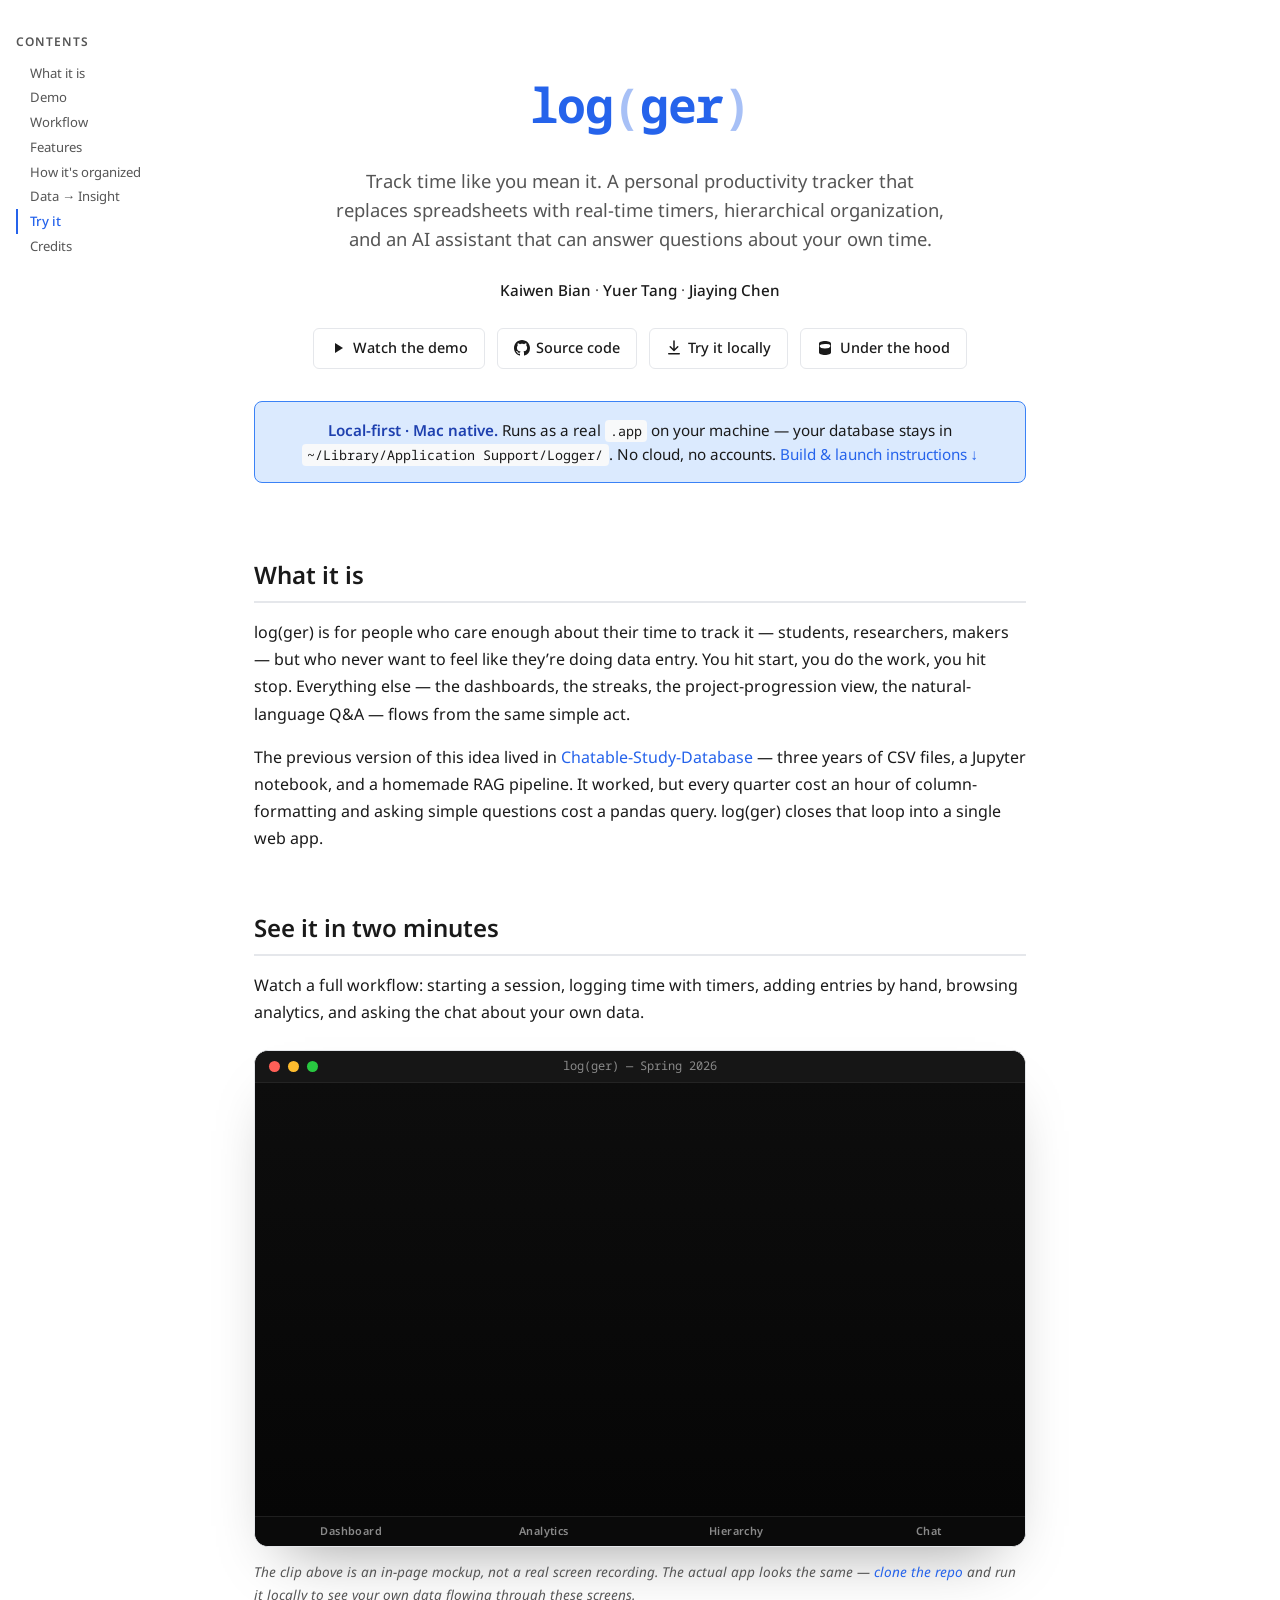
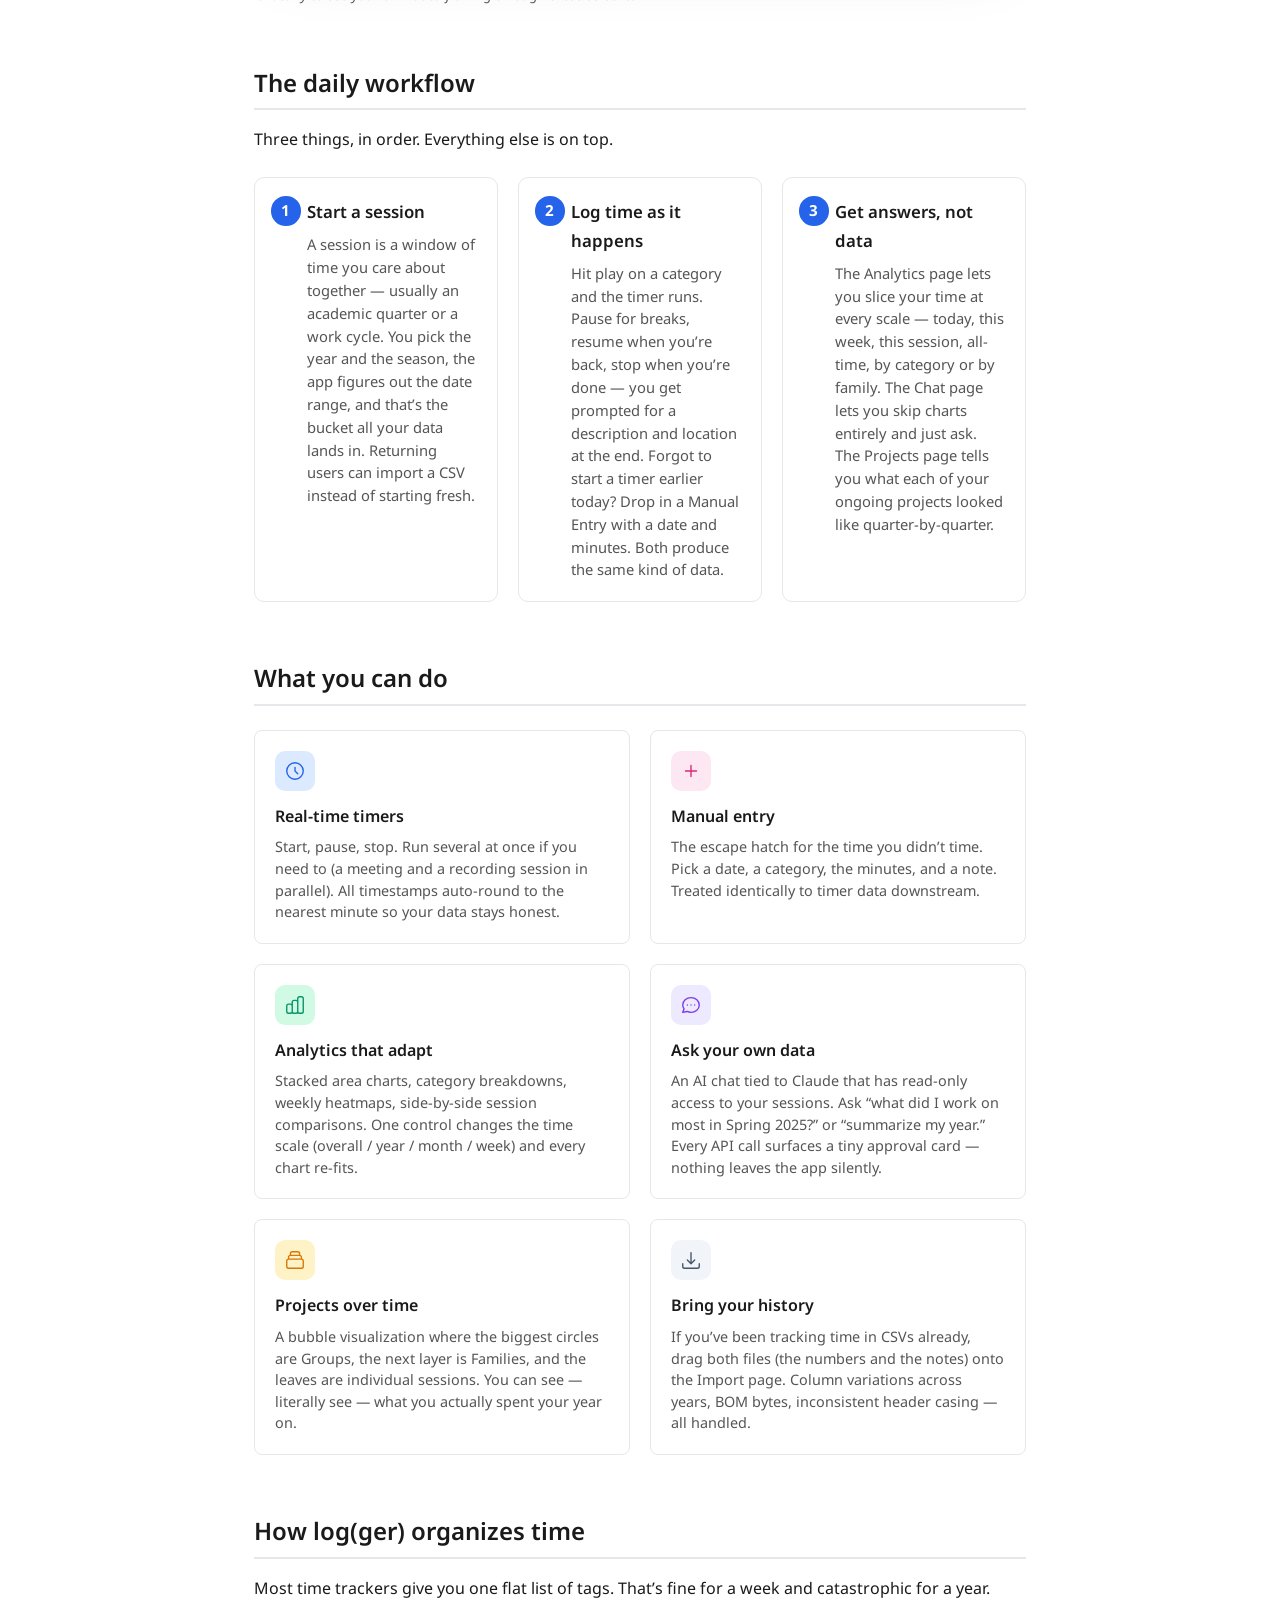
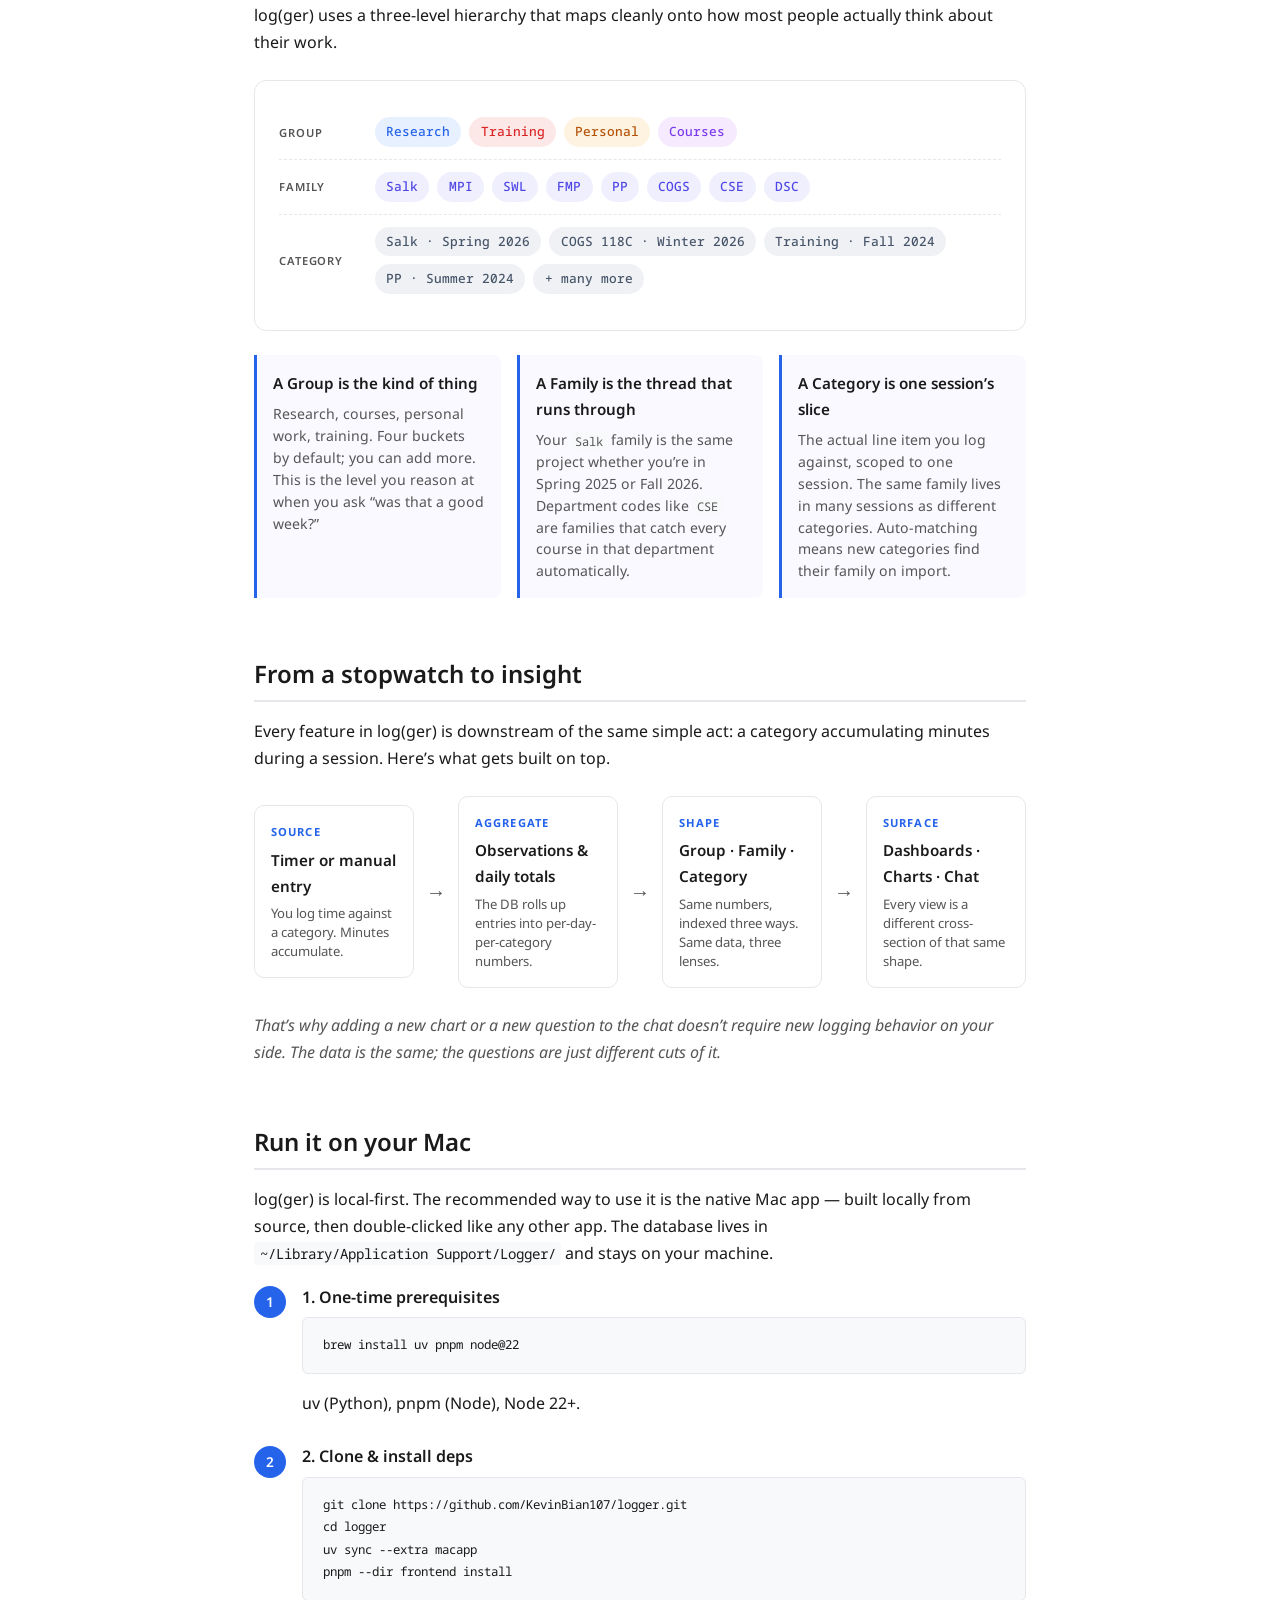
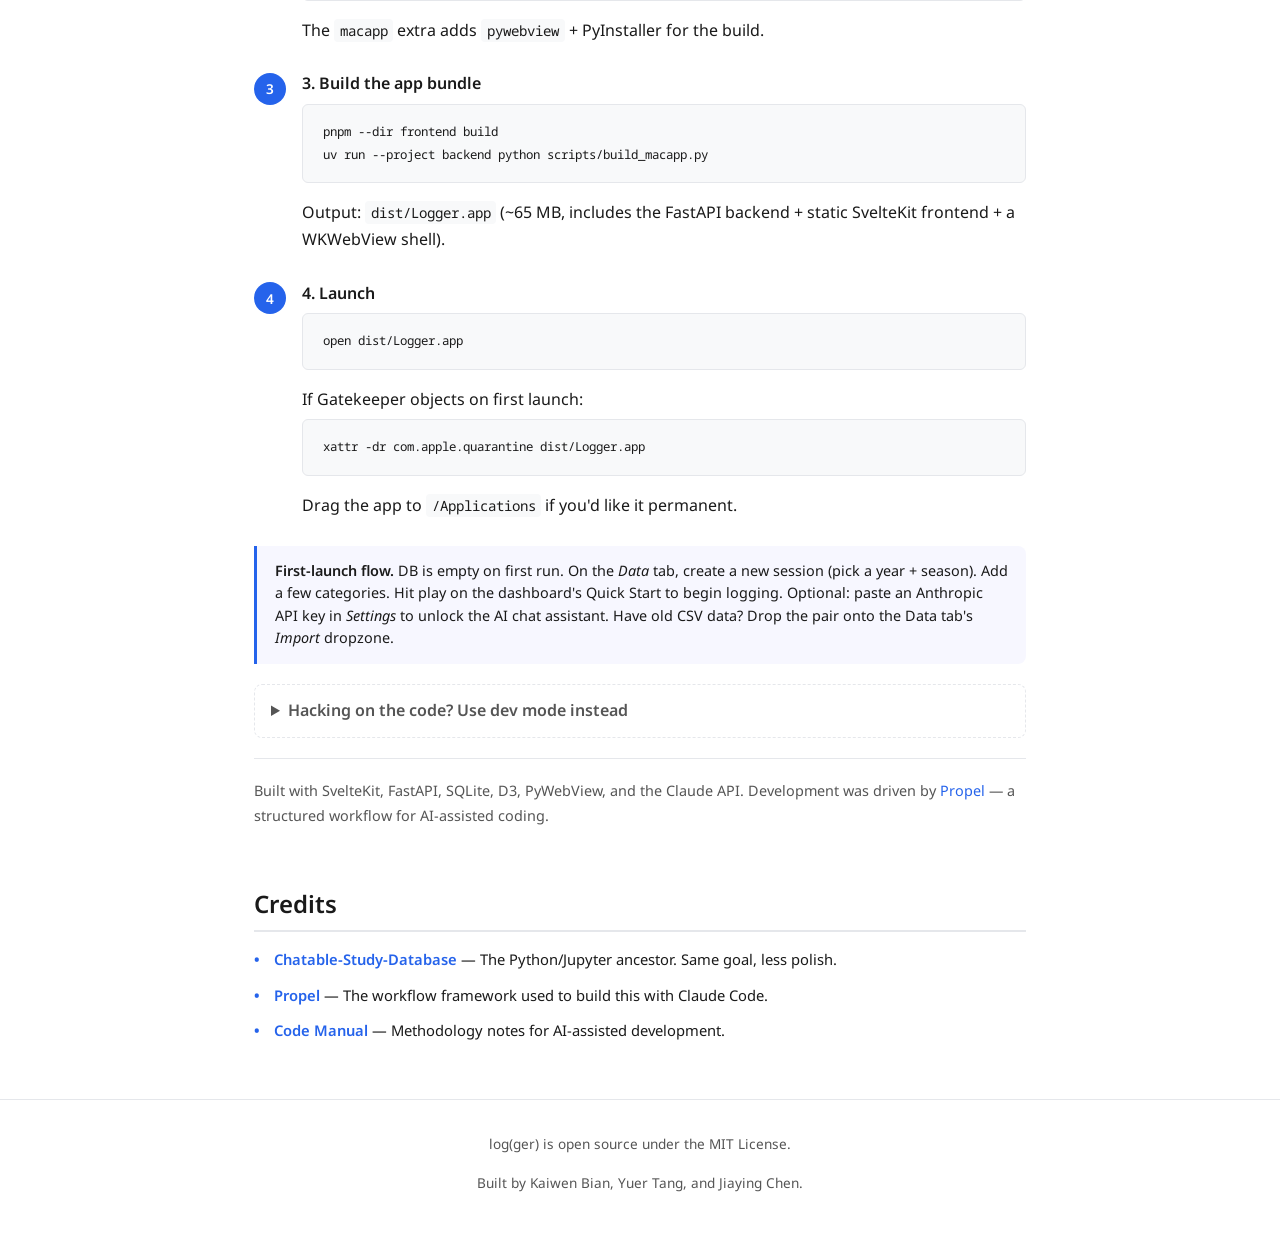
==== index.html @ 97bdd793 "modified website app mode" ====
<!DOCTYPE html>
<html lang="en">
<head>
  <meta charset="UTF-8" />
  <meta name="viewport" content="width=device-width, initial-scale=1.0" />
  <title>log(ger) &mdash; Track time like you mean it.</title>
  <meta name="description" content="A personal productivity tracker that replaces spreadsheets with real-time timers, hierarchical organization, and an AI assistant that can answer questions about your own time." />
  <link rel="preconnect" href="https://fonts.googleapis.com" />
  <link rel="preconnect" href="https://fonts.gstatic.com" crossorigin />
  <link href="https://fonts.googleapis.com/css2?family=Noto+Sans:wght@300;400;500;600;700&family=Noto+Sans+Mono:wght@400;500&display=swap" rel="stylesheet" />
  <link rel="icon" type="image/svg+xml" href="favicon.svg" />
  <link rel="stylesheet" href="style.css" />
</head>
<body>

<!-- Table of Contents (sidebar, large screens) -->
<nav class="toc-wrapper" aria-label="Table of Contents">
  <div class="toc">
    <h4>Contents</h4>
    <a href="#overview" data-toc-link>What it is</a>
    <a href="#demo" data-toc-link>Demo</a>
    <a href="#workflow" data-toc-link>Workflow</a>
    <a href="#features" data-toc-link>Features</a>
    <a href="#hierarchy" data-toc-link>How it's organized</a>
    <a href="#data-to-insight" data-toc-link>Data &rarr; Insight</a>
    <a href="#getting-started" data-toc-link>Try it</a>
    <a href="#acknowledgments" data-toc-link>Credits</a>
  </div>
</nav>

<main class="container">

  <!-- Hero -->
  <header class="hero" id="top">
    <div class="hero-logo-text">
      <span class="logo-text">log<span class="logo-dim">(</span>ger<span class="logo-dim">)</span></span>
    </div>
    <p class="subtitle">
      Track time like you mean it. A personal productivity tracker that replaces spreadsheets with
      real-time timers, hierarchical organization, and an AI assistant that can answer questions
      about your own time.
    </p>
    <p class="author">
      <a href="https://kbian.org" target="_blank" rel="noopener">Kaiwen Bian</a> &middot;
      <a href="https://yuertang.dev/" target="_blank" rel="noopener">Yuer Tang</a> &middot;
      <a href="https://rcwoshimaodev.vercel.app/" target="_blank" rel="noopener">Jiaying Chen</a>
    </p>

    <div class="quick-links">
      <a href="#demo">
        <svg viewBox="0 0 16 16" fill="currentColor"><path d="M5 3v10l8-5-8-5z"/></svg>
        Watch the demo
      </a>
      <a href="https://github.com/KevinBian107/logger" target="_blank" rel="noopener">
        <svg viewBox="0 0 16 16" fill="currentColor"><path d="M8 0C3.58 0 0 3.58 0 8c0 3.54 2.29 6.53 5.47 7.59.4.07.55-.17.55-.38 0-.19-.01-.82-.01-1.49-2.01.37-2.53-.49-2.69-.94-.09-.23-.48-.94-.82-1.13-.28-.15-.68-.52-.01-.53.63-.01 1.08.58 1.23.82.72 1.21 1.87.87 2.33.66.07-.52.28-.87.51-1.07-1.78-.2-3.64-.89-3.64-3.95 0-.87.31-1.59.82-2.15-.08-.2-.36-1.02.08-2.12 0 0 .67-.21 2.2.82.64-.18 1.32-.27 2-.27.68 0 1.36.09 2 .27 1.53-1.04 2.2-.82 2.2-.82.44 1.1.16 1.92.08 2.12.51.56.82 1.27.82 2.15 0 3.07-1.87 3.75-3.65 3.95.29.25.54.73.54 1.48 0 1.07-.01 1.93-.01 2.2 0 .21.15.46.55.38A8.013 8.013 0 0016 8c0-4.42-3.58-8-8-8z"/></svg>
        Source code
      </a>
      <a href="#getting-started">
        <svg viewBox="0 0 16 16" fill="currentColor"><path d="M8.75 1a.75.75 0 00-1.5 0v7.69L4.78 6.22a.75.75 0 10-1.06 1.06l3.75 3.75c.3.3.77.3 1.06 0l3.75-3.75a.75.75 0 00-1.06-1.06L8.75 8.69V1zM2.75 13a.75.75 0 000 1.5h10.5a.75.75 0 000-1.5H2.75z"/></svg>
        Try it locally
      </a>
      <a href="under-the-hood.html">
        <svg viewBox="0 0 16 16" fill="currentColor"><path d="M2 3.5C2 2.12 4.69 1 8 1s6 1.12 6 2.5v9c0 1.38-2.69 2.5-6 2.5s-6-1.12-6-2.5v-9zm6 5c2.97 0 5.4-.79 5.4-2.5S10.97 4 8 4s-5.4.79-5.4 2c0 1.71 2.43 2.5 5.4 2.5z"/></svg>
        Under the hood
      </a>
    </div>

    <div class="dev-banner">
      <strong>Local-first &middot; Mac native.</strong>
      Runs as a real <code>.app</code> on your machine &mdash; your database stays in
      <code>~/Library/Application&nbsp;Support/Logger/</code>. No cloud, no accounts.
      <a href="#getting-started">Build &amp; launch instructions &darr;</a>
    </div>
  </header>

  <!-- What it is -->
  <section id="overview" class="fade-in">
    <h2>What it is</h2>
    <p>
      log(ger) is for people who care enough about their time to track it &mdash; students, researchers,
      makers &mdash; but who never want to feel like they&rsquo;re doing data entry. You hit start,
      you do the work, you hit stop. Everything else &mdash; the dashboards, the streaks, the
      project-progression view, the natural-language Q&amp;A &mdash; flows from the same simple act.
    </p>
    <p>
      The previous version of this idea lived in
      <a href="https://github.com/KevinBian107/Chatable-Study-Database" target="_blank" rel="noopener">Chatable-Study-Database</a> &mdash;
      three years of CSV files, a Jupyter notebook, and a homemade RAG pipeline. It worked, but
      every quarter cost an hour of column-formatting and asking simple questions cost a pandas query.
      log(ger) closes that loop into a single web app.
    </p>
  </section>

  <!-- Demo -->
  <section id="demo" class="fade-in">
    <h2>See it in two minutes</h2>
    <p>
      Watch a full workflow: starting a session, logging time with timers, adding entries by hand,
      browsing analytics, and asking the chat about your own data.
    </p>

    <!--
      Animated HTML demo (not a real screen recording — a CSS-driven mockup that
      loops through the same beats from the workflow shot list). If you record a
      real screen capture later, drop logger-demo.mp4 here and swap this block
      for a <video> tag.
    -->
    <div class="demo-player" aria-label="log(ger) feature demo">
      <!-- Faux browser/window chrome -->
      <div class="demo-chrome">
        <span class="demo-dot demo-dot-red"></span>
        <span class="demo-dot demo-dot-yellow"></span>
        <span class="demo-dot demo-dot-green"></span>
        <span class="demo-chrome-title">log(ger) — Spring 2026</span>
      </div>

      <!-- Stacked scenes; CSS keyframes fade between them -->
      <div class="demo-stage">
        <!-- Scene 1: Dashboard with running timer -->
        <div class="demo-scene demo-scene-1">
          <div class="demo-header">
            <div>
              <div class="demo-greeting">Good afternoon</div>
              <div class="demo-date">Monday · May 25</div>
            </div>
            <div class="demo-session-pill">
              <span class="demo-session-dot"></span>
              Spring 2026 · active
            </div>
          </div>
          <div class="demo-statcards">
            <div class="demo-stat">
              <div class="demo-stat-label">Today's Total</div>
              <div class="demo-stat-value"><span class="demo-counter" data-from="0" data-to="245" data-suffix="m">0m</span></div>
            </div>
            <div class="demo-stat">
              <div class="demo-stat-label">Entries Today</div>
              <div class="demo-stat-value"><span class="demo-counter" data-from="0" data-to="4" data-suffix="">0</span></div>
            </div>
            <div class="demo-stat demo-stat-accent">
              <div class="demo-stat-label">Current Streak</div>
              <div class="demo-stat-value"><span class="demo-counter" data-from="0" data-to="14" data-suffix="d">0d</span></div>
            </div>
            <div class="demo-stat">
              <div class="demo-stat-label">Quick Start</div>
              <div class="demo-quick">
                <span class="demo-quick-cat">Salk Research</span>
                <span class="demo-play-btn">▶</span>
              </div>
            </div>
          </div>
          <div class="demo-timer">
            <span class="demo-timer-dot"></span>
            <span class="demo-timer-label">Salk Research</span>
            <span class="demo-timer-clock">00:14:32</span>
          </div>
        </div>

        <!-- Scene 2: Analytics chart drawing in -->
        <div class="demo-scene demo-scene-2">
          <div class="demo-section-title">Analytics · this quarter</div>
          <svg class="demo-chart" viewBox="0 0 600 220" preserveAspectRatio="none">
            <!-- Stacked area chart, four bands -->
            <path class="demo-area demo-area-4" d="M0 220 L0 130 C100 110 200 90 300 80 C400 70 500 75 600 70 L600 220 Z" />
            <path class="demo-area demo-area-3" d="M0 220 L0 155 C100 145 200 125 300 115 C400 110 500 105 600 100 L600 220 Z" />
            <path class="demo-area demo-area-2" d="M0 220 L0 180 C100 170 200 160 300 150 C400 145 500 140 600 135 L600 220 Z" />
            <path class="demo-area demo-area-1" d="M0 220 L0 200 C100 195 200 190 300 185 C400 180 500 175 600 170 L600 220 Z" />
            <!-- Heatmap squares above (weekly heatmap suggestion) -->
            <g class="demo-heatmap" transform="translate(20, 12)">
              <!-- 4 rows x 13 cols -->
            </g>
          </svg>
          <div class="demo-legend">
            <span class="demo-leg-chip" style="--c:#3B82F6">Salk</span>
            <span class="demo-leg-chip" style="--c:#A855F7">COGS</span>
            <span class="demo-leg-chip" style="--c:#F59E0B">PP</span>
            <span class="demo-leg-chip" style="--c:#EF4444">Training</span>
          </div>
        </div>

        <!-- Scene 3: Group → Family → Category hierarchy with bubble pop-in -->
        <div class="demo-scene demo-scene-3">
          <div class="demo-section-title">Group → Family → Category</div>
          <div class="demo-bubbles">
            <div class="demo-bubble demo-bubble-research">
              <span class="demo-bubble-label">Research</span>
              <div class="demo-bubble-inner demo-bubble-inner-1"><span>Salk</span></div>
              <div class="demo-bubble-inner demo-bubble-inner-2"><span>MPI</span></div>
              <div class="demo-bubble-inner demo-bubble-inner-3"><span>SWL</span></div>
            </div>
            <div class="demo-bubble demo-bubble-courses">
              <span class="demo-bubble-label">Courses</span>
              <div class="demo-bubble-inner demo-bubble-inner-4"><span>COGS</span></div>
              <div class="demo-bubble-inner demo-bubble-inner-5"><span>DSC</span></div>
            </div>
            <div class="demo-bubble demo-bubble-training">
              <span class="demo-bubble-label">Training</span>
              <div class="demo-bubble-inner demo-bubble-inner-6"><span>Training</span></div>
            </div>
          </div>
        </div>

        <!-- Scene 4: Chat — user query streams in, then assistant answer -->
        <div class="demo-scene demo-scene-4">
          <div class="demo-section-title">Ask your own data</div>
          <div class="demo-chat">
            <div class="demo-msg demo-msg-user">
              <div class="demo-msg-bubble">How much research time this quarter?</div>
            </div>
            <div class="demo-msg demo-msg-assistant">
              <div class="demo-msg-bubble">
                <span class="demo-typing">In Spring 2026 you've logged <strong>52h 15m</strong> of research — 41% on Salk lab work and 32% on TopoMIMIC. Peak day: April 22 with 6h 40m.</span>
              </div>
            </div>
          </div>
        </div>
      </div>

      <!-- Progress strip across all scenes -->
      <div class="demo-progress">
        <div class="demo-progress-bar"></div>
        <div class="demo-progress-ticks">
          <span class="demo-tick demo-tick-1">Dashboard</span>
          <span class="demo-tick demo-tick-2">Analytics</span>
          <span class="demo-tick demo-tick-3">Hierarchy</span>
          <span class="demo-tick demo-tick-4">Chat</span>
        </div>
      </div>
    </div>

    <p class="demo-fineprint">
      The clip above is an in-page mockup, not a real screen recording. The actual app
      looks the same — <a href="https://github.com/KevinBian107/logger" target="_blank" rel="noopener">clone the repo</a> and run it locally to see your own data flowing through these screens.
    </p>
  </section>

  <!-- Workflow -->
  <section id="workflow" class="fade-in">
    <h2>The daily workflow</h2>
    <p>Three things, in order. Everything else is on top.</p>

    <div class="workflow-grid">
      <div class="workflow-step">
        <div class="workflow-num">1</div>
        <h3>Start a session</h3>
        <p>
          A session is a window of time you care about together &mdash; usually an academic quarter
          or a work cycle. You pick the year and the season, the app figures out the date range,
          and that&rsquo;s the bucket all your data lands in. Returning users can import a CSV
          instead of starting fresh.
        </p>
      </div>
      <div class="workflow-step">
        <div class="workflow-num">2</div>
        <h3>Log time as it happens</h3>
        <p>
          Hit play on a category and the timer runs. Pause for breaks, resume when you&rsquo;re back,
          stop when you&rsquo;re done &mdash; you get prompted for a description and location at
          the end. Forgot to start a timer earlier today? Drop in a Manual Entry with a date and
          minutes. Both produce the same kind of data.
        </p>
      </div>
      <div class="workflow-step">
        <div class="workflow-num">3</div>
        <h3>Get answers, not data</h3>
        <p>
          The Analytics page lets you slice your time at every scale &mdash; today, this week,
          this session, all-time, by category or by family. The Chat page lets you skip charts
          entirely and just ask. The Projects page tells you what each of your ongoing projects
          looked like quarter-by-quarter.
        </p>
      </div>
    </div>
  </section>

  <!-- Features -->
  <section id="features" class="fade-in">
    <h2>What you can do</h2>

    <div class="features-grid">
      <div class="feature-card">
        <div class="feature-icon feature-icon-timer">
          <svg fill="none" stroke="currentColor" viewBox="0 0 24 24" stroke-width="1.5"><path stroke-linecap="round" stroke-linejoin="round" d="M12 8v4l3 3m6-3a9 9 0 11-18 0 9 9 0 0118 0z"/></svg>
        </div>
        <h3>Real-time timers</h3>
        <p>Start, pause, stop. Run several at once if you need to (a meeting and a recording session in parallel). All timestamps auto-round to the nearest minute so your data stays honest.</p>
      </div>
      <div class="feature-card">
        <div class="feature-icon feature-icon-data">
          <svg fill="none" stroke="currentColor" viewBox="0 0 24 24" stroke-width="1.5"><path stroke-linecap="round" stroke-linejoin="round" d="M12 6v6m0 0v6m0-6h6m-6 0H6"/></svg>
        </div>
        <h3>Manual entry</h3>
        <p>The escape hatch for the time you didn&rsquo;t time. Pick a date, a category, the minutes, and a note. Treated identically to timer data downstream.</p>
      </div>
      <div class="feature-card">
        <div class="feature-icon feature-icon-analytics">
          <svg fill="none" stroke="currentColor" viewBox="0 0 24 24" stroke-width="1.5"><path stroke-linecap="round" stroke-linejoin="round" d="M9 19v-6a2 2 0 00-2-2H5a2 2 0 00-2 2v6a2 2 0 002 2h2a2 2 0 002-2zm0 0V9a2 2 0 012-2h2a2 2 0 012 2v10m-6 0a2 2 0 002 2h2a2 2 0 002-2m0 0V5a2 2 0 012-2h2a2 2 0 012 2v14a2 2 0 01-2 2h-2a2 2 0 01-2-2z"/></svg>
        </div>
        <h3>Analytics that adapt</h3>
        <p>Stacked area charts, category breakdowns, weekly heatmaps, side-by-side session comparisons. One control changes the time scale (overall / year / month / week) and every chart re-fits.</p>
      </div>
      <div class="feature-card">
        <div class="feature-icon feature-icon-chat">
          <svg fill="none" stroke="currentColor" viewBox="0 0 24 24" stroke-width="1.5"><path stroke-linecap="round" stroke-linejoin="round" d="M8 12h.01M12 12h.01M16 12h.01M21 12c0 4.418-4.03 8-9 8a9.863 9.863 0 01-4.255-.949L3 20l1.395-3.72C3.512 15.042 3 13.574 3 12c0-4.418 4.03-8 9-8s9 3.582 9 8z"/></svg>
        </div>
        <h3>Ask your own data</h3>
        <p>An AI chat tied to Claude that has read-only access to your sessions. Ask &ldquo;what did I work on most in Spring 2025?&rdquo; or &ldquo;summarize my year.&rdquo; Every API call surfaces a tiny approval card &mdash; nothing leaves the app silently.</p>
      </div>
      <div class="feature-card">
        <div class="feature-icon feature-icon-projects">
          <svg fill="none" stroke="currentColor" viewBox="0 0 24 24" stroke-width="1.5"><path stroke-linecap="round" stroke-linejoin="round" d="M19 11H5m14 0a2 2 0 012 2v6a2 2 0 01-2 2H5a2 2 0 01-2-2v-6a2 2 0 012-2m14 0V9a2 2 0 00-2-2M5 11V9a2 2 0 012-2m0 0V5a2 2 0 012-2h6a2 2 0 012 2v2M7 7h10"/></svg>
        </div>
        <h3>Projects over time</h3>
        <p>A bubble visualization where the biggest circles are Groups, the next layer is Families, and the leaves are individual sessions. You can see &mdash; literally see &mdash; what you actually spent your year on.</p>
      </div>
      <div class="feature-card">
        <div class="feature-icon feature-icon-theme">
          <svg fill="none" stroke="currentColor" viewBox="0 0 24 24" stroke-width="1.5"><path stroke-linecap="round" stroke-linejoin="round" d="M3 16v3a2 2 0 002 2h14a2 2 0 002-2v-3M16 12l-4 4-4-4M12 16V4"/></svg>
        </div>
        <h3>Bring your history</h3>
        <p>If you&rsquo;ve been tracking time in CSVs already, drag both files (the numbers and the notes) onto the Import page. Column variations across years, BOM bytes, inconsistent header casing &mdash; all handled.</p>
      </div>
    </div>
  </section>

  <!-- Hierarchy -->
  <section id="hierarchy" class="fade-in">
    <h2>How log(ger) organizes time</h2>
    <p>
      Most time trackers give you one flat list of tags. That&rsquo;s fine for a week and
      catastrophic for a year. log(ger) uses a three-level hierarchy that maps cleanly onto how
      most people actually think about their work.
    </p>

    <div class="hierarchy-diagram">
      <div class="hierarchy-row hierarchy-group">
        <span class="hierarchy-label">Group</span>
        <div class="hierarchy-chips">
          <span class="chip chip-research">Research</span>
          <span class="chip chip-training">Training</span>
          <span class="chip chip-personal">Personal</span>
          <span class="chip chip-courses">Courses</span>
        </div>
      </div>
      <div class="hierarchy-row hierarchy-family">
        <span class="hierarchy-label">Family</span>
        <div class="hierarchy-chips">
          <span class="chip chip-fam">Salk</span>
          <span class="chip chip-fam">MPI</span>
          <span class="chip chip-fam">SWL</span>
          <span class="chip chip-fam">FMP</span>
          <span class="chip chip-fam">PP</span>
          <span class="chip chip-fam">COGS</span>
          <span class="chip chip-fam">CSE</span>
          <span class="chip chip-fam">DSC</span>
        </div>
      </div>
      <div class="hierarchy-row hierarchy-category">
        <span class="hierarchy-label">Category</span>
        <div class="hierarchy-chips">
          <span class="chip chip-cat">Salk &middot; Spring 2026</span>
          <span class="chip chip-cat">COGS 118C &middot; Winter 2026</span>
          <span class="chip chip-cat">Training &middot; Fall 2024</span>
          <span class="chip chip-cat">PP &middot; Summer 2024</span>
          <span class="chip chip-cat">+ many more</span>
        </div>
      </div>
    </div>

    <div class="hierarchy-explainer">
      <div class="explainer-card">
        <h4>A Group is the kind of thing</h4>
        <p>Research, courses, personal work, training. Four buckets by default; you can add more. This is the level you reason at when you ask &ldquo;was that a good week?&rdquo;</p>
      </div>
      <div class="explainer-card">
        <h4>A Family is the thread that runs through</h4>
        <p>Your <code>Salk</code> family is the same project whether you&rsquo;re in Spring 2025 or Fall 2026. Department codes like <code>CSE</code> are families that catch every course in that department automatically.</p>
      </div>
      <div class="explainer-card">
        <h4>A Category is one session&rsquo;s slice</h4>
        <p>The actual line item you log against, scoped to one session. The same family lives in many sessions as different categories. Auto-matching means new categories find their family on import.</p>
      </div>
    </div>
  </section>

  <!-- Data → Insight -->
  <section id="data-to-insight" class="fade-in">
    <h2>From a stopwatch to insight</h2>
    <p>
      Every feature in log(ger) is downstream of the same simple act: a category accumulating
      minutes during a session. Here&rsquo;s what gets built on top.
    </p>

    <div class="flow-diagram">
      <div class="flow-step">
        <div class="flow-step-tag">SOURCE</div>
        <h4>Timer or manual entry</h4>
        <p>You log time against a category. Minutes accumulate.</p>
      </div>
      <div class="flow-arrow">&rarr;</div>
      <div class="flow-step">
        <div class="flow-step-tag">AGGREGATE</div>
        <h4>Observations &amp; daily totals</h4>
        <p>The DB rolls up entries into per-day-per-category numbers.</p>
      </div>
      <div class="flow-arrow">&rarr;</div>
      <div class="flow-step">
        <div class="flow-step-tag">SHAPE</div>
        <h4>Group &middot; Family &middot; Category</h4>
        <p>Same numbers, indexed three ways. Same data, three lenses.</p>
      </div>
      <div class="flow-arrow">&rarr;</div>
      <div class="flow-step">
        <div class="flow-step-tag">SURFACE</div>
        <h4>Dashboards &middot; Charts &middot; Chat</h4>
        <p>Every view is a different cross-section of that same shape.</p>
      </div>
    </div>

    <p class="flow-postscript">
      That&rsquo;s why adding a new chart or a new question to the chat doesn&rsquo;t require new
      logging behavior on your side. The data is the same; the questions are just different
      cuts of it.
    </p>
  </section>


  <!-- Getting Started -->
  <section id="getting-started" class="fade-in">
    <h2>Run it on your Mac</h2>
    <p>
      log(ger) is local-first. The recommended way to use it is the native Mac app
      &mdash; built locally from source, then double-clicked like any other app. The
      database lives in <code>~/Library/Application&nbsp;Support/Logger/</code> and
      stays on your machine.
    </p>

    <div class="install-steps">
      <div class="install-step">
        <div>
          <p><strong>1. One-time prerequisites</strong></p>
          <pre><code>brew install uv pnpm node@22</code></pre>
          <p>uv (Python), pnpm (Node), Node 22+.</p>
        </div>
      </div>
      <div class="install-step">
        <div>
          <p><strong>2. Clone &amp; install deps</strong></p>
          <pre><code>git clone https://github.com/KevinBian107/logger.git
cd logger
uv sync --extra macapp
pnpm --dir frontend install</code></pre>
          <p>The <code>macapp</code> extra adds <code>pywebview</code> + PyInstaller for the build.</p>
        </div>
      </div>
      <div class="install-step">
        <div>
          <p><strong>3. Build the app bundle</strong></p>
          <pre><code>pnpm --dir frontend build
uv run --project backend python scripts/build_macapp.py</code></pre>
          <p>Output: <code>dist/Logger.app</code> (~65 MB, includes the FastAPI backend + static SvelteKit frontend + a WKWebView shell).</p>
        </div>
      </div>
      <div class="install-step">
        <div>
          <p><strong>4. Launch</strong></p>
          <pre><code>open dist/Logger.app</code></pre>
          <p>If Gatekeeper objects on first launch:</p>
          <pre><code>xattr -dr com.apple.quarantine dist/Logger.app</code></pre>
          <p>Drag the app to <code>/Applications</code> if you'd like it permanent.</p>
        </div>
      </div>
    </div>

    <p class="getting-started-aside">
      <strong>First-launch flow.</strong>
      DB is empty on first run. On the <em>Data</em> tab, create a new session
      (pick a year + season). Add a few categories. Hit play on the dashboard's
      Quick Start to begin logging. Optional: paste an Anthropic API key in
      <em>Settings</em> to unlock the AI chat assistant. Have old CSV data?
      Drop the pair onto the Data tab's <em>Import</em> dropzone.
    </p>

    <details class="dev-path">
      <summary>Hacking on the code? Use dev mode instead</summary>
      <p>
        Two terminals with hot-reload. Backend on <code>:8000</code>, frontend on <code>:5173</code>.
        The dev path uses its own DB at <code>./logger.db</code> in the repo (separate from the packaged app's data).
      </p>
      <pre><code># Terminal 1
cd backend && uv run uvicorn logger.main:app --reload --port 8000

# Terminal 2
cd frontend && pnpm dev

# Browse:
open http://localhost:5173</code></pre>
    </details>

    <p class="built-with-note">
      Built with SvelteKit, FastAPI, SQLite, D3, PyWebView, and the Claude API.
      Development was driven by
      <a href="https://kevinbian107.github.io/propel-website/" target="_blank" rel="noopener">Propel</a> &mdash;
      a structured workflow for AI-assisted coding.
    </p>
  </section>

  <!-- Acknowledgments -->
  <section id="acknowledgments" class="fade-in">
    <h2>Credits</h2>
    <ul class="ack-list">
      <li><a href="https://github.com/KevinBian107/Chatable-Study-Database" target="_blank" rel="noopener"><strong>Chatable-Study-Database</strong></a> &mdash; The Python/Jupyter ancestor. Same goal, less polish.</li>
      <li><a href="https://kevinbian107.github.io/propel-website/" target="_blank" rel="noopener"><strong>Propel</strong></a> &mdash; The workflow framework used to build this with Claude Code.</li>
      <li><a href="https://github.com/KevinBian107/code-manual" target="_blank" rel="noopener"><strong>Code Manual</strong></a> &mdash; Methodology notes for AI-assisted development.</li>
    </ul>
  </section>

</main>

<footer>
  <div class="container">
    <p>log(ger) is open source under the <a href="https://github.com/KevinBian107/logger/blob/main/LICENSE" target="_blank" rel="noopener">MIT License</a>.</p>
    <p>Built by <a href="https://kbian.org" target="_blank" rel="noopener">Kaiwen Bian</a>, <a href="https://yuertang.dev/" target="_blank" rel="noopener">Yuer Tang</a>, and <a href="https://rcwoshimaodev.vercel.app/" target="_blank" rel="noopener">Jiaying Chen</a>.</p>
  </div>
</footer>

<script src="main.js"></script>
</body>
</html>
---- style.css ----
/* ── Reset & Base ── */
*,
*::before,
*::after {
  margin: 0;
  padding: 0;
  box-sizing: border-box;
}

:root {
  --font-sans: "Noto Sans", Arial, Helvetica, sans-serif;
  --font-mono: "Noto Sans Mono", "Courier New", monospace;
  --color-bg: #ffffff;
  --color-text: #1a1a1a;
  --color-muted: #555;
  --color-accent: #2563eb;
  --color-accent-light: #dbeafe;
  --color-border: #e5e7eb;
  --color-code-bg: #f8f9fa;
  --color-banner-bg: #dbeafe;
  --color-banner-border: #3b82f6;
  --max-width: 820px;
  --section-gap: 3.5rem;
}

html {
  scroll-behavior: smooth;
  font-size: 16px;
}

body {
  font-family: var(--font-sans);
  color: var(--color-text);
  background: var(--color-bg);
  line-height: 1.7;
  -webkit-font-smoothing: antialiased;
}

/* ── Layout ── */
.container {
  max-width: var(--max-width);
  margin: 0 auto;
  padding: 0 1.5rem;
}

section {
  margin-bottom: var(--section-gap);
}

/* ── Typography ── */
h1 {
  font-size: 2.4rem;
  font-weight: 700;
  line-height: 1.2;
  letter-spacing: -0.02em;
  margin-bottom: 0.5rem;
}

h2 {
  font-size: 1.5rem;
  font-weight: 600;
  margin-bottom: 1rem;
  padding-bottom: 0.3rem;
  border-bottom: 2px solid var(--color-border);
}

h3 {
  font-size: 1.15rem;
  font-weight: 600;
  margin-bottom: 0.5rem;
}

h4 {
  font-size: 1rem;
  font-weight: 600;
  margin-bottom: 0.3rem;
}

p {
  margin-bottom: 1rem;
}

a {
  color: var(--color-accent);
  text-decoration: none;
}

a:hover {
  text-decoration: underline;
}

strong {
  font-weight: 600;
}

code {
  font-family: var(--font-mono);
  font-size: 0.88em;
  background: var(--color-code-bg);
  padding: 0.15em 0.4em;
  border-radius: 4px;
}

pre {
  background: var(--color-code-bg);
  border: 1px solid var(--color-border);
  border-radius: 6px;
  padding: 1rem 1.25rem;
  overflow-x: auto;
  margin-bottom: 1rem;
  font-size: 0.88rem;
  line-height: 1.6;
}

pre code {
  background: none;
  padding: 0;
}

blockquote {
  border-left: 3px solid var(--color-accent);
  padding: 0.5rem 1rem;
  margin: 1rem 0;
  color: var(--color-muted);
  background: var(--color-code-bg);
  border-radius: 0 6px 6px 0;
}

/* ── Hero ── */
.hero {
  text-align: center;
  padding: 4rem 0 2rem;
}

.hero-logo-text {
  margin-bottom: 1.25rem;
}

.logo-text {
  font-family: "SF Mono", "Fira Code", "Consolas", var(--font-mono);
  font-size: 3rem;
  font-weight: 700;
  color: var(--color-accent);
  letter-spacing: -0.03em;
}

.logo-dim {
  opacity: 0.4;
}

.hero .subtitle {
  font-size: 1.15rem;
  color: var(--color-muted);
  max-width: 620px;
  margin: 0.5rem auto 1.5rem;
  line-height: 1.6;
}

.hero .author {
  font-size: 0.95rem;
  color: var(--color-muted);
  margin-bottom: 1.5rem;
}

.hero .author a {
  color: var(--color-text);
  font-weight: 500;
}

/* ── Quick Links ── */
.quick-links {
  display: flex;
  gap: 0.75rem;
  justify-content: center;
  flex-wrap: wrap;
  margin-bottom: 2rem;
}

.quick-links a {
  display: inline-flex;
  align-items: center;
  gap: 0.4rem;
  padding: 0.45rem 1rem;
  border: 1px solid var(--color-border);
  border-radius: 6px;
  font-size: 0.9rem;
  font-weight: 500;
  color: var(--color-text);
  transition: border-color 0.2s, background 0.2s;
}

.quick-links a:hover {
  border-color: var(--color-accent);
  background: var(--color-accent-light);
  text-decoration: none;
}

.quick-links a svg {
  width: 16px;
  height: 16px;
}

/* ── Propel Banner ── */
.propel-banner {
  background: linear-gradient(135deg, #ede9fe 0%, #dbeafe 100%);
  border: 1px solid #a78bfa;
  border-radius: 8px;
  padding: 1rem 1.25rem;
  margin-bottom: 1rem;
  text-align: center;
  font-size: 0.95rem;
  line-height: 1.6;
  color: var(--color-muted);
}

.propel-banner a {
  color: #6d28d9;
  font-weight: 500;
  text-decoration: none;
  display: inline-flex;
  align-items: center;
  gap: 0.35rem;
}

.propel-banner a:hover {
  text-decoration: underline;
}

.propel-banner-icon {
  width: 16px;
  height: 16px;
  color: #7c3aed;
}

.propel-banner a strong {
  color: #6d28d9;
}

/* ── Propel Quick Link (highlighted) ── */
.quick-links a.propel-link {
  border-color: #a78bfa;
  background: #ede9fe;
  color: #6d28d9;
}

.quick-links a.propel-link:hover {
  border-color: #7c3aed;
  background: #ddd6fe;
}

/* ── Development Banner ── */
.dev-banner {
  background: var(--color-banner-bg);
  border: 1px solid var(--color-banner-border);
  border-radius: 8px;
  padding: 1rem 1.25rem;
  margin-bottom: 2.5rem;
  text-align: center;
  font-size: 0.95rem;
  line-height: 1.6;
}

.dev-banner strong {
  color: #1e40af;
}

/* ── Table of Contents ── */
.toc {
  position: sticky;
  top: 1.5rem;
  max-height: calc(100vh - 3rem);
  overflow-y: auto;
}

.toc-wrapper {
  display: none;
}

@media (min-width: 1200px) {
  .toc-wrapper {
    display: block;
    position: fixed;
    left: max(1rem, calc((100vw - var(--max-width)) / 2 - 220px));
    top: 2rem;
    width: 190px;
    z-index: 10;
  }

  .toc h4 {
    font-size: 0.75rem;
    text-transform: uppercase;
    letter-spacing: 0.08em;
    color: var(--color-muted);
    margin-bottom: 0.5rem;
  }

  .toc a {
    display: block;
    font-size: 0.82rem;
    color: var(--color-muted);
    padding: 0.2rem 0;
    border-left: 2px solid transparent;
    padding-left: 0.75rem;
    transition: color 0.2s, border-color 0.2s;
    line-height: 1.4;
  }

  .toc a:hover {
    color: var(--color-text);
    text-decoration: none;
  }

  .toc a.active {
    color: var(--color-accent);
    border-left-color: var(--color-accent);
    font-weight: 500;
  }
}

/* ── Feature Cards ── */
.features-grid {
  display: grid;
  grid-template-columns: 1fr 1fr;
  gap: 1.25rem;
  margin: 1.5rem 0;
}

.feature-card {
  border: 1px solid var(--color-border);
  border-radius: 8px;
  padding: 1.25rem;
  transition: border-color 0.2s, box-shadow 0.2s;
}

.feature-card:hover {
  border-color: var(--color-accent);
  box-shadow: 0 2px 12px rgba(37, 99, 235, 0.08);
}

.feature-icon {
  width: 40px;
  height: 40px;
  border-radius: 10px;
  display: flex;
  align-items: center;
  justify-content: center;
  margin-bottom: 0.75rem;
}

.feature-icon svg {
  width: 22px;
  height: 22px;
}

.feature-icon-timer {
  background: #dbeafe;
  color: #2563eb;
}

.feature-icon-analytics {
  background: #d1fae5;
  color: #059669;
}

.feature-icon-chat {
  background: #ede9fe;
  color: #7c3aed;
}

.feature-icon-projects {
  background: #fef3c7;
  color: #d97706;
}

.feature-icon-data {
  background: #fce7f3;
  color: #db2777;
}

.feature-icon-theme {
  background: #f1f5f9;
  color: #475569;
}

.feature-card h3 {
  font-size: 1rem;
  margin-bottom: 0.4rem;
}

.feature-card p {
  font-size: 0.9rem;
  color: var(--color-muted);
  margin-bottom: 0;
  line-height: 1.5;
}

/* ── Architecture Diagram ── */
.arch-diagram {
  margin: 2rem 0;
  display: flex;
  flex-direction: column;
  align-items: center;
  gap: 0;
}

.arch-layer {
  width: 100%;
  border: 1px solid var(--color-border);
  border-radius: 8px;
  padding: 1rem 1.25rem;
  text-align: center;
}

.arch-label {
  font-size: 0.85rem;
  font-weight: 600;
  margin-bottom: 0.5rem;
}

.arch-items {
  display: flex;
  flex-wrap: wrap;
  gap: 0.5rem;
  justify-content: center;
}

.arch-items span {
  font-size: 0.82rem;
  background: var(--color-code-bg);
  border: 1px solid var(--color-border);
  border-radius: 4px;
  padding: 0.2rem 0.6rem;
}

.arch-frontend {
  border-top: 3px solid #2563eb;
}

.arch-backend {
  border-top: 3px solid #059669;
}

.arch-storage {
  border-top: 3px solid #d97706;
}

.arch-arrow {
  font-family: var(--font-mono);
  font-size: 0.8rem;
  color: var(--color-muted);
  padding: 0.4rem 0;
  position: relative;
}

.arch-arrow::before {
  content: "\2193";
  margin-right: 0.4rem;
}

.arch-arrow::after {
  content: "\2193";
  margin-left: 0.4rem;
}

/* ── Data Model Grid ── */
.data-model-grid {
  display: grid;
  grid-template-columns: 1fr 1fr 1fr;
  gap: 1rem;
  margin: 1.5rem 0;
}

.model-card {
  border: 1px solid var(--color-border);
  border-radius: 8px;
  padding: 1rem;
}

.model-card h3 {
  font-size: 0.95rem;
  margin-bottom: 0.3rem;
}

.model-card p {
  font-size: 0.85rem;
  color: var(--color-muted);
  margin-bottom: 0;
  line-height: 1.5;
}

/* ── AI Integration ── */
.ai-grid {
  display: grid;
  grid-template-columns: 1fr 1fr;
  gap: 1.25rem;
  margin: 1.5rem 0;
}

.ai-card {
  border: 1px solid var(--color-border);
  border-radius: 8px;
  padding: 1.25rem;
}

.ai-card h3 {
  font-size: 1rem;
  margin-bottom: 0.4rem;
}

.ai-card p {
  font-size: 0.9rem;
  color: var(--color-muted);
  line-height: 1.5;
}

.ai-examples {
  display: flex;
  flex-wrap: wrap;
  gap: 0.5rem;
  margin-top: 0.75rem;
}

.ai-examples code {
  font-size: 0.8rem;
  border: 1px solid var(--color-border);
  padding: 0.25rem 0.5rem;
}

.approval-note {
  background: #f0fdf4;
  border: 1px solid #86efac;
  border-radius: 8px;
  padding: 1rem 1.25rem;
  font-size: 0.9rem;
  line-height: 1.6;
}

.approval-note strong {
  color: #166534;
}

/* ── Tech Choices ── */
.choices-grid {
  display: grid;
  grid-template-columns: 1fr 1fr;
  gap: 1rem;
  margin: 1rem 0;
}

.choice-card {
  border: 1px solid var(--color-border);
  border-radius: 6px;
  padding: 0.75rem 1rem;
}

.choice-card h4 {
  font-size: 0.9rem;
  margin-bottom: 0.2rem;
}

.choice-card p {
  font-size: 0.85rem;
  color: var(--color-muted);
  margin-bottom: 0;
  line-height: 1.5;
}

/* ── Tables ── */
table {
  width: 100%;
  border-collapse: collapse;
  margin: 1rem 0 1.5rem;
  font-size: 0.9rem;
}

th,
td {
  text-align: left;
  padding: 0.6rem 0.75rem;
  border-bottom: 1px solid var(--color-border);
}

th {
  font-weight: 600;
  background: var(--color-code-bg);
  font-size: 0.85rem;
}

tr:last-child td {
  border-bottom: none;
}

/* ── Install Steps ── */
.install-steps {
  counter-reset: step;
}

.install-step {
  display: flex;
  gap: 1rem;
  margin-bottom: 1.25rem;
  align-items: flex-start;
}

.install-step::before {
  counter-increment: step;
  content: counter(step);
  display: flex;
  align-items: center;
  justify-content: center;
  min-width: 2rem;
  height: 2rem;
  background: var(--color-accent);
  color: #fff;
  border-radius: 50%;
  font-weight: 600;
  font-size: 0.85rem;
  margin-top: 0.15rem;
}

.install-step div {
  flex: 1;
}

.install-step p {
  margin-bottom: 0.4rem;
}

/* ── Acknowledgments List ── */
.ack-list {
  list-style: none;
  padding: 0;
}

.ack-list li {
  margin-bottom: 0.75rem;
  padding-left: 1.25rem;
  position: relative;
  font-size: 0.92rem;
  line-height: 1.6;
}

.ack-list li::before {
  content: "\2022";
  position: absolute;
  left: 0;
  color: var(--color-accent);
  font-weight: bold;
}

/* ── Footer ── */
footer {
  border-top: 1px solid var(--color-border);
  padding: 2rem 0;
  margin-top: 3rem;
  text-align: center;
  color: var(--color-muted);
  font-size: 0.85rem;
}

footer a {
  color: var(--color-muted);
}

footer a:hover {
  color: var(--color-accent);
}

/* ── Responsive ── */
@media (max-width: 768px) {
  h1 {
    font-size: 1.8rem;
  }

  .logo-text {
    font-size: 2.2rem;
  }

  .features-grid {
    grid-template-columns: 1fr;
  }

  .data-model-grid {
    grid-template-columns: 1fr;
  }

  .ai-grid {
    grid-template-columns: 1fr;
  }

  .choices-grid {
    grid-template-columns: 1fr;
  }

  .hero {
    padding: 2.5rem 0 1.5rem;
  }
}

/* ── Scroll Animations ── */
.fade-in {
  opacity: 0;
  transform: translateY(20px);
  transition: opacity 0.6s ease, transform 0.6s ease;
}

.fade-in.visible {
  opacity: 1;
  transform: translateY(0);
}

/* ── New sections (workflow / hierarchy / flow / video) ── */

/* Video placeholder */
.video-placeholder {
  margin: 1.5rem 0 0.5rem;
  aspect-ratio: 16 / 9;
  border-radius: 12px;
  background: linear-gradient(135deg, rgba(99, 102, 241, 0.08), rgba(99, 102, 241, 0.02));
  border: 1px dashed var(--color-border);
  display: flex;
  align-items: center;
  justify-content: center;
  position: relative;
  overflow: hidden;
}

.video-placeholder::before {
  content: "";
  position: absolute;
  inset: 0;
  background-image:
    radial-gradient(circle at 30% 30%, rgba(99, 102, 241, 0.06), transparent 60%),
    radial-gradient(circle at 70% 70%, rgba(168, 85, 247, 0.05), transparent 60%);
  pointer-events: none;
}

.video-placeholder-inner {
  position: relative;
  text-align: center;
  padding: 1.5rem;
}

.video-placeholder-icon {
  width: 64px;
  height: 64px;
  margin: 0 auto 0.75rem;
  color: var(--color-accent);
  opacity: 0.6;
}

.video-placeholder p {
  margin: 0;
  color: var(--color-text);
}

.video-placeholder-hint {
  margin-top: 0.35rem !important;
  font-size: 0.9rem;
  color: var(--color-muted);
}

.video-frame {
  width: 100%;
  border-radius: 12px;
  border: 1px solid var(--color-border);
  margin-top: 1.5rem;
}

/* Workflow */
.workflow-grid {
  display: grid;
  grid-template-columns: repeat(3, 1fr);
  gap: 1.25rem;
  margin-top: 1.5rem;
}

.workflow-step {
  position: relative;
  padding: 1.25rem 1.25rem 1.25rem 3.25rem;
  border: 1px solid var(--color-border);
  border-radius: 10px;
  background: var(--color-card, var(--color-bg));
}

.workflow-num {
  position: absolute;
  top: 1.1rem;
  left: 1rem;
  width: 1.85rem;
  height: 1.85rem;
  border-radius: 50%;
  display: inline-flex;
  align-items: center;
  justify-content: center;
  background: var(--color-accent);
  color: #fff;
  font-weight: 700;
  font-size: 0.95rem;
}

.workflow-step h3 {
  margin: 0 0 0.4rem;
  font-size: 1.05rem;
  color: var(--color-text);
}

.workflow-step p {
  margin: 0;
  font-size: 0.92rem;
  color: var(--color-muted);
  line-height: 1.55;
}

/* Hierarchy diagram */
.hierarchy-diagram {
  margin: 1.5rem 0;
  padding: 1.5rem;
  border: 1px solid var(--color-border);
  border-radius: 12px;
  background: var(--color-card, var(--color-bg));
}

.hierarchy-row {
  display: flex;
  align-items: center;
  gap: 1rem;
  padding: 0.75rem 0;
  border-bottom: 1px dashed var(--color-border);
}

.hierarchy-row:last-child { border-bottom: 0; }

.hierarchy-label {
  flex: 0 0 80px;
  text-transform: uppercase;
  letter-spacing: 0.08em;
  font-size: 0.7rem;
  font-weight: 600;
  color: var(--color-muted);
}

.hierarchy-chips {
  display: flex;
  gap: 0.5rem;
  flex-wrap: wrap;
}

.chip {
  display: inline-flex;
  align-items: center;
  padding: 0.25rem 0.7rem;
  border-radius: 999px;
  font-size: 0.8rem;
  font-weight: 500;
  font-family: 'Noto Sans Mono', monospace;
}

.chip-research { background: rgba(59, 130, 246, 0.12); color: #2563eb; }
.chip-training { background: rgba(239, 68, 68, 0.12); color: #dc2626; }
.chip-personal { background: rgba(245, 158, 11, 0.12); color: #b45309; }
.chip-courses  { background: rgba(168, 85, 247, 0.12); color: #7c3aed; }
.chip-fam      { background: rgba(99, 102, 241, 0.1); color: #4f46e5; }
.chip-cat      { background: rgba(148, 163, 184, 0.15); color: #475569; }

.hierarchy-explainer {
  display: grid;
  grid-template-columns: repeat(3, 1fr);
  gap: 1rem;
  margin-top: 1rem;
}

.explainer-card {
  padding: 1rem;
  border-left: 3px solid var(--color-accent);
  background: rgba(99, 102, 241, 0.04);
  border-radius: 0 8px 8px 0;
}

.explainer-card h4 {
  margin: 0 0 0.4rem;
  font-size: 0.95rem;
}

.explainer-card p {
  margin: 0;
  font-size: 0.88rem;
  color: var(--color-muted);
  line-height: 1.55;
}

.explainer-card code {
  background: var(--color-code-bg, rgba(0, 0, 0, 0.06));
  padding: 0.05em 0.35em;
  border-radius: 3px;
  font-size: 0.85em;
}

/* Flow diagram */
.flow-diagram {
  display: grid;
  grid-template-columns: 1fr auto 1fr auto 1fr auto 1fr;
  align-items: center;
  gap: 0.75rem;
  margin: 1.5rem 0;
}

.flow-step {
  padding: 1rem;
  border: 1px solid var(--color-border);
  border-radius: 10px;
  background: var(--color-card, var(--color-bg));
}

.flow-step-tag {
  font-size: 0.7rem;
  font-weight: 700;
  letter-spacing: 0.1em;
  color: var(--color-accent);
  text-transform: uppercase;
  margin-bottom: 0.4rem;
}

.flow-step h4 {
  margin: 0 0 0.3rem;
  font-size: 0.95rem;
}

.flow-step p {
  margin: 0;
  font-size: 0.82rem;
  color: var(--color-muted);
  line-height: 1.45;
}

.flow-arrow {
  font-size: 1.25rem;
  color: var(--color-muted);
  text-align: center;
}

.flow-postscript {
  margin-top: 1rem;
  color: var(--color-muted);
  font-style: italic;
}

.built-with-note {
  margin-top: 1.25rem;
  padding-top: 1.25rem;
  border-top: 1px solid var(--color-border);
  font-size: 0.9rem;
  color: var(--color-muted);
}

/* Responsive */
@media (max-width: 880px) {
  .workflow-grid {
    grid-template-columns: 1fr;
  }
  .hierarchy-explainer {
    grid-template-columns: 1fr;
  }
  .flow-diagram {
    grid-template-columns: 1fr;
  }
  .flow-arrow {
    transform: rotate(90deg);
  }
  .hierarchy-row {
    flex-direction: column;
    align-items: flex-start;
    gap: 0.5rem;
  }
  .hierarchy-label {
    flex: 0 0 auto;
  }
}

/* ──────────────────────────────────────────────────────────────
   Animated demo player (replaces the static video placeholder)

   A pure-CSS, no-JS, no-MP4 loop that walks through four scenes:
     1. Dashboard with running timer  (0 – 7s)
     2. Analytics — stacked area chart drawing in  (7 – 14s)
     3. Group → Family → Category bubble hierarchy  (14 – 21s)
     4. Chat — user question + assistant streaming answer  (21 – 28s)
   Total loop: 28s. Respects prefers-reduced-motion.
   ────────────────────────────────────────────────────────────── */

.demo-player {
  margin: 1.5rem 0 0.5rem;
  border-radius: 14px;
  border: 1px solid var(--color-border);
  background: #0a0a0a;
  color: #f5f5f5;
  overflow: hidden;
  box-shadow: 0 30px 60px -30px rgba(0, 0, 0, 0.4);
  font-family: 'Noto Sans', system-ui, -apple-system, sans-serif;
}

.demo-chrome {
  display: flex;
  align-items: center;
  gap: 0.5rem;
  padding: 0.6rem 0.9rem;
  background: #161616;
  border-bottom: 1px solid #242424;
  position: relative;
}

.demo-dot {
  width: 11px;
  height: 11px;
  border-radius: 50%;
  display: inline-block;
}

.demo-dot-red    { background: #ff5f57; }
.demo-dot-yellow { background: #febc2e; }
.demo-dot-green  { background: #28c840; }

.demo-chrome-title {
  position: absolute;
  left: 50%;
  transform: translateX(-50%);
  font-size: 0.75rem;
  color: #8a8a8a;
  font-family: 'Noto Sans Mono', monospace;
}

.demo-stage {
  position: relative;
  width: 100%;
  aspect-ratio: 16 / 9;
  background: linear-gradient(180deg, #0d0d0d 0%, #060606 100%);
  overflow: hidden;
}

.demo-scene {
  position: absolute;
  inset: 0;
  padding: 1.6rem 1.8rem;
  opacity: 0;
  display: flex;
  flex-direction: column;
  gap: 1.1rem;
  animation: demo-scene-cycle 28s infinite;
}

.demo-scene-1 { animation-delay: 0s; }
.demo-scene-2 { animation-delay: 7s; }
.demo-scene-3 { animation-delay: 14s; }
.demo-scene-4 { animation-delay: 21s; }

@keyframes demo-scene-cycle {
  0%   { opacity: 0; transform: translateY(8px); }
  3%   { opacity: 1; transform: translateY(0); }
  22%  { opacity: 1; transform: translateY(0); }
  25%  { opacity: 0; transform: translateY(-6px); }
  100% { opacity: 0; transform: translateY(-6px); }
}

/* ── Scene 1: Dashboard ── */

.demo-scene-1 .demo-header {
  display: flex;
  align-items: flex-end;
  justify-content: space-between;
}

.demo-greeting {
  font-size: 1.6rem;
  font-weight: 700;
  letter-spacing: -0.01em;
}

.demo-date {
  font-size: 0.8rem;
  color: #8a8a8a;
  margin-top: 0.15rem;
}

.demo-session-pill {
  display: inline-flex;
  align-items: center;
  gap: 0.45rem;
  background: #161616;
  border: 1px solid #242424;
  border-radius: 999px;
  padding: 0.32rem 0.75rem;
  font-size: 0.82rem;
}

.demo-session-dot {
  width: 7px;
  height: 7px;
  border-radius: 50%;
  background: #28c840;
  box-shadow: 0 0 0 0 rgba(40, 200, 64, 0.7);
  animation: demo-pulse 1.8s infinite;
}

@keyframes demo-pulse {
  0%   { box-shadow: 0 0 0 0 rgba(40, 200, 64, 0.55); }
  70%  { box-shadow: 0 0 0 8px rgba(40, 200, 64, 0); }
  100% { box-shadow: 0 0 0 0 rgba(40, 200, 64, 0); }
}

.demo-statcards {
  display: grid;
  grid-template-columns: repeat(4, 1fr);
  gap: 0.7rem;
}

.demo-stat {
  background: #131313;
  border: 1px solid #242424;
  border-radius: 10px;
  padding: 0.8rem;
}

.demo-stat-accent {
  border-color: rgba(99, 102, 241, 0.3);
  background: linear-gradient(135deg, rgba(99, 102, 241, 0.08), transparent 70%) #131313;
}

.demo-stat-label {
  font-size: 0.65rem;
  font-weight: 600;
  letter-spacing: 0.07em;
  text-transform: uppercase;
  color: #8a8a8a;
}

.demo-stat-value {
  font-size: 1.5rem;
  font-weight: 700;
  margin-top: 0.3rem;
  font-variant-numeric: tabular-nums;
}

.demo-quick {
  display: flex;
  align-items: center;
  gap: 0.45rem;
  margin-top: 0.5rem;
}

.demo-quick-cat {
  flex: 1;
  background: #0c0c0c;
  border: 1px solid #2a2a2a;
  border-radius: 6px;
  padding: 0.32rem 0.55rem;
  font-size: 0.78rem;
  color: #d0d0d0;
}

.demo-play-btn {
  background: #6366f1;
  color: #fff;
  width: 28px;
  height: 28px;
  display: inline-flex;
  align-items: center;
  justify-content: center;
  border-radius: 6px;
  font-size: 0.75rem;
  animation: demo-play-press 7s infinite;
}

@keyframes demo-play-press {
  0%, 30% { transform: scale(1); }
  32%     { transform: scale(0.85); }
  35%     { transform: scale(1); }
  100%    { transform: scale(1); }
}

.demo-timer {
  display: inline-flex;
  align-items: center;
  gap: 0.6rem;
  align-self: flex-start;
  background: rgba(99, 102, 241, 0.08);
  border: 1px solid rgba(99, 102, 241, 0.25);
  border-radius: 10px;
  padding: 0.65rem 0.95rem;
  margin-top: auto;
  animation: demo-timer-appear 7s infinite;
  opacity: 0;
}

@keyframes demo-timer-appear {
  0%, 35%  { opacity: 0; transform: translateY(8px); }
  40%      { opacity: 1; transform: translateY(0); }
  100%     { opacity: 1; transform: translateY(0); }
}

.demo-timer-dot {
  width: 8px;
  height: 8px;
  border-radius: 50%;
  background: #6366f1;
  box-shadow: 0 0 0 0 rgba(99, 102, 241, 0.6);
  animation: demo-pulse 1.4s infinite;
}

.demo-timer-label {
  font-size: 0.85rem;
  font-weight: 600;
}

.demo-timer-clock {
  font-family: 'Noto Sans Mono', monospace;
  font-size: 0.95rem;
  font-weight: 600;
  color: #c0c2ff;
  margin-left: 0.4rem;
}

/* ── Scene 2: Analytics ── */

.demo-section-title {
  font-size: 0.95rem;
  font-weight: 700;
  letter-spacing: -0.005em;
}

.demo-chart {
  width: 100%;
  flex: 1;
  min-height: 0;
}

.demo-area {
  transform-origin: bottom;
  transform: scaleY(0);
  animation: demo-area-rise 7s infinite;
}

.demo-area-1 { fill: #EF4444; opacity: 0.85; animation-delay: 7.4s; }
.demo-area-2 { fill: #F59E0B; opacity: 0.85; animation-delay: 7.55s; }
.demo-area-3 { fill: #A855F7; opacity: 0.85; animation-delay: 7.7s; }
.demo-area-4 { fill: #3B82F6; opacity: 0.85; animation-delay: 7.85s; }

@keyframes demo-area-rise {
  0%, 5%  { transform: scaleY(0); }
  18%     { transform: scaleY(1); }
  100%    { transform: scaleY(1); }
}

.demo-legend {
  display: flex;
  gap: 0.5rem;
  flex-wrap: wrap;
}

.demo-leg-chip {
  display: inline-flex;
  align-items: center;
  gap: 0.35rem;
  font-size: 0.75rem;
  color: #d0d0d0;
  padding: 0.2rem 0.55rem;
  border-radius: 999px;
  background: #131313;
  border: 1px solid #242424;
}

.demo-leg-chip::before {
  content: "";
  width: 8px;
  height: 8px;
  border-radius: 50%;
  background: var(--c);
}

/* ── Scene 3: Hierarchy bubbles ── */

.demo-bubbles {
  display: flex;
  align-items: center;
  justify-content: center;
  gap: 1.4rem;
  flex: 1;
  padding: 0.5rem 0 0.2rem;
}

.demo-bubble {
  position: relative;
  border-radius: 50%;
  border: 1.5px solid var(--ring);
  background: var(--bg);
  display: flex;
  align-items: center;
  justify-content: center;
  flex-shrink: 0;
  opacity: 0;
  transform: scale(0.7);
  animation: demo-bubble-pop 7s infinite;
}

.demo-bubble-label {
  position: absolute;
  top: 12px;
  font-size: 0.7rem;
  font-weight: 700;
  letter-spacing: 0.06em;
  text-transform: uppercase;
  color: var(--ring);
  opacity: 0.85;
}

.demo-bubble-research {
  --ring: #3B82F6;
  --bg: rgba(59, 130, 246, 0.06);
  width: 200px;
  height: 200px;
  animation-delay: 14.1s;
}

.demo-bubble-courses {
  --ring: #A855F7;
  --bg: rgba(168, 85, 247, 0.06);
  width: 150px;
  height: 150px;
  animation-delay: 14.3s;
}

.demo-bubble-training {
  --ring: #EF4444;
  --bg: rgba(239, 68, 68, 0.06);
  width: 110px;
  height: 110px;
  animation-delay: 14.5s;
}

@keyframes demo-bubble-pop {
  0%, 5%   { opacity: 0; transform: scale(0.7); }
  16%      { opacity: 1; transform: scale(1); }
  100%     { opacity: 1; transform: scale(1); }
}

.demo-bubble-inner {
  position: absolute;
  border-radius: 50%;
  border: 1px solid currentColor;
  background: rgba(255, 255, 255, 0.04);
  display: flex;
  align-items: center;
  justify-content: center;
  color: var(--ring);
  font-size: 0.7rem;
  font-weight: 600;
  opacity: 0;
  animation: demo-bubble-inner-pop 7s infinite;
}

.demo-bubble-inner span { color: #e5e5e5; }

/* Research nested */
.demo-bubble-inner-1 { width: 60px; height: 60px; top: 50px; left: 35px; animation-delay: 14.6s; }
.demo-bubble-inner-2 { width: 52px; height: 52px; top: 110px; left: 105px; animation-delay: 14.75s; }
.demo-bubble-inner-3 { width: 44px; height: 44px; top: 56px; left: 110px; animation-delay: 14.9s; }
/* Courses nested */
.demo-bubble-inner-4 { width: 60px; height: 60px; top: 35px; left: 25px; animation-delay: 15.05s; }
.demo-bubble-inner-5 { width: 50px; height: 50px; top: 75px; left: 75px; animation-delay: 15.2s; }
/* Training nested */
.demo-bubble-inner-6 { width: 70px; height: 70px; top: 25px; left: 20px; animation-delay: 15.35s; }

@keyframes demo-bubble-inner-pop {
  0%, 8%   { opacity: 0; transform: scale(0.6); }
  20%      { opacity: 1; transform: scale(1); }
  100%     { opacity: 1; transform: scale(1); }
}

/* ── Scene 4: Chat ── */

.demo-chat {
  display: flex;
  flex-direction: column;
  gap: 0.65rem;
  flex: 1;
  padding-top: 0.3rem;
}

.demo-msg {
  display: flex;
  opacity: 0;
  animation: demo-msg-appear 7s infinite;
}

.demo-msg-user {
  justify-content: flex-end;
  animation-delay: 21.4s;
}

.demo-msg-assistant {
  justify-content: flex-start;
  animation-delay: 22.6s;
}

@keyframes demo-msg-appear {
  0%, 5%   { opacity: 0; transform: translateY(6px); }
  14%      { opacity: 1; transform: translateY(0); }
  100%     { opacity: 1; transform: translateY(0); }
}

.demo-msg-bubble {
  max-width: 75%;
  padding: 0.65rem 0.95rem;
  border-radius: 14px;
  font-size: 0.88rem;
  line-height: 1.45;
}

.demo-msg-user .demo-msg-bubble {
  background: #6366f1;
  color: #fff;
  border-bottom-right-radius: 4px;
}

.demo-msg-assistant .demo-msg-bubble {
  background: #161616;
  border: 1px solid #242424;
  color: #e5e5e5;
  border-bottom-left-radius: 4px;
}

.demo-typing {
  display: inline-block;
  overflow: hidden;
  white-space: normal;
  animation: demo-type-in 7s infinite;
  opacity: 0;
}

@keyframes demo-type-in {
  0%, 25%  { opacity: 0; clip-path: inset(0 100% 0 0); }
  35%      { opacity: 1; clip-path: inset(0 80% 0 0); }
  50%      { opacity: 1; clip-path: inset(0 40% 0 0); }
  65%      { opacity: 1; clip-path: inset(0 0 0 0); }
  100%     { opacity: 1; clip-path: inset(0 0 0 0); }
}

/* ── Progress strip ── */

.demo-progress {
  position: relative;
  height: 30px;
  background: #0a0a0a;
  border-top: 1px solid #1f1f1f;
}

.demo-progress-bar {
  position: absolute;
  inset: 0;
  width: 0;
  background: linear-gradient(90deg, rgba(99, 102, 241, 0.18), rgba(99, 102, 241, 0.05));
  animation: demo-progress-fill 28s linear infinite;
}

@keyframes demo-progress-fill {
  0%   { width: 0; }
  100% { width: 100%; }
}

.demo-progress-ticks {
  position: absolute;
  inset: 0;
  display: grid;
  grid-template-columns: repeat(4, 1fr);
  align-items: center;
  font-size: 0.68rem;
  color: #8a8a8a;
  font-weight: 600;
  letter-spacing: 0.04em;
}

.demo-tick {
  text-align: center;
  position: relative;
  animation: demo-tick-active 28s infinite;
}

.demo-tick-1 { animation-delay: 0s; }
.demo-tick-2 { animation-delay: 7s; }
.demo-tick-3 { animation-delay: 14s; }
.demo-tick-4 { animation-delay: 21s; }

@keyframes demo-tick-active {
  0%, 0.5%  { color: #f5f5f5; }
  22%        { color: #f5f5f5; }
  25%        { color: #8a8a8a; }
  100%       { color: #8a8a8a; }
}

.demo-fineprint {
  margin-top: 0.85rem;
  font-size: 0.85rem;
  color: var(--color-muted);
  font-style: italic;
}

@media (max-width: 760px) {
  .demo-statcards {
    grid-template-columns: repeat(2, 1fr);
  }
  .demo-bubble-research { width: 150px; height: 150px; }
  .demo-bubble-courses  { width: 115px; height: 115px; }
  .demo-bubble-training { width: 85px; height: 85px; }
}

@media (prefers-reduced-motion: reduce) {
  .demo-scene,
  .demo-area,
  .demo-bubble,
  .demo-bubble-inner,
  .demo-msg,
  .demo-typing,
  .demo-progress-bar,
  .demo-tick,
  .demo-play-btn,
  .demo-timer,
  .demo-session-dot,
  .demo-timer-dot {
    animation: none !important;
    opacity: 1 !important;
    transform: none !important;
  }
  .demo-scene-2, .demo-scene-3, .demo-scene-4 { display: none; }
}

/* ──────────────────────────────────────────────────────────────
   DB organization explainer ("Where your data lives")
   Used by the section linked from the hero's "Under the hood" button.
   ────────────────────────────────────────────────────────────── */

.schema-diagram {
  margin: 1.5rem 0;
  display: flex;
  flex-direction: column;
  gap: 1.25rem;
}

.schema-tier {
  border: 1px solid var(--color-border);
  border-radius: 12px;
  padding: 1.1rem;
  background: var(--color-card, var(--color-bg));
}

.schema-tier-label {
  font-size: 0.7rem;
  font-weight: 700;
  letter-spacing: 0.1em;
  text-transform: uppercase;
  color: var(--color-muted);
  margin-bottom: 0.85rem;
}

.schema-row {
  display: flex;
  align-items: stretch;
  gap: 0.5rem;
  flex-wrap: wrap;
}

.schema-box {
  flex: 1 1 0;
  min-width: 160px;
  padding: 0.9rem;
  border-radius: 8px;
  border-left: 3px solid var(--accent);
  background: var(--accent-bg);
}

.schema-box-group    { --accent: #6366f1; --accent-bg: rgba(99, 102, 241, 0.06); }
.schema-box-family   { --accent: #ec4899; --accent-bg: rgba(236, 72, 153, 0.06); }
.schema-box-category { --accent: #f59e0b; --accent-bg: rgba(245, 158, 11, 0.06); }
.schema-box-entry    { --accent: #10b981; --accent-bg: rgba(16, 185, 129, 0.06); }

.schema-box-name {
  font-family: 'Noto Sans Mono', monospace;
  font-weight: 700;
  font-size: 0.92rem;
  color: var(--color-text);
}

.schema-box-desc {
  font-size: 0.78rem;
  color: var(--color-muted);
  margin-top: 0.2rem;
  line-height: 1.35;
}

.schema-box-fields {
  list-style: none;
  padding: 0.5rem 0 0;
  margin: 0;
  border-top: 1px dashed rgba(0, 0, 0, 0.08);
  margin-top: 0.55rem;
}

.schema-box-fields li {
  font-family: 'Noto Sans Mono', monospace;
  font-size: 0.7rem;
  color: var(--color-muted);
  padding: 0.12rem 0;
}

.schema-arrow {
  align-self: center;
  font-size: 0.7rem;
  font-weight: 700;
  color: var(--color-muted);
  white-space: nowrap;
  padding: 0 0.2rem;
  font-family: 'Noto Sans Mono', monospace;
}

.schema-arrow span {
  color: var(--color-accent);
  margin: 0 0.05em;
}

.schema-row-aux {
  display: grid;
  grid-template-columns: repeat(auto-fit, minmax(180px, 1fr));
  gap: 0.7rem;
}

.schema-aux {
  padding: 0.75rem 0.85rem;
  border-radius: 8px;
  background: rgba(148, 163, 184, 0.08);
  border-left: 2px solid rgba(148, 163, 184, 0.5);
}

.schema-aux-name {
  font-family: 'Noto Sans Mono', monospace;
  font-weight: 600;
  font-size: 0.85rem;
}

.schema-aux-desc {
  font-size: 0.74rem;
  color: var(--color-muted);
  margin-top: 0.2rem;
  line-height: 1.4;
}

/* Ops grid: what happens when you do things */

.ops-grid {
  display: grid;
  grid-template-columns: repeat(auto-fit, minmax(280px, 1fr));
  gap: 0.9rem;
  margin: 1rem 0 1.5rem;
}

.op-card {
  border: 1px solid var(--color-border);
  border-radius: 10px;
  padding: 1rem 1.1rem;
  background: var(--color-card, var(--color-bg));
}

.op-card header {
  display: flex;
  align-items: center;
  gap: 0.55rem;
  margin-bottom: 0.6rem;
}

.op-title {
  font-weight: 700;
  font-size: 0.95rem;
}

.op-badge {
  font-size: 0.62rem;
  font-weight: 700;
  letter-spacing: 0.08em;
  padding: 0.18rem 0.5rem;
  border-radius: 4px;
  font-family: 'Noto Sans Mono', monospace;
}

.op-badge-add    { background: rgba(16, 185, 129, 0.15); color: #047857; }
.op-badge-edit   { background: rgba(99, 102, 241, 0.15); color: #4338ca; }
.op-badge-import { background: rgba(245, 158, 11, 0.15); color: #b45309; }
.op-badge-danger { background: rgba(239, 68, 68, 0.15); color: #b91c1c; }

.op-steps {
  margin: 0;
  padding-left: 1.15rem;
  font-size: 0.83rem;
  color: var(--color-muted);
  line-height: 1.55;
}

.op-steps li {
  padding: 0.15rem 0;
}

.op-steps code {
  background: rgba(148, 163, 184, 0.15);
  padding: 0.03em 0.3em;
  border-radius: 3px;
  font-size: 0.78rem;
}

.storage-notes {
  border: 1px dashed var(--color-border);
  border-radius: 12px;
  padding: 1.1rem 1.25rem;
  margin-top: 1.5rem;
}

.storage-notes h3 {
  margin-top: 0;
}

.storage-notes ul {
  margin: 0.5rem 0 0;
  padding-left: 1.2rem;
  line-height: 1.6;
}

.storage-notes code {
  background: rgba(148, 163, 184, 0.15);
  padding: 0.03em 0.3em;
  border-radius: 3px;
  font-size: 0.82rem;
}

@media (max-width: 760px) {
  .schema-row {
    flex-direction: column;
  }
  .schema-arrow {
    transform: rotate(90deg);
    padding: 0.3rem 0;
  }
  .ops-grid {
    grid-template-columns: 1fr;
  }
}

/* ──────────────────────────────────────────────────────────────
   Sub-page header (Under the hood) + animated operation video
   ────────────────────────────────────────────────────────────── */

.subpage-header {
  padding-top: 2.5rem;
  margin-bottom: 2rem;
}

.back-link {
  display: inline-flex;
  align-items: center;
  gap: 0.4rem;
  font-size: 0.85rem;
  color: var(--color-muted);
  text-decoration: none;
  padding: 0.3rem 0.7rem 0.3rem 0.55rem;
  border-radius: 999px;
  border: 1px solid var(--color-border);
  background: var(--color-card, var(--color-bg));
  margin-bottom: 1.25rem;
  transition: color 0.12s, border-color 0.12s;
}

.back-link svg { width: 12px; height: 12px; }
.back-link:hover { color: var(--color-accent); border-color: var(--color-accent); }

.subpage-header h1 {
  font-size: 2.2rem;
  letter-spacing: -0.02em;
  margin: 0.25rem 0 0.65rem;
}

.subpage-subtitle {
  max-width: 760px;
  color: var(--color-muted);
  font-size: 1.02rem;
  line-height: 1.55;
}

.subpage-return {
  margin-top: 2rem;
  text-align: center;
  font-size: 0.95rem;
  color: var(--color-muted);
}

.subpage-return a { color: var(--color-accent); }

/* Schema pop-in (rows fade in staggered when scrolled into view).
   Uses the .fade-in observer hook already in main.js — when .visible is
   added to the parent section, each .schema-pop starts its keyframe. */
.schema-pop {
  opacity: 0;
  transform: translateY(4px);
}

.fade-in.visible .schema-pop {
  animation: schema-pop-in 0.5s ease-out forwards;
  animation-delay: var(--pop-delay, 0s);
}

@keyframes schema-pop-in {
  from { opacity: 0; transform: translateY(4px); }
  to   { opacity: 1; transform: translateY(0); }
}

/* ── Operation stage: animated DB-writes timeline ──────────── */

.op-stage {
  margin: 1.5rem 0;
  padding: 1.25rem;
  border-radius: 14px;
  border: 1px solid var(--color-border);
  background: var(--color-card, var(--color-bg));
  overflow: hidden;
}

.op-stage-header {
  display: flex;
  align-items: flex-start;
  gap: 0.85rem;
  margin-bottom: 1rem;
}

.op-stage-header .op-badge {
  flex-shrink: 0;
  margin-top: 2px;
}

.op-stage-header h3 {
  margin: 0;
  font-size: 1.1rem;
  letter-spacing: -0.01em;
}

.op-stage-header p {
  margin: 0.2rem 0 0;
  font-size: 0.88rem;
  color: var(--color-muted);
  line-height: 1.5;
}

.op-anim {
  /* --total set per-card on the inline style="--total: Xs" */
  position: relative;
  padding: 0.6rem 0.7rem;
  border-radius: 10px;
  background: linear-gradient(180deg, rgba(99, 102, 241, 0.03), transparent);
  border: 1px dashed rgba(99, 102, 241, 0.15);
  display: flex;
  flex-direction: column;
  gap: 0.45rem;
  min-height: 100px;
}

/* Each write row fades in at its --start, stays visible, then resets at end of cycle */
.op-write {
  display: flex;
  align-items: center;
  gap: 0.65rem;
  padding: 0.55rem 0.8rem;
  border-radius: 8px;
  background: var(--color-card, #fff);
  border: 1px solid var(--color-border);
  opacity: 0;
  transform: translateX(-6px);
  animation: op-write-in var(--total, 6s) infinite;
  animation-delay: var(--start, 0s);
  animation-fill-mode: both;
  font-size: 0.85rem;
}

@keyframes op-write-in {
  0%        { opacity: 0; transform: translateX(-8px); }
  /* Hold visible from immediately after delay through ~90% of the cycle */
  8%, 90%   { opacity: 1; transform: translateX(0); }
  /* Brief fade-out so the loop restart isn't jarring */
  98%, 100% { opacity: 0; transform: translateX(-6px); }
}

.op-write-warn { border-color: rgba(239, 68, 68, 0.35); background: rgba(239, 68, 68, 0.04); }
.op-write-good { border-color: rgba(16, 185, 129, 0.35); background: rgba(16, 185, 129, 0.04); }
.op-write-aside {
  background: transparent;
  border-style: dashed;
  border-color: rgba(148, 163, 184, 0.35);
}

.op-tag {
  font-family: 'Noto Sans Mono', monospace;
  font-size: 0.66rem;
  font-weight: 700;
  letter-spacing: 0.08em;
  padding: 0.18rem 0.5rem;
  border-radius: 4px;
  white-space: nowrap;
  flex-shrink: 0;
}

.op-tag-insert   { background: rgba(16, 185, 129, 0.15); color: #047857; }
.op-tag-update   { background: rgba(99, 102, 241, 0.15); color: #4338ca; }
.op-tag-upsert   { background: rgba(168, 85, 247, 0.15); color: #7c3aed; }
.op-tag-delete   { background: rgba(239, 68, 68, 0.15); color: #b91c1c; }
.op-tag-compute  { background: rgba(245, 158, 11, 0.15); color: #b45309; }
.op-tag-link     { background: rgba(14, 165, 233, 0.15); color: #0369a1; }
.op-tag-validate { background: rgba(245, 158, 11, 0.15); color: #b45309; }
.op-tag-note     { background: rgba(148, 163, 184, 0.15); color: #64748b; }

.op-tbl {
  font-family: 'Noto Sans Mono', monospace;
  font-weight: 600;
  font-size: 0.82rem;
  color: var(--color-text);
  flex-shrink: 0;
}

.op-fields {
  font-family: 'Noto Sans Mono', monospace;
  font-size: 0.77rem;
  color: var(--color-muted);
  line-height: 1.4;
}

.op-fields b {
  color: var(--color-accent);
  font-weight: 700;
}

.op-fields code {
  background: rgba(148, 163, 184, 0.15);
  padding: 0.02em 0.3em;
  border-radius: 3px;
  font-size: 0.78em;
}

.op-fields-muted { color: rgba(148, 163, 184, 0.85); }

.op-strike {
  text-decoration: line-through;
  text-decoration-color: rgba(239, 68, 68, 0.6);
  opacity: 0.7;
}

@media (max-width: 760px) {
  .op-write {
    flex-direction: column;
    align-items: flex-start;
    gap: 0.35rem;
  }
}

@media (prefers-reduced-motion: reduce) {
  .schema-pop,
  .op-write {
    animation: none !important;
    opacity: 1 !important;
    transform: none !important;
  }
}

/* ──────────────────────────────────────────────────────────────
   Animated DB visualizations — under-the-hood/operations section.
   Each op-stage contains an .op-viz with one or more mini-tables.
   Per-row keyframe animations show INSERT / UPDATE / DELETE etc.
   ────────────────────────────────────────────────────────────── */

.op-viz {
  display: flex;
  flex-wrap: wrap;
  gap: 1rem;
  margin-top: 0.5rem;
}

.op-viz-flow {
  display: flex;
  align-items: center;
  gap: 0.6rem;
  flex: 1 1 100%;
}

.db-mini-flow-arrow {
  font-size: 1.4rem;
  color: var(--color-accent);
  opacity: 0.6;
}

.db-mini-table {
  flex: 1 1 240px;
  min-width: 220px;
  background: var(--color-card, #fff);
  border: 1px solid var(--color-border);
  border-radius: 10px;
  overflow: hidden;
  font-family: 'Noto Sans Mono', monospace;
  font-size: 0.74rem;
}

.db-mini-wide  { flex: 1 1 100%; }
.db-mini-half  { flex: 1 1 calc(50% - 1.5rem); }

.db-mini-header {
  padding: 0.45rem 0.65rem;
  background: linear-gradient(180deg, rgba(99, 102, 241, 0.06), transparent);
  border-bottom: 1px solid var(--color-border);
  font-weight: 700;
  color: var(--color-text);
  font-size: 0.78rem;
  letter-spacing: 0.01em;
}

.db-mini-rows {
  padding: 0.35rem 0.5rem 0.5rem;
  display: flex;
  flex-direction: column;
  gap: 0.18rem;
}

.db-mini-headerrow,
.db-mini-row {
  display: grid;
  grid-template-columns: repeat(auto-fit, minmax(60px, 1fr));
  gap: 0.4rem;
  padding: 0.32rem 0.5rem;
  border-radius: 5px;
  align-items: center;
}

.db-mini-headerrow {
  color: var(--color-muted);
  font-size: 0.66rem;
  text-transform: uppercase;
  letter-spacing: 0.06em;
  padding-bottom: 0.1rem;
  border-bottom: 1px dashed rgba(148, 163, 184, 0.25);
}

.db-mini-row {
  color: var(--color-text);
  background: rgba(148, 163, 184, 0.05);
  font-size: 0.78rem;
}

.db-mini-row-static {}
.db-mini-row-warn { background: rgba(239, 68, 68, 0.07); color: #b91c1c; }
.db-mini-row-good { background: rgba(16, 185, 129, 0.07); color: #047857; }

.db-mini-cell-wrap {
  white-space: nowrap;
  overflow: hidden;
  text-overflow: ellipsis;
}

.db-dot {
  display: inline-block;
  width: 8px;
  height: 8px;
  border-radius: 50%;
}
.db-dot-on  { background: #10b981; box-shadow: 0 0 0 3px rgba(16, 185, 129, 0.2); }
.db-dot-off { background: #94a3b8; }

.db-swatch {
  display: inline-block;
  width: 12px;
  height: 12px;
  border-radius: 3px;
  background: var(--c, #94a3b8);
  vertical-align: middle;
}

.op-narration {
  flex: 1 1 100%;
  display: flex;
  flex-direction: column;
  gap: 0.4rem;
  margin-top: 0.25rem;
}

.op-bullet {
  font-size: 0.83rem;
  color: var(--color-muted);
  line-height: 1.5;
  padding: 0.35rem 0.7rem;
  border-left: 2px solid rgba(99, 102, 241, 0.3);
  background: rgba(99, 102, 241, 0.03);
  border-radius: 0 6px 6px 0;
  opacity: 0;
  animation: op-bullet-pop var(--cycle, 6s) infinite;
  animation-delay: var(--start, 0s);
  animation-fill-mode: both;
}

.op-bullet b { color: var(--color-accent); }
.op-bullet code { background: rgba(148, 163, 184, 0.15); padding: 0.02em 0.3em; border-radius: 3px; font-size: 0.78em; }

.op-bullet-aside { border-left-color: rgba(148, 163, 184, 0.5); background: rgba(148, 163, 184, 0.04); }
.op-bullet-good  { border-left-color: rgba(16, 185, 129, 0.6);  background: rgba(16, 185, 129, 0.05); }
.op-bullet-warn  { border-left-color: rgba(239, 68, 68, 0.6);   background: rgba(239, 68, 68, 0.05); }

@keyframes op-bullet-pop {
  0%        { opacity: 0; transform: translateX(-4px); }
  10%, 92%  { opacity: 1; transform: translateX(0); }
  100%      { opacity: 0; transform: translateX(-4px); }
}

/* ── Row animations ── */

/* INSERT: row slides down + green flash + holds + fades */
.anim-insert {
  background: rgba(16, 185, 129, 0.12);
  border-left: 2px solid #10b981;
  opacity: 0;
  transform-origin: top;
  animation: db-row-insert var(--cycle, 5s) infinite;
  animation-delay: var(--start, 0s);
  animation-fill-mode: both;
}

@keyframes db-row-insert {
  0%        { opacity: 0; transform: translateY(-6px) scaleY(0.6); background: rgba(16, 185, 129, 0.3); }
  5%        { opacity: 1; transform: translateY(0) scaleY(1); background: rgba(16, 185, 129, 0.3); }
  12%       { background: rgba(16, 185, 129, 0.12); }
  92%       { opacity: 1; }
  100%      { opacity: 0; transform: translateY(-6px) scaleY(0.6); }
}

/* UPDATE: existing row whose values change halfway through the cycle. */
.anim-update {
  position: relative;
  animation: db-row-pulse var(--cycle, 5s) infinite;
  animation-delay: var(--start, 0s);
}

@keyframes db-row-pulse {
  0%, 100%   { background: rgba(148, 163, 184, 0.05); }
  2%, 8%     { background: rgba(99, 102, 241, 0.18); box-shadow: 0 0 0 2px rgba(99, 102, 241, 0.25); }
  20%        { background: rgba(148, 163, 184, 0.05); box-shadow: none; }
}

/* "value swap" — show old, then morph to new */
.anim-value-swap,
.anim-text-swap,
.anim-counter,
.anim-dot-swap {
  position: relative;
  display: inline-block;
}

.anim-value-old, .anim-text-old, .anim-counter-old, .anim-dot-old {
  display: inline-block;
  animation: swap-out var(--cycle, 5s) infinite;
  animation-delay: var(--start, 0s);
  animation-fill-mode: both;
}

.anim-value-new, .anim-text-new, .anim-counter-new, .anim-dot-new {
  display: inline-block;
  position: absolute;
  left: 0;
  top: 0;
  white-space: nowrap;
  animation: swap-in var(--cycle, 5s) infinite;
  animation-delay: var(--start, 0s);
  animation-fill-mode: both;
}

@keyframes swap-out {
  0%        { opacity: 1; }
  3%        { opacity: 1; }
  6%        { opacity: 0; transform: translateY(-3px); }
  92%       { opacity: 0; }
  100%      { opacity: 1; transform: translateY(0); }
}

@keyframes swap-in {
  0%        { opacity: 0; transform: translateY(3px); color: #047857; font-weight: 700; }
  4%        { opacity: 0; transform: translateY(3px); }
  9%        { opacity: 1; transform: translateY(0); color: #047857; font-weight: 700; }
  20%       { color: inherit; font-weight: inherit; }
  92%       { opacity: 1; }
  100%      { opacity: 0; }
}

.anim-counter-new { color: #047857; font-weight: 700; }

/* Append: new substring fades into existing text */
.anim-append {
  display: inline-block;
}
.anim-append > span {
  display: inline-block;
  opacity: 0;
  animation: append-in var(--cycle, 5s) infinite;
  animation-delay: var(--start, 0s);
  animation-fill-mode: both;
}

@keyframes append-in {
  0%, 4%   { opacity: 0; transform: translateX(-2px); }
  10%      { opacity: 1; transform: translateX(0); background: rgba(99, 102, 241, 0.18); }
  20%      { background: transparent; }
  92%      { opacity: 1; }
  100%     { opacity: 0; transform: translateX(-2px); }
}

/* DELETE / fade-out (row gets struck and faded) */
.anim-fade-out {
  animation: db-row-fade-out var(--cycle, 5s) infinite;
  animation-delay: var(--start, 0s);
  animation-fill-mode: both;
}

@keyframes db-row-fade-out {
  0%        { opacity: 1; }
  10%       { background: rgba(239, 68, 68, 0.18); }
  25%       { opacity: 0.45; text-decoration: line-through; text-decoration-color: rgba(239, 68, 68, 0.6); }
  92%       { opacity: 0.45; text-decoration: line-through; }
  100%      { opacity: 1; text-decoration: none; }
}

/* "morph" row — multiple text-swap cells animating in sync */
.anim-morph {
  animation: db-row-pulse var(--cycle, 5s) infinite;
}
.anim-morph .anim-text-old,
.anim-morph .anim-text-new {
  animation-duration: var(--cycle, 5s);
}

/* "strike-out" — row gets strike-through then fades down */
.anim-strike-out {
  animation: strike-out var(--cycle, 5s) infinite;
  animation-delay: var(--start, 0s);
  animation-fill-mode: both;
}

@keyframes strike-out {
  0%        { opacity: 1; transform: translateY(0); text-decoration: none; }
  8%        { opacity: 1; transform: translateY(0); background: rgba(239, 68, 68, 0.18); }
  18%       { text-decoration: line-through; text-decoration-color: rgba(239, 68, 68, 0.7); }
  30%       { opacity: 0.6; }
  45%, 92%  { opacity: 0; transform: translateY(-3px); }
  100%      { opacity: 1; transform: translateY(0); text-decoration: none; }
}

/* Pill/fan-out — used by IMPORT to show a CSV exploding into N writes */
.db-mini-file {
  flex: 0 0 auto;
  width: 180px;
  border: 1px solid var(--color-border);
  border-radius: 10px;
  padding: 0.7rem;
  background: var(--color-card, #fff);
  text-align: center;
}

.db-mini-files {
  display: flex;
  gap: 1rem;
  flex-wrap: wrap;
  flex: 1 1 100%;
  align-items: center;
  justify-content: center;
}

.db-mini-file-icon {
  width: 48px;
  height: 56px;
  margin: 0 auto 0.4rem;
  border-radius: 6px;
  display: flex;
  align-items: center;
  justify-content: center;
  font-family: 'Noto Sans Mono', monospace;
  font-weight: 700;
  font-size: 0.8rem;
  color: #fff;
  background: linear-gradient(135deg, #6366f1, #8b5cf6);
  position: relative;
}

.db-mini-file-icon::after {
  content: "";
  position: absolute;
  top: 0;
  right: 0;
  width: 12px;
  height: 12px;
  background: rgba(255, 255, 255, 0.3);
  clip-path: polygon(0 0, 100% 100%, 0 100%);
}

.db-mini-file-icon-current { background: linear-gradient(135deg, #6366f1, #8b5cf6); }
.db-mini-file-icon-new     { background: linear-gradient(135deg, #10b981, #14b8a6); }
.db-mini-file-icon-bak     { background: linear-gradient(135deg, #94a3b8, #64748b); }

.db-mini-file-name {
  font-family: 'Noto Sans Mono', monospace;
  font-size: 0.75rem;
  color: var(--color-text);
  line-height: 1.4;
}

.db-mini-file-name small {
  font-size: 0.65rem;
  color: var(--color-muted);
}

.db-mini-fanout {
  flex: 1;
  display: flex;
  flex-wrap: wrap;
  gap: 0.4rem;
  align-items: flex-start;
  align-content: flex-start;
}

.db-mini-pill {
  display: inline-flex;
  align-items: center;
  padding: 0.32rem 0.7rem;
  border-radius: 999px;
  background: rgba(99, 102, 241, 0.1);
  color: #4338ca;
  font-family: 'Noto Sans Mono', monospace;
  font-size: 0.72rem;
  font-weight: 600;
  opacity: 0;
  transform: translateX(-30px) scale(0.85);
  animation: pill-fly var(--cycle, 6s) infinite;
  animation-delay: var(--start, 0s);
  animation-fill-mode: both;
}

@keyframes pill-fly {
  0%        { opacity: 0; transform: translateX(-30px) scale(0.85); }
  6%        { opacity: 1; transform: translateX(0) scale(1); background: rgba(16, 185, 129, 0.2); }
  15%       { background: rgba(99, 102, 241, 0.1); }
  92%       { opacity: 1; }
  100%      { opacity: 0; transform: translateX(-10px) scale(0.85); }
}

/* SWAP — candidate file slides in, current rolls to backup */
.anim-file-incoming {
  animation: file-incoming var(--cycle, 7s) infinite;
  animation-fill-mode: both;
}
@keyframes file-incoming {
  0%        { transform: translateY(-12px); opacity: 0.4; }
  20%       { transform: translateY(0); opacity: 1; }
  55%       { transform: translateX(-110px); opacity: 1; }
  90%, 100% { transform: translateX(-110px); opacity: 0.85; }
}

.anim-file-bak {
  animation: file-bak var(--cycle, 7s) infinite;
  animation-fill-mode: both;
}
@keyframes file-bak {
  0%, 20%   { opacity: 0; transform: translateX(-30px) scale(0.85); }
  35%       { opacity: 1; transform: translateX(0) scale(1); }
  92%       { opacity: 1; }
  100%      { opacity: 0; transform: translateX(-30px) scale(0.85); }
}

@media (max-width: 760px) {
  .db-mini-half { flex: 1 1 100%; }
  .op-viz-flow { flex-direction: column; }
  .db-mini-flow-arrow { transform: rotate(90deg); }
}

@media (prefers-reduced-motion: reduce) {
  .anim-insert,
  .anim-update,
  .anim-fade-out,
  .anim-strike-out,
  .anim-morph,
  .anim-append > span,
  .anim-value-old, .anim-value-new,
  .anim-text-old, .anim-text-new,
  .anim-counter-old, .anim-counter-new,
  .anim-file-incoming, .anim-file-bak,
  .db-mini-pill,
  .op-bullet {
    animation: none !important;
    opacity: 1 !important;
    transform: none !important;
  }
  /* In reduced-motion mode, hide the "old" half of swaps; show only "new" */
  .anim-value-old, .anim-text-old, .anim-counter-old, .anim-dot-old { display: none; }
  .anim-value-new, .anim-text-new, .anim-counter-new, .anim-dot-new { position: static; }
}

/* ──────────────────────────────────────────────────────────────
   Full SQL-style schema rendering (under-the-hood page)
   Every table shown as a card with column rows + PK/FK/UQ/IDX badges.
   ────────────────────────────────────────────────────────────── */

.schema-legend-inline {
  display: inline-flex;
  align-items: center;
  gap: 0.4rem;
  flex-wrap: wrap;
  margin-left: 0.5rem;
  font-size: 0.78rem;
  color: var(--color-muted);
}

.schema-detail-grid {
  display: grid;
  grid-template-columns: repeat(auto-fit, minmax(290px, 1fr));
  gap: 0.85rem;
  margin: 1.25rem 0 1.5rem;
}

.schema-tbl {
  background: var(--color-card, #fff);
  border: 1px solid var(--color-border);
  border-radius: 10px;
  overflow: hidden;
  box-shadow: 0 1px 0 rgba(0, 0, 0, 0.02);
}

.schema-tbl-name {
  padding: 0.55rem 0.85rem;
  font-family: 'Noto Sans Mono', monospace;
  font-weight: 700;
  font-size: 0.88rem;
  color: var(--accent-fg, #1f2937);
  background: var(--accent-bg, rgba(99, 102, 241, 0.06));
  border-bottom: 1px solid var(--color-border);
  letter-spacing: 0.01em;
}

/* Per-table-family tint (matches the schema-at-a-glance diagram colors). */
.schema-tbl-group     { --accent-fg: #4338ca; --accent-bg: rgba(99, 102, 241, 0.1); }
.schema-tbl-family    { --accent-fg: #be185d; --accent-bg: rgba(236, 72, 153, 0.1); }
.schema-tbl-category  { --accent-fg: #b45309; --accent-bg: rgba(245, 158, 11, 0.1); }
.schema-tbl-entry     { --accent-fg: #047857; --accent-bg: rgba(16, 185, 129, 0.1); }
.schema-tbl-aggregate { --accent-fg: #6d28d9; --accent-bg: rgba(168, 85, 247, 0.1); }
.schema-tbl-aux       { --accent-fg: #475569; --accent-bg: rgba(148, 163, 184, 0.12); }

.schema-tbl-cols {
  display: flex;
  flex-direction: column;
  padding: 0.25rem 0;
  font-family: 'Noto Sans Mono', monospace;
  font-size: 0.78rem;
}

.schema-col {
  display: flex;
  align-items: center;
  gap: 0.45rem;
  padding: 0.32rem 0.85rem;
  border-bottom: 1px solid rgba(148, 163, 184, 0.12);
  flex-wrap: wrap;
}

.schema-col:last-child {
  border-bottom: none;
}

.schema-col-fk {
  background: rgba(99, 102, 241, 0.025);
}

.schema-col-name {
  font-weight: 600;
  color: var(--color-text);
  flex-shrink: 0;
}

.schema-col-type {
  color: var(--color-muted);
  font-size: 0.72rem;
  letter-spacing: 0.02em;
}

.schema-col-ref {
  font-size: 0.7rem;
  color: #4338ca;
  font-weight: 600;
  margin-left: 0.15rem;
}

.schema-col-note {
  font-size: 0.68rem;
  color: var(--color-muted);
  font-style: italic;
  font-family: 'Noto Sans', sans-serif;
  margin-left: auto;
  text-align: right;
}

.schema-tag {
  display: inline-flex;
  align-items: center;
  justify-content: center;
  min-width: 24px;
  height: 16px;
  padding: 0 0.35em;
  border-radius: 3px;
  font-size: 0.58rem;
  font-weight: 800;
  letter-spacing: 0.06em;
  font-family: 'Noto Sans Mono', monospace;
  flex-shrink: 0;
}

.schema-tag-pk  { background: rgba(245, 158, 11, 0.2);  color: #b45309; }
.schema-tag-fk  { background: rgba(99, 102, 241, 0.2);  color: #4338ca; }
.schema-tag-uq  { background: rgba(236, 72, 153, 0.18); color: #be185d; }
.schema-tag-idx { background: rgba(14, 165, 233, 0.18); color: #0369a1; }

@media (max-width: 760px) {
  .schema-detail-grid {
    grid-template-columns: 1fr;
  }
  .schema-col {
    gap: 0.35rem;
  }
}

/* "Hacking on it" disclosure + first-launch aside on the Getting Started section */
.getting-started-aside {
  margin: 1.25rem 0;
  padding: 0.9rem 1.1rem;
  border-left: 3px solid var(--color-accent);
  background: rgba(99, 102, 241, 0.05);
  border-radius: 0 8px 8px 0;
  font-size: 0.9rem;
  line-height: 1.55;
}

.getting-started-aside strong {
  color: var(--color-text);
}

.dev-path {
  margin: 1.25rem 0;
  border: 1px dashed var(--color-border);
  border-radius: 8px;
  padding: 0.6rem 1rem;
  background: var(--color-card, transparent);
}

.dev-path > summary {
  cursor: pointer;
  font-weight: 600;
  color: var(--color-muted);
  user-select: none;
  padding: 0.2rem 0;
}

.dev-path > summary:hover {
  color: var(--color-text);
}

.dev-path[open] > summary {
  margin-bottom: 0.5rem;
  color: var(--color-text);
}

.dev-path p {
  font-size: 0.9rem;
  color: var(--color-muted);
}
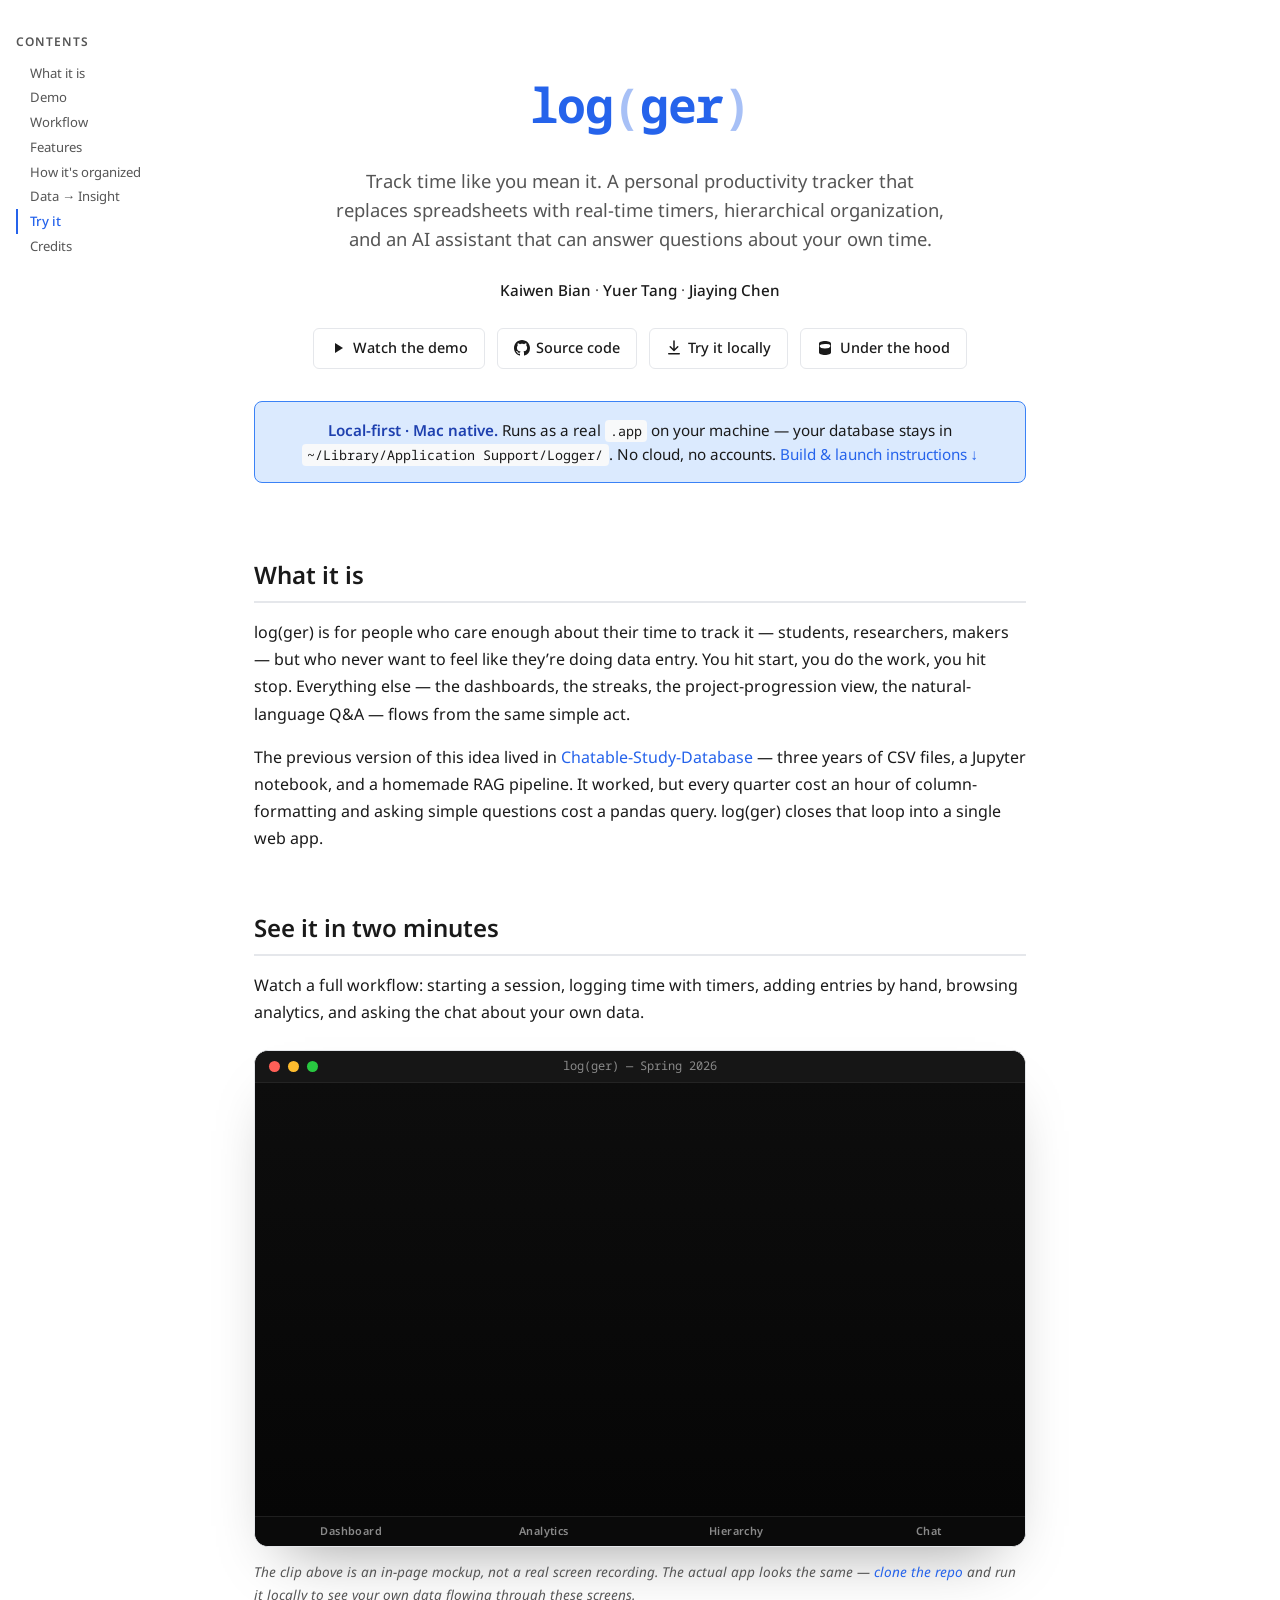
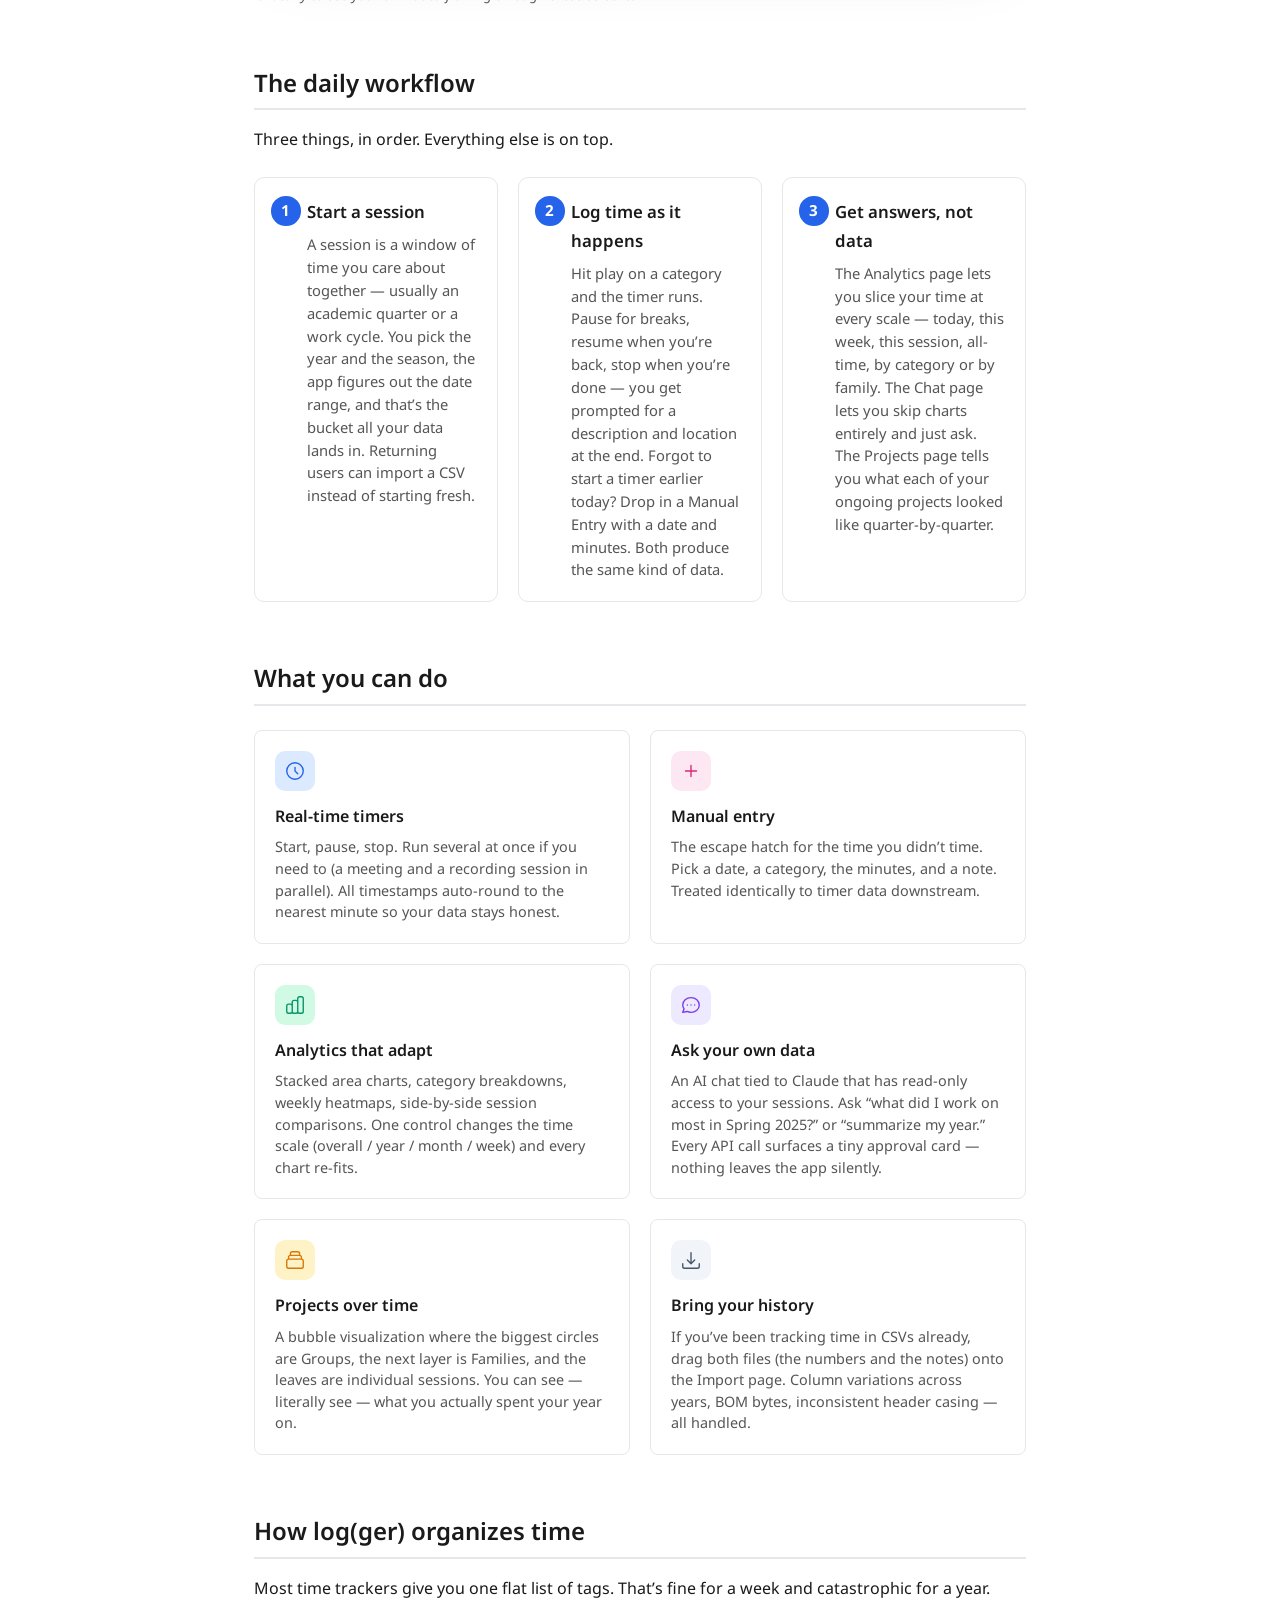
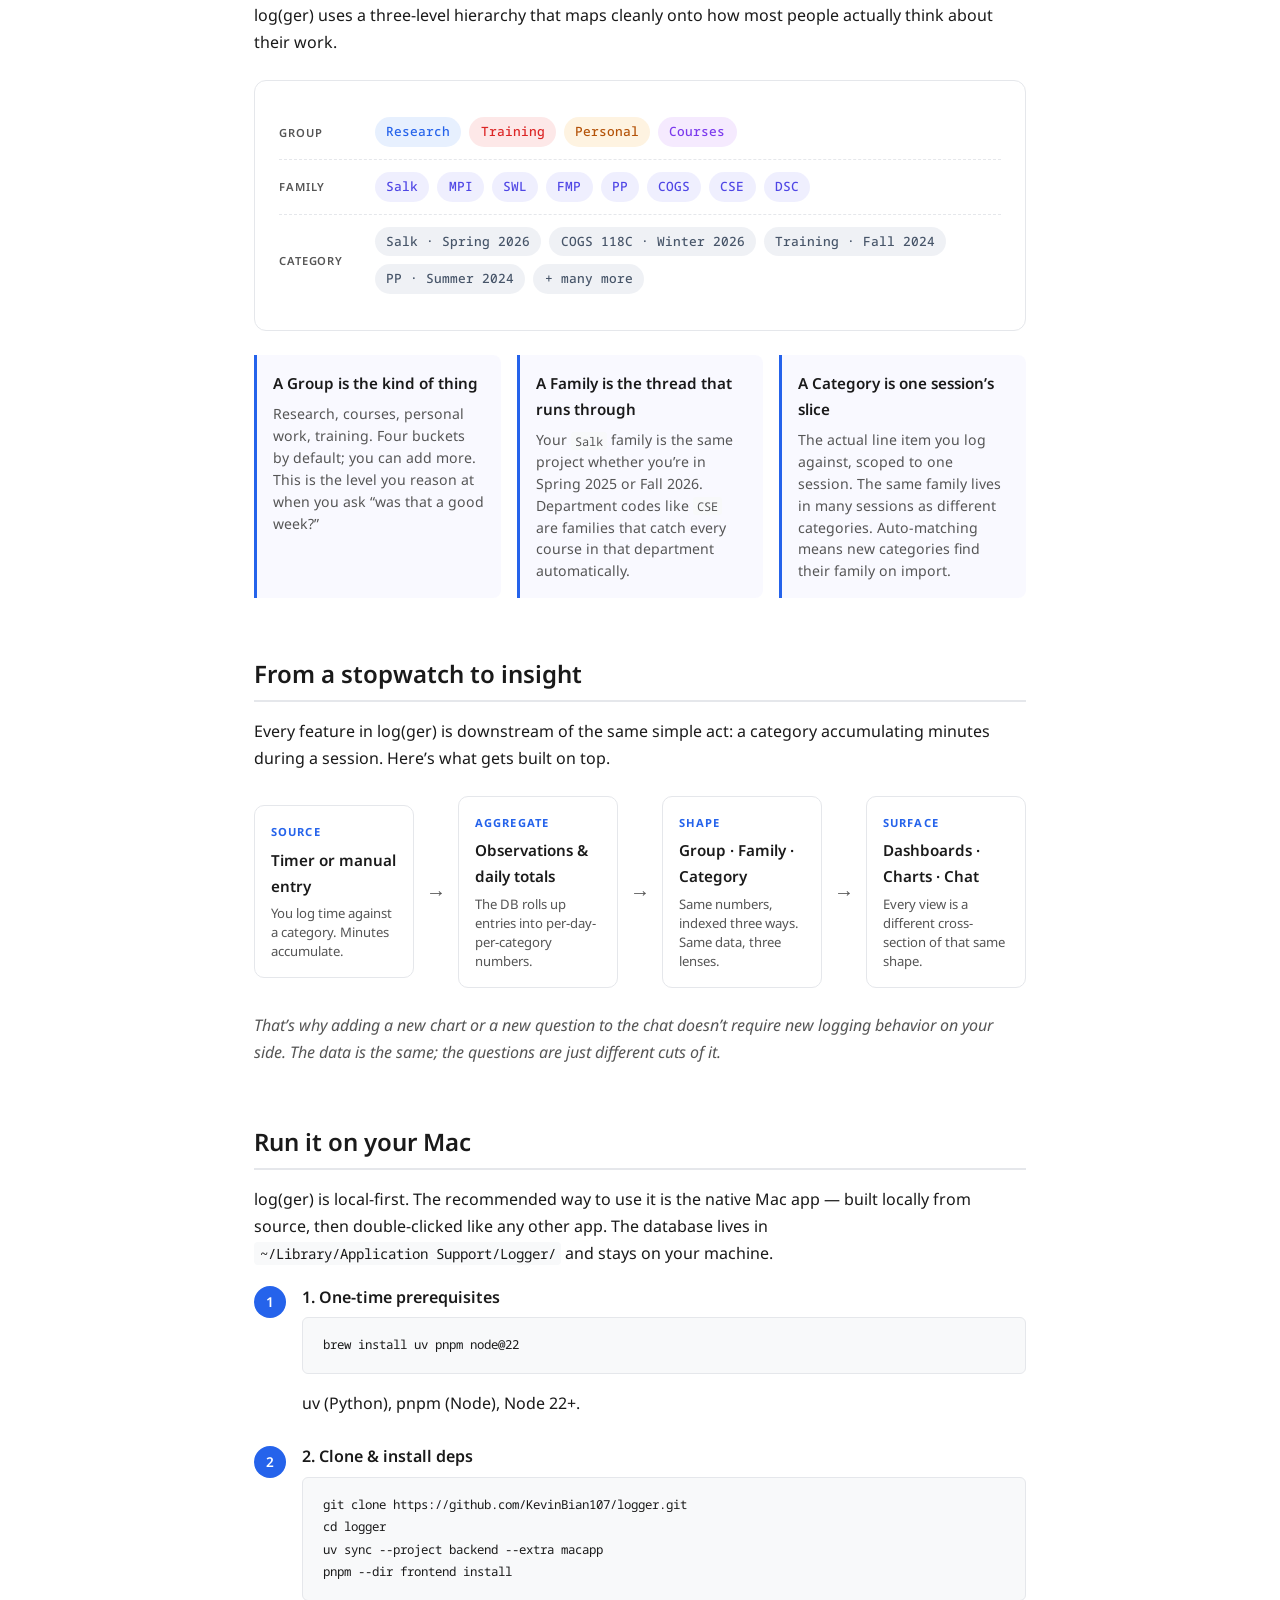
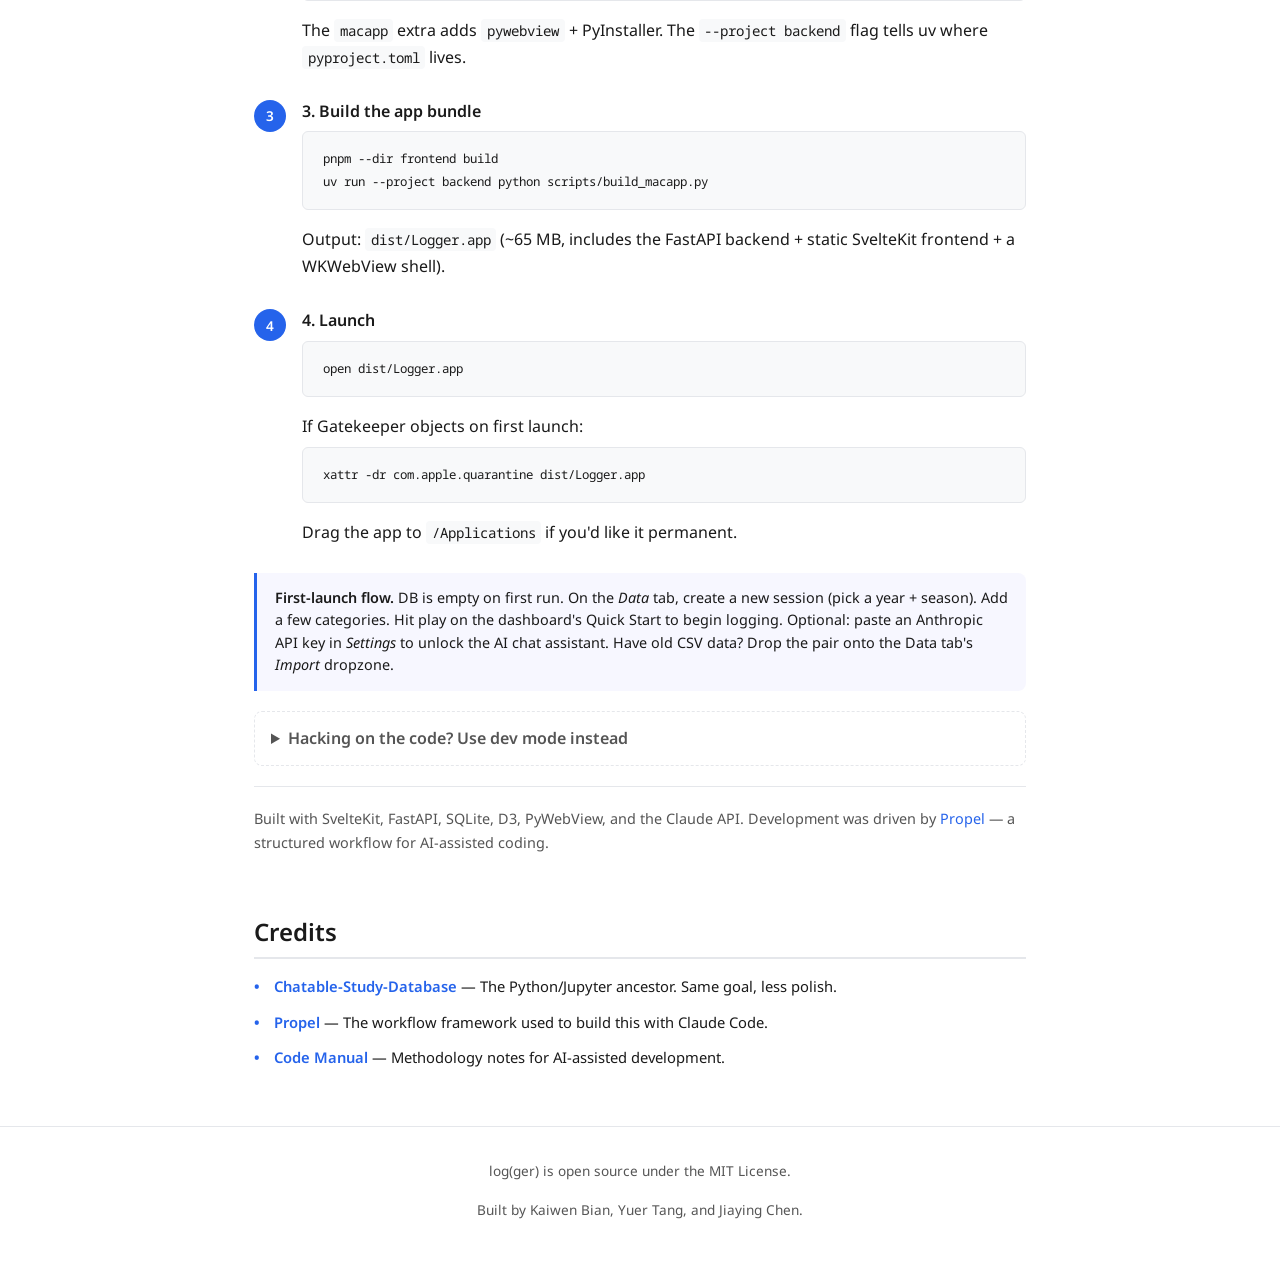
==== commit 2f4a8877: "updated instructions" ====
--- a/index.html
+++ b/index.html
@@ -448,9 +448,9 @@
           <p><strong>2. Clone &amp; install deps</strong></p>
           <pre><code>git clone https://github.com/KevinBian107/logger.git
 cd logger
-uv sync --extra macapp
+uv sync --project backend --extra macapp
 pnpm --dir frontend install</code></pre>
-          <p>The <code>macapp</code> extra adds <code>pywebview</code> + PyInstaller for the build.</p>
+          <p>The <code>macapp</code> extra adds <code>pywebview</code> + PyInstaller. The <code>--project backend</code> flag tells uv where <code>pyproject.toml</code> lives.</p>
         </div>
       </div>
       <div class="install-step">
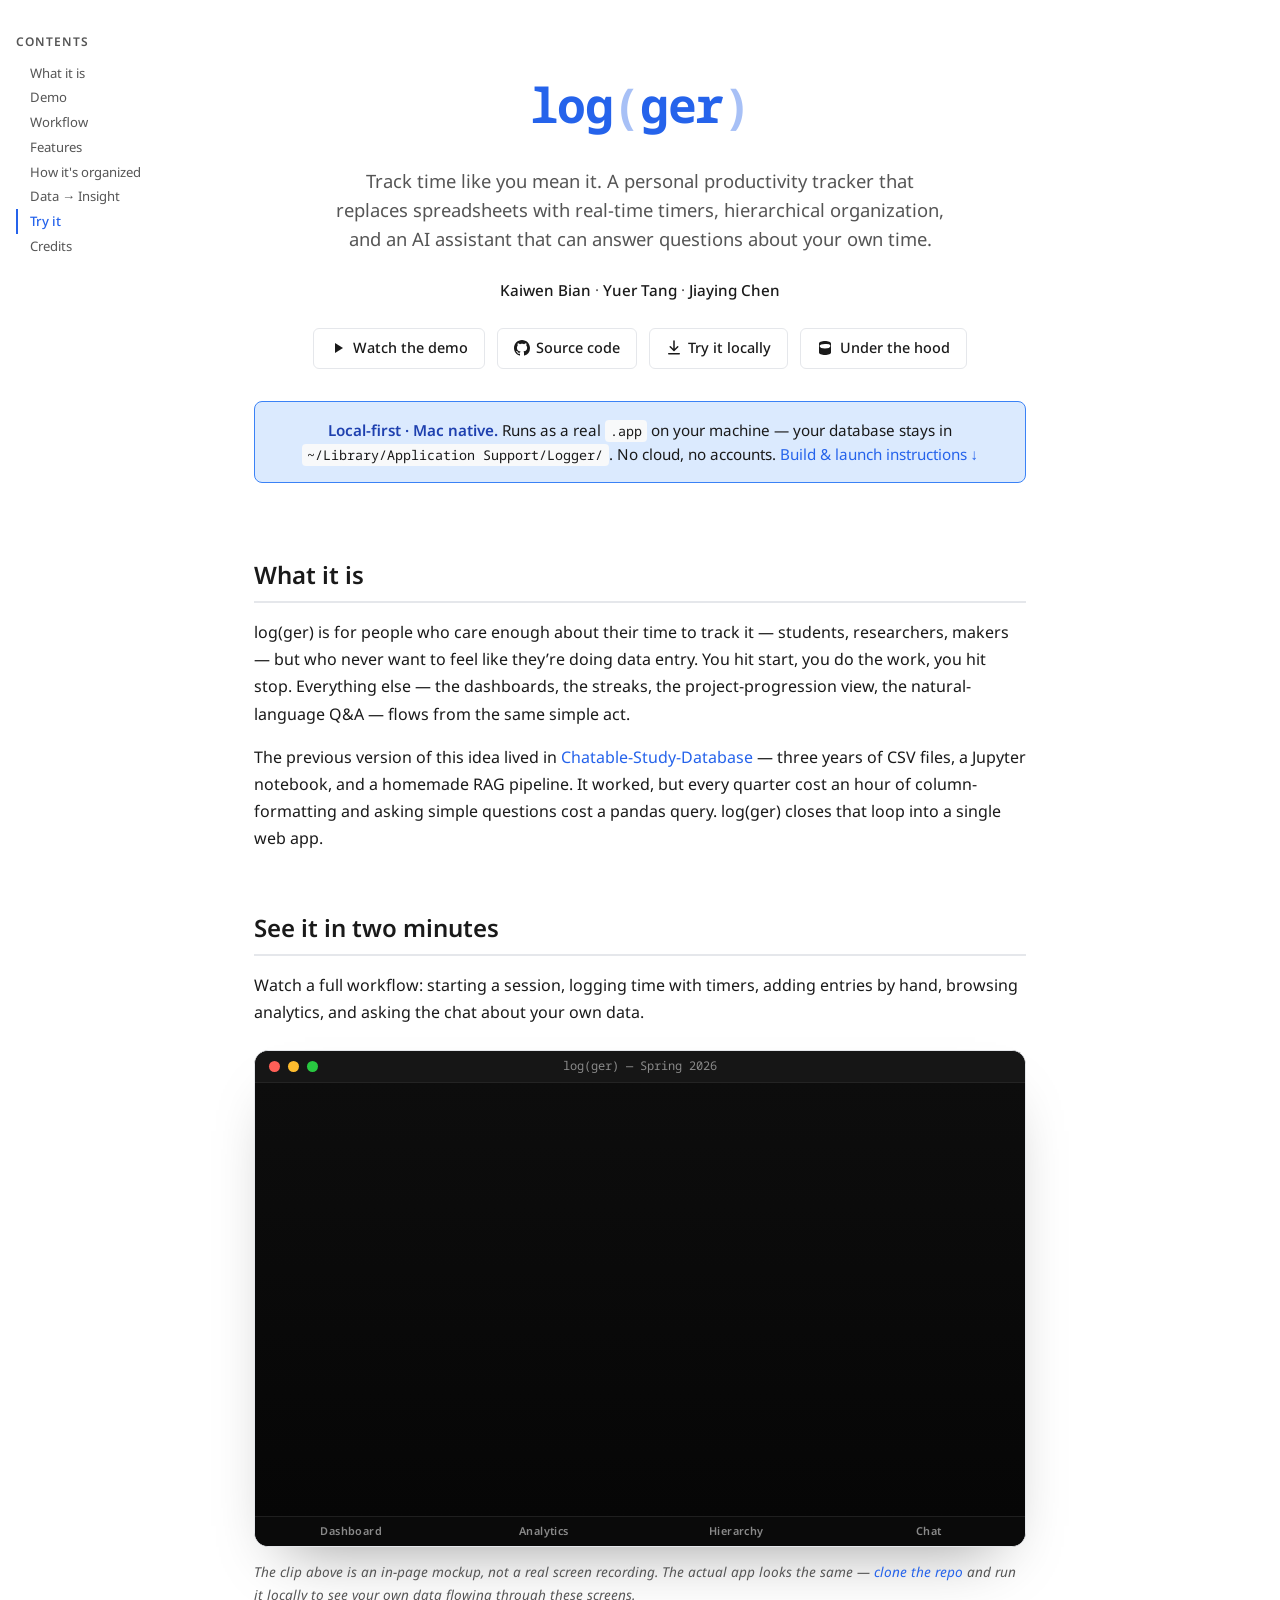
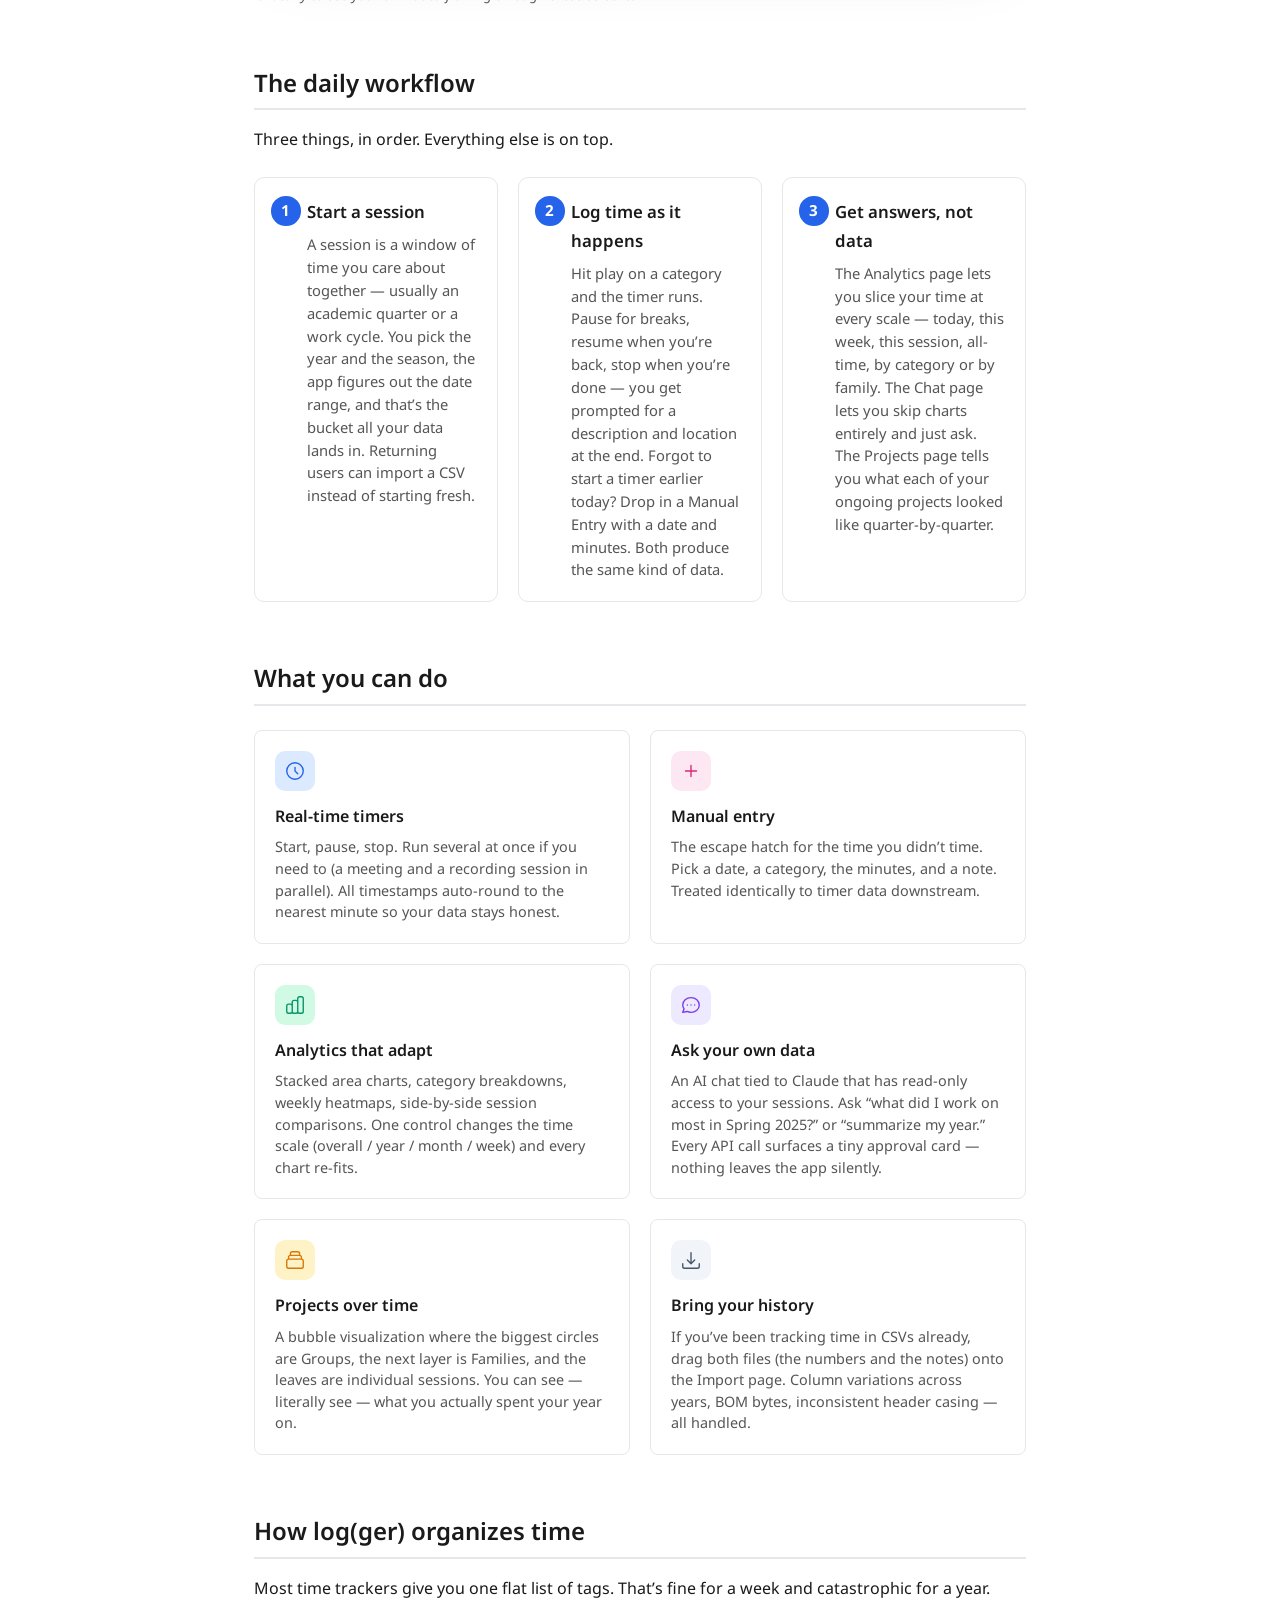
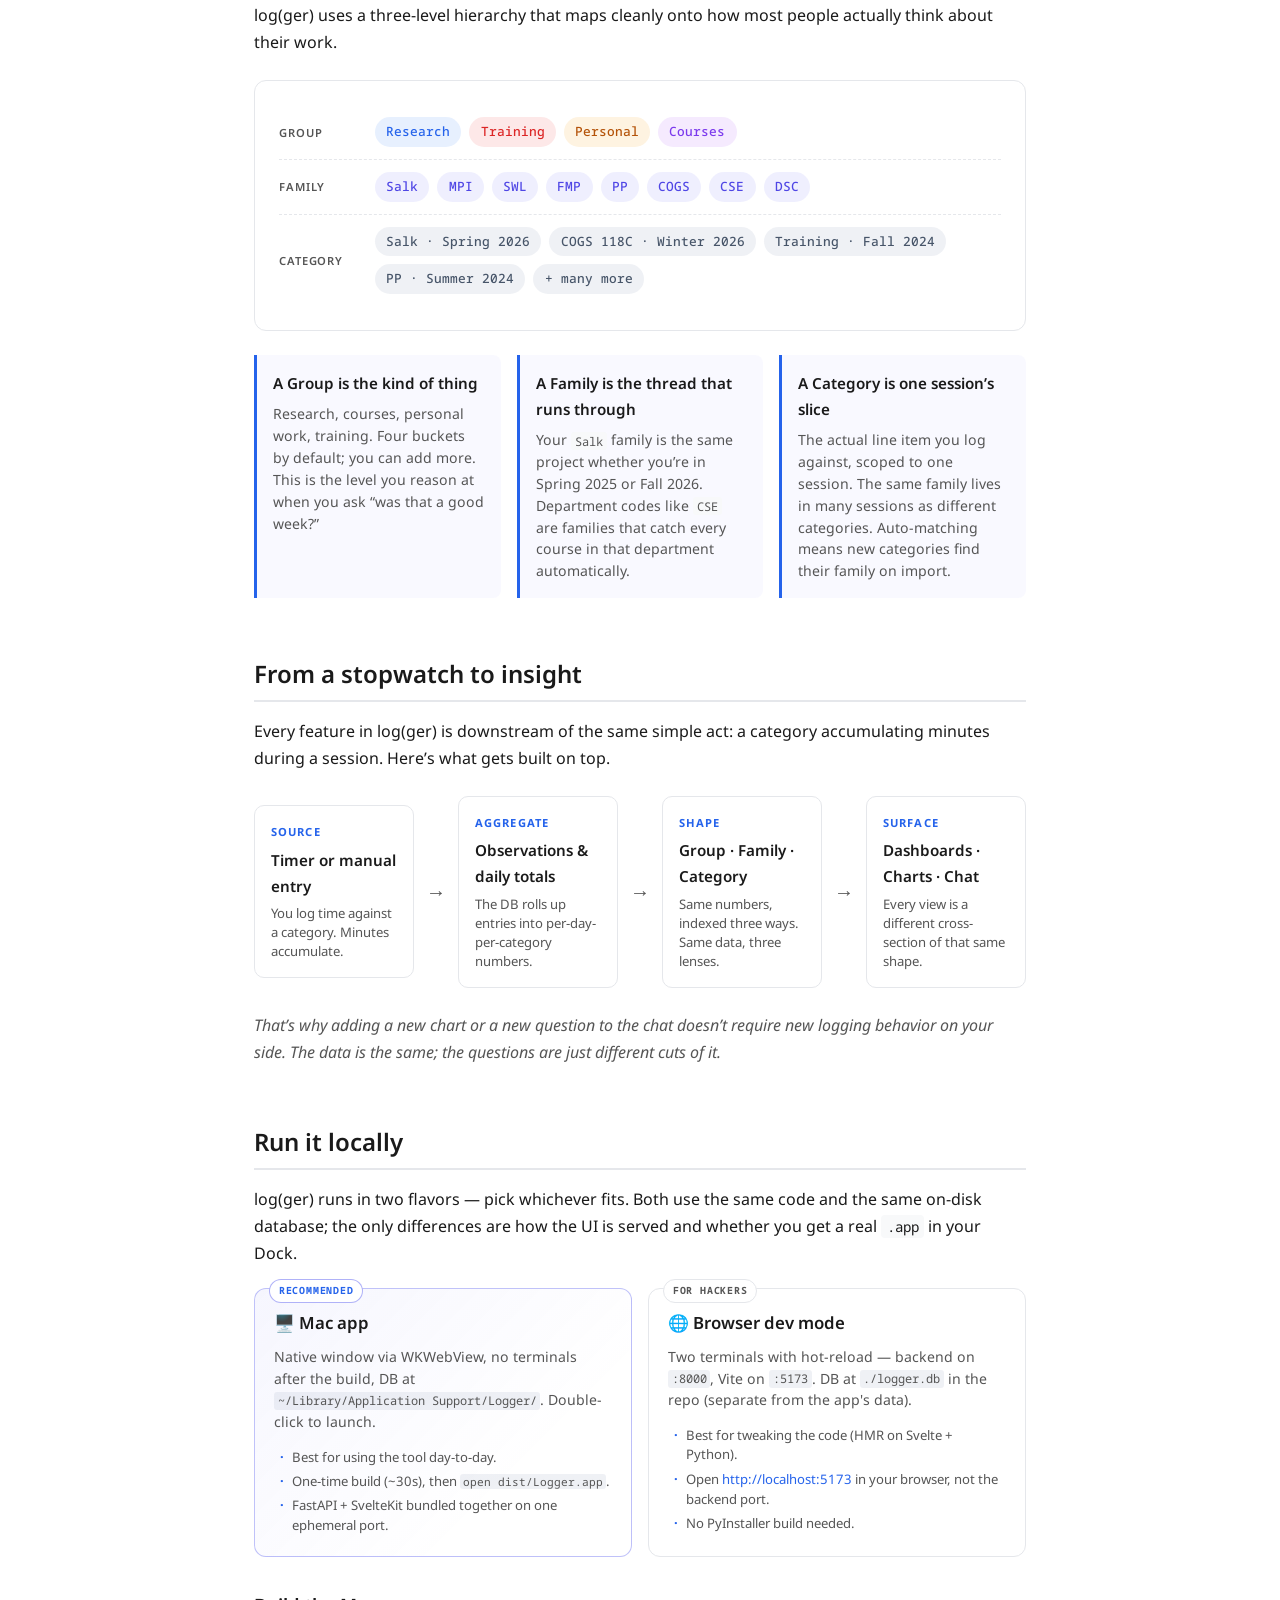
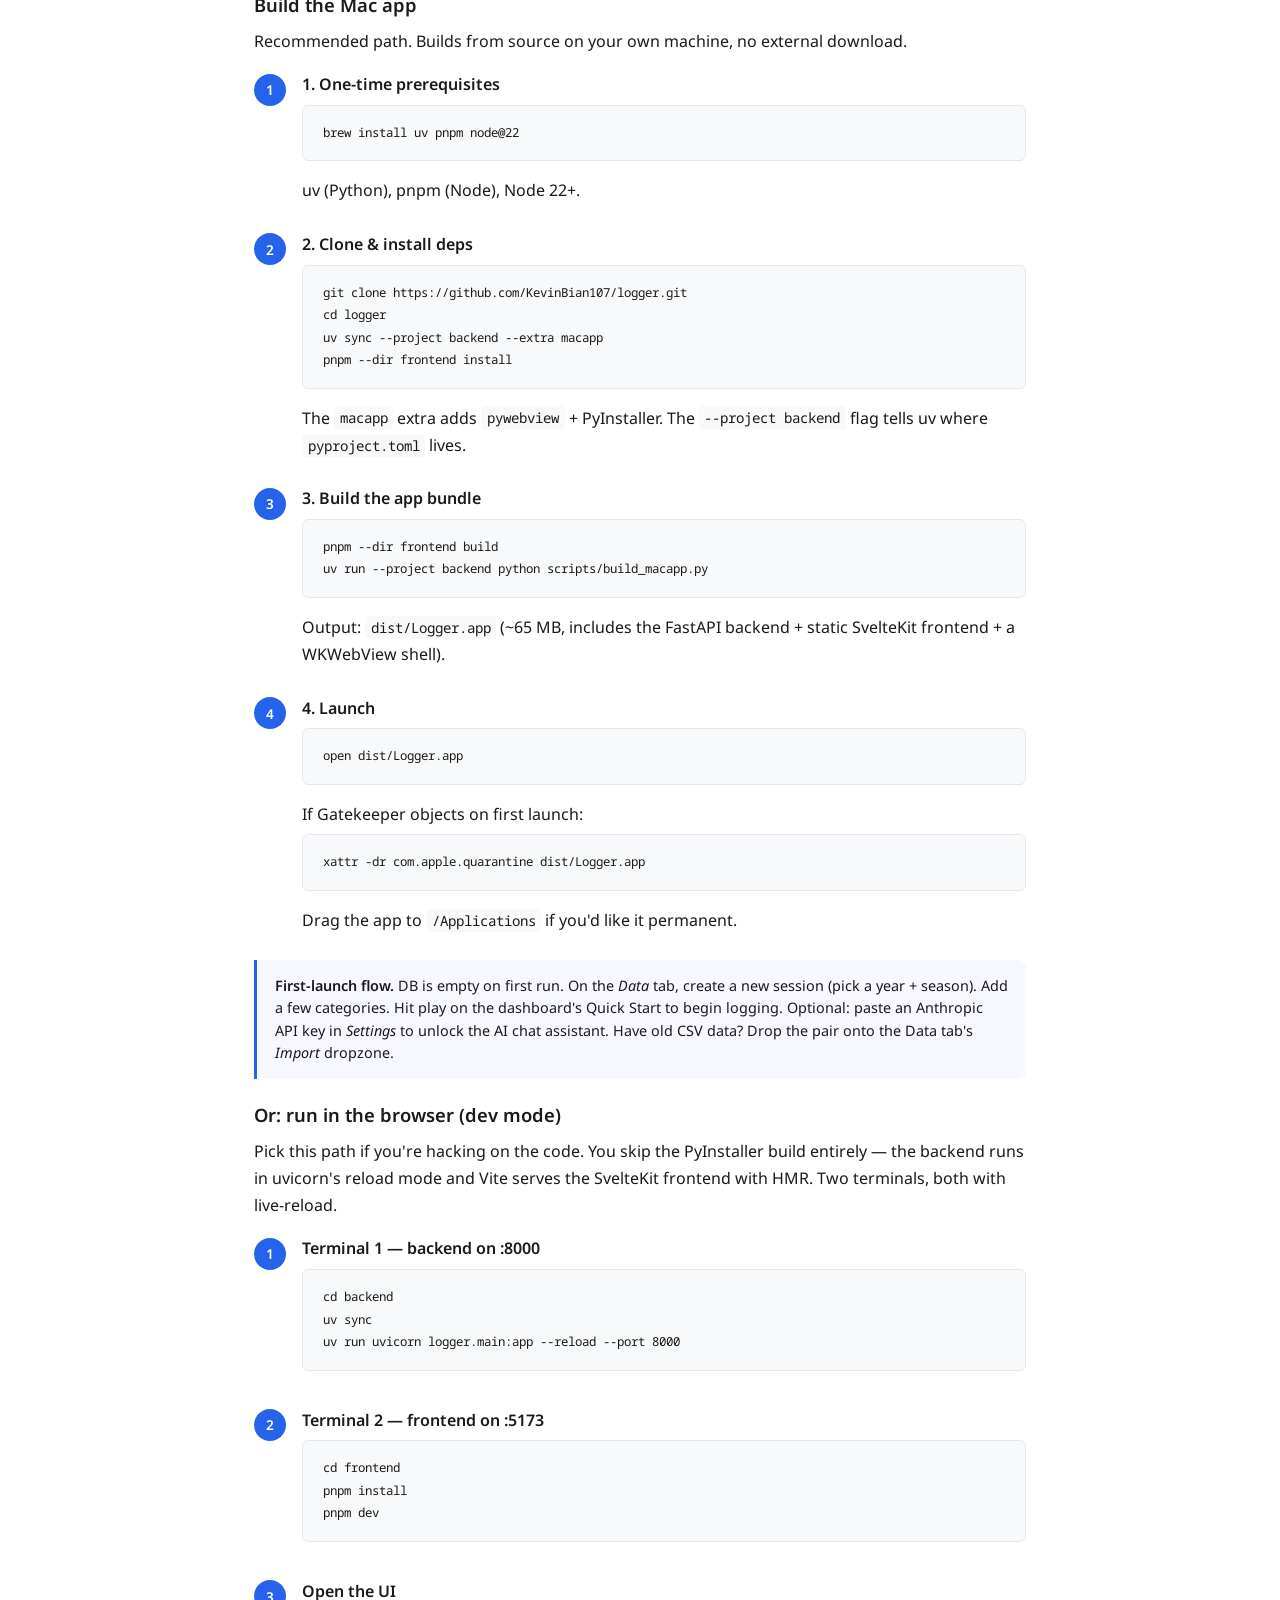
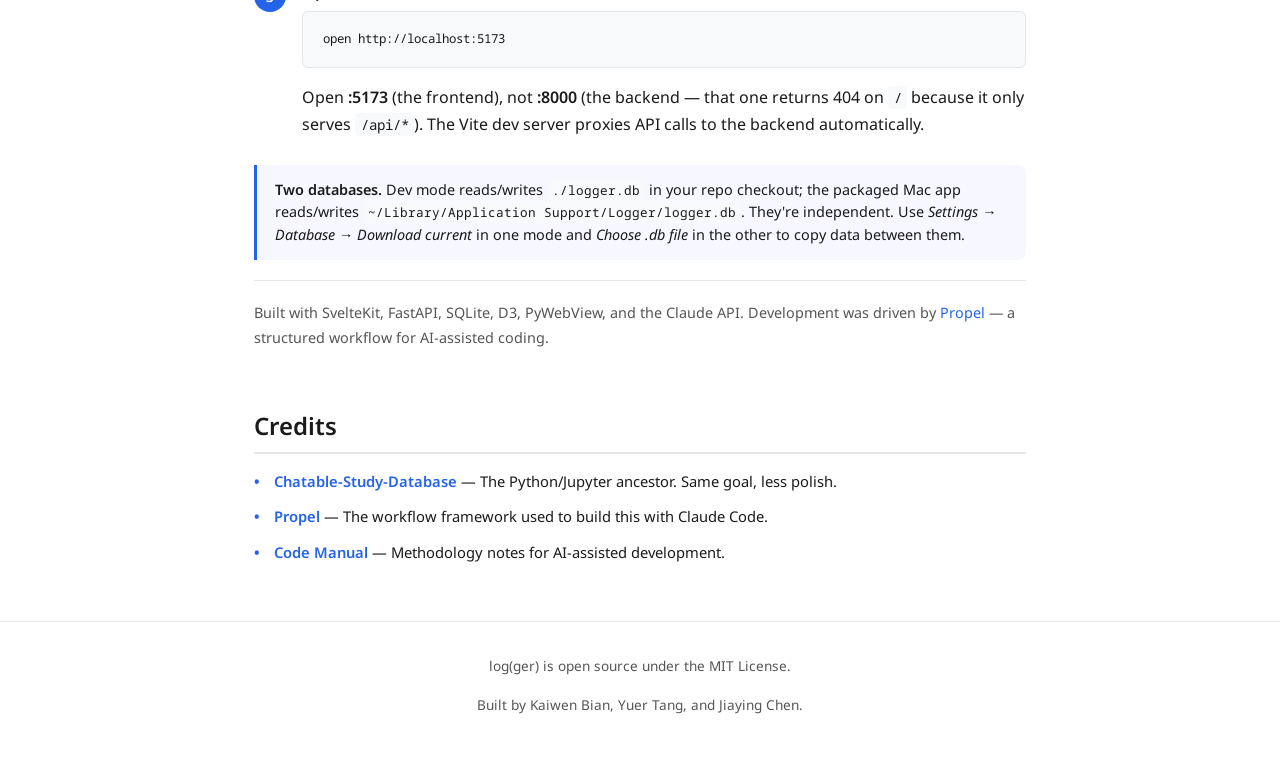
==== commit 03db91c4: "better documentation of install instructions" ====
--- a/index.html
+++ b/index.html
@@ -427,12 +427,43 @@
 
   <!-- Getting Started -->
   <section id="getting-started" class="fade-in">
-    <h2>Run it on your Mac</h2>
-    <p>
-      log(ger) is local-first. The recommended way to use it is the native Mac app
-      &mdash; built locally from source, then double-clicked like any other app. The
-      database lives in <code>~/Library/Application&nbsp;Support/Logger/</code> and
-      stays on your machine.
+    <h2>Run it locally</h2>
+    <p>
+      log(ger) runs in two flavors — pick whichever fits. Both use the same code and
+      the same on-disk database; the only differences are how the UI is served and
+      whether you get a real <code>.app</code> in your Dock.
+    </p>
+
+    <div class="run-modes">
+      <div class="run-mode run-mode-app">
+        <div class="run-mode-tag">Recommended</div>
+        <h3>🖥️ Mac app</h3>
+        <p>Native window via WKWebView, no terminals after the build, DB at
+          <code>~/Library/Application&nbsp;Support/Logger/</code>. Double-click to launch.
+        </p>
+        <ul class="run-mode-bullets">
+          <li>Best for using the tool day-to-day.</li>
+          <li>One-time build (~30s), then <code>open dist/Logger.app</code>.</li>
+          <li>FastAPI + SvelteKit bundled together on one ephemeral port.</li>
+        </ul>
+      </div>
+      <div class="run-mode run-mode-dev">
+        <div class="run-mode-tag">For hackers</div>
+        <h3>🌐 Browser dev mode</h3>
+        <p>Two terminals with hot-reload — backend on <code>:8000</code>, Vite on
+          <code>:5173</code>. DB at <code>./logger.db</code> in the repo (separate from the app's data).
+        </p>
+        <ul class="run-mode-bullets">
+          <li>Best for tweaking the code (HMR on Svelte + Python).</li>
+          <li>Open <a href="#dev-setup">http://localhost:5173</a> in your browser, not the backend port.</li>
+          <li>No PyInstaller build needed.</li>
+        </ul>
+      </div>
+    </div>
+
+    <h3>Build the Mac app</h3>
+    <p>
+      Recommended path. Builds from source on your own machine, no external download.
     </p>
 
     <div class="install-steps">
@@ -481,21 +512,50 @@
       Drop the pair onto the Data tab's <em>Import</em> dropzone.
     </p>
 
-    <details class="dev-path">
-      <summary>Hacking on the code? Use dev mode instead</summary>
-      <p>
-        Two terminals with hot-reload. Backend on <code>:8000</code>, frontend on <code>:5173</code>.
-        The dev path uses its own DB at <code>./logger.db</code> in the repo (separate from the packaged app's data).
-      </p>
-      <pre><code># Terminal 1
-cd backend && uv run uvicorn logger.main:app --reload --port 8000
-
-# Terminal 2
-cd frontend && pnpm dev
-
-# Browse:
-open http://localhost:5173</code></pre>
-    </details>
+    <h3 id="dev-setup">Or: run in the browser (dev mode)</h3>
+    <p>
+      Pick this path if you're hacking on the code. You skip the PyInstaller build
+      entirely &mdash; the backend runs in uvicorn's reload mode and Vite serves the SvelteKit
+      frontend with HMR. Two terminals, both with live-reload.
+    </p>
+
+    <div class="install-steps">
+      <div class="install-step">
+        <div>
+          <p><strong>Terminal 1 &mdash; backend on :8000</strong></p>
+          <pre><code>cd backend
+uv sync
+uv run uvicorn logger.main:app --reload --port 8000</code></pre>
+        </div>
+      </div>
+      <div class="install-step">
+        <div>
+          <p><strong>Terminal 2 &mdash; frontend on :5173</strong></p>
+          <pre><code>cd frontend
+pnpm install
+pnpm dev</code></pre>
+        </div>
+      </div>
+      <div class="install-step">
+        <div>
+          <p><strong>Open the UI</strong></p>
+          <pre><code>open http://localhost:5173</code></pre>
+          <p>
+            Open <strong>:5173</strong> (the frontend), not <strong>:8000</strong> (the backend &mdash; that one
+            returns 404 on <code>/</code> because it only serves <code>/api/*</code>). The Vite dev server
+            proxies API calls to the backend automatically.
+          </p>
+        </div>
+      </div>
+    </div>
+
+    <p class="getting-started-aside">
+      <strong>Two databases.</strong> Dev mode reads/writes <code>./logger.db</code> in your
+      repo checkout; the packaged Mac app reads/writes
+      <code>~/Library/Application&nbsp;Support/Logger/logger.db</code>. They're independent.
+      Use <em>Settings → Database → Download current</em> in one mode and
+      <em>Choose .db file</em> in the other to copy data between them.
+    </p>
 
     <p class="built-with-note">
       Built with SvelteKit, FastAPI, SQLite, D3, PyWebView, and the Claude API.
--- a/style.css
+++ b/style.css
@@ -2578,3 +2578,88 @@
   font-size: 0.9rem;
   color: var(--color-muted);
 }
+
+/* "Two ways to run" cards on the Getting Started section */
+.run-modes {
+  display: grid;
+  grid-template-columns: repeat(auto-fit, minmax(280px, 1fr));
+  gap: 1rem;
+  margin: 1.25rem 0 2rem;
+}
+
+.run-mode {
+  position: relative;
+  padding: 1.1rem 1.2rem;
+  border-radius: 12px;
+  border: 1px solid var(--color-border);
+  background: var(--color-card, var(--color-bg));
+}
+
+.run-mode-app {
+  border-color: rgba(99, 102, 241, 0.4);
+  background: linear-gradient(135deg, rgba(99, 102, 241, 0.06), transparent 70%) var(--color-card, var(--color-bg));
+}
+
+.run-mode-tag {
+  position: absolute;
+  top: -10px;
+  left: 14px;
+  font-size: 0.62rem;
+  font-weight: 700;
+  letter-spacing: 0.08em;
+  text-transform: uppercase;
+  padding: 0.18rem 0.55rem;
+  border-radius: 999px;
+  background: var(--color-card, var(--color-bg));
+  border: 1px solid var(--color-border);
+  color: var(--color-muted);
+  font-family: 'Noto Sans Mono', monospace;
+}
+
+.run-mode-app .run-mode-tag {
+  color: var(--color-accent);
+  border-color: rgba(99, 102, 241, 0.5);
+}
+
+.run-mode h3 {
+  margin: 0.2rem 0 0.5rem;
+  font-size: 1.05rem;
+}
+
+.run-mode > p {
+  font-size: 0.88rem;
+  color: var(--color-muted);
+  line-height: 1.55;
+  margin: 0;
+}
+
+.run-mode-bullets {
+  list-style: none;
+  padding: 0.75rem 0 0;
+  margin: 0;
+  font-size: 0.82rem;
+  color: var(--color-muted);
+  line-height: 1.5;
+}
+
+.run-mode-bullets li {
+  padding: 0.15rem 0;
+  padding-left: 1.1rem;
+  position: relative;
+}
+
+.run-mode-bullets li::before {
+  content: "·";
+  position: absolute;
+  left: 0.35rem;
+  color: var(--color-accent);
+  font-weight: 700;
+}
+
+.run-mode-bullets code,
+.run-mode > p code {
+  background: rgba(148, 163, 184, 0.15);
+  padding: 0.02em 0.3em;
+  border-radius: 3px;
+  font-size: 0.85em;
+}
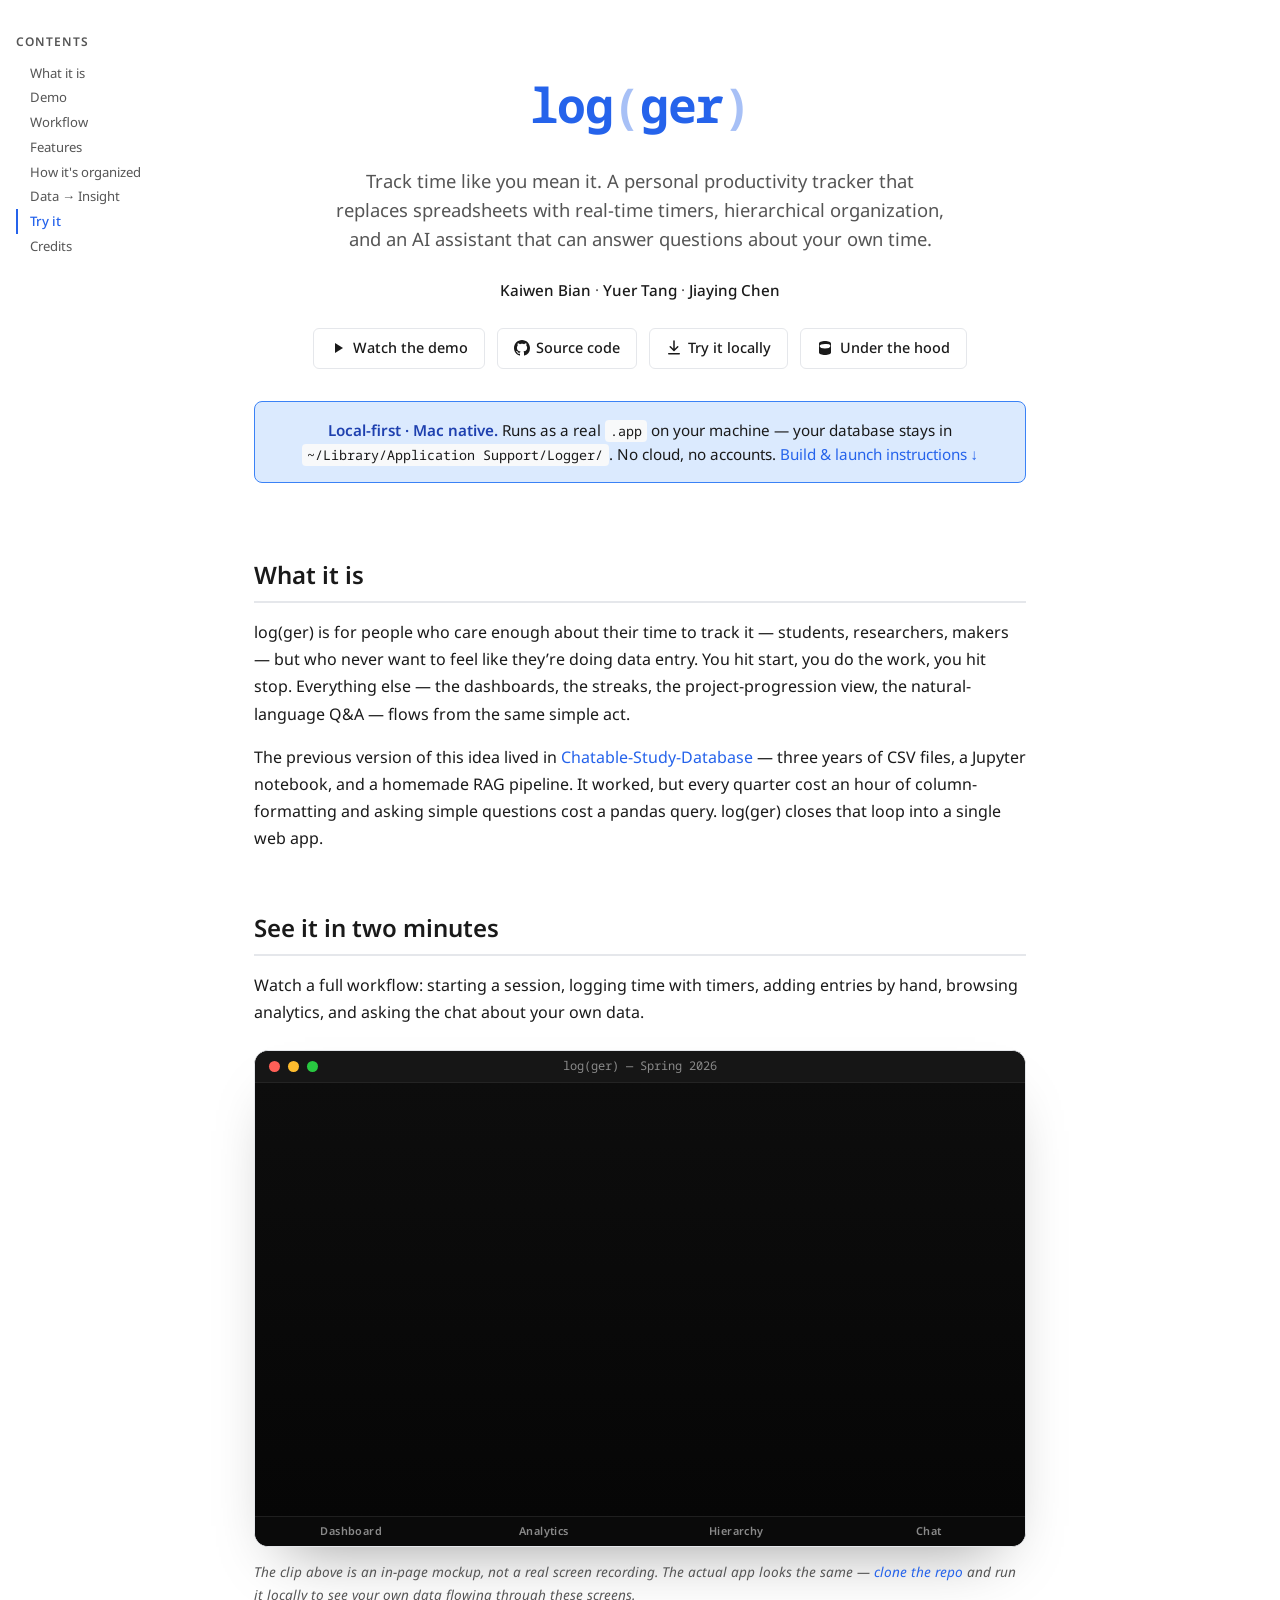
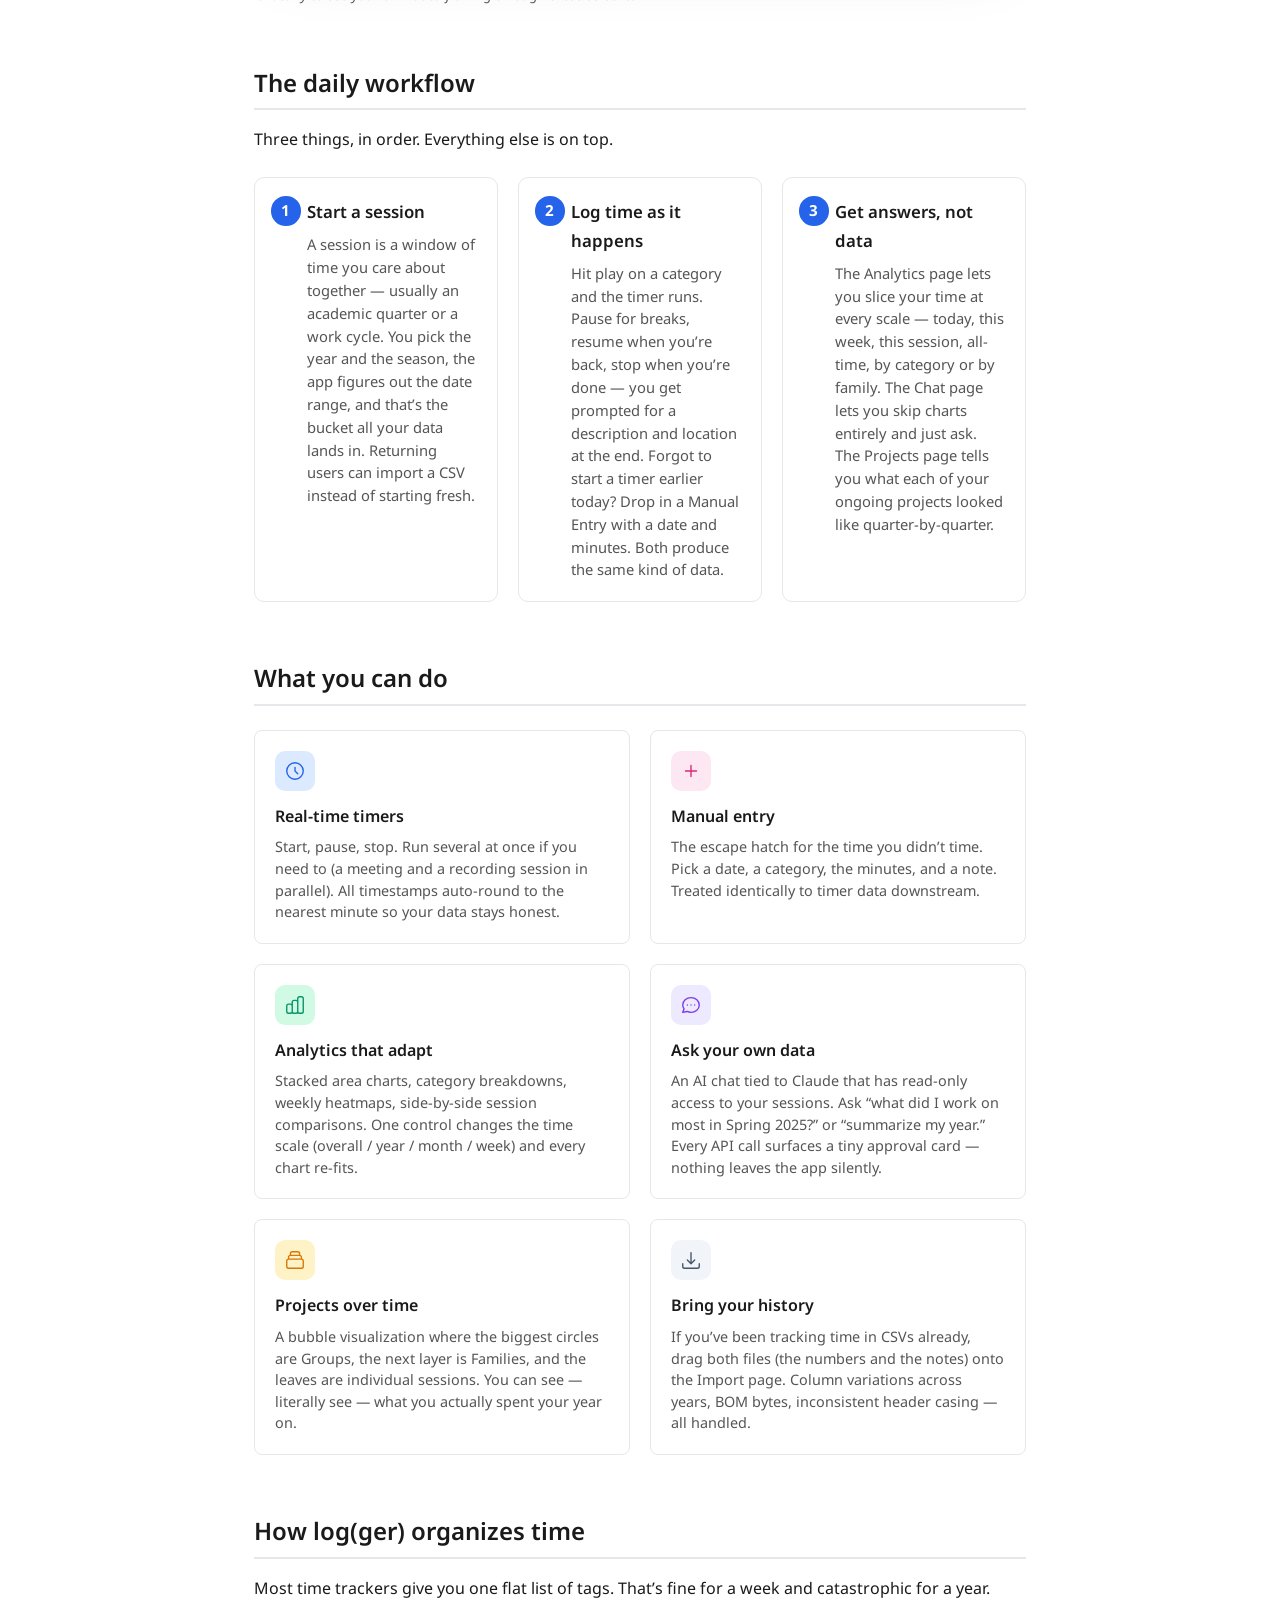
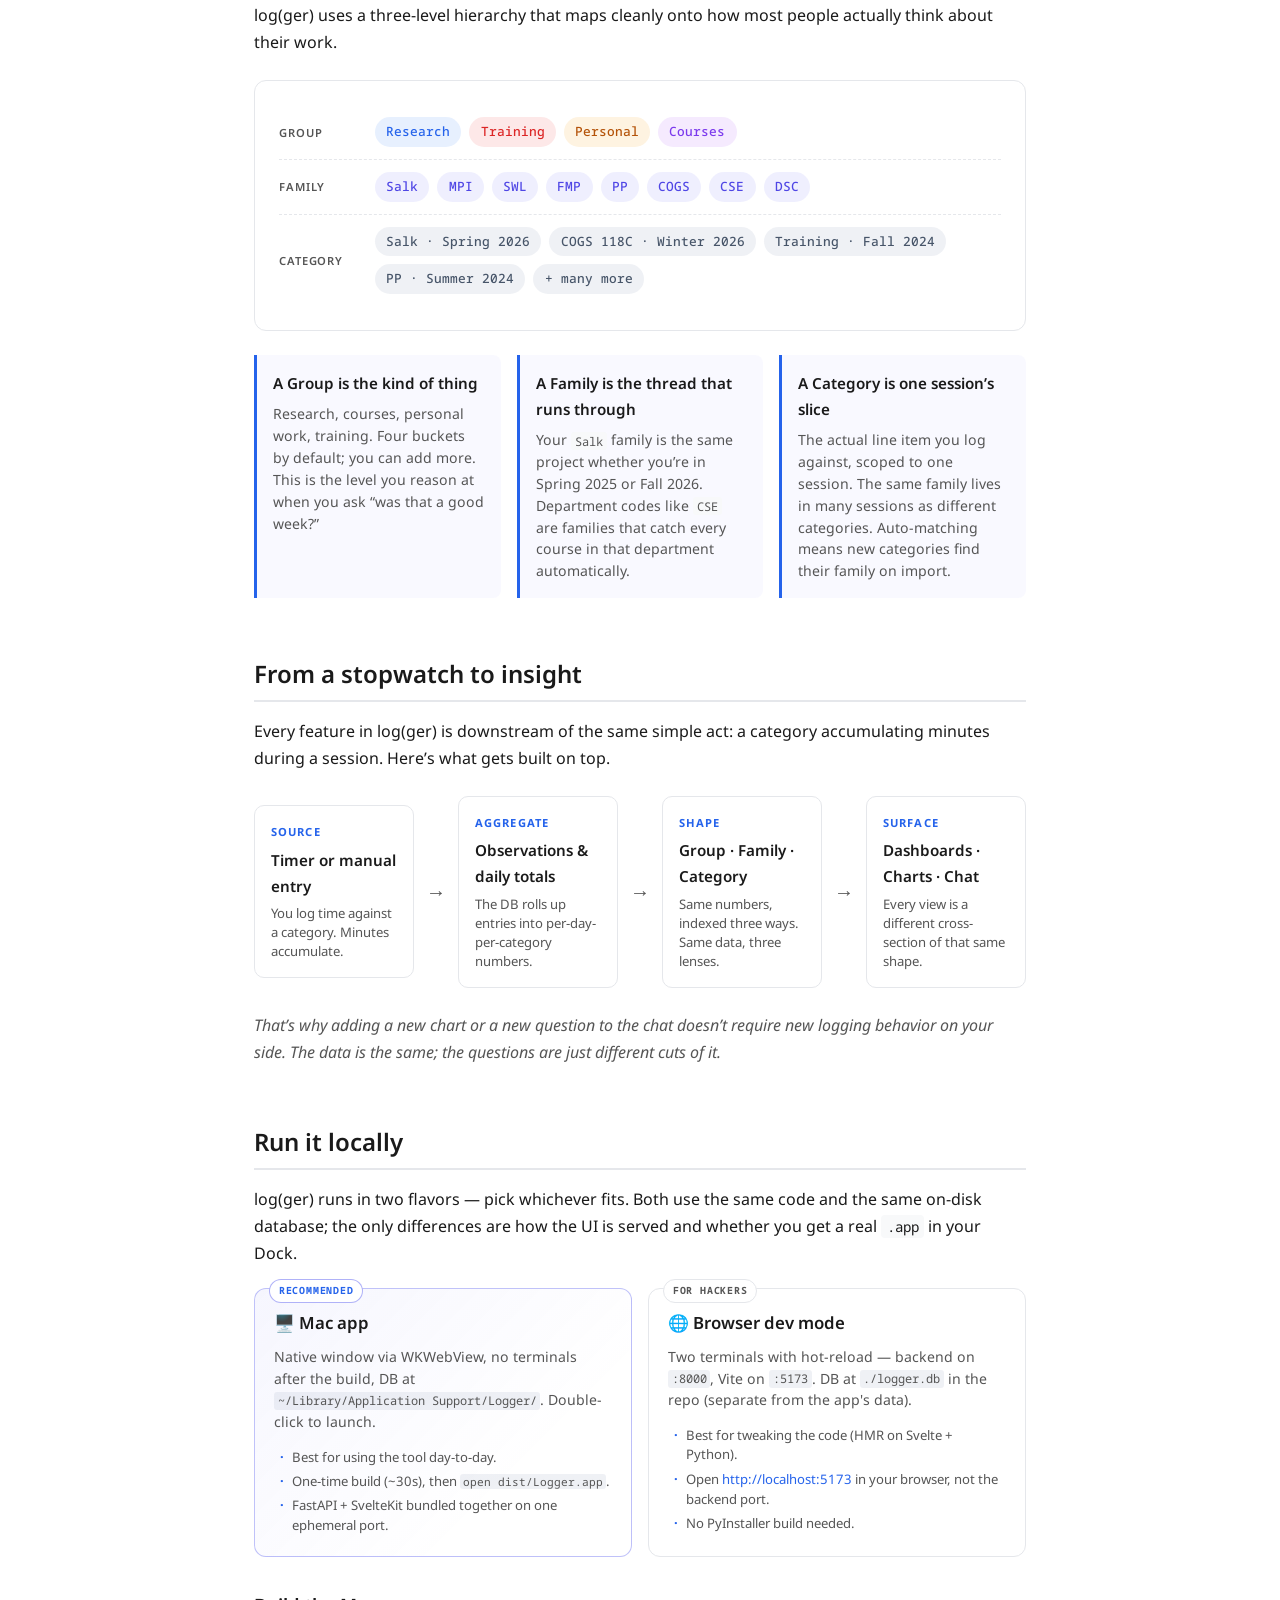
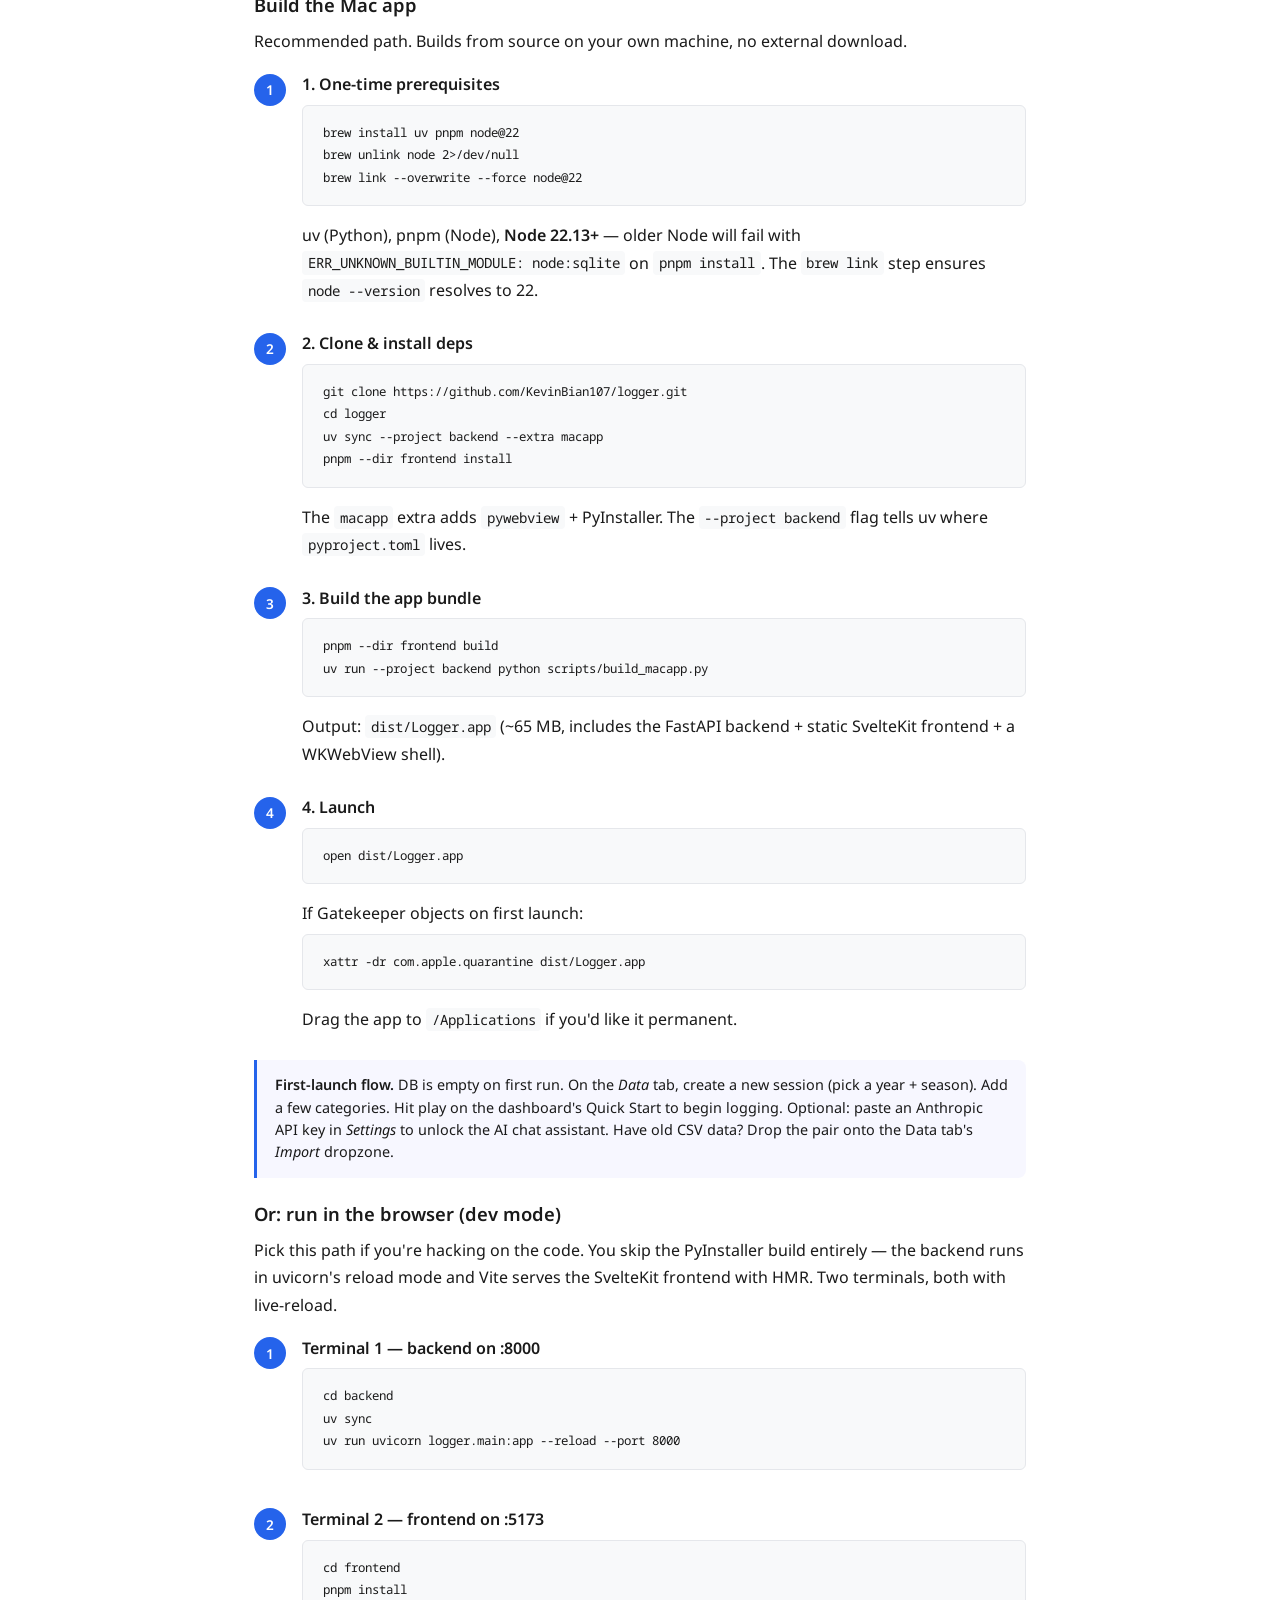
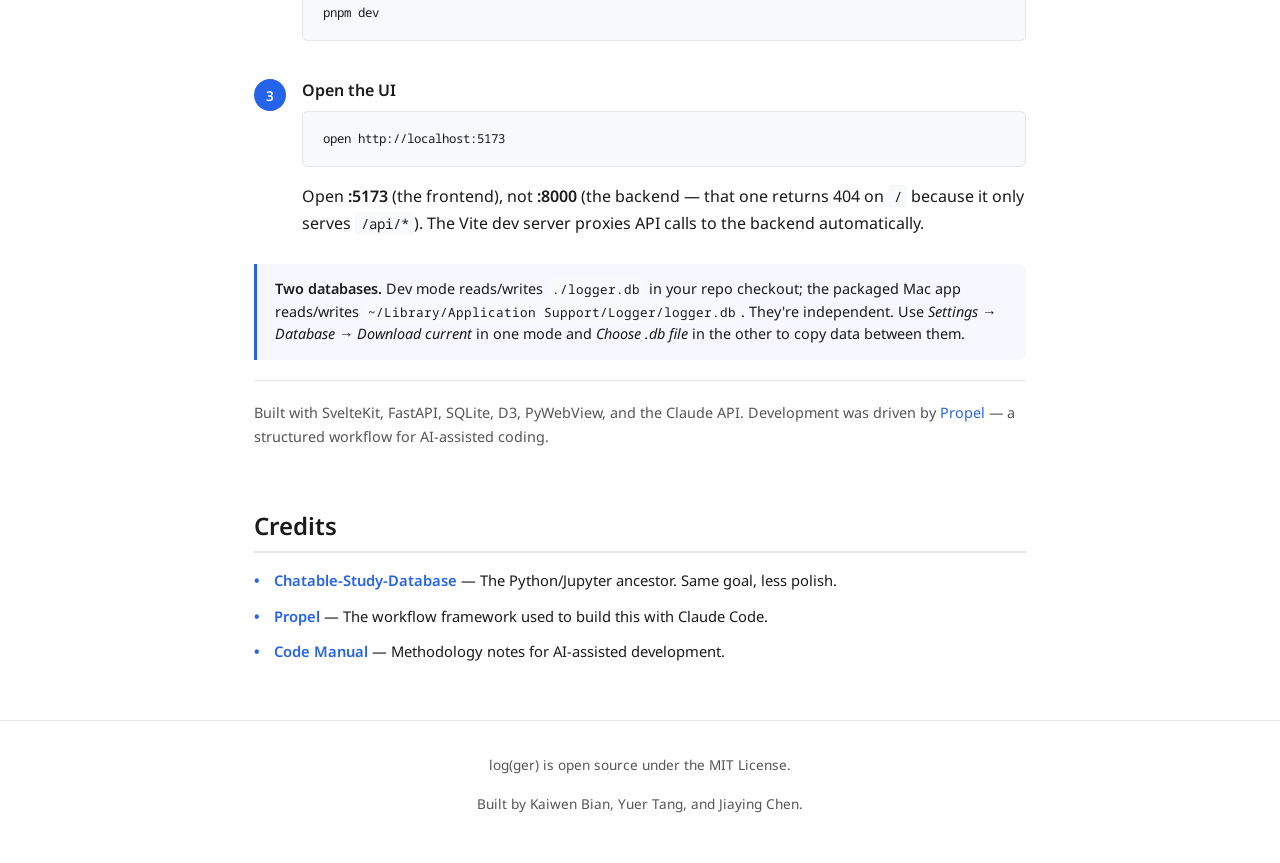
==== commit b434760e: "added notes" ====
--- a/index.html
+++ b/index.html
@@ -470,8 +470,14 @@
       <div class="install-step">
         <div>
           <p><strong>1. One-time prerequisites</strong></p>
-          <pre><code>brew install uv pnpm node@22</code></pre>
-          <p>uv (Python), pnpm (Node), Node 22+.</p>
+          <pre><code>brew install uv pnpm node@22
+brew unlink node 2>/dev/null
+brew link --overwrite --force node@22</code></pre>
+          <p>
+            uv (Python), pnpm (Node), <strong>Node 22.13+</strong> &mdash; older Node will fail with
+            <code>ERR_UNKNOWN_BUILTIN_MODULE: node:sqlite</code> on <code>pnpm install</code>.
+            The <code>brew link</code> step ensures <code>node --version</code> resolves to 22.
+          </p>
         </div>
       </div>
       <div class="install-step">
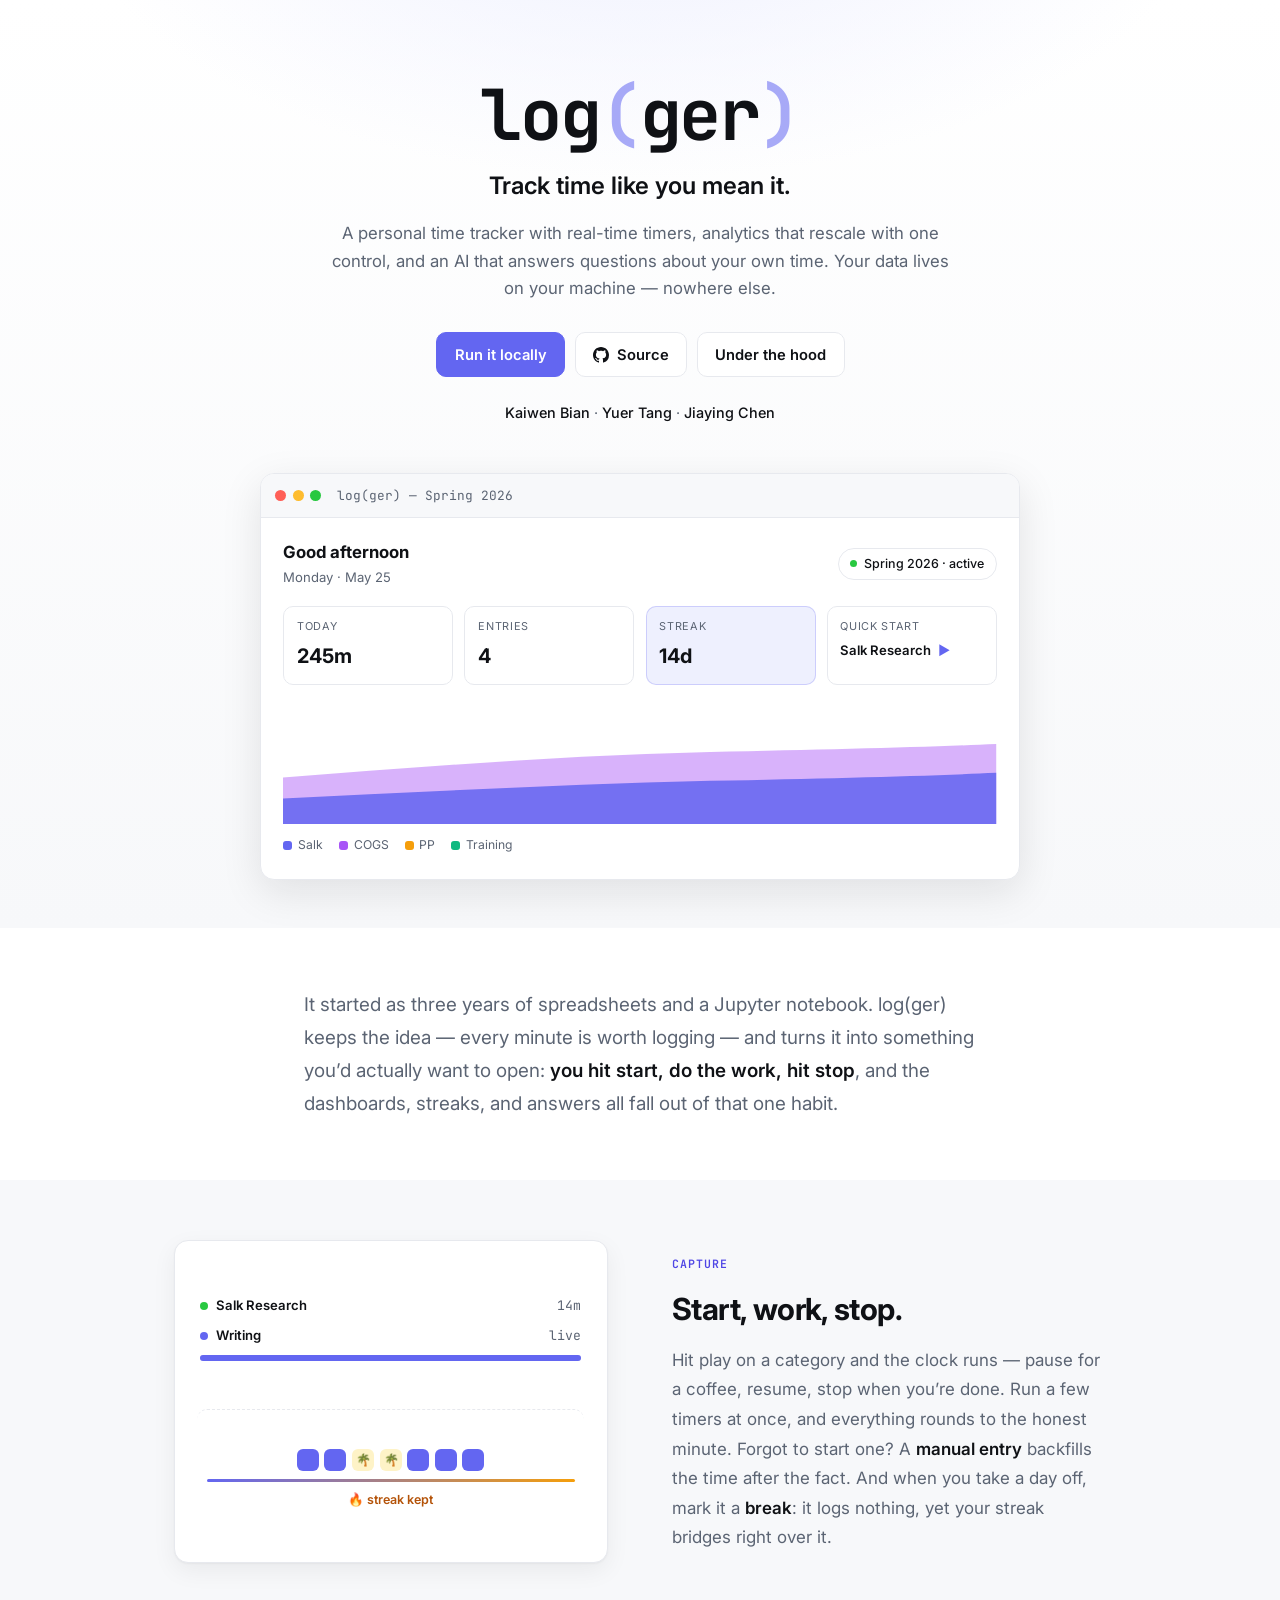
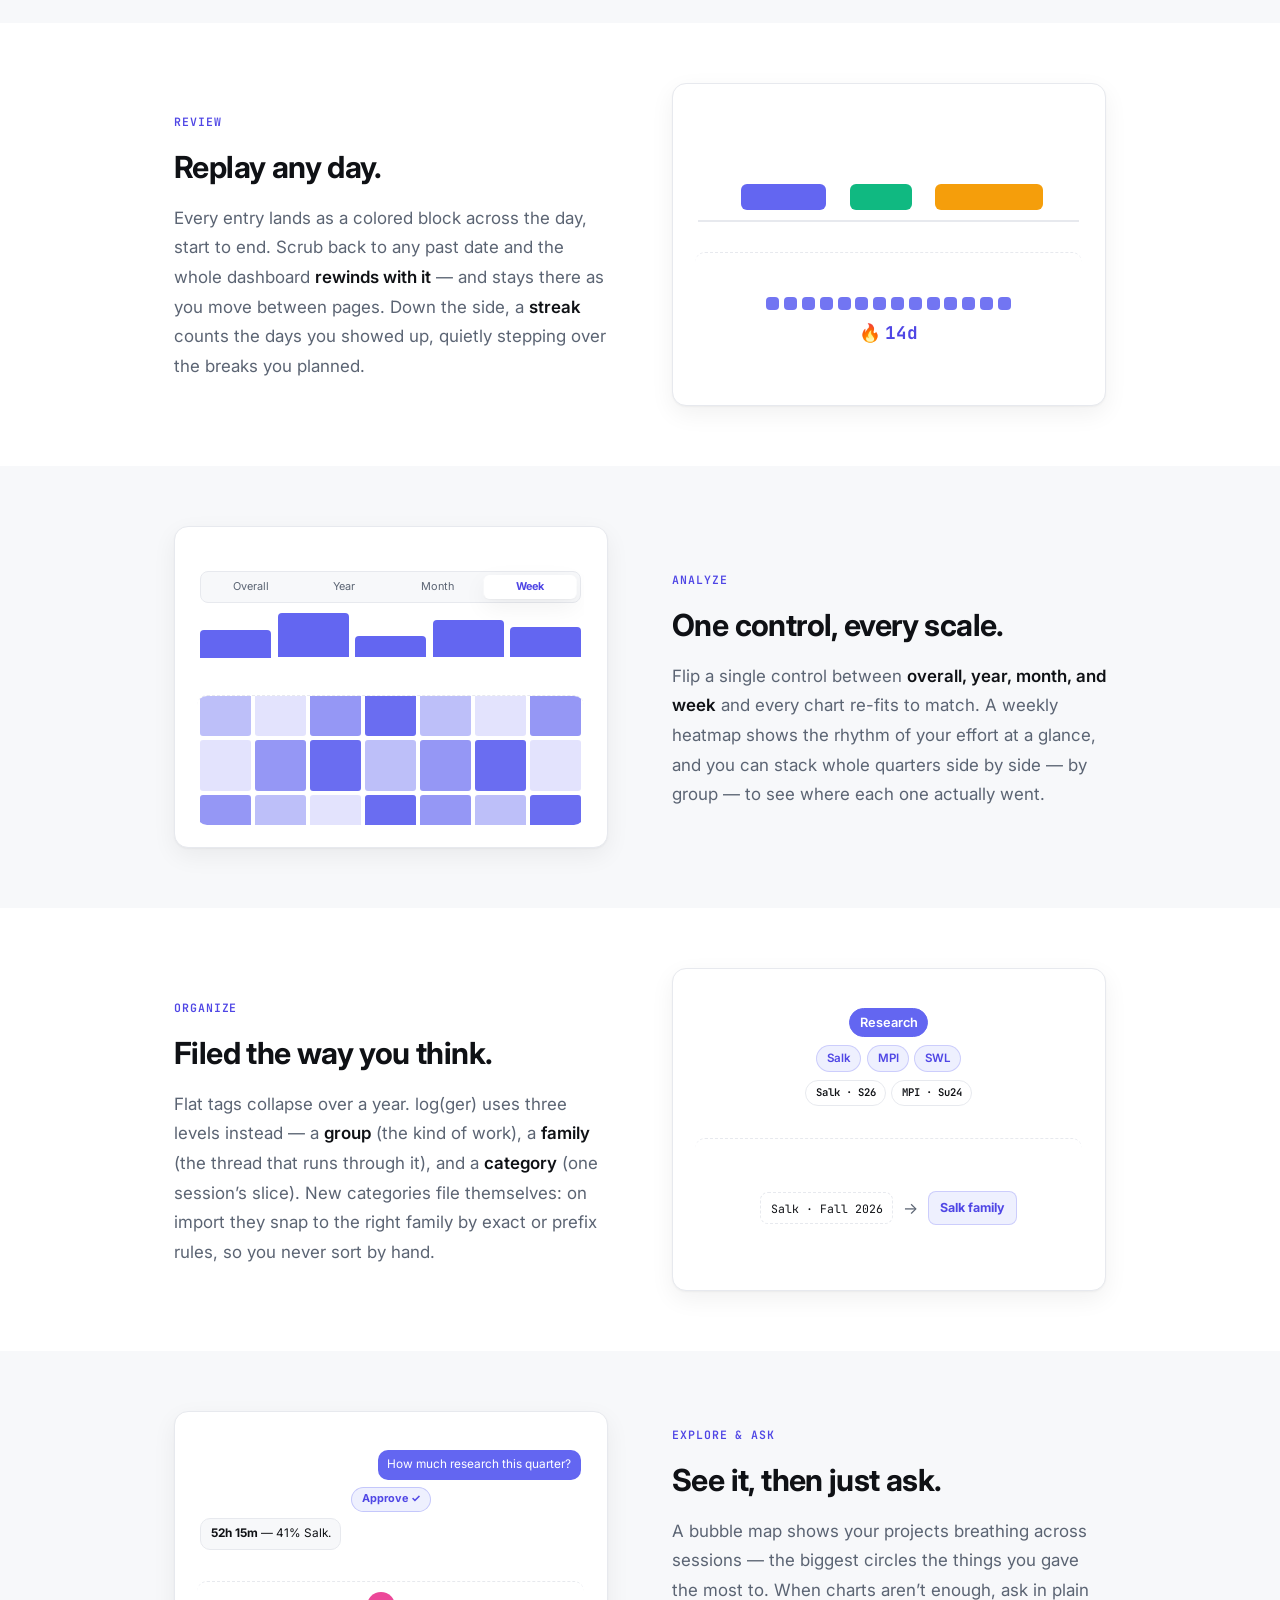
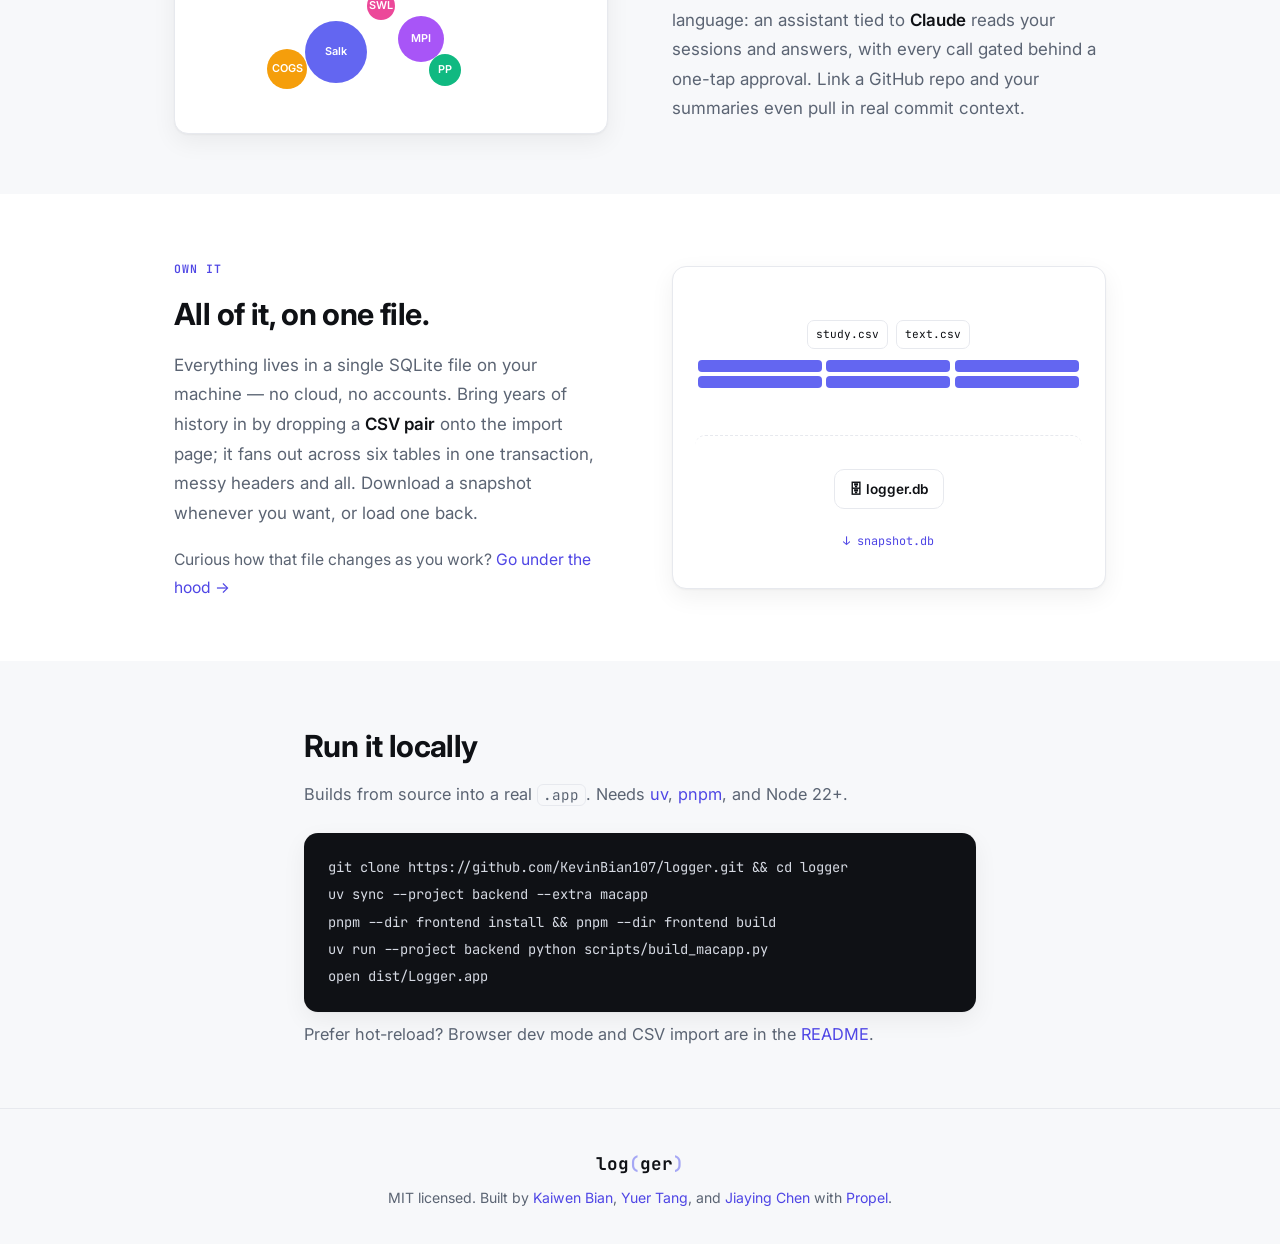
==== commit 27f57d47: "updated website" ====
--- a/index.html
+++ b/index.html
@@ -4,589 +4,323 @@
   <meta charset="UTF-8" />
   <meta name="viewport" content="width=device-width, initial-scale=1.0" />
   <title>log(ger) &mdash; Track time like you mean it.</title>
-  <meta name="description" content="A personal productivity tracker that replaces spreadsheets with real-time timers, hierarchical organization, and an AI assistant that can answer questions about your own time." />
+  <meta name="description" content="A local-first time tracker: real-time timers, breaks, analytics that rescale with one control, and an AI that answers questions about your own time. No cloud, no accounts." />
   <link rel="preconnect" href="https://fonts.googleapis.com" />
   <link rel="preconnect" href="https://fonts.gstatic.com" crossorigin />
-  <link href="https://fonts.googleapis.com/css2?family=Noto+Sans:wght@300;400;500;600;700&family=Noto+Sans+Mono:wght@400;500&display=swap" rel="stylesheet" />
+  <link href="https://fonts.googleapis.com/css2?family=Inter:wght@400;500;600;700&family=JetBrains+Mono:wght@500;600&display=swap" rel="stylesheet" />
   <link rel="icon" type="image/svg+xml" href="favicon.svg" />
   <link rel="stylesheet" href="style.css" />
 </head>
 <body>
 
-<!-- Table of Contents (sidebar, large screens) -->
-<nav class="toc-wrapper" aria-label="Table of Contents">
-  <div class="toc">
-    <h4>Contents</h4>
-    <a href="#overview" data-toc-link>What it is</a>
-    <a href="#demo" data-toc-link>Demo</a>
-    <a href="#workflow" data-toc-link>Workflow</a>
-    <a href="#features" data-toc-link>Features</a>
-    <a href="#hierarchy" data-toc-link>How it's organized</a>
-    <a href="#data-to-insight" data-toc-link>Data &rarr; Insight</a>
-    <a href="#getting-started" data-toc-link>Try it</a>
-    <a href="#acknowledgments" data-toc-link>Credits</a>
-  </div>
-</nav>
-
-<main class="container">
-
-  <!-- Hero -->
-  <header class="hero" id="top">
-    <div class="hero-logo-text">
-      <span class="logo-text">log<span class="logo-dim">(</span>ger<span class="logo-dim">)</span></span>
-    </div>
-    <p class="subtitle">
-      Track time like you mean it. A personal productivity tracker that replaces spreadsheets with
-      real-time timers, hierarchical organization, and an AI assistant that can answer questions
-      about your own time.
+<main>
+
+  <!-- ── Hero ───────────────────────────────────────────── -->
+  <header class="hero">
+    <div class="container hero-inner">
+      <h1 class="reveal logo">log<span class="dim">(</span>ger<span class="dim">)</span></h1>
+      <p class="tagline reveal">Track time like you mean it.</p>
+      <p class="lede reveal">
+        A personal time tracker with real-time timers, analytics that rescale with one
+        control, and an AI that answers questions about your own time. Your data lives
+        on your machine &mdash; nowhere else.
+      </p>
+      <div class="cta-row reveal">
+        <a class="btn btn-primary" href="#get-it">Run it locally</a>
+        <a class="btn" href="https://github.com/KevinBian107/logger" target="_blank" rel="noopener">
+          <svg viewBox="0 0 16 16" fill="currentColor" aria-hidden="true"><path d="M8 0C3.58 0 0 3.58 0 8c0 3.54 2.29 6.53 5.47 7.59.4.07.55-.17.55-.38 0-.19-.01-.82-.01-1.49-2.01.37-2.53-.49-2.69-.94-.09-.23-.48-.94-.82-1.13-.28-.15-.68-.52-.01-.53.63-.01 1.08.58 1.23.82.72 1.21 1.87.87 2.33.66.07-.52.28-.87.51-1.07-1.78-.2-3.64-.89-3.64-3.95 0-.87.31-1.59.82-2.15-.08-.2-.36-1.02.08-2.12 0 0 .67-.21 2.2.82.64-.18 1.32-.27 2-.27.68 0 1.36.09 2 .27 1.53-1.04 2.2-.82 2.2-.82.44 1.1.16 1.92.08 2.12.51.56.82 1.27.82 2.15 0 3.07-1.87 3.75-3.65 3.95.29.25.54.73.54 1.48 0 1.07-.01 1.93-.01 2.2 0 .21.15.46.55.38A8.013 8.013 0 0016 8c0-4.42-3.58-8-8-8z"/></svg>
+          Source
+        </a>
+        <a class="btn" href="under-the-hood.html">Under the hood</a>
+      </div>
+      <p class="authors reveal">
+        <a href="https://kbian.org" target="_blank" rel="noopener">Kaiwen Bian</a> &middot;
+        <a href="https://yuertang.dev/" target="_blank" rel="noopener">Yuer Tang</a> &middot;
+        <a href="https://rcwoshimaodev.vercel.app/" target="_blank" rel="noopener">Jiaying Chen</a>
+      </p>
+    </div>
+
+    <!-- Product mock -->
+    <div class="container">
+      <div class="mock reveal" aria-label="log(ger) dashboard preview">
+        <div class="mock-chrome">
+          <span class="mock-dot"></span><span class="mock-dot"></span><span class="mock-dot"></span>
+          <span class="mock-title">log(ger) — Spring 2026</span>
+        </div>
+        <div class="mock-body">
+          <div class="mock-top">
+            <div>
+              <div class="mock-greet">Good afternoon</div>
+              <div class="mock-sub">Monday · May 25</div>
+            </div>
+            <span class="mock-pill"><span class="mock-live"></span>Spring 2026 · active</span>
+          </div>
+          <div class="mock-stats">
+            <div class="mock-stat"><span class="mock-stat-k">Today</span><span class="mock-stat-v"><span class="counter" data-to="245" data-suffix="m">0m</span></span></div>
+            <div class="mock-stat"><span class="mock-stat-k">Entries</span><span class="mock-stat-v"><span class="counter" data-to="4">0</span></span></div>
+            <div class="mock-stat mock-stat-accent"><span class="mock-stat-k">Streak</span><span class="mock-stat-v"><span class="counter" data-to="14" data-suffix="d">0d</span></span></div>
+            <div class="mock-stat"><span class="mock-stat-k">Quick start</span><span class="mock-stat-v mock-quick">Salk Research <span class="mock-play">▶</span></span></div>
+          </div>
+          <svg class="mock-chart" viewBox="0 0 600 150" preserveAspectRatio="none" aria-hidden="true">
+            <path class="mock-area mock-area-2" d="M0 150 L0 92 C120 78 240 64 360 60 C460 57 540 54 600 50 L600 150 Z" />
+            <path class="mock-area mock-area-1" d="M0 150 L0 118 C120 110 240 100 360 96 C460 93 540 90 600 86 L600 150 Z" />
+          </svg>
+          <div class="mock-legend">
+            <span style="--c:#6366F1">Salk</span>
+            <span style="--c:#A855F7">COGS</span>
+            <span style="--c:#F59E0B">PP</span>
+            <span style="--c:#10B981">Training</span>
+          </div>
+        </div>
+      </div>
+    </div>
+  </header>
+
+  <!-- ── Intro ──────────────────────────────────────────── -->
+  <section class="band">
+    <div class="container narrow">
+      <p class="intro reveal">
+        It started as three years of spreadsheets and a Jupyter notebook. log(ger) keeps the
+        idea &mdash; every minute is worth logging &mdash; and turns it into something you&rsquo;d
+        actually want to open: <strong>you hit start, do the work, hit stop</strong>, and the
+        dashboards, streaks, and answers all fall out of that one habit.
+      </p>
+    </div>
+  </section>
+
+  <!-- ── Row 1 · Capture ────────────────────────────────── -->
+  <section class="band alt">
+    <div class="container">
+      <div class="frow">
+        <div class="frow-media">
+          <div class="viz viz-timer reveal">
+            <div class="vt-row"><span class="vt-dot"></span><span class="vt-name">Salk Research</span><span class="vt-clock"><span class="counter" data-to="14" data-suffix="m">0m</span></span></div>
+            <div class="vt-row vt-row2"><span class="vt-dot"></span><span class="vt-name">Writing</span><span class="vt-clock">live</span></div>
+            <div class="vt-bar"><i></i></div>
+          </div>
+          <div class="viz viz-break reveal">
+            <div class="vb-week">
+              <span class="vb-day on"></span><span class="vb-day on"></span>
+              <span class="vb-day rest">🌴</span><span class="vb-day rest">🌴</span>
+              <span class="vb-day on"></span><span class="vb-day on"></span><span class="vb-day on"></span>
+            </div>
+            <div class="vb-bridge"></div>
+            <div class="vb-flag">🔥 streak kept</div>
+          </div>
+        </div>
+        <div class="frow-text reveal">
+          <span class="kicker">Capture</span>
+          <h3>Start, work, stop.</h3>
+          <p>
+            Hit play on a category and the clock runs &mdash; pause for a coffee, resume, stop when
+            you&rsquo;re done. Run a few timers at once, and everything rounds to the honest minute.
+            Forgot to start one? A <strong>manual entry</strong> backfills the time after the fact.
+            And when you take a day off, mark it a <strong>break</strong>: it logs nothing, yet your
+            streak bridges right over it.
+          </p>
+        </div>
+      </div>
+    </div>
+  </section>
+
+  <!-- ── Row 2 · Review ─────────────────────────────────── -->
+  <section class="band">
+    <div class="container">
+      <div class="frow reverse">
+        <div class="frow-media">
+          <div class="viz viz-line reveal">
+            <div class="vl-axis"></div>
+            <span class="vl-block vl-b1"></span>
+            <span class="vl-block vl-b2"></span>
+            <span class="vl-block vl-b3"></span>
+          </div>
+          <div class="viz viz-streak reveal">
+            <div class="vs-dots">
+              <i></i><i></i><i></i><i></i><i></i><i></i><i></i>
+              <i></i><i></i><i></i><i></i><i></i><i></i><i></i>
+            </div>
+            <div class="vs-count">🔥 <span class="counter" data-to="14" data-suffix="d">0d</span></div>
+          </div>
+        </div>
+        <div class="frow-text reveal">
+          <span class="kicker">Review</span>
+          <h3>Replay any day.</h3>
+          <p>
+            Every entry lands as a colored block across the day, start to end. Scrub back to any
+            past date and the whole dashboard <strong>rewinds with it</strong> &mdash; and stays
+            there as you move between pages. Down the side, a <strong>streak</strong> counts the
+            days you showed up, quietly stepping over the breaks you planned.
+          </p>
+        </div>
+      </div>
+    </div>
+  </section>
+
+  <!-- ── Row 3 · Analyze ────────────────────────────────── -->
+  <section class="band alt">
+    <div class="container">
+      <div class="frow">
+        <div class="frow-media">
+          <div class="viz viz-scale reveal">
+            <div class="vsc-seg">
+              <span>Overall</span><span>Year</span><span>Month</span><span class="on">Week</span>
+              <i class="vsc-pill"></i>
+            </div>
+            <div class="vsc-bars"><i></i><i></i><i></i><i></i><i></i></div>
+          </div>
+          <div class="viz viz-heat reveal">
+            <div class="vh-grid">
+              <i class="l2"></i><i class="l1"></i><i class="l3"></i><i class="l4"></i><i class="l2"></i><i class="l1"></i><i class="l3"></i>
+              <i class="l1"></i><i class="l3"></i><i class="l4"></i><i class="l2"></i><i class="l3"></i><i class="l4"></i><i class="l1"></i>
+              <i class="l3"></i><i class="l2"></i><i class="l1"></i><i class="l4"></i><i class="l3"></i><i class="l2"></i><i class="l4"></i>
+            </div>
+          </div>
+        </div>
+        <div class="frow-text reveal">
+          <span class="kicker">Analyze</span>
+          <h3>One control, every scale.</h3>
+          <p>
+            Flip a single control between <strong>overall, year, month, and week</strong> and every
+            chart re-fits to match. A weekly heatmap shows the rhythm of your effort at a glance,
+            and you can stack whole quarters side by side &mdash; by group &mdash; to see where each
+            one actually went.
+          </p>
+        </div>
+      </div>
+    </div>
+  </section>
+
+  <!-- ── Row 4 · Organize ───────────────────────────────── -->
+  <section class="band">
+    <div class="container">
+      <div class="frow reverse">
+        <div class="frow-media">
+          <div class="viz viz-tree reveal">
+            <span class="vtr g">Research</span>
+            <div class="vtr-row"><span class="vtr f">Salk</span><span class="vtr f">MPI</span><span class="vtr f">SWL</span></div>
+            <div class="vtr-row"><span class="vtr c">Salk · S26</span><span class="vtr c">MPI · Su24</span></div>
+          </div>
+          <div class="viz viz-match reveal">
+            <span class="vmt-loose">Salk · Fall 2026</span>
+            <span class="vmt-arrow">→</span>
+            <span class="vmt-bucket">Salk family</span>
+          </div>
+        </div>
+        <div class="frow-text reveal">
+          <span class="kicker">Organize</span>
+          <h3>Filed the way you think.</h3>
+          <p>
+            Flat tags collapse over a year. log(ger) uses three levels instead &mdash; a
+            <strong>group</strong> (the kind of work), a <strong>family</strong> (the thread that
+            runs through it), and a <strong>category</strong> (one session&rsquo;s slice). New
+            categories file themselves: on import they snap to the right family by exact or prefix
+            rules, so you never sort by hand.
+          </p>
+        </div>
+      </div>
+    </div>
+  </section>
+
+  <!-- ── Row 5 · Explore & ask ──────────────────────────── -->
+  <section class="band alt">
+    <div class="container">
+      <div class="frow">
+        <div class="frow-media">
+          <div class="viz viz-chat reveal">
+            <div class="vch-q">How much research this quarter?</div>
+            <div class="vch-ok">Approve ✓</div>
+            <div class="vch-a"><strong>52h 15m</strong> — 41% Salk.</div>
+          </div>
+          <div class="viz viz-bubbles reveal">
+            <span class="vbb b1">Salk</span>
+            <span class="vbb b2">MPI</span>
+            <span class="vbb b3">COGS</span>
+            <span class="vbb b4">PP</span>
+            <span class="vbb b5">SWL</span>
+          </div>
+        </div>
+        <div class="frow-text reveal">
+          <span class="kicker">Explore &amp; ask</span>
+          <h3>See it, then just ask.</h3>
+          <p>
+            A bubble map shows your projects breathing across sessions &mdash; the biggest circles
+            the things you gave the most to. When charts aren&rsquo;t enough, ask in plain language:
+            an assistant tied to <strong>Claude</strong> reads your sessions and answers, with every
+            call gated behind a one-tap approval. Link a GitHub repo and your summaries even pull in
+            real commit context.
+          </p>
+        </div>
+      </div>
+    </div>
+  </section>
+
+  <!-- ── Row 6 · Own it ─────────────────────────────────── -->
+  <section class="band">
+    <div class="container">
+      <div class="frow reverse">
+        <div class="frow-media">
+          <div class="viz viz-csv reveal">
+            <div class="vcs-files"><span>study.csv</span><span>text.csv</span></div>
+            <div class="vcs-fan"><i></i><i></i><i></i><i></i><i></i><i></i></div>
+          </div>
+          <div class="viz viz-port reveal">
+            <span class="vp-file">🗄 logger.db</span>
+            <span class="vp-snap">↓ snapshot.db</span>
+          </div>
+        </div>
+        <div class="frow-text reveal">
+          <span class="kicker">Own it</span>
+          <h3>All of it, on one file.</h3>
+          <p>
+            Everything lives in a single SQLite file on your machine &mdash; no cloud, no accounts.
+            Bring years of history in by dropping a <strong>CSV pair</strong> onto the import page;
+            it fans out across six tables in one transaction, messy headers and all. Download a
+            snapshot whenever you want, or load one back.
+          </p>
+          <p class="band-tail">
+            Curious how that file changes as you work?
+            <a href="under-the-hood.html">Go under the hood &rarr;</a>
+          </p>
+        </div>
+      </div>
+    </div>
+  </section>
+
+  <!-- ── Get it ─────────────────────────────────────────── -->
+  <section class="band alt" id="get-it">
+    <div class="container narrow">
+      <h2 class="reveal">Run it locally</h2>
+      <p class="section-lede reveal">
+        Builds from source into a real <code>.app</code>. Needs
+        <a href="https://docs.astral.sh/uv/" target="_blank" rel="noopener">uv</a>,
+        <a href="https://pnpm.io/" target="_blank" rel="noopener">pnpm</a>, and Node 22+.
+      </p>
+      <div class="code-card reveal">
+<pre><code>git clone https://github.com/KevinBian107/logger.git &amp;&amp; cd logger
+uv sync --project backend --extra macapp
+pnpm --dir frontend install &amp;&amp; pnpm --dir frontend build
+uv run --project backend python scripts/build_macapp.py
+open dist/Logger.app</code></pre>
+      </div>
+      <p class="section-lede reveal">
+        Prefer hot-reload? Browser dev mode and CSV import are in the
+        <a href="https://github.com/KevinBian107/logger#readme" target="_blank" rel="noopener">README</a>.
+      </p>
+    </div>
+  </section>
+
+</main>
+
+<footer>
+  <div class="container footer-inner">
+    <span class="footer-logo">log<span class="dim">(</span>ger<span class="dim">)</span></span>
+    <p>
+      MIT licensed. Built by
+      <a href="https://kbian.org" target="_blank" rel="noopener">Kaiwen Bian</a>,
+      <a href="https://yuertang.dev/" target="_blank" rel="noopener">Yuer Tang</a>,
+      and <a href="https://rcwoshimaodev.vercel.app/" target="_blank" rel="noopener">Jiaying Chen</a>
+      with <a href="https://kevinbian107.github.io/propel-website/" target="_blank" rel="noopener">Propel</a>.
     </p>
-    <p class="author">
-      <a href="https://kbian.org" target="_blank" rel="noopener">Kaiwen Bian</a> &middot;
-      <a href="https://yuertang.dev/" target="_blank" rel="noopener">Yuer Tang</a> &middot;
-      <a href="https://rcwoshimaodev.vercel.app/" target="_blank" rel="noopener">Jiaying Chen</a>
-    </p>
-
-    <div class="quick-links">
-      <a href="#demo">
-        <svg viewBox="0 0 16 16" fill="currentColor"><path d="M5 3v10l8-5-8-5z"/></svg>
-        Watch the demo
-      </a>
-      <a href="https://github.com/KevinBian107/logger" target="_blank" rel="noopener">
-        <svg viewBox="0 0 16 16" fill="currentColor"><path d="M8 0C3.58 0 0 3.58 0 8c0 3.54 2.29 6.53 5.47 7.59.4.07.55-.17.55-.38 0-.19-.01-.82-.01-1.49-2.01.37-2.53-.49-2.69-.94-.09-.23-.48-.94-.82-1.13-.28-.15-.68-.52-.01-.53.63-.01 1.08.58 1.23.82.72 1.21 1.87.87 2.33.66.07-.52.28-.87.51-1.07-1.78-.2-3.64-.89-3.64-3.95 0-.87.31-1.59.82-2.15-.08-.2-.36-1.02.08-2.12 0 0 .67-.21 2.2.82.64-.18 1.32-.27 2-.27.68 0 1.36.09 2 .27 1.53-1.04 2.2-.82 2.2-.82.44 1.1.16 1.92.08 2.12.51.56.82 1.27.82 2.15 0 3.07-1.87 3.75-3.65 3.95.29.25.54.73.54 1.48 0 1.07-.01 1.93-.01 2.2 0 .21.15.46.55.38A8.013 8.013 0 0016 8c0-4.42-3.58-8-8-8z"/></svg>
-        Source code
-      </a>
-      <a href="#getting-started">
-        <svg viewBox="0 0 16 16" fill="currentColor"><path d="M8.75 1a.75.75 0 00-1.5 0v7.69L4.78 6.22a.75.75 0 10-1.06 1.06l3.75 3.75c.3.3.77.3 1.06 0l3.75-3.75a.75.75 0 00-1.06-1.06L8.75 8.69V1zM2.75 13a.75.75 0 000 1.5h10.5a.75.75 0 000-1.5H2.75z"/></svg>
-        Try it locally
-      </a>
-      <a href="under-the-hood.html">
-        <svg viewBox="0 0 16 16" fill="currentColor"><path d="M2 3.5C2 2.12 4.69 1 8 1s6 1.12 6 2.5v9c0 1.38-2.69 2.5-6 2.5s-6-1.12-6-2.5v-9zm6 5c2.97 0 5.4-.79 5.4-2.5S10.97 4 8 4s-5.4.79-5.4 2c0 1.71 2.43 2.5 5.4 2.5z"/></svg>
-        Under the hood
-      </a>
-    </div>
-
-    <div class="dev-banner">
-      <strong>Local-first &middot; Mac native.</strong>
-      Runs as a real <code>.app</code> on your machine &mdash; your database stays in
-      <code>~/Library/Application&nbsp;Support/Logger/</code>. No cloud, no accounts.
-      <a href="#getting-started">Build &amp; launch instructions &darr;</a>
-    </div>
-  </header>
-
-  <!-- What it is -->
-  <section id="overview" class="fade-in">
-    <h2>What it is</h2>
-    <p>
-      log(ger) is for people who care enough about their time to track it &mdash; students, researchers,
-      makers &mdash; but who never want to feel like they&rsquo;re doing data entry. You hit start,
-      you do the work, you hit stop. Everything else &mdash; the dashboards, the streaks, the
-      project-progression view, the natural-language Q&amp;A &mdash; flows from the same simple act.
-    </p>
-    <p>
-      The previous version of this idea lived in
-      <a href="https://github.com/KevinBian107/Chatable-Study-Database" target="_blank" rel="noopener">Chatable-Study-Database</a> &mdash;
-      three years of CSV files, a Jupyter notebook, and a homemade RAG pipeline. It worked, but
-      every quarter cost an hour of column-formatting and asking simple questions cost a pandas query.
-      log(ger) closes that loop into a single web app.
-    </p>
-  </section>
-
-  <!-- Demo -->
-  <section id="demo" class="fade-in">
-    <h2>See it in two minutes</h2>
-    <p>
-      Watch a full workflow: starting a session, logging time with timers, adding entries by hand,
-      browsing analytics, and asking the chat about your own data.
-    </p>
-
-    <!--
-      Animated HTML demo (not a real screen recording — a CSS-driven mockup that
-      loops through the same beats from the workflow shot list). If you record a
-      real screen capture later, drop logger-demo.mp4 here and swap this block
-      for a <video> tag.
-    -->
-    <div class="demo-player" aria-label="log(ger) feature demo">
-      <!-- Faux browser/window chrome -->
-      <div class="demo-chrome">
-        <span class="demo-dot demo-dot-red"></span>
-        <span class="demo-dot demo-dot-yellow"></span>
-        <span class="demo-dot demo-dot-green"></span>
-        <span class="demo-chrome-title">log(ger) — Spring 2026</span>
-      </div>
-
-      <!-- Stacked scenes; CSS keyframes fade between them -->
-      <div class="demo-stage">
-        <!-- Scene 1: Dashboard with running timer -->
-        <div class="demo-scene demo-scene-1">
-          <div class="demo-header">
-            <div>
-              <div class="demo-greeting">Good afternoon</div>
-              <div class="demo-date">Monday · May 25</div>
-            </div>
-            <div class="demo-session-pill">
-              <span class="demo-session-dot"></span>
-              Spring 2026 · active
-            </div>
-          </div>
-          <div class="demo-statcards">
-            <div class="demo-stat">
-              <div class="demo-stat-label">Today's Total</div>
-              <div class="demo-stat-value"><span class="demo-counter" data-from="0" data-to="245" data-suffix="m">0m</span></div>
-            </div>
-            <div class="demo-stat">
-              <div class="demo-stat-label">Entries Today</div>
-              <div class="demo-stat-value"><span class="demo-counter" data-from="0" data-to="4" data-suffix="">0</span></div>
-            </div>
-            <div class="demo-stat demo-stat-accent">
-              <div class="demo-stat-label">Current Streak</div>
-              <div class="demo-stat-value"><span class="demo-counter" data-from="0" data-to="14" data-suffix="d">0d</span></div>
-            </div>
-            <div class="demo-stat">
-              <div class="demo-stat-label">Quick Start</div>
-              <div class="demo-quick">
-                <span class="demo-quick-cat">Salk Research</span>
-                <span class="demo-play-btn">▶</span>
-              </div>
-            </div>
-          </div>
-          <div class="demo-timer">
-            <span class="demo-timer-dot"></span>
-            <span class="demo-timer-label">Salk Research</span>
-            <span class="demo-timer-clock">00:14:32</span>
-          </div>
-        </div>
-
-        <!-- Scene 2: Analytics chart drawing in -->
-        <div class="demo-scene demo-scene-2">
-          <div class="demo-section-title">Analytics · this quarter</div>
-          <svg class="demo-chart" viewBox="0 0 600 220" preserveAspectRatio="none">
-            <!-- Stacked area chart, four bands -->
-            <path class="demo-area demo-area-4" d="M0 220 L0 130 C100 110 200 90 300 80 C400 70 500 75 600 70 L600 220 Z" />
-            <path class="demo-area demo-area-3" d="M0 220 L0 155 C100 145 200 125 300 115 C400 110 500 105 600 100 L600 220 Z" />
-            <path class="demo-area demo-area-2" d="M0 220 L0 180 C100 170 200 160 300 150 C400 145 500 140 600 135 L600 220 Z" />
-            <path class="demo-area demo-area-1" d="M0 220 L0 200 C100 195 200 190 300 185 C400 180 500 175 600 170 L600 220 Z" />
-            <!-- Heatmap squares above (weekly heatmap suggestion) -->
-            <g class="demo-heatmap" transform="translate(20, 12)">
-              <!-- 4 rows x 13 cols -->
-            </g>
-          </svg>
-          <div class="demo-legend">
-            <span class="demo-leg-chip" style="--c:#3B82F6">Salk</span>
-            <span class="demo-leg-chip" style="--c:#A855F7">COGS</span>
-            <span class="demo-leg-chip" style="--c:#F59E0B">PP</span>
-            <span class="demo-leg-chip" style="--c:#EF4444">Training</span>
-          </div>
-        </div>
-
-        <!-- Scene 3: Group → Family → Category hierarchy with bubble pop-in -->
-        <div class="demo-scene demo-scene-3">
-          <div class="demo-section-title">Group → Family → Category</div>
-          <div class="demo-bubbles">
-            <div class="demo-bubble demo-bubble-research">
-              <span class="demo-bubble-label">Research</span>
-              <div class="demo-bubble-inner demo-bubble-inner-1"><span>Salk</span></div>
-              <div class="demo-bubble-inner demo-bubble-inner-2"><span>MPI</span></div>
-              <div class="demo-bubble-inner demo-bubble-inner-3"><span>SWL</span></div>
-            </div>
-            <div class="demo-bubble demo-bubble-courses">
-              <span class="demo-bubble-label">Courses</span>
-              <div class="demo-bubble-inner demo-bubble-inner-4"><span>COGS</span></div>
-              <div class="demo-bubble-inner demo-bubble-inner-5"><span>DSC</span></div>
-            </div>
-            <div class="demo-bubble demo-bubble-training">
-              <span class="demo-bubble-label">Training</span>
-              <div class="demo-bubble-inner demo-bubble-inner-6"><span>Training</span></div>
-            </div>
-          </div>
-        </div>
-
-        <!-- Scene 4: Chat — user query streams in, then assistant answer -->
-        <div class="demo-scene demo-scene-4">
-          <div class="demo-section-title">Ask your own data</div>
-          <div class="demo-chat">
-            <div class="demo-msg demo-msg-user">
-              <div class="demo-msg-bubble">How much research time this quarter?</div>
-            </div>
-            <div class="demo-msg demo-msg-assistant">
-              <div class="demo-msg-bubble">
-                <span class="demo-typing">In Spring 2026 you've logged <strong>52h 15m</strong> of research — 41% on Salk lab work and 32% on TopoMIMIC. Peak day: April 22 with 6h 40m.</span>
-              </div>
-            </div>
-          </div>
-        </div>
-      </div>
-
-      <!-- Progress strip across all scenes -->
-      <div class="demo-progress">
-        <div class="demo-progress-bar"></div>
-        <div class="demo-progress-ticks">
-          <span class="demo-tick demo-tick-1">Dashboard</span>
-          <span class="demo-tick demo-tick-2">Analytics</span>
-          <span class="demo-tick demo-tick-3">Hierarchy</span>
-          <span class="demo-tick demo-tick-4">Chat</span>
-        </div>
-      </div>
-    </div>
-
-    <p class="demo-fineprint">
-      The clip above is an in-page mockup, not a real screen recording. The actual app
-      looks the same — <a href="https://github.com/KevinBian107/logger" target="_blank" rel="noopener">clone the repo</a> and run it locally to see your own data flowing through these screens.
-    </p>
-  </section>
-
-  <!-- Workflow -->
-  <section id="workflow" class="fade-in">
-    <h2>The daily workflow</h2>
-    <p>Three things, in order. Everything else is on top.</p>
-
-    <div class="workflow-grid">
-      <div class="workflow-step">
-        <div class="workflow-num">1</div>
-        <h3>Start a session</h3>
-        <p>
-          A session is a window of time you care about together &mdash; usually an academic quarter
-          or a work cycle. You pick the year and the season, the app figures out the date range,
-          and that&rsquo;s the bucket all your data lands in. Returning users can import a CSV
-          instead of starting fresh.
-        </p>
-      </div>
-      <div class="workflow-step">
-        <div class="workflow-num">2</div>
-        <h3>Log time as it happens</h3>
-        <p>
-          Hit play on a category and the timer runs. Pause for breaks, resume when you&rsquo;re back,
-          stop when you&rsquo;re done &mdash; you get prompted for a description and location at
-          the end. Forgot to start a timer earlier today? Drop in a Manual Entry with a date and
-          minutes. Both produce the same kind of data.
-        </p>
-      </div>
-      <div class="workflow-step">
-        <div class="workflow-num">3</div>
-        <h3>Get answers, not data</h3>
-        <p>
-          The Analytics page lets you slice your time at every scale &mdash; today, this week,
-          this session, all-time, by category or by family. The Chat page lets you skip charts
-          entirely and just ask. The Projects page tells you what each of your ongoing projects
-          looked like quarter-by-quarter.
-        </p>
-      </div>
-    </div>
-  </section>
-
-  <!-- Features -->
-  <section id="features" class="fade-in">
-    <h2>What you can do</h2>
-
-    <div class="features-grid">
-      <div class="feature-card">
-        <div class="feature-icon feature-icon-timer">
-          <svg fill="none" stroke="currentColor" viewBox="0 0 24 24" stroke-width="1.5"><path stroke-linecap="round" stroke-linejoin="round" d="M12 8v4l3 3m6-3a9 9 0 11-18 0 9 9 0 0118 0z"/></svg>
-        </div>
-        <h3>Real-time timers</h3>
-        <p>Start, pause, stop. Run several at once if you need to (a meeting and a recording session in parallel). All timestamps auto-round to the nearest minute so your data stays honest.</p>
-      </div>
-      <div class="feature-card">
-        <div class="feature-icon feature-icon-data">
-          <svg fill="none" stroke="currentColor" viewBox="0 0 24 24" stroke-width="1.5"><path stroke-linecap="round" stroke-linejoin="round" d="M12 6v6m0 0v6m0-6h6m-6 0H6"/></svg>
-        </div>
-        <h3>Manual entry</h3>
-        <p>The escape hatch for the time you didn&rsquo;t time. Pick a date, a category, the minutes, and a note. Treated identically to timer data downstream.</p>
-      </div>
-      <div class="feature-card">
-        <div class="feature-icon feature-icon-analytics">
-          <svg fill="none" stroke="currentColor" viewBox="0 0 24 24" stroke-width="1.5"><path stroke-linecap="round" stroke-linejoin="round" d="M9 19v-6a2 2 0 00-2-2H5a2 2 0 00-2 2v6a2 2 0 002 2h2a2 2 0 002-2zm0 0V9a2 2 0 012-2h2a2 2 0 012 2v10m-6 0a2 2 0 002 2h2a2 2 0 002-2m0 0V5a2 2 0 012-2h2a2 2 0 012 2v14a2 2 0 01-2 2h-2a2 2 0 01-2-2z"/></svg>
-        </div>
-        <h3>Analytics that adapt</h3>
-        <p>Stacked area charts, category breakdowns, weekly heatmaps, side-by-side session comparisons. One control changes the time scale (overall / year / month / week) and every chart re-fits.</p>
-      </div>
-      <div class="feature-card">
-        <div class="feature-icon feature-icon-chat">
-          <svg fill="none" stroke="currentColor" viewBox="0 0 24 24" stroke-width="1.5"><path stroke-linecap="round" stroke-linejoin="round" d="M8 12h.01M12 12h.01M16 12h.01M21 12c0 4.418-4.03 8-9 8a9.863 9.863 0 01-4.255-.949L3 20l1.395-3.72C3.512 15.042 3 13.574 3 12c0-4.418 4.03-8 9-8s9 3.582 9 8z"/></svg>
-        </div>
-        <h3>Ask your own data</h3>
-        <p>An AI chat tied to Claude that has read-only access to your sessions. Ask &ldquo;what did I work on most in Spring 2025?&rdquo; or &ldquo;summarize my year.&rdquo; Every API call surfaces a tiny approval card &mdash; nothing leaves the app silently.</p>
-      </div>
-      <div class="feature-card">
-        <div class="feature-icon feature-icon-projects">
-          <svg fill="none" stroke="currentColor" viewBox="0 0 24 24" stroke-width="1.5"><path stroke-linecap="round" stroke-linejoin="round" d="M19 11H5m14 0a2 2 0 012 2v6a2 2 0 01-2 2H5a2 2 0 01-2-2v-6a2 2 0 012-2m14 0V9a2 2 0 00-2-2M5 11V9a2 2 0 012-2m0 0V5a2 2 0 012-2h6a2 2 0 012 2v2M7 7h10"/></svg>
-        </div>
-        <h3>Projects over time</h3>
-        <p>A bubble visualization where the biggest circles are Groups, the next layer is Families, and the leaves are individual sessions. You can see &mdash; literally see &mdash; what you actually spent your year on.</p>
-      </div>
-      <div class="feature-card">
-        <div class="feature-icon feature-icon-theme">
-          <svg fill="none" stroke="currentColor" viewBox="0 0 24 24" stroke-width="1.5"><path stroke-linecap="round" stroke-linejoin="round" d="M3 16v3a2 2 0 002 2h14a2 2 0 002-2v-3M16 12l-4 4-4-4M12 16V4"/></svg>
-        </div>
-        <h3>Bring your history</h3>
-        <p>If you&rsquo;ve been tracking time in CSVs already, drag both files (the numbers and the notes) onto the Import page. Column variations across years, BOM bytes, inconsistent header casing &mdash; all handled.</p>
-      </div>
-    </div>
-  </section>
-
-  <!-- Hierarchy -->
-  <section id="hierarchy" class="fade-in">
-    <h2>How log(ger) organizes time</h2>
-    <p>
-      Most time trackers give you one flat list of tags. That&rsquo;s fine for a week and
-      catastrophic for a year. log(ger) uses a three-level hierarchy that maps cleanly onto how
-      most people actually think about their work.
-    </p>
-
-    <div class="hierarchy-diagram">
-      <div class="hierarchy-row hierarchy-group">
-        <span class="hierarchy-label">Group</span>
-        <div class="hierarchy-chips">
-          <span class="chip chip-research">Research</span>
-          <span class="chip chip-training">Training</span>
-          <span class="chip chip-personal">Personal</span>
-          <span class="chip chip-courses">Courses</span>
-        </div>
-      </div>
-      <div class="hierarchy-row hierarchy-family">
-        <span class="hierarchy-label">Family</span>
-        <div class="hierarchy-chips">
-          <span class="chip chip-fam">Salk</span>
-          <span class="chip chip-fam">MPI</span>
-          <span class="chip chip-fam">SWL</span>
-          <span class="chip chip-fam">FMP</span>
-          <span class="chip chip-fam">PP</span>
-          <span class="chip chip-fam">COGS</span>
-          <span class="chip chip-fam">CSE</span>
-          <span class="chip chip-fam">DSC</span>
-        </div>
-      </div>
-      <div class="hierarchy-row hierarchy-category">
-        <span class="hierarchy-label">Category</span>
-        <div class="hierarchy-chips">
-          <span class="chip chip-cat">Salk &middot; Spring 2026</span>
-          <span class="chip chip-cat">COGS 118C &middot; Winter 2026</span>
-          <span class="chip chip-cat">Training &middot; Fall 2024</span>
-          <span class="chip chip-cat">PP &middot; Summer 2024</span>
-          <span class="chip chip-cat">+ many more</span>
-        </div>
-      </div>
-    </div>
-
-    <div class="hierarchy-explainer">
-      <div class="explainer-card">
-        <h4>A Group is the kind of thing</h4>
-        <p>Research, courses, personal work, training. Four buckets by default; you can add more. This is the level you reason at when you ask &ldquo;was that a good week?&rdquo;</p>
-      </div>
-      <div class="explainer-card">
-        <h4>A Family is the thread that runs through</h4>
-        <p>Your <code>Salk</code> family is the same project whether you&rsquo;re in Spring 2025 or Fall 2026. Department codes like <code>CSE</code> are families that catch every course in that department automatically.</p>
-      </div>
-      <div class="explainer-card">
-        <h4>A Category is one session&rsquo;s slice</h4>
-        <p>The actual line item you log against, scoped to one session. The same family lives in many sessions as different categories. Auto-matching means new categories find their family on import.</p>
-      </div>
-    </div>
-  </section>
-
-  <!-- Data → Insight -->
-  <section id="data-to-insight" class="fade-in">
-    <h2>From a stopwatch to insight</h2>
-    <p>
-      Every feature in log(ger) is downstream of the same simple act: a category accumulating
-      minutes during a session. Here&rsquo;s what gets built on top.
-    </p>
-
-    <div class="flow-diagram">
-      <div class="flow-step">
-        <div class="flow-step-tag">SOURCE</div>
-        <h4>Timer or manual entry</h4>
-        <p>You log time against a category. Minutes accumulate.</p>
-      </div>
-      <div class="flow-arrow">&rarr;</div>
-      <div class="flow-step">
-        <div class="flow-step-tag">AGGREGATE</div>
-        <h4>Observations &amp; daily totals</h4>
-        <p>The DB rolls up entries into per-day-per-category numbers.</p>
-      </div>
-      <div class="flow-arrow">&rarr;</div>
-      <div class="flow-step">
-        <div class="flow-step-tag">SHAPE</div>
-        <h4>Group &middot; Family &middot; Category</h4>
-        <p>Same numbers, indexed three ways. Same data, three lenses.</p>
-      </div>
-      <div class="flow-arrow">&rarr;</div>
-      <div class="flow-step">
-        <div class="flow-step-tag">SURFACE</div>
-        <h4>Dashboards &middot; Charts &middot; Chat</h4>
-        <p>Every view is a different cross-section of that same shape.</p>
-      </div>
-    </div>
-
-    <p class="flow-postscript">
-      That&rsquo;s why adding a new chart or a new question to the chat doesn&rsquo;t require new
-      logging behavior on your side. The data is the same; the questions are just different
-      cuts of it.
-    </p>
-  </section>
-
-
-  <!-- Getting Started -->
-  <section id="getting-started" class="fade-in">
-    <h2>Run it locally</h2>
-    <p>
-      log(ger) runs in two flavors — pick whichever fits. Both use the same code and
-      the same on-disk database; the only differences are how the UI is served and
-      whether you get a real <code>.app</code> in your Dock.
-    </p>
-
-    <div class="run-modes">
-      <div class="run-mode run-mode-app">
-        <div class="run-mode-tag">Recommended</div>
-        <h3>🖥️ Mac app</h3>
-        <p>Native window via WKWebView, no terminals after the build, DB at
-          <code>~/Library/Application&nbsp;Support/Logger/</code>. Double-click to launch.
-        </p>
-        <ul class="run-mode-bullets">
-          <li>Best for using the tool day-to-day.</li>
-          <li>One-time build (~30s), then <code>open dist/Logger.app</code>.</li>
-          <li>FastAPI + SvelteKit bundled together on one ephemeral port.</li>
-        </ul>
-      </div>
-      <div class="run-mode run-mode-dev">
-        <div class="run-mode-tag">For hackers</div>
-        <h3>🌐 Browser dev mode</h3>
-        <p>Two terminals with hot-reload — backend on <code>:8000</code>, Vite on
-          <code>:5173</code>. DB at <code>./logger.db</code> in the repo (separate from the app's data).
-        </p>
-        <ul class="run-mode-bullets">
-          <li>Best for tweaking the code (HMR on Svelte + Python).</li>
-          <li>Open <a href="#dev-setup">http://localhost:5173</a> in your browser, not the backend port.</li>
-          <li>No PyInstaller build needed.</li>
-        </ul>
-      </div>
-    </div>
-
-    <h3>Build the Mac app</h3>
-    <p>
-      Recommended path. Builds from source on your own machine, no external download.
-    </p>
-
-    <div class="install-steps">
-      <div class="install-step">
-        <div>
-          <p><strong>1. One-time prerequisites</strong></p>
-          <pre><code>brew install uv pnpm node@22
-brew unlink node 2>/dev/null
-brew link --overwrite --force node@22</code></pre>
-          <p>
-            uv (Python), pnpm (Node), <strong>Node 22.13+</strong> &mdash; older Node will fail with
-            <code>ERR_UNKNOWN_BUILTIN_MODULE: node:sqlite</code> on <code>pnpm install</code>.
-            The <code>brew link</code> step ensures <code>node --version</code> resolves to 22.
-          </p>
-        </div>
-      </div>
-      <div class="install-step">
-        <div>
-          <p><strong>2. Clone &amp; install deps</strong></p>
-          <pre><code>git clone https://github.com/KevinBian107/logger.git
-cd logger
-uv sync --project backend --extra macapp
-pnpm --dir frontend install</code></pre>
-          <p>The <code>macapp</code> extra adds <code>pywebview</code> + PyInstaller. The <code>--project backend</code> flag tells uv where <code>pyproject.toml</code> lives.</p>
-        </div>
-      </div>
-      <div class="install-step">
-        <div>
-          <p><strong>3. Build the app bundle</strong></p>
-          <pre><code>pnpm --dir frontend build
-uv run --project backend python scripts/build_macapp.py</code></pre>
-          <p>Output: <code>dist/Logger.app</code> (~65 MB, includes the FastAPI backend + static SvelteKit frontend + a WKWebView shell).</p>
-        </div>
-      </div>
-      <div class="install-step">
-        <div>
-          <p><strong>4. Launch</strong></p>
-          <pre><code>open dist/Logger.app</code></pre>
-          <p>If Gatekeeper objects on first launch:</p>
-          <pre><code>xattr -dr com.apple.quarantine dist/Logger.app</code></pre>
-          <p>Drag the app to <code>/Applications</code> if you'd like it permanent.</p>
-        </div>
-      </div>
-    </div>
-
-    <p class="getting-started-aside">
-      <strong>First-launch flow.</strong>
-      DB is empty on first run. On the <em>Data</em> tab, create a new session
-      (pick a year + season). Add a few categories. Hit play on the dashboard's
-      Quick Start to begin logging. Optional: paste an Anthropic API key in
-      <em>Settings</em> to unlock the AI chat assistant. Have old CSV data?
-      Drop the pair onto the Data tab's <em>Import</em> dropzone.
-    </p>
-
-    <h3 id="dev-setup">Or: run in the browser (dev mode)</h3>
-    <p>
-      Pick this path if you're hacking on the code. You skip the PyInstaller build
-      entirely &mdash; the backend runs in uvicorn's reload mode and Vite serves the SvelteKit
-      frontend with HMR. Two terminals, both with live-reload.
-    </p>
-
-    <div class="install-steps">
-      <div class="install-step">
-        <div>
-          <p><strong>Terminal 1 &mdash; backend on :8000</strong></p>
-          <pre><code>cd backend
-uv sync
-uv run uvicorn logger.main:app --reload --port 8000</code></pre>
-        </div>
-      </div>
-      <div class="install-step">
-        <div>
-          <p><strong>Terminal 2 &mdash; frontend on :5173</strong></p>
-          <pre><code>cd frontend
-pnpm install
-pnpm dev</code></pre>
-        </div>
-      </div>
-      <div class="install-step">
-        <div>
-          <p><strong>Open the UI</strong></p>
-          <pre><code>open http://localhost:5173</code></pre>
-          <p>
-            Open <strong>:5173</strong> (the frontend), not <strong>:8000</strong> (the backend &mdash; that one
-            returns 404 on <code>/</code> because it only serves <code>/api/*</code>). The Vite dev server
-            proxies API calls to the backend automatically.
-          </p>
-        </div>
-      </div>
-    </div>
-
-    <p class="getting-started-aside">
-      <strong>Two databases.</strong> Dev mode reads/writes <code>./logger.db</code> in your
-      repo checkout; the packaged Mac app reads/writes
-      <code>~/Library/Application&nbsp;Support/Logger/logger.db</code>. They're independent.
-      Use <em>Settings → Database → Download current</em> in one mode and
-      <em>Choose .db file</em> in the other to copy data between them.
-    </p>
-
-    <p class="built-with-note">
-      Built with SvelteKit, FastAPI, SQLite, D3, PyWebView, and the Claude API.
-      Development was driven by
-      <a href="https://kevinbian107.github.io/propel-website/" target="_blank" rel="noopener">Propel</a> &mdash;
-      a structured workflow for AI-assisted coding.
-    </p>
-  </section>
-
-  <!-- Acknowledgments -->
-  <section id="acknowledgments" class="fade-in">
-    <h2>Credits</h2>
-    <ul class="ack-list">
-      <li><a href="https://github.com/KevinBian107/Chatable-Study-Database" target="_blank" rel="noopener"><strong>Chatable-Study-Database</strong></a> &mdash; The Python/Jupyter ancestor. Same goal, less polish.</li>
-      <li><a href="https://kevinbian107.github.io/propel-website/" target="_blank" rel="noopener"><strong>Propel</strong></a> &mdash; The workflow framework used to build this with Claude Code.</li>
-      <li><a href="https://github.com/KevinBian107/code-manual" target="_blank" rel="noopener"><strong>Code Manual</strong></a> &mdash; Methodology notes for AI-assisted development.</li>
-    </ul>
-  </section>
-
-</main>
-
-<footer>
-  <div class="container">
-    <p>log(ger) is open source under the <a href="https://github.com/KevinBian107/logger/blob/main/LICENSE" target="_blank" rel="noopener">MIT License</a>.</p>
-    <p>Built by <a href="https://kbian.org" target="_blank" rel="noopener">Kaiwen Bian</a>, <a href="https://yuertang.dev/" target="_blank" rel="noopener">Yuer Tang</a>, and <a href="https://rcwoshimaodev.vercel.app/" target="_blank" rel="noopener">Jiaying Chen</a>.</p>
   </div>
 </footer>
 
--- a/style.css
+++ b/style.css
@@ -1,2665 +1,355 @@
-/* ── Reset & Base ── */
-*,
-*::before,
-*::after {
-  margin: 0;
-  padding: 0;
-  box-sizing: border-box;
-}
+/* ============================================================
+   log(ger) — shared styles (landing page + chrome)
+   Lean, modern, motion-restrained. All viz animations play ONCE
+   when a tile scrolls into view (main.js adds .visible). Transforms
+   + opacity only, so the reduced-motion block resolves to finals.
+   ============================================================ */
+
+*,*::before,*::after { margin:0; padding:0; box-sizing:border-box; }
 
 :root {
-  --font-sans: "Noto Sans", Arial, Helvetica, sans-serif;
-  --font-mono: "Noto Sans Mono", "Courier New", monospace;
-  --color-bg: #ffffff;
-  --color-text: #1a1a1a;
-  --color-muted: #555;
-  --color-accent: #2563eb;
-  --color-accent-light: #dbeafe;
-  --color-border: #e5e7eb;
-  --color-code-bg: #f8f9fa;
-  --color-banner-bg: #dbeafe;
-  --color-banner-border: #3b82f6;
-  --max-width: 820px;
-  --section-gap: 3.5rem;
-}
-
-html {
-  scroll-behavior: smooth;
-  font-size: 16px;
-}
-
+  --font-sans: "Inter", -apple-system, BlinkMacSystemFont, "Segoe UI", sans-serif;
+  --font-mono: "JetBrains Mono", "SF Mono", ui-monospace, monospace;
+
+  --bg: #ffffff;
+  --bg-soft: #f7f8fa;
+  --text: #0f1115;
+  --muted: #5b6473;
+  --border: #e7e9ee;
+  --accent: #6366f1;
+  --accent-ink: #4f46e5;
+  --accent-soft: #eef0fe;
+
+  --radius: 14px;
+  --shadow: 0 1px 2px rgba(15,17,21,.04), 0 8px 24px rgba(15,17,21,.06);
+  --shadow-lg: 0 12px 40px rgba(15,17,21,.10);
+  --ease: cubic-bezier(.16,1,.3,1);
+  --viz-ease: cubic-bezier(.16,1,.3,1);
+  --maxw: 980px;
+}
+
+html { scroll-behavior: smooth; font-size: 16px; -webkit-text-size-adjust: 100%; }
 body {
   font-family: var(--font-sans);
-  color: var(--color-text);
-  background: var(--color-bg);
-  line-height: 1.7;
+  color: var(--text);
+  background: var(--bg);
+  line-height: 1.65;
   -webkit-font-smoothing: antialiased;
 }
 
-/* ── Layout ── */
-.container {
-  max-width: var(--max-width);
-  margin: 0 auto;
-  padding: 0 1.5rem;
-}
-
-section {
-  margin-bottom: var(--section-gap);
-}
-
-/* ── Typography ── */
-h1 {
-  font-size: 2.4rem;
-  font-weight: 700;
-  line-height: 1.2;
-  letter-spacing: -0.02em;
-  margin-bottom: 0.5rem;
-}
-
-h2 {
-  font-size: 1.5rem;
-  font-weight: 600;
-  margin-bottom: 1rem;
-  padding-bottom: 0.3rem;
-  border-bottom: 2px solid var(--color-border);
-}
-
-h3 {
-  font-size: 1.15rem;
-  font-weight: 600;
-  margin-bottom: 0.5rem;
-}
-
-h4 {
-  font-size: 1rem;
-  font-weight: 600;
-  margin-bottom: 0.3rem;
-}
-
-p {
-  margin-bottom: 1rem;
-}
-
-a {
-  color: var(--color-accent);
-  text-decoration: none;
-}
-
-a:hover {
-  text-decoration: underline;
-}
-
-strong {
-  font-weight: 600;
-}
-
+.container { max-width: var(--maxw); margin: 0 auto; padding: 0 1.5rem; }
+a { color: var(--accent-ink); text-decoration: none; }
+a:hover { text-decoration: underline; }
 code {
-  font-family: var(--font-mono);
-  font-size: 0.88em;
-  background: var(--color-code-bg);
-  padding: 0.15em 0.4em;
-  border-radius: 4px;
-}
-
-pre {
-  background: var(--color-code-bg);
-  border: 1px solid var(--color-border);
-  border-radius: 6px;
-  padding: 1rem 1.25rem;
-  overflow-x: auto;
-  margin-bottom: 1rem;
-  font-size: 0.88rem;
-  line-height: 1.6;
-}
-
-pre code {
-  background: none;
-  padding: 0;
-}
-
-blockquote {
-  border-left: 3px solid var(--color-accent);
-  padding: 0.5rem 1rem;
-  margin: 1rem 0;
-  color: var(--color-muted);
-  background: var(--color-code-bg);
-  border-radius: 0 6px 6px 0;
-}
-
-/* ── Hero ── */
+  font-family: var(--font-mono); font-size: .87em;
+  background: var(--bg-soft); border: 1px solid var(--border);
+  padding: .08em .38em; border-radius: 6px;
+}
+
+/* ── Reveal (one-shot) ──────────────────────────────────── */
+.reveal { opacity: 0; transform: translateY(18px); transition: opacity .7s var(--ease), transform .7s var(--ease); will-change: opacity, transform; }
+.reveal.visible { opacity: 1; transform: none; }
+
+/* ── Hero ───────────────────────────────────────────────── */
 .hero {
-  text-align: center;
-  padding: 4rem 0 2rem;
-}
-
-.hero-logo-text {
-  margin-bottom: 1.25rem;
-}
-
-.logo-text {
-  font-family: "SF Mono", "Fira Code", "Consolas", var(--font-mono);
-  font-size: 3rem;
-  font-weight: 700;
-  color: var(--color-accent);
-  letter-spacing: -0.03em;
-}
-
-.logo-dim {
-  opacity: 0.4;
-}
-
-.hero .subtitle {
-  font-size: 1.15rem;
-  color: var(--color-muted);
-  max-width: 620px;
-  margin: 0.5rem auto 1.5rem;
-  line-height: 1.6;
-}
-
-.hero .author {
-  font-size: 0.95rem;
-  color: var(--color-muted);
-  margin-bottom: 1.5rem;
-}
-
-.hero .author a {
-  color: var(--color-text);
-  font-weight: 500;
-}
-
-/* ── Quick Links ── */
-.quick-links {
-  display: flex;
-  gap: 0.75rem;
-  justify-content: center;
-  flex-wrap: wrap;
-  margin-bottom: 2rem;
-}
-
-.quick-links a {
-  display: inline-flex;
-  align-items: center;
-  gap: 0.4rem;
-  padding: 0.45rem 1rem;
-  border: 1px solid var(--color-border);
-  border-radius: 6px;
-  font-size: 0.9rem;
-  font-weight: 500;
-  color: var(--color-text);
-  transition: border-color 0.2s, background 0.2s;
-}
-
-.quick-links a:hover {
-  border-color: var(--color-accent);
-  background: var(--color-accent-light);
-  text-decoration: none;
-}
-
-.quick-links a svg {
-  width: 16px;
-  height: 16px;
-}
-
-/* ── Propel Banner ── */
-.propel-banner {
-  background: linear-gradient(135deg, #ede9fe 0%, #dbeafe 100%);
-  border: 1px solid #a78bfa;
-  border-radius: 8px;
-  padding: 1rem 1.25rem;
-  margin-bottom: 1rem;
-  text-align: center;
-  font-size: 0.95rem;
-  line-height: 1.6;
-  color: var(--color-muted);
-}
-
-.propel-banner a {
-  color: #6d28d9;
-  font-weight: 500;
-  text-decoration: none;
-  display: inline-flex;
-  align-items: center;
-  gap: 0.35rem;
-}
-
-.propel-banner a:hover {
-  text-decoration: underline;
-}
-
-.propel-banner-icon {
-  width: 16px;
-  height: 16px;
-  color: #7c3aed;
-}
-
-.propel-banner a strong {
-  color: #6d28d9;
-}
-
-/* ── Propel Quick Link (highlighted) ── */
-.quick-links a.propel-link {
-  border-color: #a78bfa;
-  background: #ede9fe;
-  color: #6d28d9;
-}
-
-.quick-links a.propel-link:hover {
-  border-color: #7c3aed;
-  background: #ddd6fe;
-}
-
-/* ── Development Banner ── */
-.dev-banner {
-  background: var(--color-banner-bg);
-  border: 1px solid var(--color-banner-border);
-  border-radius: 8px;
-  padding: 1rem 1.25rem;
-  margin-bottom: 2.5rem;
-  text-align: center;
-  font-size: 0.95rem;
-  line-height: 1.6;
-}
-
-.dev-banner strong {
-  color: #1e40af;
-}
-
-/* ── Table of Contents ── */
-.toc {
-  position: sticky;
-  top: 1.5rem;
-  max-height: calc(100vh - 3rem);
-  overflow-y: auto;
-}
-
-.toc-wrapper {
-  display: none;
-}
-
-@media (min-width: 1200px) {
-  .toc-wrapper {
-    display: block;
-    position: fixed;
-    left: max(1rem, calc((100vw - var(--max-width)) / 2 - 220px));
-    top: 2rem;
-    width: 190px;
-    z-index: 10;
+  position: relative; padding: 5rem 0 3rem; text-align: center; overflow: hidden;
+  background:
+    radial-gradient(60rem 32rem at 50% -8rem, var(--accent-soft) 0%, transparent 60%),
+    linear-gradient(var(--bg), var(--bg-soft));
+}
+.hero-inner { display: flex; flex-direction: column; align-items: center; }
+.logo {
+  font-family: var(--font-mono); font-size: clamp(2.8rem, 8vw, 4.4rem);
+  font-weight: 700; letter-spacing: -.03em; line-height: 1; color: var(--text);
+}
+.logo .dim, .footer-logo .dim { color: var(--accent); opacity: .55; }
+.tagline { font-size: clamp(1.15rem, 3vw, 1.5rem); font-weight: 600; margin-top: 1rem; }
+.lede { max-width: 40rem; color: var(--muted); font-size: 1.05rem; margin: .85rem auto 0; }
+
+.cta-row { display: flex; gap: .6rem; flex-wrap: wrap; justify-content: center; margin-top: 1.8rem; }
+.btn {
+  display: inline-flex; align-items: center; gap: .45rem; font-size: .92rem; font-weight: 600;
+  color: var(--text); background: var(--bg); border: 1px solid var(--border);
+  padding: .6rem 1.1rem; border-radius: 10px;
+  transition: transform .18s var(--ease), border-color .18s, box-shadow .18s, background .18s;
+}
+.btn:hover { transform: translateY(-2px); border-color: #d3d6df; box-shadow: var(--shadow); text-decoration: none; }
+.btn svg { width: 16px; height: 16px; }
+.btn-primary { background: var(--accent); color: #fff; border-color: var(--accent); }
+.btn-primary:hover { background: var(--accent-ink); border-color: var(--accent-ink); box-shadow: 0 8px 22px rgba(99,102,241,.35); }
+.authors { margin-top: 1.5rem; font-size: .9rem; color: var(--muted); }
+.authors a { color: var(--text); font-weight: 500; }
+
+/* ── Product mock ───────────────────────────────────────── */
+.mock { margin: 3rem auto 0; max-width: 760px; background: var(--bg); border: 1px solid var(--border); border-radius: var(--radius); box-shadow: var(--shadow-lg); overflow: hidden; text-align: left; }
+.mock-chrome { display: flex; align-items: center; gap: .4rem; padding: .7rem .9rem; background: var(--bg-soft); border-bottom: 1px solid var(--border); }
+.mock-dot { width: 11px; height: 11px; border-radius: 50%; background: #d6d9e0; }
+.mock-dot:nth-child(1){ background:#ff5f57; } .mock-dot:nth-child(2){ background:#febc2e; } .mock-dot:nth-child(3){ background:#28c840; }
+.mock-title { margin-left: .6rem; font-size: .8rem; color: var(--muted); font-family: var(--font-mono); }
+.mock-body { padding: 1.3rem 1.4rem 1.5rem; }
+.mock-top { display: flex; justify-content: space-between; align-items: center; margin-bottom: 1.1rem; }
+.mock-greet { font-weight: 700; font-size: 1.05rem; }
+.mock-sub { font-size: .82rem; color: var(--muted); }
+.mock-pill { display: inline-flex; align-items: center; gap: .45rem; font-size: .78rem; font-weight: 500; border: 1px solid var(--border); border-radius: 999px; padding: .3rem .7rem; }
+.mock-live { width: 7px; height: 7px; border-radius: 50%; background: #28c840; animation: live-pulse 2s var(--ease) infinite; }
+.mock-stats { display: grid; grid-template-columns: repeat(4, 1fr); gap: .7rem; margin-bottom: 1.2rem; }
+.mock-stat { border: 1px solid var(--border); border-radius: 10px; padding: .7rem .8rem; background: var(--bg); }
+.mock-stat-accent { background: var(--accent-soft); border-color: rgba(99,102,241,.25); }
+.mock-stat-k { display: block; font-size: .68rem; text-transform: uppercase; letter-spacing: .06em; color: var(--muted); }
+.mock-stat-v { display: block; font-size: 1.25rem; font-weight: 700; margin-top: .2rem; }
+.mock-quick { font-size: .82rem !important; font-weight: 600 !important; display: flex; align-items: center; gap: .4rem; }
+.mock-play { color: var(--accent); }
+.mock-chart { width: 100%; height: 120px; display: block; }
+.mock-area-1 { fill: rgba(99,102,241,.85); }
+.mock-area-2 { fill: rgba(168,85,247,.45); }
+.mock-legend { display: flex; gap: 1rem; margin-top: .7rem; font-size: .76rem; color: var(--muted); }
+.mock-legend span { display: inline-flex; align-items: center; gap: .35rem; }
+.mock-legend span::before { content: ""; width: 9px; height: 9px; border-radius: 3px; background: var(--c); }
+@keyframes live-pulse { 0%{ box-shadow: 0 0 0 0 rgba(40,200,64,.5);} 70%{ box-shadow: 0 0 0 7px rgba(40,200,64,0);} 100%{ box-shadow: 0 0 0 0 rgba(40,200,64,0);} }
+
+/* ── Sections & bands ───────────────────────────────────── */
+.section { padding: 4rem 1.5rem; }
+.section h2, .band h2 { font-size: clamp(1.5rem, 3vw, 1.9rem); font-weight: 700; letter-spacing: -.02em; }
+.section-lede { color: var(--muted); max-width: 42rem; margin-top: .6rem; font-size: 1.02rem; }
+
+/* Full-width alternating bands give the page rhythm + flow */
+.band { padding: 3.75rem 0; }
+.band.alt { background: var(--bg-soft); }
+.container.narrow { max-width: 720px; }
+.intro { font-size: 1.18rem; line-height: 1.75; color: var(--muted); }
+.intro strong { color: var(--text); font-weight: 600; }
+.band-tail { margin-top: 1.8rem; font-size: 1rem; color: var(--muted); }
+
+/* ── Flowing feature rows ───────────────────────────────── */
+.frow { display: grid; grid-template-columns: 1fr 1fr; gap: clamp(2rem, 5vw, 4rem); align-items: center; }
+.frow.reverse .frow-media { order: 2; }
+.frow-media {
+  background: var(--bg); border: 1px solid var(--border); border-radius: var(--radius);
+  box-shadow: var(--shadow); padding: 1.4rem;
+  display: flex; flex-direction: column; gap: 1rem;
+}
+.kicker { display: inline-block; font-family: var(--font-mono); font-size: .72rem; font-weight: 600; letter-spacing: .08em; text-transform: uppercase; color: var(--accent-ink); margin-bottom: .7rem; }
+.frow-text h3 { font-size: clamp(1.4rem, 2.6vw, 1.9rem); font-weight: 700; letter-spacing: -.02em; margin-bottom: .7rem; }
+.frow-text p { font-size: 1.06rem; color: var(--muted); line-height: 1.75; }
+.frow-text p strong { color: var(--text); font-weight: 600; }
+.frow-text .band-tail { font-size: .98rem; margin-top: 1.1rem; }
+
+/* ── Viz panel (frameless — the row's media card is the frame) */
+.viz {
+  position: relative; height: 130px; border-radius: 10px; overflow: hidden;
+  display: flex; flex-direction: column; justify-content: center; gap: .5rem; padding: .4rem .2rem;
+}
+.viz i { display: block; }
+.frow-media .viz + .viz { border-top: 1px dashed var(--border); padding-top: 1rem; }
+
+/* 1 · Timers */
+.vt-row { display: flex; align-items: center; gap: .5rem; font-size: .82rem; opacity: 0; transform: translateY(8px); }
+.viz.visible .vt-row { animation: rise .5s var(--viz-ease) forwards; }
+.viz.visible .vt-row2 { animation-delay: .35s; }
+.vt-dot { width: 8px; height: 8px; border-radius: 50%; background: #28c840; }
+.vt-row2 .vt-dot { background: var(--accent); }
+.vt-name { flex: 1; font-weight: 600; }
+.vt-clock { font-family: var(--font-mono); color: var(--muted); }
+.vt-bar { height: 6px; border-radius: 99px; background: var(--border); overflow: hidden; }
+.vt-bar i { height: 100%; background: var(--accent); transform: scaleX(0); transform-origin: left; }
+.viz.visible .vt-bar i { animation: growX 1.1s var(--viz-ease) .2s forwards; }
+
+/* 2 · Manual entry */
+.vm-field { height: 12px; border-radius: 6px; background: var(--border); overflow: hidden; }
+.vm-field i { height: 100%; width: 100%; background: #cdd2dc; transform: scaleX(0); transform-origin: left; }
+.viz.visible .vm-field i { animation: growX .6s var(--viz-ease) forwards; }
+.viz.visible .vm-f2 i { animation-delay: .25s; }
+.vm-chip { align-self: flex-start; font-size: .8rem; font-weight: 600; background: var(--accent-soft); color: var(--accent-ink); border: 1px solid rgba(99,102,241,.25); border-radius: 8px; padding: .3rem .6rem; opacity: 0; transform: translateY(-10px); }
+.viz.visible .vm-chip { animation: drop .5s var(--viz-ease) .6s forwards; }
+
+/* 3 · Breaks */
+.vb-week { display: flex; gap: .35rem; justify-content: center; }
+.vb-day { width: 22px; height: 22px; border-radius: 6px; display: grid; place-items: center; font-size: .75rem; background: var(--border); opacity: 0; transform: scale(.5); }
+.vb-day.on { background: var(--accent); }
+.vb-day.rest { background: #fef3c7; }
+.viz.visible .vb-day { animation: pop .4s var(--viz-ease) forwards; }
+.viz.visible .vb-day:nth-child(2){ animation-delay:.06s } .viz.visible .vb-day:nth-child(3){ animation-delay:.12s }
+.viz.visible .vb-day:nth-child(4){ animation-delay:.18s } .viz.visible .vb-day:nth-child(5){ animation-delay:.24s }
+.viz.visible .vb-day:nth-child(6){ animation-delay:.30s } .viz.visible .vb-day:nth-child(7){ animation-delay:.36s }
+.vb-bridge { height: 3px; margin: 0 .4rem; border-radius: 99px; background: linear-gradient(90deg, var(--accent), #f59e0b); transform: scaleX(0); transform-origin: left; }
+.viz.visible .vb-bridge { animation: growX .7s var(--viz-ease) .45s forwards; }
+.vb-flag { text-align: center; font-size: .78rem; font-weight: 600; color: #b45309; opacity: 0; }
+.viz.visible .vb-flag { animation: rise .4s var(--viz-ease) .9s forwards; }
+
+/* 4 · Travel any day */
+.vc-pill { align-self: center; font-size: .8rem; font-weight: 600; border: 1px solid var(--border); background: var(--bg); border-radius: 999px; padding: .3rem .7rem; opacity: 0; transform: translateY(8px); }
+.viz.visible .vc-pill { animation: rise .5s var(--viz-ease) forwards; }
+.vc-screen { position: relative; height: 40px; }
+.vc-screen span { position: absolute; inset: 0; display: grid; place-items: center; font-family: var(--font-mono); font-size: 1.3rem; font-weight: 700; }
+.vc-old { color: var(--muted); }
+.vc-new { color: var(--accent-ink); opacity: 0; }
+.viz.visible .vc-old { animation: fade-out .5s var(--viz-ease) .5s forwards; }
+.viz.visible .vc-new { animation: fade-in .5s var(--viz-ease) .7s forwards; }
+
+/* 5 · Timeline */
+.viz-line { justify-content: flex-end; }
+.vl-axis { height: 2px; background: var(--border); margin-bottom: .5rem; }
+.vl-block { position: absolute; bottom: 26px; height: 26px; border-radius: 6px; transform: scaleX(0); transform-origin: left; }
+.vl-b1 { left: 12%; width: 22%; background: #6366f1; }
+.vl-b2 { left: 40%; width: 16%; background: #10b981; }
+.vl-b3 { left: 62%; width: 28%; background: #f59e0b; }
+.viz.visible .vl-block { animation: growX .55s var(--viz-ease) forwards; }
+.viz.visible .vl-b2 { animation-delay: .18s; }
+.viz.visible .vl-b3 { animation-delay: .36s; }
+
+/* 6 · Streaks */
+.vs-dots { display: flex; flex-wrap: wrap; gap: .3rem; justify-content: center; opacity: 0; transform: translateY(8px); }
+.viz.visible .vs-dots { animation: rise .5s var(--viz-ease) forwards; }
+.vs-dots i { width: 13px; height: 13px; border-radius: 4px; background: var(--accent); opacity: .9; }
+.vs-count { text-align: center; font-weight: 700; font-size: 1.1rem; }
+.vs-count .counter { font-family: var(--font-mono); color: var(--accent-ink); }
+
+/* 7 · Scale control */
+.vsc-seg { position: relative; display: flex; background: var(--bg-soft); border: 1px solid var(--border); border-radius: 8px; padding: 3px; font-size: .68rem; }
+.vsc-seg span { flex: 1; text-align: center; padding: .2rem 0; color: var(--muted); position: relative; z-index: 1; }
+.vsc-seg span.on { color: var(--accent-ink); font-weight: 700; }
+.vsc-pill { position: absolute; top: 3px; bottom: 3px; left: 3px; width: calc(25% - 1.5px); background: var(--bg); border-radius: 6px; box-shadow: var(--shadow); transform: translateX(0); }
+.viz.visible .vsc-pill { animation: slide-pill .7s var(--viz-ease) .2s forwards; }
+@keyframes slide-pill { to { transform: translateX(300%); } }
+.vsc-bars { display: flex; align-items: flex-end; gap: .4rem; height: 46px; }
+.vsc-bars i { flex: 1; background: var(--accent); border-radius: 4px 4px 0 0; transform: scaleY(0); transform-origin: bottom; }
+.vsc-bars i:nth-child(1){ height: 60% } .vsc-bars i:nth-child(2){ height: 95% } .vsc-bars i:nth-child(3){ height: 45% }
+.vsc-bars i:nth-child(4){ height: 80% } .vsc-bars i:nth-child(5){ height: 65% }
+.viz.visible .vsc-bars i { animation: growY .6s var(--viz-ease) .5s forwards; }
+.viz.visible .vsc-bars i:nth-child(2){ animation-delay:.58s } .viz.visible .vsc-bars i:nth-child(3){ animation-delay:.66s }
+.viz.visible .vsc-bars i:nth-child(4){ animation-delay:.74s } .viz.visible .vsc-bars i:nth-child(5){ animation-delay:.82s }
+
+/* 8 · Heatmap */
+.vh-grid { display: grid; grid-template-columns: repeat(7, 1fr); gap: 4px; opacity: 0; transform: scale(.92); }
+.viz.visible .vh-grid { animation: pop .6s var(--viz-ease) forwards; }
+.vh-grid i { aspect-ratio: 1; border-radius: 3px; background: var(--accent); }
+.vh-grid i.l1 { opacity: .18 } .vh-grid i.l2 { opacity: .42 } .vh-grid i.l3 { opacity: .68 } .vh-grid i.l4 { opacity: .95 }
+
+/* 9 · Compare sessions */
+.viz-compare { flex-direction: row; align-items: flex-end; justify-content: center; gap: 1.2rem; }
+.vcm-col { display: flex; flex-direction: column-reverse; width: 34px; height: 90px; justify-content: flex-start; }
+.vcm-col i { width: 100%; transform: scaleY(0); transform-origin: bottom; border-radius: 3px; }
+.vcm-col i.s1 { height: 45%; background: #6366f1 } .vcm-col i.s2 { height: 30%; background: #a855f7 } .vcm-col i.s3 { height: 22%; background: #f59e0b }
+.viz.visible .vcm-col i { animation: growY .6s var(--viz-ease) forwards; }
+.viz.visible .vcm-col:nth-child(2) i { animation-delay: .15s; }
+.viz.visible .vcm-col:nth-child(3) i { animation-delay: .3s; }
+
+/* 10 · Hierarchy tree */
+.viz-tree { align-items: center; gap: .45rem; }
+.vtr-row { display: flex; gap: .35rem; flex-wrap: wrap; justify-content: center; }
+.vtr { font-size: .72rem; font-weight: 600; border-radius: 999px; padding: .2rem .6rem; border: 1px solid var(--border); background: var(--bg); opacity: 0; transform: scale(.6); }
+.vtr.g { background: var(--accent); color: #fff; border-color: var(--accent); font-size: .8rem; }
+.vtr.f { background: var(--accent-soft); color: var(--accent-ink); border-color: rgba(99,102,241,.25); }
+.vtr.c { font-family: var(--font-mono); font-size: .66rem; }
+.viz.visible .vtr { animation: pop .45s var(--viz-ease) forwards; }
+.viz.visible .vtr-row:nth-of-type(1) .vtr { animation-delay: .2s; }
+.viz.visible .vtr-row:nth-of-type(2) .vtr { animation-delay: .45s; }
+
+/* 11 · Auto-matching */
+.viz-match { flex-direction: row; align-items: center; justify-content: center; gap: .6rem; }
+.vmt-loose { font-family: var(--font-mono); font-size: .72rem; border: 1px dashed var(--border); border-radius: 8px; padding: .35rem .6rem; opacity: 0; transform: translateX(-18px); }
+.viz.visible .vmt-loose { animation: slide-in-l .6s var(--viz-ease) forwards; }
+.vmt-arrow { color: var(--muted); opacity: 0; }
+.viz.visible .vmt-arrow { animation: fade-in .4s ease .5s forwards; }
+.vmt-bucket { font-size: .78rem; font-weight: 700; background: var(--accent-soft); color: var(--accent-ink); border: 1px solid rgba(99,102,241,.25); border-radius: 8px; padding: .35rem .7rem; }
+.viz.visible .vmt-bucket { animation: pulse-accent 1s var(--viz-ease) .7s; }
+
+/* 12 · Project bubbles */
+.viz-bubbles { flex-direction: row; align-items: center; justify-content: center; }
+.vbb { position: absolute; border-radius: 50%; display: grid; place-items: center; color: #fff; font-size: .68rem; font-weight: 600; opacity: 0; transform: scale(0); }
+.vbb.b1 { width: 62px; height: 62px; background: #6366f1; left: 28%; top: 30%; }
+.vbb.b2 { width: 46px; height: 46px; background: #a855f7; left: 52%; top: 26%; }
+.vbb.b3 { width: 40px; height: 40px; background: #f59e0b; left: 18%; top: 52%; }
+.vbb.b4 { width: 32px; height: 32px; background: #10b981; left: 60%; top: 56%; }
+.vbb.b5 { width: 28px; height: 28px; background: #ec4899; left: 44%; top: 8%; }
+.viz.visible .vbb { animation: pop .5s var(--viz-ease) forwards; }
+.viz.visible .vbb.b2 { animation-delay: .1s } .viz.visible .vbb.b3 { animation-delay: .2s }
+.viz.visible .vbb.b4 { animation-delay: .3s } .viz.visible .vbb.b5 { animation-delay: .4s }
+
+/* 13 · Chat */
+.viz-chat { gap: .4rem; }
+.vch-q, .vch-a { font-size: .74rem; border-radius: 10px; padding: .35rem .6rem; max-width: 85%; opacity: 0; transform: translateY(8px); }
+.vch-q { align-self: flex-end; background: var(--accent); color: #fff; }
+.vch-ok { align-self: center; font-size: .68rem; font-weight: 700; color: var(--accent-ink); background: var(--accent-soft); border: 1px solid rgba(99,102,241,.3); border-radius: 999px; padding: .15rem .6rem; opacity: 0; transform: scale(.8); }
+.vch-a { align-self: flex-start; background: var(--bg-soft); border: 1px solid var(--border); }
+.viz.visible .vch-q { animation: rise .4s var(--viz-ease) forwards; }
+.viz.visible .vch-ok { animation: pop .4s var(--viz-ease) .5s forwards; }
+.viz.visible .vch-a { animation: rise .4s var(--viz-ease) 1s forwards; }
+
+/* 14 · GitHub summaries */
+.viz-gh { align-items: center; gap: .5rem; }
+.vgh-fam { font-size: .78rem; font-weight: 700; background: var(--accent-soft); color: var(--accent-ink); border-radius: 8px; padding: .25rem .7rem; }
+.vgh-link { width: 2px; height: 14px; background: var(--border); transform: scaleY(0); transform-origin: top; }
+.viz.visible .vgh-link { animation: growY .4s var(--viz-ease) .4s forwards; }
+.vgh-repo { font-family: var(--font-mono); font-size: .72rem; border: 1px solid var(--border); background: var(--bg); border-radius: 8px; padding: .25rem .6rem; opacity: 0; transform: translateX(16px); }
+.viz.visible .vgh-repo { animation: slide-in-r .5s var(--viz-ease) .55s forwards; }
+.vgh-sum { font-size: .68rem; color: var(--muted); opacity: 0; }
+.viz.visible .vgh-sum { animation: fade-in .5s ease 1s forwards; }
+
+/* 15 · Portable DB */
+.viz-port { align-items: center; gap: .8rem; }
+.vp-file { font-size: .85rem; font-weight: 600; border: 1px solid var(--border); background: var(--bg); border-radius: 10px; padding: .5rem .9rem; opacity: 0; transform: scale(.85); }
+.viz.visible .vp-file { animation: pop .5s var(--viz-ease) forwards; }
+.vp-snap { font-family: var(--font-mono); font-size: .74rem; color: var(--accent-ink); opacity: 0; transform: translateY(-14px); }
+.viz.visible .vp-snap { animation: drop-down .7s var(--viz-ease) .5s forwards; }
+
+/* 16 · CSV import */
+.vcs-files { display: flex; gap: .5rem; justify-content: center; }
+.vcs-files span { font-family: var(--font-mono); font-size: .7rem; border: 1px solid var(--border); background: var(--bg); border-radius: 7px; padding: .25rem .5rem; opacity: 0; transform: translateY(-8px); }
+.viz.visible .vcs-files span { animation: drop .45s var(--viz-ease) forwards; }
+.viz.visible .vcs-files span:nth-child(2) { animation-delay: .12s; }
+.vcs-fan { display: grid; grid-template-columns: repeat(3, 1fr); gap: 4px; margin-top: .2rem; }
+.vcs-fan i { height: 12px; border-radius: 4px; background: var(--accent); opacity: 0; transform: scale(.6); }
+.viz.visible .vcs-fan i { animation: pop .4s var(--viz-ease) forwards; }
+.viz.visible .vcs-fan i:nth-child(1){animation-delay:.4s}.viz.visible .vcs-fan i:nth-child(2){animation-delay:.48s}.viz.visible .vcs-fan i:nth-child(3){animation-delay:.56s}
+.viz.visible .vcs-fan i:nth-child(4){animation-delay:.64s}.viz.visible .vcs-fan i:nth-child(5){animation-delay:.72s}.viz.visible .vcs-fan i:nth-child(6){animation-delay:.8s}
+
+/* ── Code card ──────────────────────────────────────────── */
+.code-card { margin-top: 1.6rem; background: #0f1115; border-radius: var(--radius); box-shadow: var(--shadow); overflow: hidden; }
+.code-card pre { margin: 0; padding: 1.3rem 1.5rem; overflow-x: auto; }
+.code-card code { background: none; border: none; padding: 0; font-family: var(--font-mono); font-size: .86rem; color: #d6dae3; line-height: 1.9; }
+
+/* ── Footer ─────────────────────────────────────────────── */
+footer { border-top: 1px solid var(--border); background: var(--bg-soft); padding: 2.5rem 0; }
+.footer-inner { display: flex; flex-direction: column; gap: .5rem; align-items: center; text-align: center; }
+.footer-logo { font-family: var(--font-mono); font-weight: 700; font-size: 1.1rem; }
+.footer-inner p { color: var(--muted); font-size: .88rem; }
+
+/* ── Shared viz keyframes ───────────────────────────────── */
+@keyframes rise { to { opacity: 1; transform: none; } }
+@keyframes drop { to { opacity: 1; transform: none; } }
+@keyframes pop { to { opacity: 1; transform: scale(1); } }
+@keyframes growX { to { transform: scaleX(1); } }
+@keyframes growY { to { transform: scaleY(1); } }
+@keyframes fade-in { to { opacity: 1; } }
+@keyframes fade-out { to { opacity: 0; } }
+@keyframes slide-in-l { to { opacity: 1; transform: none; } }
+@keyframes slide-in-r { to { opacity: 1; transform: none; } }
+@keyframes drop-down { to { opacity: 1; transform: translateY(10px); } }
+@keyframes pulse-accent { 50% { box-shadow: 0 0 0 6px rgba(99,102,241,.18); } }
+
+/* ── Responsive ─────────────────────────────────────────── */
+@media (max-width: 820px) {
+  .frow { grid-template-columns: 1fr; gap: 1.5rem; }
+  .frow.reverse .frow-media { order: 0; } /* media always on top when stacked */
+  .mock-stats { grid-template-columns: 1fr 1fr; }
+}
+@media (max-width: 480px) {
+  .hero { padding-top: 4rem; }
+}
+
+/* ── Reduced motion ─────────────────────────────────────── */
+@media (prefers-reduced-motion: reduce) {
+  html { scroll-behavior: auto; }
+  .reveal { opacity: 1 !important; transform: none !important; transition: none !important; }
+  .btn:hover { transform: none; }
+  .mock-live { animation: none; }
+  .vt-row, .vt-bar i, .vm-field i, .vm-chip, .vb-day, .vb-bridge, .vb-flag,
+  .vc-pill, .vc-new, .vl-block, .vs-dots, .vsc-bars i, .vh-grid, .vcm-col i,
+  .vtr, .vmt-loose, .vmt-arrow, .vbb, .vch-q, .vch-ok, .vch-a, .vgh-link,
+  .vgh-repo, .vgh-sum, .vp-file, .vp-snap, .vcs-files span, .vcs-fan i {
+    animation: none !important; opacity: 1 !important; transform: none !important;
   }
-
-  .toc h4 {
-    font-size: 0.75rem;
-    text-transform: uppercase;
-    letter-spacing: 0.08em;
-    color: var(--color-muted);
-    margin-bottom: 0.5rem;
-  }
-
-  .toc a {
-    display: block;
-    font-size: 0.82rem;
-    color: var(--color-muted);
-    padding: 0.2rem 0;
-    border-left: 2px solid transparent;
-    padding-left: 0.75rem;
-    transition: color 0.2s, border-color 0.2s;
-    line-height: 1.4;
-  }
-
-  .toc a:hover {
-    color: var(--color-text);
-    text-decoration: none;
-  }
-
-  .toc a.active {
-    color: var(--color-accent);
-    border-left-color: var(--color-accent);
-    font-weight: 500;
-  }
-}
-
-/* ── Feature Cards ── */
-.features-grid {
-  display: grid;
-  grid-template-columns: 1fr 1fr;
-  gap: 1.25rem;
-  margin: 1.5rem 0;
-}
-
-.feature-card {
-  border: 1px solid var(--color-border);
-  border-radius: 8px;
-  padding: 1.25rem;
-  transition: border-color 0.2s, box-shadow 0.2s;
-}
-
-.feature-card:hover {
-  border-color: var(--color-accent);
-  box-shadow: 0 2px 12px rgba(37, 99, 235, 0.08);
-}
-
-.feature-icon {
-  width: 40px;
-  height: 40px;
-  border-radius: 10px;
-  display: flex;
-  align-items: center;
-  justify-content: center;
-  margin-bottom: 0.75rem;
-}
-
-.feature-icon svg {
-  width: 22px;
-  height: 22px;
-}
-
-.feature-icon-timer {
-  background: #dbeafe;
-  color: #2563eb;
-}
-
-.feature-icon-analytics {
-  background: #d1fae5;
-  color: #059669;
-}
-
-.feature-icon-chat {
-  background: #ede9fe;
-  color: #7c3aed;
-}
-
-.feature-icon-projects {
-  background: #fef3c7;
-  color: #d97706;
-}
-
-.feature-icon-data {
-  background: #fce7f3;
-  color: #db2777;
-}
-
-.feature-icon-theme {
-  background: #f1f5f9;
-  color: #475569;
-}
-
-.feature-card h3 {
-  font-size: 1rem;
-  margin-bottom: 0.4rem;
-}
-
-.feature-card p {
-  font-size: 0.9rem;
-  color: var(--color-muted);
-  margin-bottom: 0;
-  line-height: 1.5;
-}
-
-/* ── Architecture Diagram ── */
-.arch-diagram {
-  margin: 2rem 0;
-  display: flex;
-  flex-direction: column;
-  align-items: center;
-  gap: 0;
-}
-
-.arch-layer {
-  width: 100%;
-  border: 1px solid var(--color-border);
-  border-radius: 8px;
-  padding: 1rem 1.25rem;
-  text-align: center;
-}
-
-.arch-label {
-  font-size: 0.85rem;
-  font-weight: 600;
-  margin-bottom: 0.5rem;
-}
-
-.arch-items {
-  display: flex;
-  flex-wrap: wrap;
-  gap: 0.5rem;
-  justify-content: center;
-}
-
-.arch-items span {
-  font-size: 0.82rem;
-  background: var(--color-code-bg);
-  border: 1px solid var(--color-border);
-  border-radius: 4px;
-  padding: 0.2rem 0.6rem;
-}
-
-.arch-frontend {
-  border-top: 3px solid #2563eb;
-}
-
-.arch-backend {
-  border-top: 3px solid #059669;
-}
-
-.arch-storage {
-  border-top: 3px solid #d97706;
-}
-
-.arch-arrow {
-  font-family: var(--font-mono);
-  font-size: 0.8rem;
-  color: var(--color-muted);
-  padding: 0.4rem 0;
-  position: relative;
-}
-
-.arch-arrow::before {
-  content: "\2193";
-  margin-right: 0.4rem;
-}
-
-.arch-arrow::after {
-  content: "\2193";
-  margin-left: 0.4rem;
-}
-
-/* ── Data Model Grid ── */
-.data-model-grid {
-  display: grid;
-  grid-template-columns: 1fr 1fr 1fr;
-  gap: 1rem;
-  margin: 1.5rem 0;
-}
-
-.model-card {
-  border: 1px solid var(--color-border);
-  border-radius: 8px;
-  padding: 1rem;
-}
-
-.model-card h3 {
-  font-size: 0.95rem;
-  margin-bottom: 0.3rem;
-}
-
-.model-card p {
-  font-size: 0.85rem;
-  color: var(--color-muted);
-  margin-bottom: 0;
-  line-height: 1.5;
-}
-
-/* ── AI Integration ── */
-.ai-grid {
-  display: grid;
-  grid-template-columns: 1fr 1fr;
-  gap: 1.25rem;
-  margin: 1.5rem 0;
-}
-
-.ai-card {
-  border: 1px solid var(--color-border);
-  border-radius: 8px;
-  padding: 1.25rem;
-}
-
-.ai-card h3 {
-  font-size: 1rem;
-  margin-bottom: 0.4rem;
-}
-
-.ai-card p {
-  font-size: 0.9rem;
-  color: var(--color-muted);
-  line-height: 1.5;
-}
-
-.ai-examples {
-  display: flex;
-  flex-wrap: wrap;
-  gap: 0.5rem;
-  margin-top: 0.75rem;
-}
-
-.ai-examples code {
-  font-size: 0.8rem;
-  border: 1px solid var(--color-border);
-  padding: 0.25rem 0.5rem;
-}
-
-.approval-note {
-  background: #f0fdf4;
-  border: 1px solid #86efac;
-  border-radius: 8px;
-  padding: 1rem 1.25rem;
-  font-size: 0.9rem;
-  line-height: 1.6;
-}
-
-.approval-note strong {
-  color: #166534;
-}
-
-/* ── Tech Choices ── */
-.choices-grid {
-  display: grid;
-  grid-template-columns: 1fr 1fr;
-  gap: 1rem;
-  margin: 1rem 0;
-}
-
-.choice-card {
-  border: 1px solid var(--color-border);
-  border-radius: 6px;
-  padding: 0.75rem 1rem;
-}
-
-.choice-card h4 {
-  font-size: 0.9rem;
-  margin-bottom: 0.2rem;
-}
-
-.choice-card p {
-  font-size: 0.85rem;
-  color: var(--color-muted);
-  margin-bottom: 0;
-  line-height: 1.5;
-}
-
-/* ── Tables ── */
-table {
-  width: 100%;
-  border-collapse: collapse;
-  margin: 1rem 0 1.5rem;
-  font-size: 0.9rem;
-}
-
-th,
-td {
-  text-align: left;
-  padding: 0.6rem 0.75rem;
-  border-bottom: 1px solid var(--color-border);
-}
-
-th {
-  font-weight: 600;
-  background: var(--color-code-bg);
-  font-size: 0.85rem;
-}
-
-tr:last-child td {
-  border-bottom: none;
-}
-
-/* ── Install Steps ── */
-.install-steps {
-  counter-reset: step;
-}
-
-.install-step {
-  display: flex;
-  gap: 1rem;
-  margin-bottom: 1.25rem;
-  align-items: flex-start;
-}
-
-.install-step::before {
-  counter-increment: step;
-  content: counter(step);
-  display: flex;
-  align-items: center;
-  justify-content: center;
-  min-width: 2rem;
-  height: 2rem;
-  background: var(--color-accent);
-  color: #fff;
-  border-radius: 50%;
-  font-weight: 600;
-  font-size: 0.85rem;
-  margin-top: 0.15rem;
-}
-
-.install-step div {
-  flex: 1;
-}
-
-.install-step p {
-  margin-bottom: 0.4rem;
-}
-
-/* ── Acknowledgments List ── */
-.ack-list {
-  list-style: none;
-  padding: 0;
-}
-
-.ack-list li {
-  margin-bottom: 0.75rem;
-  padding-left: 1.25rem;
-  position: relative;
-  font-size: 0.92rem;
-  line-height: 1.6;
-}
-
-.ack-list li::before {
-  content: "\2022";
-  position: absolute;
-  left: 0;
-  color: var(--color-accent);
-  font-weight: bold;
-}
-
-/* ── Footer ── */
-footer {
-  border-top: 1px solid var(--color-border);
-  padding: 2rem 0;
-  margin-top: 3rem;
-  text-align: center;
-  color: var(--color-muted);
-  font-size: 0.85rem;
-}
-
-footer a {
-  color: var(--color-muted);
-}
-
-footer a:hover {
-  color: var(--color-accent);
-}
-
-/* ── Responsive ── */
-@media (max-width: 768px) {
-  h1 {
-    font-size: 1.8rem;
-  }
-
-  .logo-text {
-    font-size: 2.2rem;
-  }
-
-  .features-grid {
-    grid-template-columns: 1fr;
-  }
-
-  .data-model-grid {
-    grid-template-columns: 1fr;
-  }
-
-  .ai-grid {
-    grid-template-columns: 1fr;
-  }
-
-  .choices-grid {
-    grid-template-columns: 1fr;
-  }
-
-  .hero {
-    padding: 2.5rem 0 1.5rem;
-  }
-}
-
-/* ── Scroll Animations ── */
-.fade-in {
-  opacity: 0;
-  transform: translateY(20px);
-  transition: opacity 0.6s ease, transform 0.6s ease;
-}
-
-.fade-in.visible {
-  opacity: 1;
-  transform: translateY(0);
-}
-
-/* ── New sections (workflow / hierarchy / flow / video) ── */
-
-/* Video placeholder */
-.video-placeholder {
-  margin: 1.5rem 0 0.5rem;
-  aspect-ratio: 16 / 9;
-  border-radius: 12px;
-  background: linear-gradient(135deg, rgba(99, 102, 241, 0.08), rgba(99, 102, 241, 0.02));
-  border: 1px dashed var(--color-border);
-  display: flex;
-  align-items: center;
-  justify-content: center;
-  position: relative;
-  overflow: hidden;
-}
-
-.video-placeholder::before {
-  content: "";
-  position: absolute;
-  inset: 0;
-  background-image:
-    radial-gradient(circle at 30% 30%, rgba(99, 102, 241, 0.06), transparent 60%),
-    radial-gradient(circle at 70% 70%, rgba(168, 85, 247, 0.05), transparent 60%);
-  pointer-events: none;
-}
-
-.video-placeholder-inner {
-  position: relative;
-  text-align: center;
-  padding: 1.5rem;
-}
-
-.video-placeholder-icon {
-  width: 64px;
-  height: 64px;
-  margin: 0 auto 0.75rem;
-  color: var(--color-accent);
-  opacity: 0.6;
-}
-
-.video-placeholder p {
-  margin: 0;
-  color: var(--color-text);
-}
-
-.video-placeholder-hint {
-  margin-top: 0.35rem !important;
-  font-size: 0.9rem;
-  color: var(--color-muted);
-}
-
-.video-frame {
-  width: 100%;
-  border-radius: 12px;
-  border: 1px solid var(--color-border);
-  margin-top: 1.5rem;
-}
-
-/* Workflow */
-.workflow-grid {
-  display: grid;
-  grid-template-columns: repeat(3, 1fr);
-  gap: 1.25rem;
-  margin-top: 1.5rem;
-}
-
-.workflow-step {
-  position: relative;
-  padding: 1.25rem 1.25rem 1.25rem 3.25rem;
-  border: 1px solid var(--color-border);
-  border-radius: 10px;
-  background: var(--color-card, var(--color-bg));
-}
-
-.workflow-num {
-  position: absolute;
-  top: 1.1rem;
-  left: 1rem;
-  width: 1.85rem;
-  height: 1.85rem;
-  border-radius: 50%;
-  display: inline-flex;
-  align-items: center;
-  justify-content: center;
-  background: var(--color-accent);
-  color: #fff;
-  font-weight: 700;
-  font-size: 0.95rem;
-}
-
-.workflow-step h3 {
-  margin: 0 0 0.4rem;
-  font-size: 1.05rem;
-  color: var(--color-text);
-}
-
-.workflow-step p {
-  margin: 0;
-  font-size: 0.92rem;
-  color: var(--color-muted);
-  line-height: 1.55;
-}
-
-/* Hierarchy diagram */
-.hierarchy-diagram {
-  margin: 1.5rem 0;
-  padding: 1.5rem;
-  border: 1px solid var(--color-border);
-  border-radius: 12px;
-  background: var(--color-card, var(--color-bg));
-}
-
-.hierarchy-row {
-  display: flex;
-  align-items: center;
-  gap: 1rem;
-  padding: 0.75rem 0;
-  border-bottom: 1px dashed var(--color-border);
-}
-
-.hierarchy-row:last-child { border-bottom: 0; }
-
-.hierarchy-label {
-  flex: 0 0 80px;
-  text-transform: uppercase;
-  letter-spacing: 0.08em;
-  font-size: 0.7rem;
-  font-weight: 600;
-  color: var(--color-muted);
-}
-
-.hierarchy-chips {
-  display: flex;
-  gap: 0.5rem;
-  flex-wrap: wrap;
-}
-
-.chip {
-  display: inline-flex;
-  align-items: center;
-  padding: 0.25rem 0.7rem;
-  border-radius: 999px;
-  font-size: 0.8rem;
-  font-weight: 500;
-  font-family: 'Noto Sans Mono', monospace;
-}
-
-.chip-research { background: rgba(59, 130, 246, 0.12); color: #2563eb; }
-.chip-training { background: rgba(239, 68, 68, 0.12); color: #dc2626; }
-.chip-personal { background: rgba(245, 158, 11, 0.12); color: #b45309; }
-.chip-courses  { background: rgba(168, 85, 247, 0.12); color: #7c3aed; }
-.chip-fam      { background: rgba(99, 102, 241, 0.1); color: #4f46e5; }
-.chip-cat      { background: rgba(148, 163, 184, 0.15); color: #475569; }
-
-.hierarchy-explainer {
-  display: grid;
-  grid-template-columns: repeat(3, 1fr);
-  gap: 1rem;
-  margin-top: 1rem;
-}
-
-.explainer-card {
-  padding: 1rem;
-  border-left: 3px solid var(--color-accent);
-  background: rgba(99, 102, 241, 0.04);
-  border-radius: 0 8px 8px 0;
-}
-
-.explainer-card h4 {
-  margin: 0 0 0.4rem;
-  font-size: 0.95rem;
-}
-
-.explainer-card p {
-  margin: 0;
-  font-size: 0.88rem;
-  color: var(--color-muted);
-  line-height: 1.55;
-}
-
-.explainer-card code {
-  background: var(--color-code-bg, rgba(0, 0, 0, 0.06));
-  padding: 0.05em 0.35em;
-  border-radius: 3px;
-  font-size: 0.85em;
-}
-
-/* Flow diagram */
-.flow-diagram {
-  display: grid;
-  grid-template-columns: 1fr auto 1fr auto 1fr auto 1fr;
-  align-items: center;
-  gap: 0.75rem;
-  margin: 1.5rem 0;
-}
-
-.flow-step {
-  padding: 1rem;
-  border: 1px solid var(--color-border);
-  border-radius: 10px;
-  background: var(--color-card, var(--color-bg));
-}
-
-.flow-step-tag {
-  font-size: 0.7rem;
-  font-weight: 700;
-  letter-spacing: 0.1em;
-  color: var(--color-accent);
-  text-transform: uppercase;
-  margin-bottom: 0.4rem;
-}
-
-.flow-step h4 {
-  margin: 0 0 0.3rem;
-  font-size: 0.95rem;
-}
-
-.flow-step p {
-  margin: 0;
-  font-size: 0.82rem;
-  color: var(--color-muted);
-  line-height: 1.45;
-}
-
-.flow-arrow {
-  font-size: 1.25rem;
-  color: var(--color-muted);
-  text-align: center;
-}
-
-.flow-postscript {
-  margin-top: 1rem;
-  color: var(--color-muted);
-  font-style: italic;
-}
-
-.built-with-note {
-  margin-top: 1.25rem;
-  padding-top: 1.25rem;
-  border-top: 1px solid var(--color-border);
-  font-size: 0.9rem;
-  color: var(--color-muted);
-}
-
-/* Responsive */
-@media (max-width: 880px) {
-  .workflow-grid {
-    grid-template-columns: 1fr;
-  }
-  .hierarchy-explainer {
-    grid-template-columns: 1fr;
-  }
-  .flow-diagram {
-    grid-template-columns: 1fr;
-  }
-  .flow-arrow {
-    transform: rotate(90deg);
-  }
-  .hierarchy-row {
-    flex-direction: column;
-    align-items: flex-start;
-    gap: 0.5rem;
-  }
-  .hierarchy-label {
-    flex: 0 0 auto;
-  }
-}
-
-/* ──────────────────────────────────────────────────────────────
-   Animated demo player (replaces the static video placeholder)
-
-   A pure-CSS, no-JS, no-MP4 loop that walks through four scenes:
-     1. Dashboard with running timer  (0 – 7s)
-     2. Analytics — stacked area chart drawing in  (7 – 14s)
-     3. Group → Family → Category bubble hierarchy  (14 – 21s)
-     4. Chat — user question + assistant streaming answer  (21 – 28s)
-   Total loop: 28s. Respects prefers-reduced-motion.
-   ────────────────────────────────────────────────────────────── */
-
-.demo-player {
-  margin: 1.5rem 0 0.5rem;
-  border-radius: 14px;
-  border: 1px solid var(--color-border);
-  background: #0a0a0a;
-  color: #f5f5f5;
-  overflow: hidden;
-  box-shadow: 0 30px 60px -30px rgba(0, 0, 0, 0.4);
-  font-family: 'Noto Sans', system-ui, -apple-system, sans-serif;
-}
-
-.demo-chrome {
-  display: flex;
-  align-items: center;
-  gap: 0.5rem;
-  padding: 0.6rem 0.9rem;
-  background: #161616;
-  border-bottom: 1px solid #242424;
-  position: relative;
-}
-
-.demo-dot {
-  width: 11px;
-  height: 11px;
-  border-radius: 50%;
-  display: inline-block;
-}
-
-.demo-dot-red    { background: #ff5f57; }
-.demo-dot-yellow { background: #febc2e; }
-.demo-dot-green  { background: #28c840; }
-
-.demo-chrome-title {
-  position: absolute;
-  left: 50%;
-  transform: translateX(-50%);
-  font-size: 0.75rem;
-  color: #8a8a8a;
-  font-family: 'Noto Sans Mono', monospace;
-}
-
-.demo-stage {
-  position: relative;
-  width: 100%;
-  aspect-ratio: 16 / 9;
-  background: linear-gradient(180deg, #0d0d0d 0%, #060606 100%);
-  overflow: hidden;
-}
-
-.demo-scene {
-  position: absolute;
-  inset: 0;
-  padding: 1.6rem 1.8rem;
-  opacity: 0;
-  display: flex;
-  flex-direction: column;
-  gap: 1.1rem;
-  animation: demo-scene-cycle 28s infinite;
-}
-
-.demo-scene-1 { animation-delay: 0s; }
-.demo-scene-2 { animation-delay: 7s; }
-.demo-scene-3 { animation-delay: 14s; }
-.demo-scene-4 { animation-delay: 21s; }
-
-@keyframes demo-scene-cycle {
-  0%   { opacity: 0; transform: translateY(8px); }
-  3%   { opacity: 1; transform: translateY(0); }
-  22%  { opacity: 1; transform: translateY(0); }
-  25%  { opacity: 0; transform: translateY(-6px); }
-  100% { opacity: 0; transform: translateY(-6px); }
-}
-
-/* ── Scene 1: Dashboard ── */
-
-.demo-scene-1 .demo-header {
-  display: flex;
-  align-items: flex-end;
-  justify-content: space-between;
-}
-
-.demo-greeting {
-  font-size: 1.6rem;
-  font-weight: 700;
-  letter-spacing: -0.01em;
-}
-
-.demo-date {
-  font-size: 0.8rem;
-  color: #8a8a8a;
-  margin-top: 0.15rem;
-}
-
-.demo-session-pill {
-  display: inline-flex;
-  align-items: center;
-  gap: 0.45rem;
-  background: #161616;
-  border: 1px solid #242424;
-  border-radius: 999px;
-  padding: 0.32rem 0.75rem;
-  font-size: 0.82rem;
-}
-
-.demo-session-dot {
-  width: 7px;
-  height: 7px;
-  border-radius: 50%;
-  background: #28c840;
-  box-shadow: 0 0 0 0 rgba(40, 200, 64, 0.7);
-  animation: demo-pulse 1.8s infinite;
-}
-
-@keyframes demo-pulse {
-  0%   { box-shadow: 0 0 0 0 rgba(40, 200, 64, 0.55); }
-  70%  { box-shadow: 0 0 0 8px rgba(40, 200, 64, 0); }
-  100% { box-shadow: 0 0 0 0 rgba(40, 200, 64, 0); }
-}
-
-.demo-statcards {
-  display: grid;
-  grid-template-columns: repeat(4, 1fr);
-  gap: 0.7rem;
-}
-
-.demo-stat {
-  background: #131313;
-  border: 1px solid #242424;
-  border-radius: 10px;
-  padding: 0.8rem;
-}
-
-.demo-stat-accent {
-  border-color: rgba(99, 102, 241, 0.3);
-  background: linear-gradient(135deg, rgba(99, 102, 241, 0.08), transparent 70%) #131313;
-}
-
-.demo-stat-label {
-  font-size: 0.65rem;
-  font-weight: 600;
-  letter-spacing: 0.07em;
-  text-transform: uppercase;
-  color: #8a8a8a;
-}
-
-.demo-stat-value {
-  font-size: 1.5rem;
-  font-weight: 700;
-  margin-top: 0.3rem;
-  font-variant-numeric: tabular-nums;
-}
-
-.demo-quick {
-  display: flex;
-  align-items: center;
-  gap: 0.45rem;
-  margin-top: 0.5rem;
-}
-
-.demo-quick-cat {
-  flex: 1;
-  background: #0c0c0c;
-  border: 1px solid #2a2a2a;
-  border-radius: 6px;
-  padding: 0.32rem 0.55rem;
-  font-size: 0.78rem;
-  color: #d0d0d0;
-}
-
-.demo-play-btn {
-  background: #6366f1;
-  color: #fff;
-  width: 28px;
-  height: 28px;
-  display: inline-flex;
-  align-items: center;
-  justify-content: center;
-  border-radius: 6px;
-  font-size: 0.75rem;
-  animation: demo-play-press 7s infinite;
-}
-
-@keyframes demo-play-press {
-  0%, 30% { transform: scale(1); }
-  32%     { transform: scale(0.85); }
-  35%     { transform: scale(1); }
-  100%    { transform: scale(1); }
-}
-
-.demo-timer {
-  display: inline-flex;
-  align-items: center;
-  gap: 0.6rem;
-  align-self: flex-start;
-  background: rgba(99, 102, 241, 0.08);
-  border: 1px solid rgba(99, 102, 241, 0.25);
-  border-radius: 10px;
-  padding: 0.65rem 0.95rem;
-  margin-top: auto;
-  animation: demo-timer-appear 7s infinite;
-  opacity: 0;
-}
-
-@keyframes demo-timer-appear {
-  0%, 35%  { opacity: 0; transform: translateY(8px); }
-  40%      { opacity: 1; transform: translateY(0); }
-  100%     { opacity: 1; transform: translateY(0); }
-}
-
-.demo-timer-dot {
-  width: 8px;
-  height: 8px;
-  border-radius: 50%;
-  background: #6366f1;
-  box-shadow: 0 0 0 0 rgba(99, 102, 241, 0.6);
-  animation: demo-pulse 1.4s infinite;
-}
-
-.demo-timer-label {
-  font-size: 0.85rem;
-  font-weight: 600;
-}
-
-.demo-timer-clock {
-  font-family: 'Noto Sans Mono', monospace;
-  font-size: 0.95rem;
-  font-weight: 600;
-  color: #c0c2ff;
-  margin-left: 0.4rem;
-}
-
-/* ── Scene 2: Analytics ── */
-
-.demo-section-title {
-  font-size: 0.95rem;
-  font-weight: 700;
-  letter-spacing: -0.005em;
-}
-
-.demo-chart {
-  width: 100%;
-  flex: 1;
-  min-height: 0;
-}
-
-.demo-area {
-  transform-origin: bottom;
-  transform: scaleY(0);
-  animation: demo-area-rise 7s infinite;
-}
-
-.demo-area-1 { fill: #EF4444; opacity: 0.85; animation-delay: 7.4s; }
-.demo-area-2 { fill: #F59E0B; opacity: 0.85; animation-delay: 7.55s; }
-.demo-area-3 { fill: #A855F7; opacity: 0.85; animation-delay: 7.7s; }
-.demo-area-4 { fill: #3B82F6; opacity: 0.85; animation-delay: 7.85s; }
-
-@keyframes demo-area-rise {
-  0%, 5%  { transform: scaleY(0); }
-  18%     { transform: scaleY(1); }
-  100%    { transform: scaleY(1); }
-}
-
-.demo-legend {
-  display: flex;
-  gap: 0.5rem;
-  flex-wrap: wrap;
-}
-
-.demo-leg-chip {
-  display: inline-flex;
-  align-items: center;
-  gap: 0.35rem;
-  font-size: 0.75rem;
-  color: #d0d0d0;
-  padding: 0.2rem 0.55rem;
-  border-radius: 999px;
-  background: #131313;
-  border: 1px solid #242424;
-}
-
-.demo-leg-chip::before {
-  content: "";
-  width: 8px;
-  height: 8px;
-  border-radius: 50%;
-  background: var(--c);
-}
-
-/* ── Scene 3: Hierarchy bubbles ── */
-
-.demo-bubbles {
-  display: flex;
-  align-items: center;
-  justify-content: center;
-  gap: 1.4rem;
-  flex: 1;
-  padding: 0.5rem 0 0.2rem;
-}
-
-.demo-bubble {
-  position: relative;
-  border-radius: 50%;
-  border: 1.5px solid var(--ring);
-  background: var(--bg);
-  display: flex;
-  align-items: center;
-  justify-content: center;
-  flex-shrink: 0;
-  opacity: 0;
-  transform: scale(0.7);
-  animation: demo-bubble-pop 7s infinite;
-}
-
-.demo-bubble-label {
-  position: absolute;
-  top: 12px;
-  font-size: 0.7rem;
-  font-weight: 700;
-  letter-spacing: 0.06em;
-  text-transform: uppercase;
-  color: var(--ring);
-  opacity: 0.85;
-}
-
-.demo-bubble-research {
-  --ring: #3B82F6;
-  --bg: rgba(59, 130, 246, 0.06);
-  width: 200px;
-  height: 200px;
-  animation-delay: 14.1s;
-}
-
-.demo-bubble-courses {
-  --ring: #A855F7;
-  --bg: rgba(168, 85, 247, 0.06);
-  width: 150px;
-  height: 150px;
-  animation-delay: 14.3s;
-}
-
-.demo-bubble-training {
-  --ring: #EF4444;
-  --bg: rgba(239, 68, 68, 0.06);
-  width: 110px;
-  height: 110px;
-  animation-delay: 14.5s;
-}
-
-@keyframes demo-bubble-pop {
-  0%, 5%   { opacity: 0; transform: scale(0.7); }
-  16%      { opacity: 1; transform: scale(1); }
-  100%     { opacity: 1; transform: scale(1); }
-}
-
-.demo-bubble-inner {
-  position: absolute;
-  border-radius: 50%;
-  border: 1px solid currentColor;
-  background: rgba(255, 255, 255, 0.04);
-  display: flex;
-  align-items: center;
-  justify-content: center;
-  color: var(--ring);
-  font-size: 0.7rem;
-  font-weight: 600;
-  opacity: 0;
-  animation: demo-bubble-inner-pop 7s infinite;
-}
-
-.demo-bubble-inner span { color: #e5e5e5; }
-
-/* Research nested */
-.demo-bubble-inner-1 { width: 60px; height: 60px; top: 50px; left: 35px; animation-delay: 14.6s; }
-.demo-bubble-inner-2 { width: 52px; height: 52px; top: 110px; left: 105px; animation-delay: 14.75s; }
-.demo-bubble-inner-3 { width: 44px; height: 44px; top: 56px; left: 110px; animation-delay: 14.9s; }
-/* Courses nested */
-.demo-bubble-inner-4 { width: 60px; height: 60px; top: 35px; left: 25px; animation-delay: 15.05s; }
-.demo-bubble-inner-5 { width: 50px; height: 50px; top: 75px; left: 75px; animation-delay: 15.2s; }
-/* Training nested */
-.demo-bubble-inner-6 { width: 70px; height: 70px; top: 25px; left: 20px; animation-delay: 15.35s; }
-
-@keyframes demo-bubble-inner-pop {
-  0%, 8%   { opacity: 0; transform: scale(0.6); }
-  20%      { opacity: 1; transform: scale(1); }
-  100%     { opacity: 1; transform: scale(1); }
-}
-
-/* ── Scene 4: Chat ── */
-
-.demo-chat {
-  display: flex;
-  flex-direction: column;
-  gap: 0.65rem;
-  flex: 1;
-  padding-top: 0.3rem;
-}
-
-.demo-msg {
-  display: flex;
-  opacity: 0;
-  animation: demo-msg-appear 7s infinite;
-}
-
-.demo-msg-user {
-  justify-content: flex-end;
-  animation-delay: 21.4s;
-}
-
-.demo-msg-assistant {
-  justify-content: flex-start;
-  animation-delay: 22.6s;
-}
-
-@keyframes demo-msg-appear {
-  0%, 5%   { opacity: 0; transform: translateY(6px); }
-  14%      { opacity: 1; transform: translateY(0); }
-  100%     { opacity: 1; transform: translateY(0); }
-}
-
-.demo-msg-bubble {
-  max-width: 75%;
-  padding: 0.65rem 0.95rem;
-  border-radius: 14px;
-  font-size: 0.88rem;
-  line-height: 1.45;
-}
-
-.demo-msg-user .demo-msg-bubble {
-  background: #6366f1;
-  color: #fff;
-  border-bottom-right-radius: 4px;
-}
-
-.demo-msg-assistant .demo-msg-bubble {
-  background: #161616;
-  border: 1px solid #242424;
-  color: #e5e5e5;
-  border-bottom-left-radius: 4px;
-}
-
-.demo-typing {
-  display: inline-block;
-  overflow: hidden;
-  white-space: normal;
-  animation: demo-type-in 7s infinite;
-  opacity: 0;
-}
-
-@keyframes demo-type-in {
-  0%, 25%  { opacity: 0; clip-path: inset(0 100% 0 0); }
-  35%      { opacity: 1; clip-path: inset(0 80% 0 0); }
-  50%      { opacity: 1; clip-path: inset(0 40% 0 0); }
-  65%      { opacity: 1; clip-path: inset(0 0 0 0); }
-  100%     { opacity: 1; clip-path: inset(0 0 0 0); }
-}
-
-/* ── Progress strip ── */
-
-.demo-progress {
-  position: relative;
-  height: 30px;
-  background: #0a0a0a;
-  border-top: 1px solid #1f1f1f;
-}
-
-.demo-progress-bar {
-  position: absolute;
-  inset: 0;
-  width: 0;
-  background: linear-gradient(90deg, rgba(99, 102, 241, 0.18), rgba(99, 102, 241, 0.05));
-  animation: demo-progress-fill 28s linear infinite;
-}
-
-@keyframes demo-progress-fill {
-  0%   { width: 0; }
-  100% { width: 100%; }
-}
-
-.demo-progress-ticks {
-  position: absolute;
-  inset: 0;
-  display: grid;
-  grid-template-columns: repeat(4, 1fr);
-  align-items: center;
-  font-size: 0.68rem;
-  color: #8a8a8a;
-  font-weight: 600;
-  letter-spacing: 0.04em;
-}
-
-.demo-tick {
-  text-align: center;
-  position: relative;
-  animation: demo-tick-active 28s infinite;
-}
-
-.demo-tick-1 { animation-delay: 0s; }
-.demo-tick-2 { animation-delay: 7s; }
-.demo-tick-3 { animation-delay: 14s; }
-.demo-tick-4 { animation-delay: 21s; }
-
-@keyframes demo-tick-active {
-  0%, 0.5%  { color: #f5f5f5; }
-  22%        { color: #f5f5f5; }
-  25%        { color: #8a8a8a; }
-  100%       { color: #8a8a8a; }
-}
-
-.demo-fineprint {
-  margin-top: 0.85rem;
-  font-size: 0.85rem;
-  color: var(--color-muted);
-  font-style: italic;
-}
-
-@media (max-width: 760px) {
-  .demo-statcards {
-    grid-template-columns: repeat(2, 1fr);
-  }
-  .demo-bubble-research { width: 150px; height: 150px; }
-  .demo-bubble-courses  { width: 115px; height: 115px; }
-  .demo-bubble-training { width: 85px; height: 85px; }
-}
-
-@media (prefers-reduced-motion: reduce) {
-  .demo-scene,
-  .demo-area,
-  .demo-bubble,
-  .demo-bubble-inner,
-  .demo-msg,
-  .demo-typing,
-  .demo-progress-bar,
-  .demo-tick,
-  .demo-play-btn,
-  .demo-timer,
-  .demo-session-dot,
-  .demo-timer-dot {
-    animation: none !important;
-    opacity: 1 !important;
-    transform: none !important;
-  }
-  .demo-scene-2, .demo-scene-3, .demo-scene-4 { display: none; }
-}
-
-/* ──────────────────────────────────────────────────────────────
-   DB organization explainer ("Where your data lives")
-   Used by the section linked from the hero's "Under the hood" button.
-   ────────────────────────────────────────────────────────────── */
-
-.schema-diagram {
-  margin: 1.5rem 0;
-  display: flex;
-  flex-direction: column;
-  gap: 1.25rem;
-}
-
-.schema-tier {
-  border: 1px solid var(--color-border);
-  border-radius: 12px;
-  padding: 1.1rem;
-  background: var(--color-card, var(--color-bg));
-}
-
-.schema-tier-label {
-  font-size: 0.7rem;
-  font-weight: 700;
-  letter-spacing: 0.1em;
-  text-transform: uppercase;
-  color: var(--color-muted);
-  margin-bottom: 0.85rem;
-}
-
-.schema-row {
-  display: flex;
-  align-items: stretch;
-  gap: 0.5rem;
-  flex-wrap: wrap;
-}
-
-.schema-box {
-  flex: 1 1 0;
-  min-width: 160px;
-  padding: 0.9rem;
-  border-radius: 8px;
-  border-left: 3px solid var(--accent);
-  background: var(--accent-bg);
-}
-
-.schema-box-group    { --accent: #6366f1; --accent-bg: rgba(99, 102, 241, 0.06); }
-.schema-box-family   { --accent: #ec4899; --accent-bg: rgba(236, 72, 153, 0.06); }
-.schema-box-category { --accent: #f59e0b; --accent-bg: rgba(245, 158, 11, 0.06); }
-.schema-box-entry    { --accent: #10b981; --accent-bg: rgba(16, 185, 129, 0.06); }
-
-.schema-box-name {
-  font-family: 'Noto Sans Mono', monospace;
-  font-weight: 700;
-  font-size: 0.92rem;
-  color: var(--color-text);
-}
-
-.schema-box-desc {
-  font-size: 0.78rem;
-  color: var(--color-muted);
-  margin-top: 0.2rem;
-  line-height: 1.35;
-}
-
-.schema-box-fields {
-  list-style: none;
-  padding: 0.5rem 0 0;
-  margin: 0;
-  border-top: 1px dashed rgba(0, 0, 0, 0.08);
-  margin-top: 0.55rem;
-}
-
-.schema-box-fields li {
-  font-family: 'Noto Sans Mono', monospace;
-  font-size: 0.7rem;
-  color: var(--color-muted);
-  padding: 0.12rem 0;
-}
-
-.schema-arrow {
-  align-self: center;
-  font-size: 0.7rem;
-  font-weight: 700;
-  color: var(--color-muted);
-  white-space: nowrap;
-  padding: 0 0.2rem;
-  font-family: 'Noto Sans Mono', monospace;
-}
-
-.schema-arrow span {
-  color: var(--color-accent);
-  margin: 0 0.05em;
-}
-
-.schema-row-aux {
-  display: grid;
-  grid-template-columns: repeat(auto-fit, minmax(180px, 1fr));
-  gap: 0.7rem;
-}
-
-.schema-aux {
-  padding: 0.75rem 0.85rem;
-  border-radius: 8px;
-  background: rgba(148, 163, 184, 0.08);
-  border-left: 2px solid rgba(148, 163, 184, 0.5);
-}
-
-.schema-aux-name {
-  font-family: 'Noto Sans Mono', monospace;
-  font-weight: 600;
-  font-size: 0.85rem;
-}
-
-.schema-aux-desc {
-  font-size: 0.74rem;
-  color: var(--color-muted);
-  margin-top: 0.2rem;
-  line-height: 1.4;
-}
-
-/* Ops grid: what happens when you do things */
-
-.ops-grid {
-  display: grid;
-  grid-template-columns: repeat(auto-fit, minmax(280px, 1fr));
-  gap: 0.9rem;
-  margin: 1rem 0 1.5rem;
-}
-
-.op-card {
-  border: 1px solid var(--color-border);
-  border-radius: 10px;
-  padding: 1rem 1.1rem;
-  background: var(--color-card, var(--color-bg));
-}
-
-.op-card header {
-  display: flex;
-  align-items: center;
-  gap: 0.55rem;
-  margin-bottom: 0.6rem;
-}
-
-.op-title {
-  font-weight: 700;
-  font-size: 0.95rem;
-}
-
-.op-badge {
-  font-size: 0.62rem;
-  font-weight: 700;
-  letter-spacing: 0.08em;
-  padding: 0.18rem 0.5rem;
-  border-radius: 4px;
-  font-family: 'Noto Sans Mono', monospace;
-}
-
-.op-badge-add    { background: rgba(16, 185, 129, 0.15); color: #047857; }
-.op-badge-edit   { background: rgba(99, 102, 241, 0.15); color: #4338ca; }
-.op-badge-import { background: rgba(245, 158, 11, 0.15); color: #b45309; }
-.op-badge-danger { background: rgba(239, 68, 68, 0.15); color: #b91c1c; }
-
-.op-steps {
-  margin: 0;
-  padding-left: 1.15rem;
-  font-size: 0.83rem;
-  color: var(--color-muted);
-  line-height: 1.55;
-}
-
-.op-steps li {
-  padding: 0.15rem 0;
-}
-
-.op-steps code {
-  background: rgba(148, 163, 184, 0.15);
-  padding: 0.03em 0.3em;
-  border-radius: 3px;
-  font-size: 0.78rem;
-}
-
-.storage-notes {
-  border: 1px dashed var(--color-border);
-  border-radius: 12px;
-  padding: 1.1rem 1.25rem;
-  margin-top: 1.5rem;
-}
-
-.storage-notes h3 {
-  margin-top: 0;
-}
-
-.storage-notes ul {
-  margin: 0.5rem 0 0;
-  padding-left: 1.2rem;
-  line-height: 1.6;
-}
-
-.storage-notes code {
-  background: rgba(148, 163, 184, 0.15);
-  padding: 0.03em 0.3em;
-  border-radius: 3px;
-  font-size: 0.82rem;
-}
-
-@media (max-width: 760px) {
-  .schema-row {
-    flex-direction: column;
-  }
-  .schema-arrow {
-    transform: rotate(90deg);
-    padding: 0.3rem 0;
-  }
-  .ops-grid {
-    grid-template-columns: 1fr;
-  }
-}
-
-/* ──────────────────────────────────────────────────────────────
-   Sub-page header (Under the hood) + animated operation video
-   ────────────────────────────────────────────────────────────── */
-
-.subpage-header {
-  padding-top: 2.5rem;
-  margin-bottom: 2rem;
-}
-
-.back-link {
-  display: inline-flex;
-  align-items: center;
-  gap: 0.4rem;
-  font-size: 0.85rem;
-  color: var(--color-muted);
-  text-decoration: none;
-  padding: 0.3rem 0.7rem 0.3rem 0.55rem;
-  border-radius: 999px;
-  border: 1px solid var(--color-border);
-  background: var(--color-card, var(--color-bg));
-  margin-bottom: 1.25rem;
-  transition: color 0.12s, border-color 0.12s;
-}
-
-.back-link svg { width: 12px; height: 12px; }
-.back-link:hover { color: var(--color-accent); border-color: var(--color-accent); }
-
-.subpage-header h1 {
-  font-size: 2.2rem;
-  letter-spacing: -0.02em;
-  margin: 0.25rem 0 0.65rem;
-}
-
-.subpage-subtitle {
-  max-width: 760px;
-  color: var(--color-muted);
-  font-size: 1.02rem;
-  line-height: 1.55;
-}
-
-.subpage-return {
-  margin-top: 2rem;
-  text-align: center;
-  font-size: 0.95rem;
-  color: var(--color-muted);
-}
-
-.subpage-return a { color: var(--color-accent); }
-
-/* Schema pop-in (rows fade in staggered when scrolled into view).
-   Uses the .fade-in observer hook already in main.js — when .visible is
-   added to the parent section, each .schema-pop starts its keyframe. */
-.schema-pop {
-  opacity: 0;
-  transform: translateY(4px);
-}
-
-.fade-in.visible .schema-pop {
-  animation: schema-pop-in 0.5s ease-out forwards;
-  animation-delay: var(--pop-delay, 0s);
-}
-
-@keyframes schema-pop-in {
-  from { opacity: 0; transform: translateY(4px); }
-  to   { opacity: 1; transform: translateY(0); }
-}
-
-/* ── Operation stage: animated DB-writes timeline ──────────── */
-
-.op-stage {
-  margin: 1.5rem 0;
-  padding: 1.25rem;
-  border-radius: 14px;
-  border: 1px solid var(--color-border);
-  background: var(--color-card, var(--color-bg));
-  overflow: hidden;
-}
-
-.op-stage-header {
-  display: flex;
-  align-items: flex-start;
-  gap: 0.85rem;
-  margin-bottom: 1rem;
-}
-
-.op-stage-header .op-badge {
-  flex-shrink: 0;
-  margin-top: 2px;
-}
-
-.op-stage-header h3 {
-  margin: 0;
-  font-size: 1.1rem;
-  letter-spacing: -0.01em;
-}
-
-.op-stage-header p {
-  margin: 0.2rem 0 0;
-  font-size: 0.88rem;
-  color: var(--color-muted);
-  line-height: 1.5;
-}
-
-.op-anim {
-  /* --total set per-card on the inline style="--total: Xs" */
-  position: relative;
-  padding: 0.6rem 0.7rem;
-  border-radius: 10px;
-  background: linear-gradient(180deg, rgba(99, 102, 241, 0.03), transparent);
-  border: 1px dashed rgba(99, 102, 241, 0.15);
-  display: flex;
-  flex-direction: column;
-  gap: 0.45rem;
-  min-height: 100px;
-}
-
-/* Each write row fades in at its --start, stays visible, then resets at end of cycle */
-.op-write {
-  display: flex;
-  align-items: center;
-  gap: 0.65rem;
-  padding: 0.55rem 0.8rem;
-  border-radius: 8px;
-  background: var(--color-card, #fff);
-  border: 1px solid var(--color-border);
-  opacity: 0;
-  transform: translateX(-6px);
-  animation: op-write-in var(--total, 6s) infinite;
-  animation-delay: var(--start, 0s);
-  animation-fill-mode: both;
-  font-size: 0.85rem;
-}
-
-@keyframes op-write-in {
-  0%        { opacity: 0; transform: translateX(-8px); }
-  /* Hold visible from immediately after delay through ~90% of the cycle */
-  8%, 90%   { opacity: 1; transform: translateX(0); }
-  /* Brief fade-out so the loop restart isn't jarring */
-  98%, 100% { opacity: 0; transform: translateX(-6px); }
-}
-
-.op-write-warn { border-color: rgba(239, 68, 68, 0.35); background: rgba(239, 68, 68, 0.04); }
-.op-write-good { border-color: rgba(16, 185, 129, 0.35); background: rgba(16, 185, 129, 0.04); }
-.op-write-aside {
-  background: transparent;
-  border-style: dashed;
-  border-color: rgba(148, 163, 184, 0.35);
-}
-
-.op-tag {
-  font-family: 'Noto Sans Mono', monospace;
-  font-size: 0.66rem;
-  font-weight: 700;
-  letter-spacing: 0.08em;
-  padding: 0.18rem 0.5rem;
-  border-radius: 4px;
-  white-space: nowrap;
-  flex-shrink: 0;
-}
-
-.op-tag-insert   { background: rgba(16, 185, 129, 0.15); color: #047857; }
-.op-tag-update   { background: rgba(99, 102, 241, 0.15); color: #4338ca; }
-.op-tag-upsert   { background: rgba(168, 85, 247, 0.15); color: #7c3aed; }
-.op-tag-delete   { background: rgba(239, 68, 68, 0.15); color: #b91c1c; }
-.op-tag-compute  { background: rgba(245, 158, 11, 0.15); color: #b45309; }
-.op-tag-link     { background: rgba(14, 165, 233, 0.15); color: #0369a1; }
-.op-tag-validate { background: rgba(245, 158, 11, 0.15); color: #b45309; }
-.op-tag-note     { background: rgba(148, 163, 184, 0.15); color: #64748b; }
-
-.op-tbl {
-  font-family: 'Noto Sans Mono', monospace;
-  font-weight: 600;
-  font-size: 0.82rem;
-  color: var(--color-text);
-  flex-shrink: 0;
-}
-
-.op-fields {
-  font-family: 'Noto Sans Mono', monospace;
-  font-size: 0.77rem;
-  color: var(--color-muted);
-  line-height: 1.4;
-}
-
-.op-fields b {
-  color: var(--color-accent);
-  font-weight: 700;
-}
-
-.op-fields code {
-  background: rgba(148, 163, 184, 0.15);
-  padding: 0.02em 0.3em;
-  border-radius: 3px;
-  font-size: 0.78em;
-}
-
-.op-fields-muted { color: rgba(148, 163, 184, 0.85); }
-
-.op-strike {
-  text-decoration: line-through;
-  text-decoration-color: rgba(239, 68, 68, 0.6);
-  opacity: 0.7;
-}
-
-@media (max-width: 760px) {
-  .op-write {
-    flex-direction: column;
-    align-items: flex-start;
-    gap: 0.35rem;
-  }
-}
-
-@media (prefers-reduced-motion: reduce) {
-  .schema-pop,
-  .op-write {
-    animation: none !important;
-    opacity: 1 !important;
-    transform: none !important;
-  }
-}
-
-/* ──────────────────────────────────────────────────────────────
-   Animated DB visualizations — under-the-hood/operations section.
-   Each op-stage contains an .op-viz with one or more mini-tables.
-   Per-row keyframe animations show INSERT / UPDATE / DELETE etc.
-   ────────────────────────────────────────────────────────────── */
-
-.op-viz {
-  display: flex;
-  flex-wrap: wrap;
-  gap: 1rem;
-  margin-top: 0.5rem;
-}
-
-.op-viz-flow {
-  display: flex;
-  align-items: center;
-  gap: 0.6rem;
-  flex: 1 1 100%;
-}
-
-.db-mini-flow-arrow {
-  font-size: 1.4rem;
-  color: var(--color-accent);
-  opacity: 0.6;
-}
-
-.db-mini-table {
-  flex: 1 1 240px;
-  min-width: 220px;
-  background: var(--color-card, #fff);
-  border: 1px solid var(--color-border);
-  border-radius: 10px;
-  overflow: hidden;
-  font-family: 'Noto Sans Mono', monospace;
-  font-size: 0.74rem;
-}
-
-.db-mini-wide  { flex: 1 1 100%; }
-.db-mini-half  { flex: 1 1 calc(50% - 1.5rem); }
-
-.db-mini-header {
-  padding: 0.45rem 0.65rem;
-  background: linear-gradient(180deg, rgba(99, 102, 241, 0.06), transparent);
-  border-bottom: 1px solid var(--color-border);
-  font-weight: 700;
-  color: var(--color-text);
-  font-size: 0.78rem;
-  letter-spacing: 0.01em;
-}
-
-.db-mini-rows {
-  padding: 0.35rem 0.5rem 0.5rem;
-  display: flex;
-  flex-direction: column;
-  gap: 0.18rem;
-}
-
-.db-mini-headerrow,
-.db-mini-row {
-  display: grid;
-  grid-template-columns: repeat(auto-fit, minmax(60px, 1fr));
-  gap: 0.4rem;
-  padding: 0.32rem 0.5rem;
-  border-radius: 5px;
-  align-items: center;
-}
-
-.db-mini-headerrow {
-  color: var(--color-muted);
-  font-size: 0.66rem;
-  text-transform: uppercase;
-  letter-spacing: 0.06em;
-  padding-bottom: 0.1rem;
-  border-bottom: 1px dashed rgba(148, 163, 184, 0.25);
-}
-
-.db-mini-row {
-  color: var(--color-text);
-  background: rgba(148, 163, 184, 0.05);
-  font-size: 0.78rem;
-}
-
-.db-mini-row-static {}
-.db-mini-row-warn { background: rgba(239, 68, 68, 0.07); color: #b91c1c; }
-.db-mini-row-good { background: rgba(16, 185, 129, 0.07); color: #047857; }
-
-.db-mini-cell-wrap {
-  white-space: nowrap;
-  overflow: hidden;
-  text-overflow: ellipsis;
-}
-
-.db-dot {
-  display: inline-block;
-  width: 8px;
-  height: 8px;
-  border-radius: 50%;
-}
-.db-dot-on  { background: #10b981; box-shadow: 0 0 0 3px rgba(16, 185, 129, 0.2); }
-.db-dot-off { background: #94a3b8; }
-
-.db-swatch {
-  display: inline-block;
-  width: 12px;
-  height: 12px;
-  border-radius: 3px;
-  background: var(--c, #94a3b8);
-  vertical-align: middle;
-}
-
-.op-narration {
-  flex: 1 1 100%;
-  display: flex;
-  flex-direction: column;
-  gap: 0.4rem;
-  margin-top: 0.25rem;
-}
-
-.op-bullet {
-  font-size: 0.83rem;
-  color: var(--color-muted);
-  line-height: 1.5;
-  padding: 0.35rem 0.7rem;
-  border-left: 2px solid rgba(99, 102, 241, 0.3);
-  background: rgba(99, 102, 241, 0.03);
-  border-radius: 0 6px 6px 0;
-  opacity: 0;
-  animation: op-bullet-pop var(--cycle, 6s) infinite;
-  animation-delay: var(--start, 0s);
-  animation-fill-mode: both;
-}
-
-.op-bullet b { color: var(--color-accent); }
-.op-bullet code { background: rgba(148, 163, 184, 0.15); padding: 0.02em 0.3em; border-radius: 3px; font-size: 0.78em; }
-
-.op-bullet-aside { border-left-color: rgba(148, 163, 184, 0.5); background: rgba(148, 163, 184, 0.04); }
-.op-bullet-good  { border-left-color: rgba(16, 185, 129, 0.6);  background: rgba(16, 185, 129, 0.05); }
-.op-bullet-warn  { border-left-color: rgba(239, 68, 68, 0.6);   background: rgba(239, 68, 68, 0.05); }
-
-@keyframes op-bullet-pop {
-  0%        { opacity: 0; transform: translateX(-4px); }
-  10%, 92%  { opacity: 1; transform: translateX(0); }
-  100%      { opacity: 0; transform: translateX(-4px); }
-}
-
-/* ── Row animations ── */
-
-/* INSERT: row slides down + green flash + holds + fades */
-.anim-insert {
-  background: rgba(16, 185, 129, 0.12);
-  border-left: 2px solid #10b981;
-  opacity: 0;
-  transform-origin: top;
-  animation: db-row-insert var(--cycle, 5s) infinite;
-  animation-delay: var(--start, 0s);
-  animation-fill-mode: both;
-}
-
-@keyframes db-row-insert {
-  0%        { opacity: 0; transform: translateY(-6px) scaleY(0.6); background: rgba(16, 185, 129, 0.3); }
-  5%        { opacity: 1; transform: translateY(0) scaleY(1); background: rgba(16, 185, 129, 0.3); }
-  12%       { background: rgba(16, 185, 129, 0.12); }
-  92%       { opacity: 1; }
-  100%      { opacity: 0; transform: translateY(-6px) scaleY(0.6); }
-}
-
-/* UPDATE: existing row whose values change halfway through the cycle. */
-.anim-update {
-  position: relative;
-  animation: db-row-pulse var(--cycle, 5s) infinite;
-  animation-delay: var(--start, 0s);
-}
-
-@keyframes db-row-pulse {
-  0%, 100%   { background: rgba(148, 163, 184, 0.05); }
-  2%, 8%     { background: rgba(99, 102, 241, 0.18); box-shadow: 0 0 0 2px rgba(99, 102, 241, 0.25); }
-  20%        { background: rgba(148, 163, 184, 0.05); box-shadow: none; }
-}
-
-/* "value swap" — show old, then morph to new */
-.anim-value-swap,
-.anim-text-swap,
-.anim-counter,
-.anim-dot-swap {
-  position: relative;
-  display: inline-block;
-}
-
-.anim-value-old, .anim-text-old, .anim-counter-old, .anim-dot-old {
-  display: inline-block;
-  animation: swap-out var(--cycle, 5s) infinite;
-  animation-delay: var(--start, 0s);
-  animation-fill-mode: both;
-}
-
-.anim-value-new, .anim-text-new, .anim-counter-new, .anim-dot-new {
-  display: inline-block;
-  position: absolute;
-  left: 0;
-  top: 0;
-  white-space: nowrap;
-  animation: swap-in var(--cycle, 5s) infinite;
-  animation-delay: var(--start, 0s);
-  animation-fill-mode: both;
-}
-
-@keyframes swap-out {
-  0%        { opacity: 1; }
-  3%        { opacity: 1; }
-  6%        { opacity: 0; transform: translateY(-3px); }
-  92%       { opacity: 0; }
-  100%      { opacity: 1; transform: translateY(0); }
-}
-
-@keyframes swap-in {
-  0%        { opacity: 0; transform: translateY(3px); color: #047857; font-weight: 700; }
-  4%        { opacity: 0; transform: translateY(3px); }
-  9%        { opacity: 1; transform: translateY(0); color: #047857; font-weight: 700; }
-  20%       { color: inherit; font-weight: inherit; }
-  92%       { opacity: 1; }
-  100%      { opacity: 0; }
-}
-
-.anim-counter-new { color: #047857; font-weight: 700; }
-
-/* Append: new substring fades into existing text */
-.anim-append {
-  display: inline-block;
-}
-.anim-append > span {
-  display: inline-block;
-  opacity: 0;
-  animation: append-in var(--cycle, 5s) infinite;
-  animation-delay: var(--start, 0s);
-  animation-fill-mode: both;
-}
-
-@keyframes append-in {
-  0%, 4%   { opacity: 0; transform: translateX(-2px); }
-  10%      { opacity: 1; transform: translateX(0); background: rgba(99, 102, 241, 0.18); }
-  20%      { background: transparent; }
-  92%      { opacity: 1; }
-  100%     { opacity: 0; transform: translateX(-2px); }
-}
-
-/* DELETE / fade-out (row gets struck and faded) */
-.anim-fade-out {
-  animation: db-row-fade-out var(--cycle, 5s) infinite;
-  animation-delay: var(--start, 0s);
-  animation-fill-mode: both;
-}
-
-@keyframes db-row-fade-out {
-  0%        { opacity: 1; }
-  10%       { background: rgba(239, 68, 68, 0.18); }
-  25%       { opacity: 0.45; text-decoration: line-through; text-decoration-color: rgba(239, 68, 68, 0.6); }
-  92%       { opacity: 0.45; text-decoration: line-through; }
-  100%      { opacity: 1; text-decoration: none; }
-}
-
-/* "morph" row — multiple text-swap cells animating in sync */
-.anim-morph {
-  animation: db-row-pulse var(--cycle, 5s) infinite;
-}
-.anim-morph .anim-text-old,
-.anim-morph .anim-text-new {
-  animation-duration: var(--cycle, 5s);
-}
-
-/* "strike-out" — row gets strike-through then fades down */
-.anim-strike-out {
-  animation: strike-out var(--cycle, 5s) infinite;
-  animation-delay: var(--start, 0s);
-  animation-fill-mode: both;
-}
-
-@keyframes strike-out {
-  0%        { opacity: 1; transform: translateY(0); text-decoration: none; }
-  8%        { opacity: 1; transform: translateY(0); background: rgba(239, 68, 68, 0.18); }
-  18%       { text-decoration: line-through; text-decoration-color: rgba(239, 68, 68, 0.7); }
-  30%       { opacity: 0.6; }
-  45%, 92%  { opacity: 0; transform: translateY(-3px); }
-  100%      { opacity: 1; transform: translateY(0); text-decoration: none; }
-}
-
-/* Pill/fan-out — used by IMPORT to show a CSV exploding into N writes */
-.db-mini-file {
-  flex: 0 0 auto;
-  width: 180px;
-  border: 1px solid var(--color-border);
-  border-radius: 10px;
-  padding: 0.7rem;
-  background: var(--color-card, #fff);
-  text-align: center;
-}
-
-.db-mini-files {
-  display: flex;
-  gap: 1rem;
-  flex-wrap: wrap;
-  flex: 1 1 100%;
-  align-items: center;
-  justify-content: center;
-}
-
-.db-mini-file-icon {
-  width: 48px;
-  height: 56px;
-  margin: 0 auto 0.4rem;
-  border-radius: 6px;
-  display: flex;
-  align-items: center;
-  justify-content: center;
-  font-family: 'Noto Sans Mono', monospace;
-  font-weight: 700;
-  font-size: 0.8rem;
-  color: #fff;
-  background: linear-gradient(135deg, #6366f1, #8b5cf6);
-  position: relative;
-}
-
-.db-mini-file-icon::after {
-  content: "";
-  position: absolute;
-  top: 0;
-  right: 0;
-  width: 12px;
-  height: 12px;
-  background: rgba(255, 255, 255, 0.3);
-  clip-path: polygon(0 0, 100% 100%, 0 100%);
-}
-
-.db-mini-file-icon-current { background: linear-gradient(135deg, #6366f1, #8b5cf6); }
-.db-mini-file-icon-new     { background: linear-gradient(135deg, #10b981, #14b8a6); }
-.db-mini-file-icon-bak     { background: linear-gradient(135deg, #94a3b8, #64748b); }
-
-.db-mini-file-name {
-  font-family: 'Noto Sans Mono', monospace;
-  font-size: 0.75rem;
-  color: var(--color-text);
-  line-height: 1.4;
-}
-
-.db-mini-file-name small {
-  font-size: 0.65rem;
-  color: var(--color-muted);
-}
-
-.db-mini-fanout {
-  flex: 1;
-  display: flex;
-  flex-wrap: wrap;
-  gap: 0.4rem;
-  align-items: flex-start;
-  align-content: flex-start;
-}
-
-.db-mini-pill {
-  display: inline-flex;
-  align-items: center;
-  padding: 0.32rem 0.7rem;
-  border-radius: 999px;
-  background: rgba(99, 102, 241, 0.1);
-  color: #4338ca;
-  font-family: 'Noto Sans Mono', monospace;
-  font-size: 0.72rem;
-  font-weight: 600;
-  opacity: 0;
-  transform: translateX(-30px) scale(0.85);
-  animation: pill-fly var(--cycle, 6s) infinite;
-  animation-delay: var(--start, 0s);
-  animation-fill-mode: both;
-}
-
-@keyframes pill-fly {
-  0%        { opacity: 0; transform: translateX(-30px) scale(0.85); }
-  6%        { opacity: 1; transform: translateX(0) scale(1); background: rgba(16, 185, 129, 0.2); }
-  15%       { background: rgba(99, 102, 241, 0.1); }
-  92%       { opacity: 1; }
-  100%      { opacity: 0; transform: translateX(-10px) scale(0.85); }
-}
-
-/* SWAP — candidate file slides in, current rolls to backup */
-.anim-file-incoming {
-  animation: file-incoming var(--cycle, 7s) infinite;
-  animation-fill-mode: both;
-}
-@keyframes file-incoming {
-  0%        { transform: translateY(-12px); opacity: 0.4; }
-  20%       { transform: translateY(0); opacity: 1; }
-  55%       { transform: translateX(-110px); opacity: 1; }
-  90%, 100% { transform: translateX(-110px); opacity: 0.85; }
-}
-
-.anim-file-bak {
-  animation: file-bak var(--cycle, 7s) infinite;
-  animation-fill-mode: both;
-}
-@keyframes file-bak {
-  0%, 20%   { opacity: 0; transform: translateX(-30px) scale(0.85); }
-  35%       { opacity: 1; transform: translateX(0) scale(1); }
-  92%       { opacity: 1; }
-  100%      { opacity: 0; transform: translateX(-30px) scale(0.85); }
-}
-
-@media (max-width: 760px) {
-  .db-mini-half { flex: 1 1 100%; }
-  .op-viz-flow { flex-direction: column; }
-  .db-mini-flow-arrow { transform: rotate(90deg); }
-}
-
-@media (prefers-reduced-motion: reduce) {
-  .anim-insert,
-  .anim-update,
-  .anim-fade-out,
-  .anim-strike-out,
-  .anim-morph,
-  .anim-append > span,
-  .anim-value-old, .anim-value-new,
-  .anim-text-old, .anim-text-new,
-  .anim-counter-old, .anim-counter-new,
-  .anim-file-incoming, .anim-file-bak,
-  .db-mini-pill,
-  .op-bullet {
-    animation: none !important;
-    opacity: 1 !important;
-    transform: none !important;
-  }
-  /* In reduced-motion mode, hide the "old" half of swaps; show only "new" */
-  .anim-value-old, .anim-text-old, .anim-counter-old, .anim-dot-old { display: none; }
-  .anim-value-new, .anim-text-new, .anim-counter-new, .anim-dot-new { position: static; }
-}
-
-/* ──────────────────────────────────────────────────────────────
-   Full SQL-style schema rendering (under-the-hood page)
-   Every table shown as a card with column rows + PK/FK/UQ/IDX badges.
-   ────────────────────────────────────────────────────────────── */
-
-.schema-legend-inline {
-  display: inline-flex;
-  align-items: center;
-  gap: 0.4rem;
-  flex-wrap: wrap;
-  margin-left: 0.5rem;
-  font-size: 0.78rem;
-  color: var(--color-muted);
-}
-
-.schema-detail-grid {
-  display: grid;
-  grid-template-columns: repeat(auto-fit, minmax(290px, 1fr));
-  gap: 0.85rem;
-  margin: 1.25rem 0 1.5rem;
-}
-
-.schema-tbl {
-  background: var(--color-card, #fff);
-  border: 1px solid var(--color-border);
-  border-radius: 10px;
-  overflow: hidden;
-  box-shadow: 0 1px 0 rgba(0, 0, 0, 0.02);
-}
-
-.schema-tbl-name {
-  padding: 0.55rem 0.85rem;
-  font-family: 'Noto Sans Mono', monospace;
-  font-weight: 700;
-  font-size: 0.88rem;
-  color: var(--accent-fg, #1f2937);
-  background: var(--accent-bg, rgba(99, 102, 241, 0.06));
-  border-bottom: 1px solid var(--color-border);
-  letter-spacing: 0.01em;
-}
-
-/* Per-table-family tint (matches the schema-at-a-glance diagram colors). */
-.schema-tbl-group     { --accent-fg: #4338ca; --accent-bg: rgba(99, 102, 241, 0.1); }
-.schema-tbl-family    { --accent-fg: #be185d; --accent-bg: rgba(236, 72, 153, 0.1); }
-.schema-tbl-category  { --accent-fg: #b45309; --accent-bg: rgba(245, 158, 11, 0.1); }
-.schema-tbl-entry     { --accent-fg: #047857; --accent-bg: rgba(16, 185, 129, 0.1); }
-.schema-tbl-aggregate { --accent-fg: #6d28d9; --accent-bg: rgba(168, 85, 247, 0.1); }
-.schema-tbl-aux       { --accent-fg: #475569; --accent-bg: rgba(148, 163, 184, 0.12); }
-
-.schema-tbl-cols {
-  display: flex;
-  flex-direction: column;
-  padding: 0.25rem 0;
-  font-family: 'Noto Sans Mono', monospace;
-  font-size: 0.78rem;
-}
-
-.schema-col {
-  display: flex;
-  align-items: center;
-  gap: 0.45rem;
-  padding: 0.32rem 0.85rem;
-  border-bottom: 1px solid rgba(148, 163, 184, 0.12);
-  flex-wrap: wrap;
-}
-
-.schema-col:last-child {
-  border-bottom: none;
-}
-
-.schema-col-fk {
-  background: rgba(99, 102, 241, 0.025);
-}
-
-.schema-col-name {
-  font-weight: 600;
-  color: var(--color-text);
-  flex-shrink: 0;
-}
-
-.schema-col-type {
-  color: var(--color-muted);
-  font-size: 0.72rem;
-  letter-spacing: 0.02em;
-}
-
-.schema-col-ref {
-  font-size: 0.7rem;
-  color: #4338ca;
-  font-weight: 600;
-  margin-left: 0.15rem;
-}
-
-.schema-col-note {
-  font-size: 0.68rem;
-  color: var(--color-muted);
-  font-style: italic;
-  font-family: 'Noto Sans', sans-serif;
-  margin-left: auto;
-  text-align: right;
-}
-
-.schema-tag {
-  display: inline-flex;
-  align-items: center;
-  justify-content: center;
-  min-width: 24px;
-  height: 16px;
-  padding: 0 0.35em;
-  border-radius: 3px;
-  font-size: 0.58rem;
-  font-weight: 800;
-  letter-spacing: 0.06em;
-  font-family: 'Noto Sans Mono', monospace;
-  flex-shrink: 0;
-}
-
-.schema-tag-pk  { background: rgba(245, 158, 11, 0.2);  color: #b45309; }
-.schema-tag-fk  { background: rgba(99, 102, 241, 0.2);  color: #4338ca; }
-.schema-tag-uq  { background: rgba(236, 72, 153, 0.18); color: #be185d; }
-.schema-tag-idx { background: rgba(14, 165, 233, 0.18); color: #0369a1; }
-
-@media (max-width: 760px) {
-  .schema-detail-grid {
-    grid-template-columns: 1fr;
-  }
-  .schema-col {
-    gap: 0.35rem;
-  }
-}
-
-/* "Hacking on it" disclosure + first-launch aside on the Getting Started section */
-.getting-started-aside {
-  margin: 1.25rem 0;
-  padding: 0.9rem 1.1rem;
-  border-left: 3px solid var(--color-accent);
-  background: rgba(99, 102, 241, 0.05);
-  border-radius: 0 8px 8px 0;
-  font-size: 0.9rem;
-  line-height: 1.55;
-}
-
-.getting-started-aside strong {
-  color: var(--color-text);
-}
-
-.dev-path {
-  margin: 1.25rem 0;
-  border: 1px dashed var(--color-border);
-  border-radius: 8px;
-  padding: 0.6rem 1rem;
-  background: var(--color-card, transparent);
-}
-
-.dev-path > summary {
-  cursor: pointer;
-  font-weight: 600;
-  color: var(--color-muted);
-  user-select: none;
-  padding: 0.2rem 0;
-}
-
-.dev-path > summary:hover {
-  color: var(--color-text);
-}
-
-.dev-path[open] > summary {
-  margin-bottom: 0.5rem;
-  color: var(--color-text);
-}
-
-.dev-path p {
-  font-size: 0.9rem;
-  color: var(--color-muted);
-}
-
-/* "Two ways to run" cards on the Getting Started section */
-.run-modes {
-  display: grid;
-  grid-template-columns: repeat(auto-fit, minmax(280px, 1fr));
-  gap: 1rem;
-  margin: 1.25rem 0 2rem;
-}
-
-.run-mode {
-  position: relative;
-  padding: 1.1rem 1.2rem;
-  border-radius: 12px;
-  border: 1px solid var(--color-border);
-  background: var(--color-card, var(--color-bg));
-}
-
-.run-mode-app {
-  border-color: rgba(99, 102, 241, 0.4);
-  background: linear-gradient(135deg, rgba(99, 102, 241, 0.06), transparent 70%) var(--color-card, var(--color-bg));
-}
-
-.run-mode-tag {
-  position: absolute;
-  top: -10px;
-  left: 14px;
-  font-size: 0.62rem;
-  font-weight: 700;
-  letter-spacing: 0.08em;
-  text-transform: uppercase;
-  padding: 0.18rem 0.55rem;
-  border-radius: 999px;
-  background: var(--color-card, var(--color-bg));
-  border: 1px solid var(--color-border);
-  color: var(--color-muted);
-  font-family: 'Noto Sans Mono', monospace;
-}
-
-.run-mode-app .run-mode-tag {
-  color: var(--color-accent);
-  border-color: rgba(99, 102, 241, 0.5);
-}
-
-.run-mode h3 {
-  margin: 0.2rem 0 0.5rem;
-  font-size: 1.05rem;
-}
-
-.run-mode > p {
-  font-size: 0.88rem;
-  color: var(--color-muted);
-  line-height: 1.55;
-  margin: 0;
-}
-
-.run-mode-bullets {
-  list-style: none;
-  padding: 0.75rem 0 0;
-  margin: 0;
-  font-size: 0.82rem;
-  color: var(--color-muted);
-  line-height: 1.5;
-}
-
-.run-mode-bullets li {
-  padding: 0.15rem 0;
-  padding-left: 1.1rem;
-  position: relative;
-}
-
-.run-mode-bullets li::before {
-  content: "·";
-  position: absolute;
-  left: 0.35rem;
-  color: var(--color-accent);
-  font-weight: 700;
-}
-
-.run-mode-bullets code,
-.run-mode > p code {
-  background: rgba(148, 163, 184, 0.15);
-  padding: 0.02em 0.3em;
-  border-radius: 3px;
-  font-size: 0.85em;
-}
+  .vc-old { opacity: 0 !important; }
+  .vsc-pill { animation: none !important; transform: translateX(300%) !important; }
+}
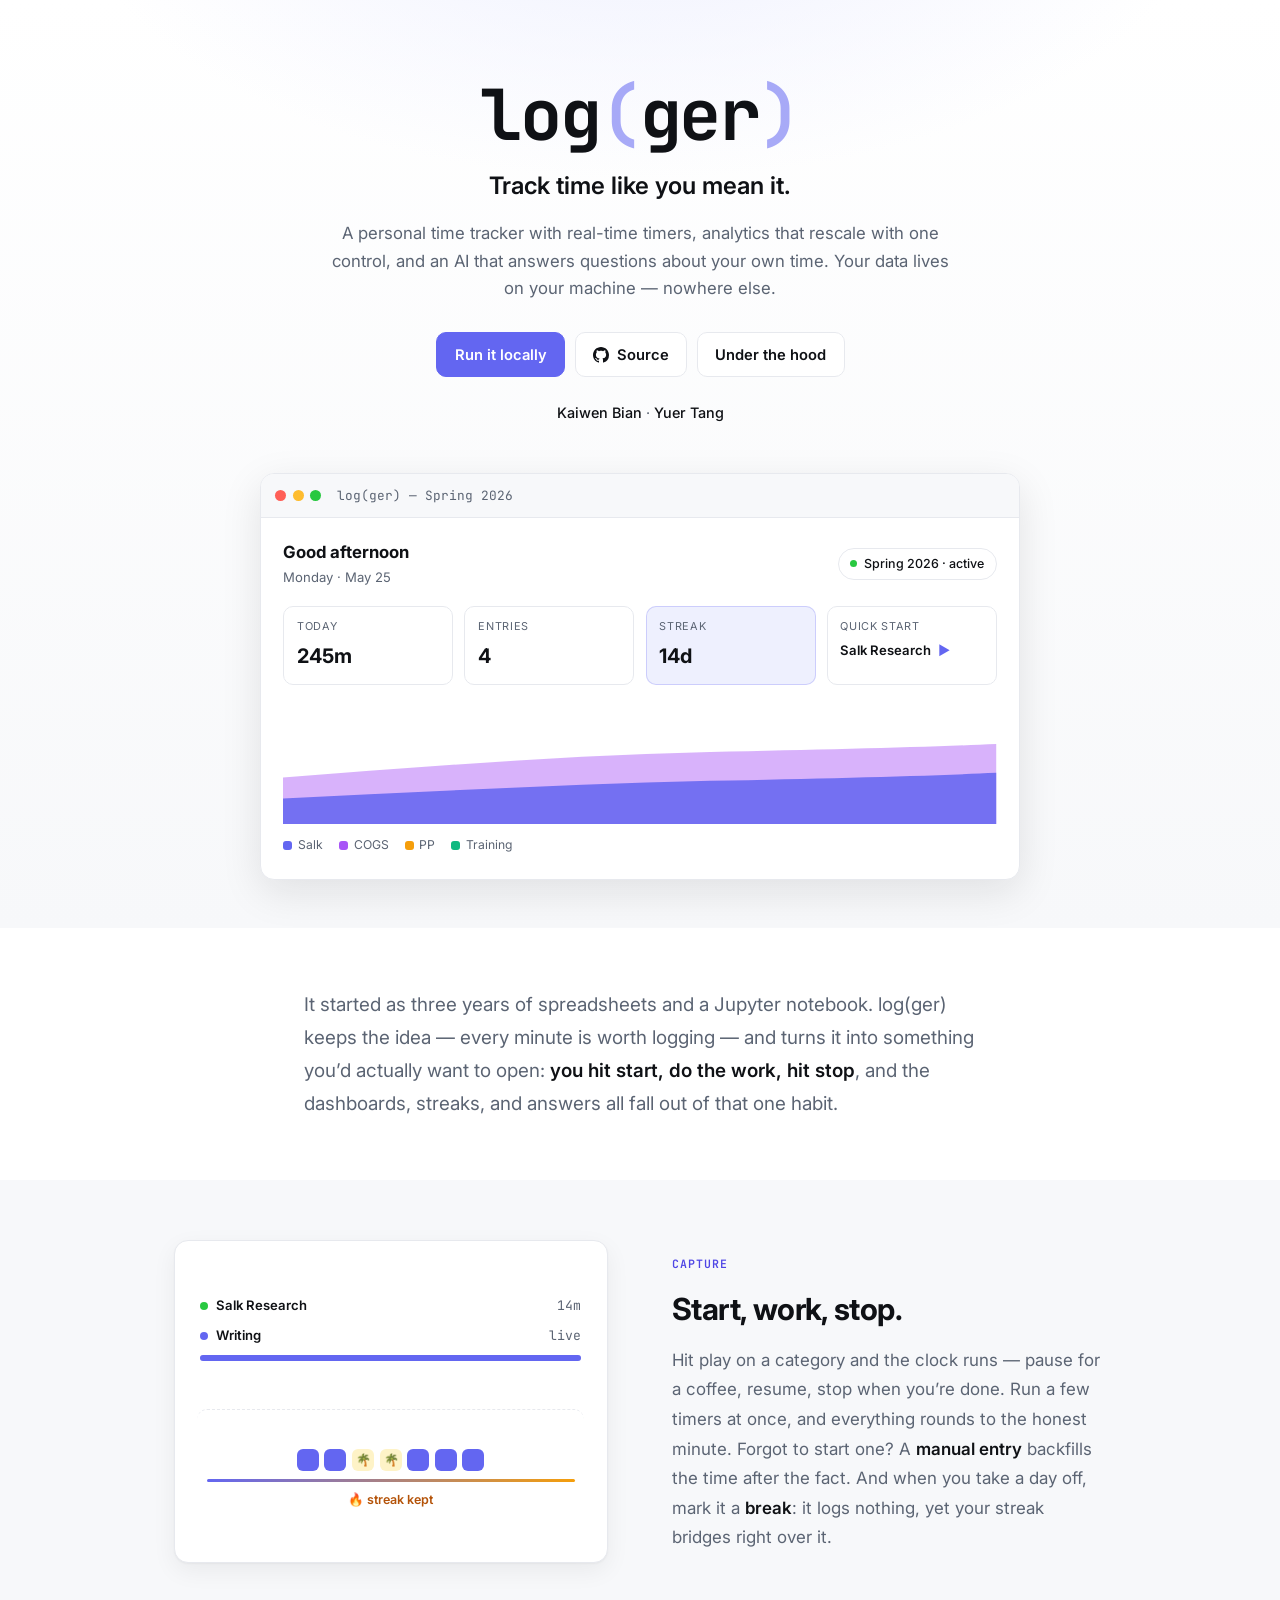
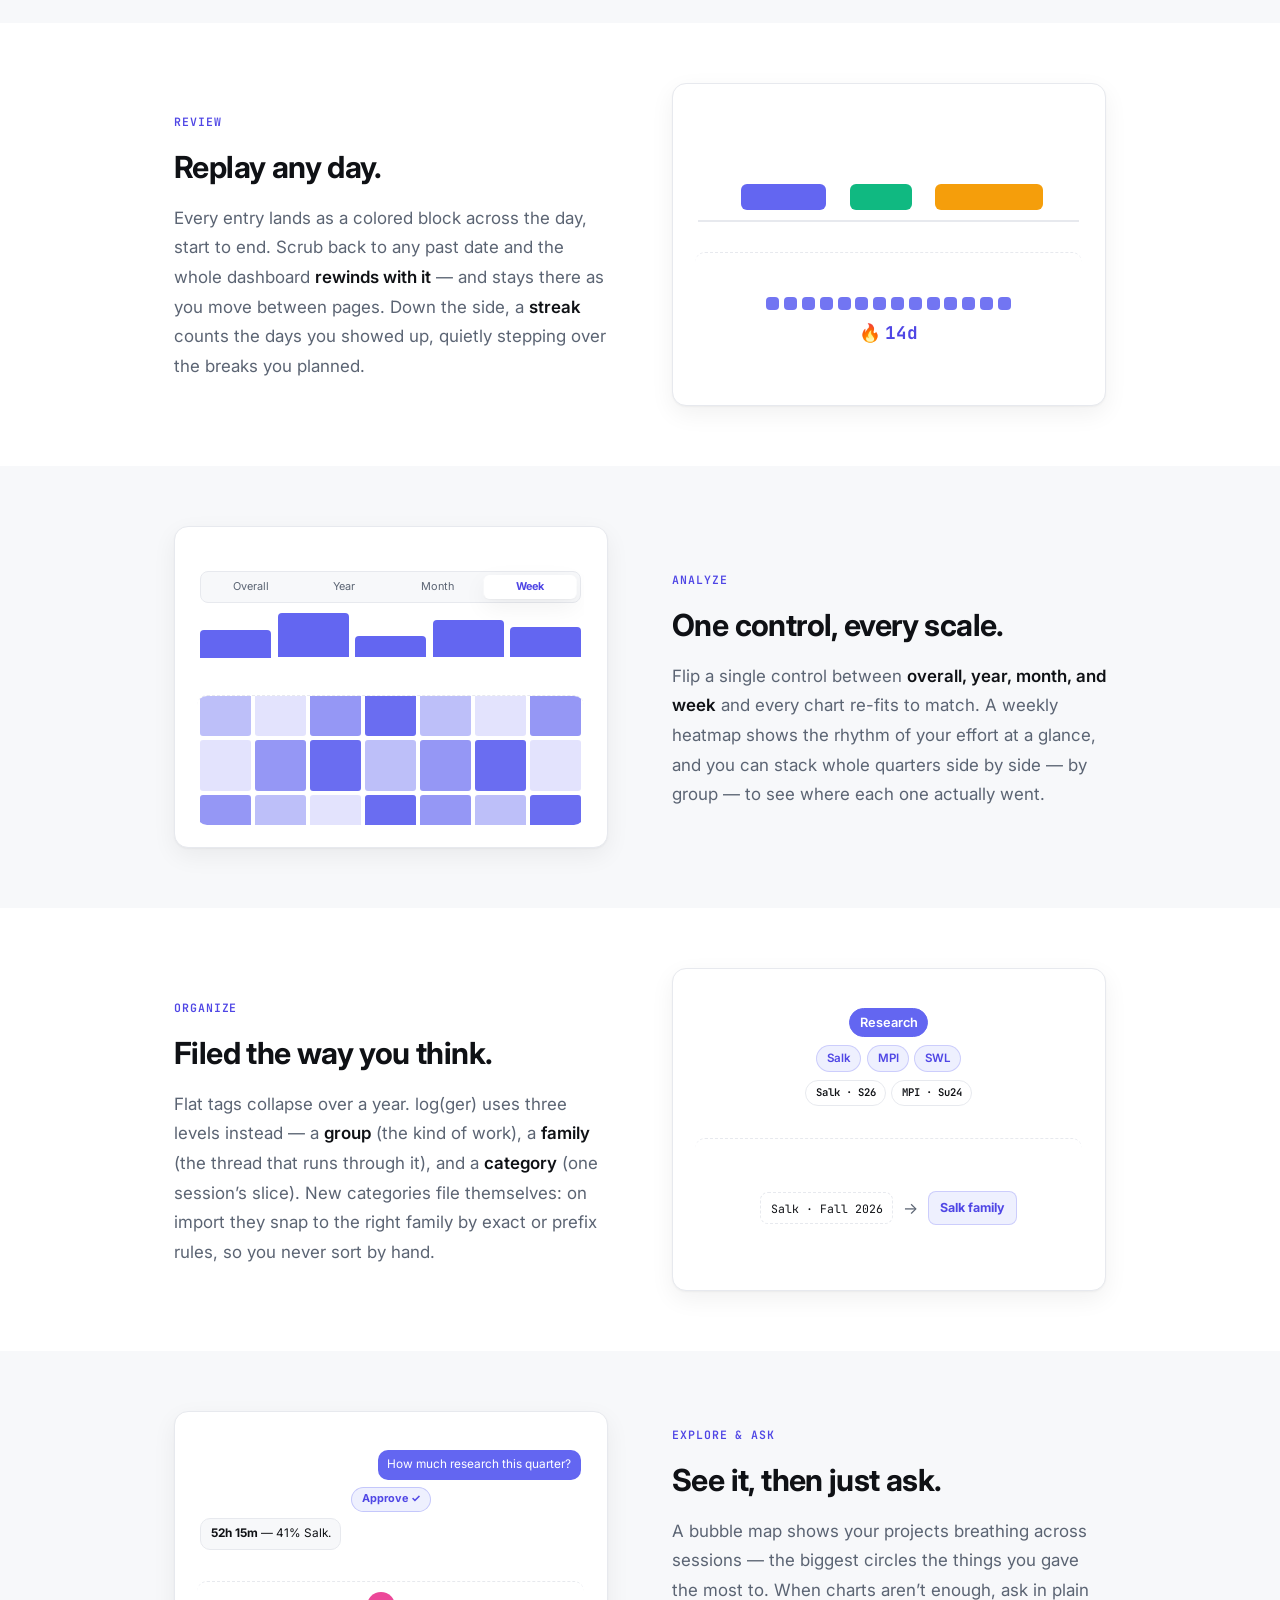
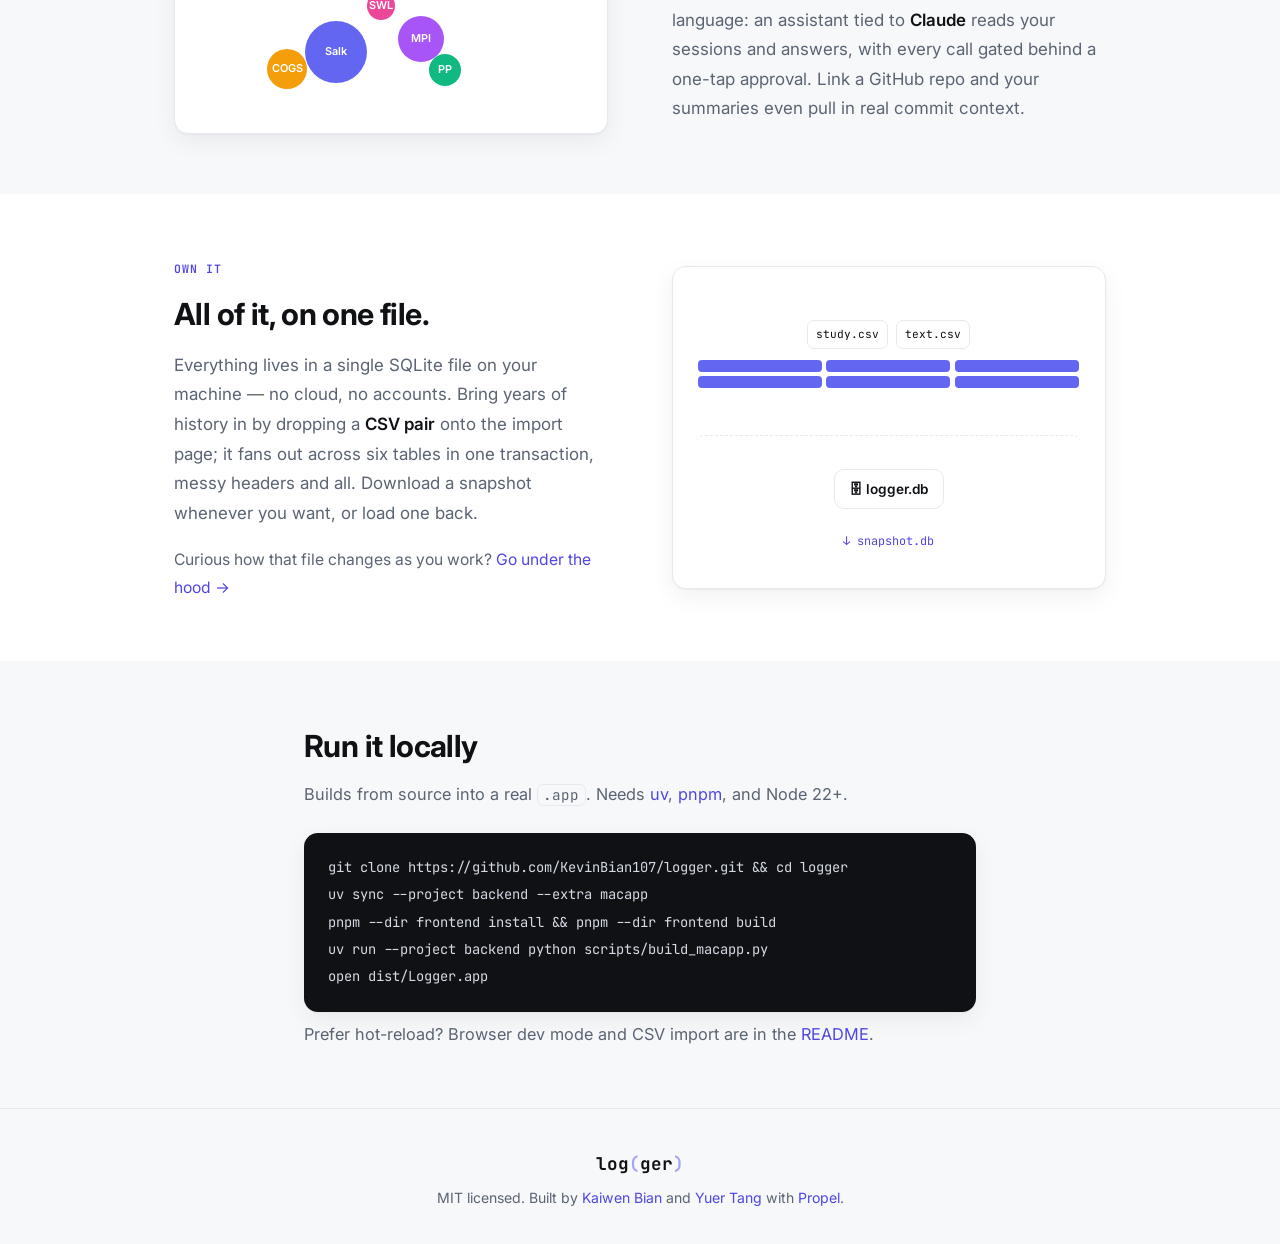
==== commit 8b1a90f7: "updated" ====
--- a/index.html
+++ b/index.html
@@ -35,8 +35,7 @@
       </div>
       <p class="authors reveal">
         <a href="https://kbian.org" target="_blank" rel="noopener">Kaiwen Bian</a> &middot;
-        <a href="https://yuertang.dev/" target="_blank" rel="noopener">Yuer Tang</a> &middot;
-        <a href="https://rcwoshimaodev.vercel.app/" target="_blank" rel="noopener">Jiaying Chen</a>
+        <a href="https://yuertang.dev/" target="_blank" rel="noopener">Yuer Tang</a>
       </p>
     </div>
 
@@ -316,9 +315,8 @@
     <span class="footer-logo">log<span class="dim">(</span>ger<span class="dim">)</span></span>
     <p>
       MIT licensed. Built by
-      <a href="https://kbian.org" target="_blank" rel="noopener">Kaiwen Bian</a>,
-      <a href="https://yuertang.dev/" target="_blank" rel="noopener">Yuer Tang</a>,
-      and <a href="https://rcwoshimaodev.vercel.app/" target="_blank" rel="noopener">Jiaying Chen</a>
+      <a href="https://kbian.org" target="_blank" rel="noopener">Kaiwen Bian</a>
+      and <a href="https://yuertang.dev/" target="_blank" rel="noopener">Yuer Tang</a>
       with <a href="https://kevinbian107.github.io/propel-website/" target="_blank" rel="noopener">Propel</a>.
     </p>
   </div>
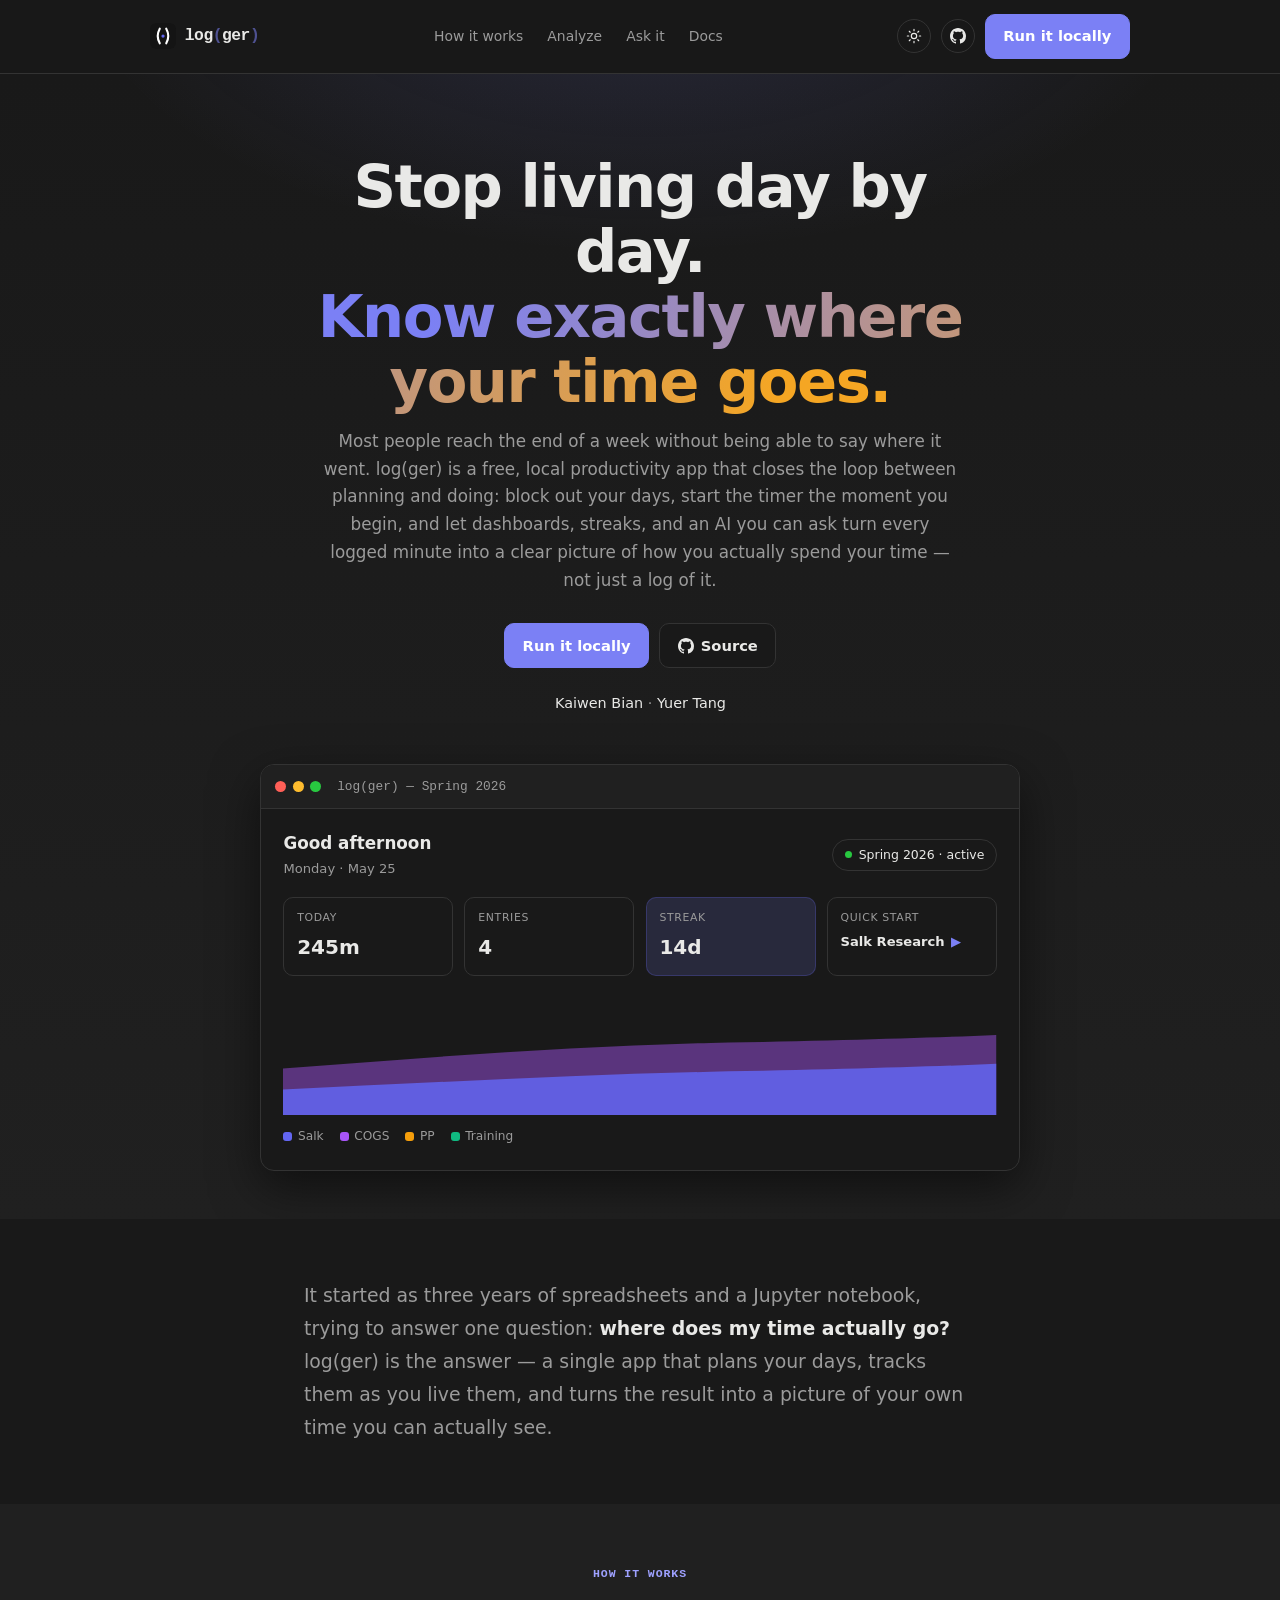
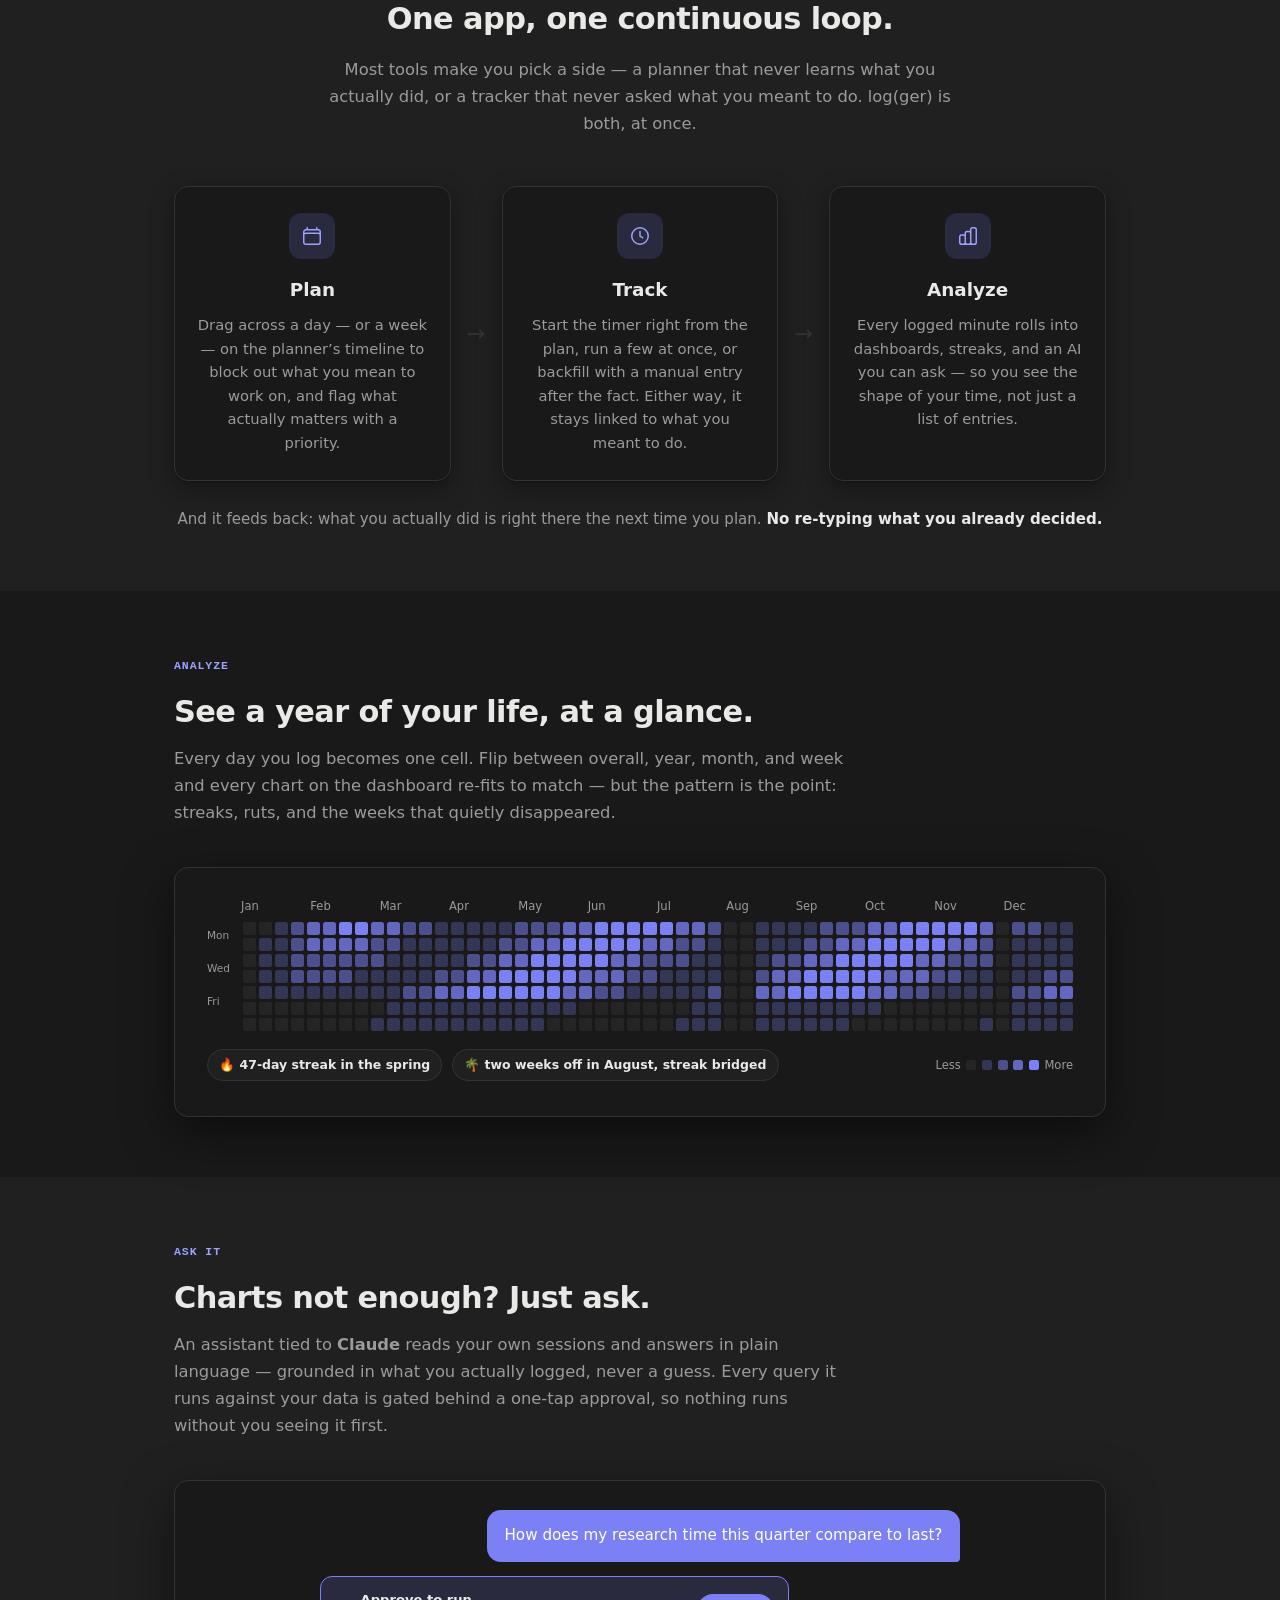
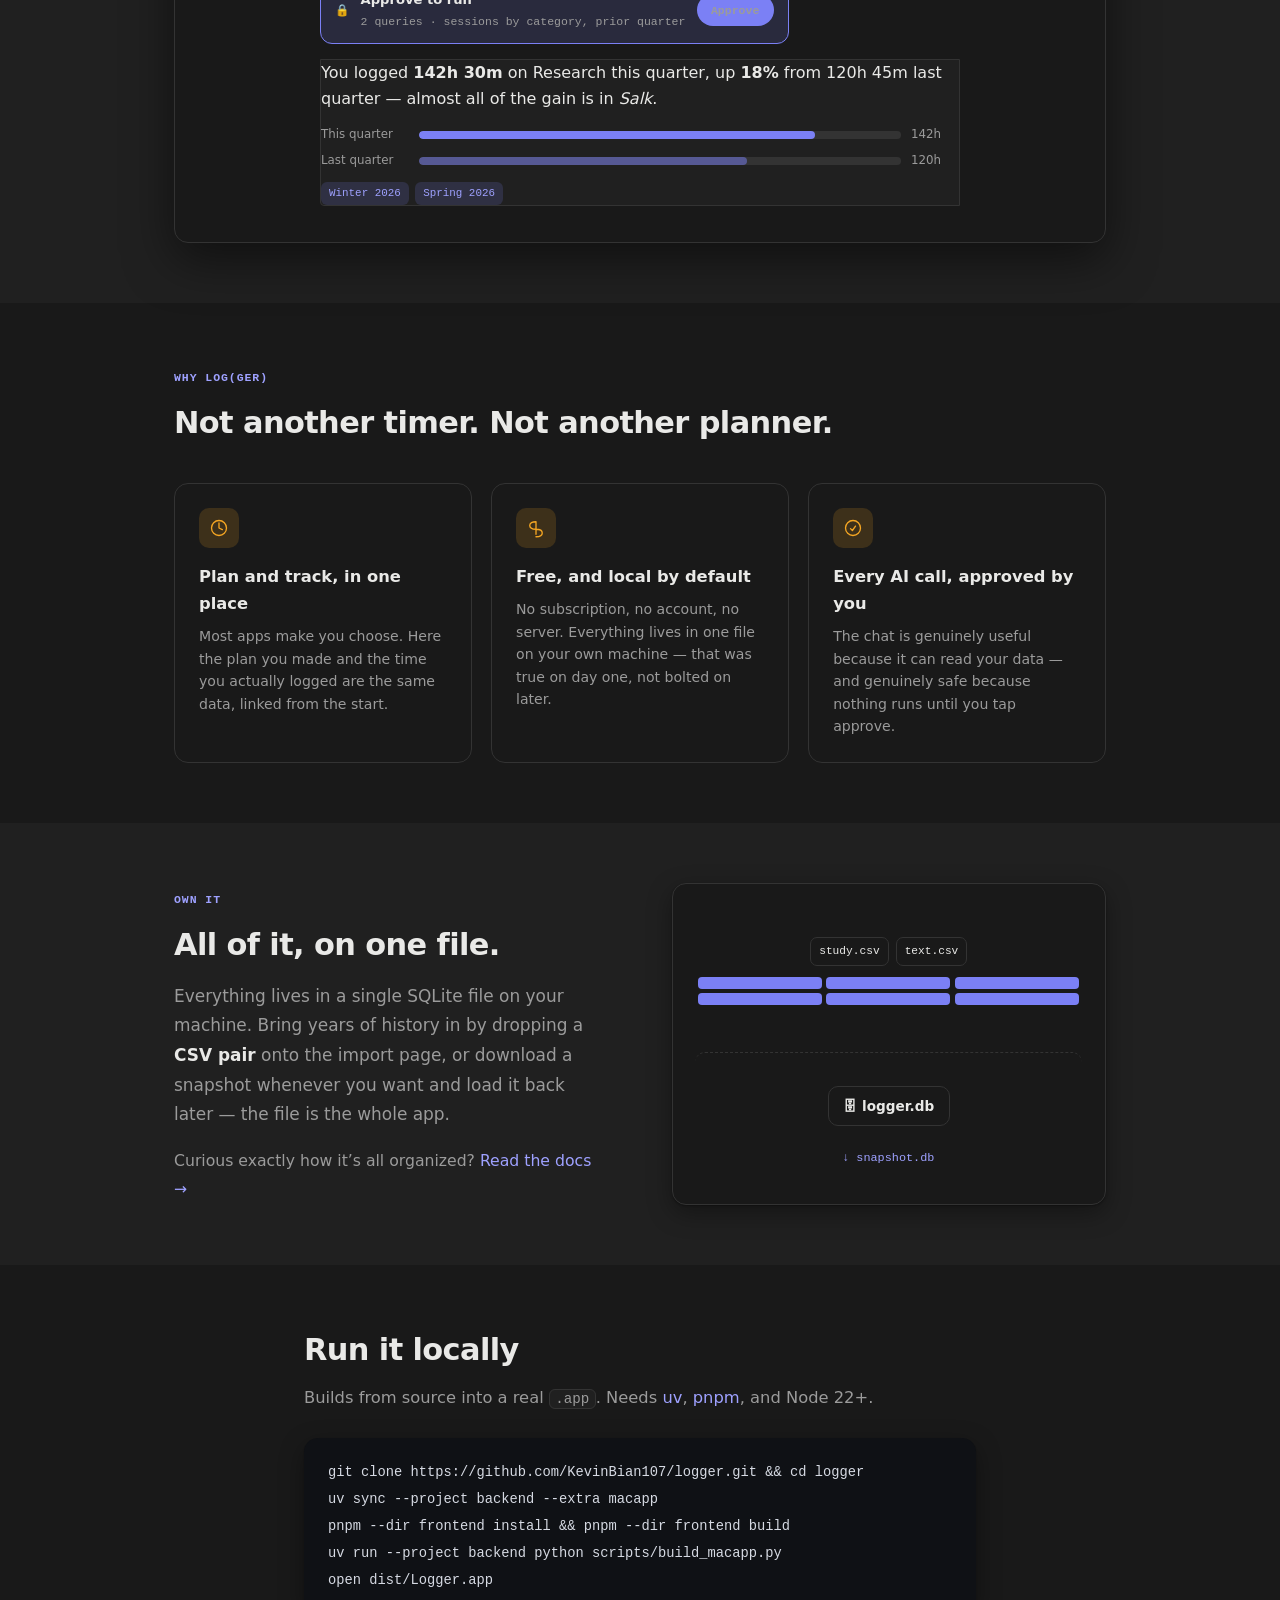
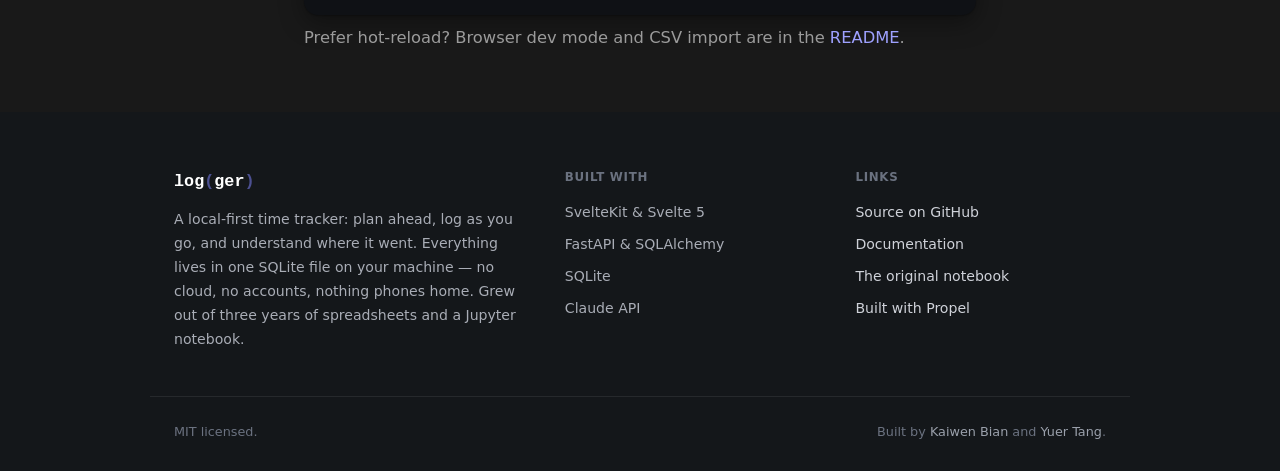
==== commit 94ca5205: "Improved documentations and main website" ====
--- a/index.html
+++ b/index.html
@@ -3,27 +3,60 @@
 <head>
   <meta charset="UTF-8" />
   <meta name="viewport" content="width=device-width, initial-scale=1.0" />
-  <title>log(ger) &mdash; Track time like you mean it.</title>
-  <meta name="description" content="A local-first time tracker: real-time timers, breaks, analytics that rescale with one control, and an AI that answers questions about your own time. No cloud, no accounts." />
-  <link rel="preconnect" href="https://fonts.googleapis.com" />
-  <link rel="preconnect" href="https://fonts.gstatic.com" crossorigin />
-  <link href="https://fonts.googleapis.com/css2?family=Inter:wght@400;500;600;700&family=JetBrains+Mono:wght@500;600&display=swap" rel="stylesheet" />
+  <title>log(ger) &mdash; Plan it, track it, understand it.</title>
+  <meta name="description" content="log(ger) is a free, local productivity app that closes the loop between planning and doing: block out your days, track time as you go, and let dashboards, streaks, and an AI you can ask turn every logged minute into a clear picture of how you actually spend your life. No subscriptions, no cloud." />
   <link rel="icon" type="image/svg+xml" href="favicon.svg" />
+  <!-- Anti-flash: apply the stored (or default dark) theme before first paint. -->
+  <script>
+    (function () {
+      var t = localStorage.getItem('logger-theme') || 'dark';
+      if (t === 'dark') document.documentElement.classList.add('dark');
+    })();
+  </script>
   <link rel="stylesheet" href="style.css" />
 </head>
 <body>
 
+<nav class="nav">
+  <div class="container nav-inner">
+    <a href="index.html" class="nav-brand">
+      <img src="favicon.svg" alt="" width="26" height="26" />
+      <span class="wordmark">log<span class="dim">(</span>ger<span class="dim">)</span></span>
+    </a>
+    <div class="nav-links">
+      <a href="#loop">How it works</a>
+      <a href="#analyze">Analyze</a>
+      <a href="#chat">Ask it</a>
+      <a href="docs.html">Docs</a>
+    </div>
+    <div class="nav-cta">
+      <button class="theme-toggle" type="button" data-theme-toggle aria-label="Toggle dark mode">
+        <svg class="icon-moon" viewBox="0 0 24 24" fill="none" stroke="currentColor" stroke-width="1.75" aria-hidden="true"><path stroke-linecap="round" stroke-linejoin="round" d="M21 12.79A9 9 0 1111.21 3 7 7 0 0021 12.79z"/></svg>
+        <svg class="icon-sun" viewBox="0 0 24 24" fill="none" stroke="currentColor" stroke-width="1.75" aria-hidden="true"><circle cx="12" cy="12" r="4"/><path stroke-linecap="round" d="M12 2v2m0 16v2M4.93 4.93l1.41 1.41m11.32 11.32l1.41 1.41M2 12h2m16 0h2M4.93 19.07l1.41-1.41M17.66 6.34l1.41-1.41"/></svg>
+      </button>
+      <a class="nav-gh" href="https://github.com/KevinBian107/logger" target="_blank" rel="noopener" aria-label="View source on GitHub">
+        <svg viewBox="0 0 16 16" fill="currentColor" aria-hidden="true"><path d="M8 0C3.58 0 0 3.58 0 8c0 3.54 2.29 6.53 5.47 7.59.4.07.55-.17.55-.38 0-.19-.01-.82-.01-1.49-2.01.37-2.53-.49-2.69-.94-.09-.23-.48-.94-.82-1.13-.28-.15-.68-.52-.01-.53.63-.01 1.08.58 1.23.82.72 1.21 1.87.87 2.33.66.07-.52.28-.87.51-1.07-1.78-.2-3.64-.89-3.64-3.95 0-.87.31-1.59.82-2.15-.08-.2-.36-1.02.08-2.12 0 0 .67-.21 2.2.82.64-.18 1.32-.27 2-.27.68 0 1.36.09 2 .27 1.53-1.04 2.2-.82 2.2-.82.44 1.1.16 1.92.08 2.12.51.56.82 1.27.82 2.15 0 3.07-1.87 3.75-3.65 3.95.29.25.54.73.54 1.48 0 1.07-.01 1.93-.01 2.2 0 .21.15.46.55.38A8.013 8.013 0 0016 8c0-4.42-3.58-8-8-8z"/></svg>
+      </a>
+      <a class="btn btn-primary" href="#get-it">Run it locally</a>
+    </div>
+  </div>
+</nav>
+
 <main>
 
   <!-- ── Hero ───────────────────────────────────────────── -->
   <header class="hero">
     <div class="container hero-inner">
-      <h1 class="reveal logo">log<span class="dim">(</span>ger<span class="dim">)</span></h1>
-      <p class="tagline reveal">Track time like you mean it.</p>
+      <h1 class="reveal h1-hero">
+        Stop living day by day.<br />
+        <span class="grad">Know exactly where your time goes.</span>
+      </h1>
       <p class="lede reveal">
-        A personal time tracker with real-time timers, analytics that rescale with one
-        control, and an AI that answers questions about your own time. Your data lives
-        on your machine &mdash; nowhere else.
+        Most people reach the end of a week without being able to say where it went. log(ger)
+        is a free, local productivity app that closes the loop between planning and doing:
+        block out your days, start the timer the moment you begin, and let dashboards,
+        streaks, and an AI you can ask turn every logged minute into a clear picture of how
+        you actually spend your time &mdash; not just a log of it.
       </p>
       <div class="cta-row reveal">
         <a class="btn btn-primary" href="#get-it">Run it locally</a>
@@ -31,7 +64,6 @@
           <svg viewBox="0 0 16 16" fill="currentColor" aria-hidden="true"><path d="M8 0C3.58 0 0 3.58 0 8c0 3.54 2.29 6.53 5.47 7.59.4.07.55-.17.55-.38 0-.19-.01-.82-.01-1.49-2.01.37-2.53-.49-2.69-.94-.09-.23-.48-.94-.82-1.13-.28-.15-.68-.52-.01-.53.63-.01 1.08.58 1.23.82.72 1.21 1.87.87 2.33.66.07-.52.28-.87.51-1.07-1.78-.2-3.64-.89-3.64-3.95 0-.87.31-1.59.82-2.15-.08-.2-.36-1.02.08-2.12 0 0 .67-.21 2.2.82.64-.18 1.32-.27 2-.27.68 0 1.36.09 2 .27 1.53-1.04 2.2-.82 2.2-.82.44 1.1.16 1.92.08 2.12.51.56.82 1.27.82 2.15 0 3.07-1.87 3.75-3.65 3.95.29.25.54.73.54 1.48 0 1.07-.01 1.93-.01 2.2 0 .21.15.46.55.38A8.013 8.013 0 0016 8c0-4.42-3.58-8-8-8z"/></svg>
           Source
         </a>
-        <a class="btn" href="under-the-hood.html">Under the hood</a>
       </div>
       <p class="authors reveal">
         <a href="https://kbian.org" target="_blank" rel="noopener">Kaiwen Bian</a> &middot;
@@ -79,182 +111,137 @@
   <section class="band">
     <div class="container narrow">
       <p class="intro reveal">
-        It started as three years of spreadsheets and a Jupyter notebook. log(ger) keeps the
-        idea &mdash; every minute is worth logging &mdash; and turns it into something you&rsquo;d
-        actually want to open: <strong>you hit start, do the work, hit stop</strong>, and the
-        dashboards, streaks, and answers all fall out of that one habit.
-      </p>
-    </div>
-  </section>
-
-  <!-- ── Row 1 · Capture ────────────────────────────────── -->
-  <section class="band alt">
-    <div class="container">
-      <div class="frow">
-        <div class="frow-media">
-          <div class="viz viz-timer reveal">
-            <div class="vt-row"><span class="vt-dot"></span><span class="vt-name">Salk Research</span><span class="vt-clock"><span class="counter" data-to="14" data-suffix="m">0m</span></span></div>
-            <div class="vt-row vt-row2"><span class="vt-dot"></span><span class="vt-name">Writing</span><span class="vt-clock">live</span></div>
-            <div class="vt-bar"><i></i></div>
-          </div>
-          <div class="viz viz-break reveal">
-            <div class="vb-week">
-              <span class="vb-day on"></span><span class="vb-day on"></span>
-              <span class="vb-day rest">🌴</span><span class="vb-day rest">🌴</span>
-              <span class="vb-day on"></span><span class="vb-day on"></span><span class="vb-day on"></span>
+        It started as three years of spreadsheets and a Jupyter notebook, trying to answer one
+        question: <strong>where does my time actually go?</strong> log(ger) is the answer &mdash;
+        a single app that plans your days, tracks them as you live them, and turns the result
+        into a picture of your own time you can actually see.
+      </p>
+    </div>
+  </section>
+
+  <!-- ── The loop: Plan → Track → Analyze ──────────────── -->
+  <section class="band alt" id="loop">
+    <div class="container">
+      <div class="loop-head">
+        <span class="kicker">How it works</span>
+        <h2>One app, one continuous loop.</h2>
+        <p class="section-lede">
+          Most tools make you pick a side &mdash; a planner that never learns what you actually
+          did, or a tracker that never asked what you meant to do. log(ger) is both, at once.
+        </p>
+      </div>
+      <div class="loop-steps reveal">
+        <div class="loop-step">
+          <div class="loop-ic"><svg viewBox="0 0 24 24" fill="none" stroke="currentColor" stroke-width="1.6" aria-hidden="true"><path stroke-linecap="round" stroke-linejoin="round" d="M6.75 3v2.25M17.25 3v2.25M3 18.75V7.5a2.25 2.25 0 012.25-2.25h13.5A2.25 2.25 0 0121 7.5v11.25m-18 0A2.25 2.25 0 005.25 21h13.5A2.25 2.25 0 0021 18.75m-18 0v-7.5A2.25 2.25 0 015.25 9h13.5a2.25 2.25 0 012.25 2.25v7.5"/></svg></div>
+          <h3>Plan</h3>
+          <p>Drag across a day &mdash; or a week &mdash; on the planner&rsquo;s timeline to block out what you mean to work on, and flag what actually matters with a priority.</p>
+        </div>
+        <div class="loop-arrow">&rarr;</div>
+        <div class="loop-step">
+          <div class="loop-ic"><svg viewBox="0 0 24 24" fill="none" stroke="currentColor" stroke-width="1.6" aria-hidden="true"><circle cx="12" cy="12" r="9"/><path stroke-linecap="round" d="M12 7v5l3 2"/></svg></div>
+          <h3>Track</h3>
+          <p>Start the timer right from the plan, run a few at once, or backfill with a manual entry after the fact. Either way, it stays linked to what you meant to do.</p>
+        </div>
+        <div class="loop-arrow">&rarr;</div>
+        <div class="loop-step">
+          <div class="loop-ic"><svg viewBox="0 0 24 24" fill="none" stroke="currentColor" stroke-width="1.6" aria-hidden="true"><path stroke-linecap="round" stroke-linejoin="round" d="M9 19v-6a2 2 0 00-2-2H5a2 2 0 00-2 2v6a2 2 0 002 2h2a2 2 0 002-2zm0 0V9a2 2 0 012-2h2a2 2 0 012 2v10m-6 0a2 2 0 002 2h2a2 2 0 002-2m0 0V5a2 2 0 012-2h2a2 2 0 012 2v14a2 2 0 01-2 2h-2a2 2 0 01-2-2z"/></svg></div>
+          <h3>Analyze</h3>
+          <p>Every logged minute rolls into dashboards, streaks, and an AI you can ask &mdash; so you see the shape of your time, not just a list of entries.</p>
+        </div>
+      </div>
+      <p class="loop-tail">And it feeds back: what you actually did is right there the next time you plan. <strong>No re-typing what you already decided.</strong></p>
+    </div>
+  </section>
+
+  <!-- ── Analyze deep-dive: the heatmap ────────────────── -->
+  <section class="band" id="analyze">
+    <div class="container">
+      <span class="kicker">Analyze</span>
+      <h2 class="reveal">See a year of your life, at a glance.</h2>
+      <p class="section-lede reveal">
+        Every day you log becomes one cell. Flip between overall, year, month, and week and
+        every chart on the dashboard re-fits to match &mdash; but the pattern is the point:
+        streaks, ruts, and the weeks that quietly disappeared.
+      </p>
+      <div class="big-viz reveal">
+        <div class="heatmap-months">
+          <span>Jan</span><span>Feb</span><span>Mar</span><span>Apr</span><span>May</span><span>Jun</span>
+          <span>Jul</span><span>Aug</span><span>Sep</span><span>Oct</span><span>Nov</span><span>Dec</span>
+        </div>
+        <div class="heatmap-wrap">
+          <div class="heatmap-days"><span>Mon</span><span></span><span>Wed</span><span></span><span>Fri</span><span></span><span></span></div>
+          <div class="heatmap-grid" data-heatmap aria-label="A year of logged time, one cell per day"></div>
+        </div>
+        <div class="heatmap-foot">
+          <div class="heatmap-callouts">
+            <span class="heatmap-callout">🔥 47-day streak in the spring</span>
+            <span class="heatmap-callout">🌴 two weeks off in August, streak bridged</span>
+          </div>
+          <div class="heatmap-legend">Less <i class="l0"></i><i class="l1"></i><i class="l2"></i><i class="l3"></i><i class="l4"></i> More</div>
+        </div>
+      </div>
+    </div>
+  </section>
+
+  <!-- ── Chat deep-dive ─────────────────────────────────── -->
+  <section class="band alt" id="chat">
+    <div class="container">
+      <span class="kicker">Ask it</span>
+      <h2 class="reveal">Charts not enough? Just ask.</h2>
+      <p class="section-lede reveal">
+        An assistant tied to <strong>Claude</strong> reads your own sessions and answers in
+        plain language &mdash; grounded in what you actually logged, never a guess. Every query
+        it runs against your data is gated behind a one-tap approval, so nothing runs without
+        you seeing it first.
+      </p>
+      <div class="big-viz reveal">
+        <div class="chat-mock-msgs">
+          <div class="cm-msg cm-user">How does my research time this quarter compare to last?</div>
+          <div class="cm-approve">
+            <span class="cm-approve-ic">🔒</span>
+            <div><strong>Approve to run</strong><span>2 queries &middot; sessions by category, prior quarter</span></div>
+            <span class="cm-approve-btn">Approve</span>
+          </div>
+          <div class="cm-ai">
+            <p>You logged <strong>142h 30m</strong> on Research this quarter, up <strong>18%</strong> from 120h 45m last quarter &mdash; almost all of the gain is in <em>Salk</em>.</p>
+            <div class="cm-bars">
+              <div class="cm-bar-row"><span>This quarter</span><div class="cm-bar"><i style="width:82%"></i></div><span>142h</span></div>
+              <div class="cm-bar-row"><span>Last quarter</span><div class="cm-bar"><i style="width:68%; opacity:.5"></i></div><span>120h</span></div>
             </div>
-            <div class="vb-bridge"></div>
-            <div class="vb-flag">🔥 streak kept</div>
-          </div>
-        </div>
-        <div class="frow-text reveal">
-          <span class="kicker">Capture</span>
-          <h3>Start, work, stop.</h3>
-          <p>
-            Hit play on a category and the clock runs &mdash; pause for a coffee, resume, stop when
-            you&rsquo;re done. Run a few timers at once, and everything rounds to the honest minute.
-            Forgot to start one? A <strong>manual entry</strong> backfills the time after the fact.
-            And when you take a day off, mark it a <strong>break</strong>: it logs nothing, yet your
-            streak bridges right over it.
-          </p>
-        </div>
-      </div>
-    </div>
-  </section>
-
-  <!-- ── Row 2 · Review ─────────────────────────────────── -->
+            <div class="cm-cites"><span>Winter 2026</span><span>Spring 2026</span></div>
+          </div>
+        </div>
+      </div>
+    </div>
+  </section>
+
+  <!-- ── What makes it different ────────────────────────── -->
   <section class="band">
     <div class="container">
-      <div class="frow reverse">
-        <div class="frow-media">
-          <div class="viz viz-line reveal">
-            <div class="vl-axis"></div>
-            <span class="vl-block vl-b1"></span>
-            <span class="vl-block vl-b2"></span>
-            <span class="vl-block vl-b3"></span>
-          </div>
-          <div class="viz viz-streak reveal">
-            <div class="vs-dots">
-              <i></i><i></i><i></i><i></i><i></i><i></i><i></i>
-              <i></i><i></i><i></i><i></i><i></i><i></i><i></i>
-            </div>
-            <div class="vs-count">🔥 <span class="counter" data-to="14" data-suffix="d">0d</span></div>
-          </div>
-        </div>
-        <div class="frow-text reveal">
-          <span class="kicker">Review</span>
-          <h3>Replay any day.</h3>
-          <p>
-            Every entry lands as a colored block across the day, start to end. Scrub back to any
-            past date and the whole dashboard <strong>rewinds with it</strong> &mdash; and stays
-            there as you move between pages. Down the side, a <strong>streak</strong> counts the
-            days you showed up, quietly stepping over the breaks you planned.
-          </p>
-        </div>
-      </div>
-    </div>
-  </section>
-
-  <!-- ── Row 3 · Analyze ────────────────────────────────── -->
-  <section class="band alt">
-    <div class="container">
-      <div class="frow">
-        <div class="frow-media">
-          <div class="viz viz-scale reveal">
-            <div class="vsc-seg">
-              <span>Overall</span><span>Year</span><span>Month</span><span class="on">Week</span>
-              <i class="vsc-pill"></i>
-            </div>
-            <div class="vsc-bars"><i></i><i></i><i></i><i></i><i></i></div>
-          </div>
-          <div class="viz viz-heat reveal">
-            <div class="vh-grid">
-              <i class="l2"></i><i class="l1"></i><i class="l3"></i><i class="l4"></i><i class="l2"></i><i class="l1"></i><i class="l3"></i>
-              <i class="l1"></i><i class="l3"></i><i class="l4"></i><i class="l2"></i><i class="l3"></i><i class="l4"></i><i class="l1"></i>
-              <i class="l3"></i><i class="l2"></i><i class="l1"></i><i class="l4"></i><i class="l3"></i><i class="l2"></i><i class="l4"></i>
-            </div>
-          </div>
-        </div>
-        <div class="frow-text reveal">
-          <span class="kicker">Analyze</span>
-          <h3>One control, every scale.</h3>
-          <p>
-            Flip a single control between <strong>overall, year, month, and week</strong> and every
-            chart re-fits to match. A weekly heatmap shows the rhythm of your effort at a glance,
-            and you can stack whole quarters side by side &mdash; by group &mdash; to see where each
-            one actually went.
-          </p>
-        </div>
-      </div>
-    </div>
-  </section>
-
-  <!-- ── Row 4 · Organize ───────────────────────────────── -->
-  <section class="band">
-    <div class="container">
-      <div class="frow reverse">
-        <div class="frow-media">
-          <div class="viz viz-tree reveal">
-            <span class="vtr g">Research</span>
-            <div class="vtr-row"><span class="vtr f">Salk</span><span class="vtr f">MPI</span><span class="vtr f">SWL</span></div>
-            <div class="vtr-row"><span class="vtr c">Salk · S26</span><span class="vtr c">MPI · Su24</span></div>
-          </div>
-          <div class="viz viz-match reveal">
-            <span class="vmt-loose">Salk · Fall 2026</span>
-            <span class="vmt-arrow">→</span>
-            <span class="vmt-bucket">Salk family</span>
-          </div>
-        </div>
-        <div class="frow-text reveal">
-          <span class="kicker">Organize</span>
-          <h3>Filed the way you think.</h3>
-          <p>
-            Flat tags collapse over a year. log(ger) uses three levels instead &mdash; a
-            <strong>group</strong> (the kind of work), a <strong>family</strong> (the thread that
-            runs through it), and a <strong>category</strong> (one session&rsquo;s slice). New
-            categories file themselves: on import they snap to the right family by exact or prefix
-            rules, so you never sort by hand.
-          </p>
-        </div>
-      </div>
-    </div>
-  </section>
-
-  <!-- ── Row 5 · Explore & ask ──────────────────────────── -->
-  <section class="band alt">
-    <div class="container">
-      <div class="frow">
-        <div class="frow-media">
-          <div class="viz viz-chat reveal">
-            <div class="vch-q">How much research this quarter?</div>
-            <div class="vch-ok">Approve ✓</div>
-            <div class="vch-a"><strong>52h 15m</strong> — 41% Salk.</div>
-          </div>
-          <div class="viz viz-bubbles reveal">
-            <span class="vbb b1">Salk</span>
-            <span class="vbb b2">MPI</span>
-            <span class="vbb b3">COGS</span>
-            <span class="vbb b4">PP</span>
-            <span class="vbb b5">SWL</span>
-          </div>
-        </div>
-        <div class="frow-text reveal">
-          <span class="kicker">Explore &amp; ask</span>
-          <h3>See it, then just ask.</h3>
-          <p>
-            A bubble map shows your projects breathing across sessions &mdash; the biggest circles
-            the things you gave the most to. When charts aren&rsquo;t enough, ask in plain language:
-            an assistant tied to <strong>Claude</strong> reads your sessions and answers, with every
-            call gated behind a one-tap approval. Link a GitHub repo and your summaries even pull in
-            real commit context.
-          </p>
-        </div>
-      </div>
-    </div>
-  </section>
-
-  <!-- ── Row 6 · Own it ─────────────────────────────────── -->
-  <section class="band">
+      <span class="kicker">Why log(ger)</span>
+      <h2 class="reveal">Not another timer. Not another planner.</h2>
+      <div class="diff-grid reveal">
+        <div class="diff-card">
+          <div class="diff-ic"><svg viewBox="0 0 24 24" fill="none" stroke="currentColor" stroke-width="1.6" aria-hidden="true"><path stroke-linecap="round" stroke-linejoin="round" d="M12 6v6l4 2M21 12a9 9 0 11-18 0 9 9 0 0118 0z"/></svg></div>
+          <h3>Plan and track, in one place</h3>
+          <p>Most apps make you choose. Here the plan you made and the time you actually logged are the same data, linked from the start.</p>
+        </div>
+        <div class="diff-card">
+          <div class="diff-ic"><svg viewBox="0 0 24 24" fill="none" stroke="currentColor" stroke-width="1.6" aria-hidden="true"><path stroke-linecap="round" stroke-linejoin="round" d="M12 4.5v15m0-15C7.5 4.5 4.5 6 4.5 9s3 4.5 7.5 4.5 7.5 1.5 7.5 4.5-3 4.5-7.5 4.5"/></svg></div>
+          <h3>Free, and local by default</h3>
+          <p>No subscription, no account, no server. Everything lives in one file on your own machine &mdash; that was true on day one, not bolted on later.</p>
+        </div>
+        <div class="diff-card">
+          <div class="diff-ic"><svg viewBox="0 0 24 24" fill="none" stroke="currentColor" stroke-width="1.6" aria-hidden="true"><path stroke-linecap="round" stroke-linejoin="round" d="M9 12.75L11.25 15 15 9.75M21 12a9 9 0 11-18 0 9 9 0 0118 0z"/></svg></div>
+          <h3>Every AI call, approved by you</h3>
+          <p>The chat is genuinely useful because it can read your data &mdash; and genuinely safe because nothing runs until you tap approve.</p>
+        </div>
+      </div>
+    </div>
+  </section>
+
+  <!-- ── Own it ─────────────────────────────────────────── -->
+  <section class="band alt" id="own-it">
     <div class="container">
       <div class="frow reverse">
         <div class="frow-media">
@@ -271,14 +258,13 @@
           <span class="kicker">Own it</span>
           <h3>All of it, on one file.</h3>
           <p>
-            Everything lives in a single SQLite file on your machine &mdash; no cloud, no accounts.
-            Bring years of history in by dropping a <strong>CSV pair</strong> onto the import page;
-            it fans out across six tables in one transaction, messy headers and all. Download a
-            snapshot whenever you want, or load one back.
+            Everything lives in a single SQLite file on your machine. Bring years of history in
+            by dropping a <strong>CSV pair</strong> onto the import page, or download a snapshot
+            whenever you want and load it back later &mdash; the file is the whole app.
           </p>
           <p class="band-tail">
-            Curious how that file changes as you work?
-            <a href="under-the-hood.html">Go under the hood &rarr;</a>
+            Curious exactly how it&rsquo;s all organized?
+            <a href="docs.html">Read the docs &rarr;</a>
           </p>
         </div>
       </div>
@@ -286,7 +272,7 @@
   </section>
 
   <!-- ── Get it ─────────────────────────────────────────── -->
-  <section class="band alt" id="get-it">
+  <section class="band" id="get-it">
     <div class="container narrow">
       <h2 class="reveal">Run it locally</h2>
       <p class="section-lede reveal">
@@ -311,14 +297,40 @@
 </main>
 
 <footer>
-  <div class="container footer-inner">
-    <span class="footer-logo">log<span class="dim">(</span>ger<span class="dim">)</span></span>
-    <p>
-      MIT licensed. Built by
-      <a href="https://kbian.org" target="_blank" rel="noopener">Kaiwen Bian</a>
-      and <a href="https://yuertang.dev/" target="_blank" rel="noopener">Yuer Tang</a>
-      with <a href="https://kevinbian107.github.io/propel-website/" target="_blank" rel="noopener">Propel</a>.
-    </p>
+  <div class="container footer-grid">
+    <div>
+      <span class="footer-logo">log<span class="dim">(</span>ger<span class="dim">)</span></span>
+      <p class="footer-blurb">
+        A local-first time tracker: plan ahead, log as you go, and understand where it went.
+        Everything lives in one SQLite file on your machine &mdash; no cloud, no accounts,
+        nothing phones home. Grew out of three years of spreadsheets and a Jupyter notebook.
+      </p>
+    </div>
+    <div class="footer-col">
+      <h4>Built with</h4>
+      <ul>
+        <li>SvelteKit &amp; Svelte 5</li>
+        <li>FastAPI &amp; SQLAlchemy</li>
+        <li>SQLite</li>
+        <li>Claude API</li>
+      </ul>
+    </div>
+    <div class="footer-col">
+      <h4>Links</h4>
+      <ul>
+        <li><a href="https://github.com/KevinBian107/logger" target="_blank" rel="noopener">Source on GitHub</a></li>
+        <li><a href="docs.html">Documentation</a></li>
+        <li><a href="https://github.com/KevinBian107/Chatable-Study-Database" target="_blank" rel="noopener">The original notebook</a></li>
+        <li><a href="https://kevinbian107.github.io/propel-website/" target="_blank" rel="noopener">Built with Propel</a></li>
+      </ul>
+    </div>
+  </div>
+  <div class="container footer-bottom">
+    <span>MIT licensed.</span>
+    <span>
+      Built by <a href="https://kbian.org" target="_blank" rel="noopener">Kaiwen Bian</a>
+      and <a href="https://yuertang.dev/" target="_blank" rel="noopener">Yuer Tang</a>.
+    </span>
   </div>
 </footer>
 
--- a/style.css
+++ b/style.css
@@ -8,24 +8,49 @@
 *,*::before,*::after { margin:0; padding:0; box-sizing:border-box; }
 
 :root {
-  --font-sans: "Inter", -apple-system, BlinkMacSystemFont, "Segoe UI", sans-serif;
-  --font-mono: "JetBrains Mono", "SF Mono", ui-monospace, monospace;
-
-  --bg: #ffffff;
-  --bg-soft: #f7f8fa;
-  --text: #0f1115;
+  /* System font stacks only — no CDN fetch. Fits a local-first product:
+     the site itself makes zero calls to Google Fonts or anywhere else. */
+  --font-sans: -apple-system, "system-ui", "Segoe UI", Helvetica, Arial, sans-serif;
+  --font-mono: ui-monospace, "SF Mono", "Cascadia Code", "Fira Code", Consolas, monospace;
+
+  --bg: #fefcf8;
+  --bg-soft: #f6f1e8;
+  --text: #14171a;
   --muted: #5b6473;
-  --border: #e7e9ee;
+  --border: #e9e3d6;
   --accent: #6366f1;
   --accent-ink: #4f46e5;
-  --accent-soft: #eef0fe;
-
+  --accent-soft: rgba(99,102,241,.10);
+  --accent-2: #f59e0b;
+  --accent-2-soft: rgba(245,158,11,.14);
+  --grad: linear-gradient(100deg, var(--accent) 10%, var(--accent-2) 90%);
+
+  --nav-bg: rgba(254,252,248,.82);
   --radius: 14px;
   --shadow: 0 1px 2px rgba(15,17,21,.04), 0 8px 24px rgba(15,17,21,.06);
   --shadow-lg: 0 12px 40px rgba(15,17,21,.10);
   --ease: cubic-bezier(.16,1,.3,1);
   --viz-ease: cubic-bezier(.16,1,.3,1);
   --maxw: 980px;
+}
+
+/* Dark is the default (see the anti-flash inline script in <head>); these
+   values match the Mac app's own dark palette 1:1 so the site and the app
+   feel like the same product. */
+:root.dark {
+  --bg: #191919;
+  --bg-soft: #202020;
+  --text: #e9e9e7;
+  --muted: #9b9b9b;
+  --border: #333333;
+  --accent: #7b80f5;
+  --accent-ink: #9ea1ff;
+  --accent-soft: rgba(123,128,245,.16);
+  --accent-2: #f5a623;
+  --accent-2-soft: rgba(245,166,35,.16);
+  --shadow: 0 1px 2px rgba(0,0,0,.3), 0 8px 24px rgba(0,0,0,.35);
+  --shadow-lg: 0 16px 48px rgba(0,0,0,.5);
+  --nav-bg: rgba(25,25,25,.82);
 }
 
 html { scroll-behavior: smooth; font-size: 16px; -webkit-text-size-adjust: 100%; }
@@ -46,6 +71,31 @@
   padding: .08em .38em; border-radius: 6px;
 }
 
+/* ── Nav ────────────────────────────────────────────────── */
+.nav {
+  position: sticky; top: 0; z-index: 50;
+  background: var(--nav-bg); backdrop-filter: blur(10px); -webkit-backdrop-filter: blur(10px);
+  border-bottom: 1px solid var(--border);
+}
+.nav-inner { display: flex; align-items: center; justify-content: space-between; padding: .85rem 0; }
+.nav-brand { display: flex; align-items: center; gap: .55rem; font-family: var(--font-mono); font-weight: 700; font-size: 1.02rem; color: var(--text); }
+.nav-brand:hover { text-decoration: none; }
+.nav-brand img { width: 26px; height: 26px; border-radius: 6px; }
+.nav-links { display: flex; align-items: center; gap: 1.5rem; font-size: .87rem; font-weight: 500; }
+.nav-links a { color: var(--muted); }
+.nav-links a:hover { color: var(--text); text-decoration: none; }
+.nav-cta { display: flex; align-items: center; gap: .6rem; }
+.nav-gh, .theme-toggle {
+  display: inline-flex; align-items: center; justify-content: center; width: 34px; height: 34px;
+  border-radius: 999px; border: 1px solid var(--border); color: var(--text); background: none; cursor: pointer;
+}
+.nav-gh:hover, .theme-toggle:hover { border-color: var(--accent); text-decoration: none; }
+.nav-gh svg, .theme-toggle svg { width: 16px; height: 16px; }
+.theme-toggle .icon-sun { display: none; }
+:root.dark .theme-toggle .icon-moon { display: none; }
+:root.dark .theme-toggle .icon-sun { display: block; }
+@media (max-width: 720px) { .nav-links { display: none; } }
+
 /* ── Reveal (one-shot) ──────────────────────────────────── */
 .reveal { opacity: 0; transform: translateY(18px); transition: opacity .7s var(--ease), transform .7s var(--ease); will-change: opacity, transform; }
 .reveal.visible { opacity: 1; transform: none; }
@@ -58,11 +108,18 @@
     linear-gradient(var(--bg), var(--bg-soft));
 }
 .hero-inner { display: flex; flex-direction: column; align-items: center; }
-.logo {
-  font-family: var(--font-mono); font-size: clamp(2.8rem, 8vw, 4.4rem);
-  font-weight: 700; letter-spacing: -.03em; line-height: 1; color: var(--text);
-}
-.logo .dim, .footer-logo .dim { color: var(--accent); opacity: .55; }
+.nav-brand .wordmark {
+  font-family: var(--font-mono); letter-spacing: -.03em; color: var(--text); font-weight: 700;
+}
+.nav-brand .dim, .footer-logo .dim { color: var(--accent); opacity: .55; }
+.h1-hero {
+  font-family: var(--font-sans); font-size: clamp(2.3rem, 6.4vw, 3.7rem);
+  font-weight: 800; letter-spacing: -.025em; line-height: 1.1; max-width: 44rem;
+}
+.h1-hero .grad {
+  background: var(--grad); -webkit-background-clip: text; background-clip: text;
+  color: transparent;
+}
 .tagline { font-size: clamp(1.15rem, 3vw, 1.5rem); font-weight: 600; margin-top: 1rem; }
 .lede { max-width: 40rem; color: var(--muted); font-size: 1.05rem; margin: .85rem auto 0; }
 
@@ -304,16 +361,182 @@
 .viz.visible .vcs-fan i:nth-child(1){animation-delay:.4s}.viz.visible .vcs-fan i:nth-child(2){animation-delay:.48s}.viz.visible .vcs-fan i:nth-child(3){animation-delay:.56s}
 .viz.visible .vcs-fan i:nth-child(4){animation-delay:.64s}.viz.visible .vcs-fan i:nth-child(5){animation-delay:.72s}.viz.visible .vcs-fan i:nth-child(6){animation-delay:.8s}
 
+/* 17 · Planner timeline */
+.viz-plan { position: relative; padding-top: .6rem; }
+.vpl-grid { position: absolute; inset: .6rem 0 1.6rem; display: grid; grid-template-columns: repeat(7, 1fr); }
+.vpl-grid i { border-right: 1px dashed var(--border); }
+.vpl-grid i:last-child { border-right: none; }
+.vpl-bar {
+  position: relative; display: flex; align-items: center; gap: .3rem; height: 22px; margin-bottom: .5rem;
+  border-radius: 6px; padding: 0 .5rem; font-size: .68rem; font-weight: 600; color: #fff;
+  transform: scaleX(0); transform-origin: left; white-space: nowrap; overflow: hidden;
+}
+.vpl-b1 { width: 46%; margin-left: 4%; background: #6366f1; }
+.vpl-b2 { width: 34%; margin-left: 48%; background: #10b981; }
+.viz.visible .vpl-bar { animation: growX .55s var(--viz-ease) forwards; }
+.viz.visible .vpl-b2 { animation-delay: .22s; }
+.vpl-grip { width: 3px; height: 10px; border-radius: 2px; background: rgba(255,255,255,.6); flex-shrink: 0; }
+.vpl-flag { align-self: flex-end; font-size: .7rem; font-weight: 600; color: #b45309; opacity: 0; transform: translateY(6px); }
+.viz.visible .vpl-flag { animation: rise .4s var(--viz-ease) .7s forwards; }
+
+/* ── The loop (Plan → Track → Analyze) ─────────────────── */
+.loop-head { max-width: 40rem; margin: 0 auto; text-align: center; }
+.loop-head .kicker { display: block; }
+.loop-head h2 { margin-top: .5rem; }
+.loop-head .section-lede { margin: .8rem auto 0; }
+.loop-steps { display: flex; align-items: stretch; gap: 1rem; margin-top: 3rem; }
+.loop-step {
+  flex: 1; background: var(--bg); border: 1px solid var(--border); border-radius: var(--radius);
+  padding: 1.6rem 1.4rem; text-align: center; box-shadow: var(--shadow);
+  opacity: 0; transform: translateY(16px);
+}
+.loop-steps.visible .loop-step { animation: rise .6s var(--viz-ease) forwards; }
+.loop-steps.visible .loop-step:nth-child(3) { animation-delay: .15s; }
+.loop-steps.visible .loop-step:nth-child(5) { animation-delay: .3s; }
+.loop-ic {
+  width: 46px; height: 46px; margin: 0 auto 1rem; border-radius: 12px;
+  display: flex; align-items: center; justify-content: center;
+  background: var(--accent-soft); color: var(--accent-ink);
+}
+.loop-ic svg { width: 22px; height: 22px; }
+.loop-step h3 { font-size: 1.15rem; font-weight: 700; margin-bottom: .5rem; }
+.loop-step p { font-size: .92rem; color: var(--muted); line-height: 1.6; }
+.loop-arrow {
+  display: flex; align-items: center; justify-content: center; color: var(--border);
+  font-size: 1.4rem; opacity: 0;
+}
+.loop-steps.visible .loop-arrow { animation: fade-in .5s ease .5s forwards; }
+.loop-tail { text-align: center; margin-top: 1.6rem; font-size: .94rem; color: var(--muted); }
+.loop-tail strong { color: var(--text); }
+@media (max-width: 720px) {
+  .loop-steps { flex-direction: column; }
+  .loop-arrow { transform: rotate(90deg); }
+}
+
+/* ── Big visualization card (shared frame for heatmap + chat) ── */
+.big-viz {
+  margin-top: 2.5rem; background: var(--bg); border: 1px solid var(--border); border-radius: var(--radius);
+  box-shadow: var(--shadow-lg); padding: 1.8rem 2rem 2.2rem; overflow: hidden;
+}
+@media (max-width: 640px) { .big-viz { padding: 1.4rem 1.2rem 1.8rem; } }
+
+/* ── Heatmap ────────────────────────────────────────────── */
+.heatmap-months { display: flex; padding-left: 34px; font-size: .72rem; color: var(--muted); margin-bottom: .4rem; }
+.heatmap-months span { flex: 1; }
+.heatmap-wrap { display: flex; gap: .5rem; }
+.heatmap-days { display: flex; flex-direction: column; justify-content: space-around; gap: 3px; font-size: .66rem; color: var(--muted); width: 28px; padding: 2px 0; }
+.heatmap-grid {
+  flex: 1; display: grid; grid-template-rows: repeat(7, 1fr); grid-auto-flow: column;
+  grid-auto-columns: minmax(0, 1fr); gap: 3px;
+}
+.heatmap-grid i { display: block; aspect-ratio: 1; border-radius: 2.5px; background: var(--accent); }
+.heatmap-grid i.l0 { background: var(--border); opacity: .5; }
+.heatmap-grid i.l1 { opacity: .28; } .heatmap-grid i.l2 { opacity: .52; }
+.heatmap-grid i.l3 { opacity: .76; } .heatmap-grid i.l4 { opacity: 1; }
+.heatmap-foot { display: flex; align-items: center; justify-content: space-between; flex-wrap: wrap; gap: 1rem; margin-top: 1.1rem; }
+.heatmap-callouts { display: flex; flex-wrap: wrap; gap: .6rem; }
+.heatmap-callout { display: inline-flex; align-items: center; gap: .4rem; font-size: .78rem; font-weight: 600; background: var(--bg-soft); border: 1px solid var(--border); border-radius: 999px; padding: .3rem .7rem; }
+.heatmap-legend { display: flex; align-items: center; gap: .35rem; font-size: .72rem; color: var(--muted); }
+.heatmap-legend i { width: 10px; height: 10px; border-radius: 2.5px; background: var(--accent); }
+.heatmap-legend i.l0 { background: var(--border); opacity: .5; }
+.heatmap-legend i.l1 { opacity: .28; } .heatmap-legend i.l2 { opacity: .52; }
+.heatmap-legend i.l3 { opacity: .76; } .heatmap-legend i.l4 { opacity: 1; }
+
+/* ── Chat mockup ────────────────────────────────────────── */
+.chat-mock-msgs { display: flex; flex-direction: column; gap: .9rem; max-width: 640px; margin: 0 auto; }
+.cm-msg { font-size: .95rem; line-height: 1.65; border-radius: 14px; padding: .85rem 1.1rem; }
+.cm-user { align-self: flex-end; background: var(--accent); color: #fff; border-bottom-right-radius: 4px; max-width: 80%; }
+.cm-ai { align-self: flex-start; background: var(--bg-soft); border: 1px solid var(--border); border-bottom-left-radius: 4px; max-width: 100%; }
+.cm-ai strong { color: var(--text); }
+.cm-approve { display: flex; align-items: center; gap: .7rem; align-self: flex-start; background: var(--accent-soft); border: 1px solid var(--accent); border-radius: 12px; padding: .7rem .9rem; font-size: .82rem; max-width: 90%; }
+.cm-approve-ic { font-size: 1rem; }
+.cm-approve strong { display: block; color: var(--text); }
+.cm-approve span { color: var(--muted); font-family: var(--font-mono); font-size: .72rem; }
+.cm-approve-btn { margin-left: auto; flex-shrink: 0; font-size: .78rem; font-weight: 700; color: #fff; background: var(--accent); border: none; border-radius: 999px; padding: .4rem .9rem; cursor: default; }
+.cm-bars { margin-top: .8rem; display: flex; flex-direction: column; gap: .4rem; }
+.cm-bar-row { display: grid; grid-template-columns: 5.5rem 1fr 3rem; align-items: center; gap: .6rem; font-size: .74rem; color: var(--muted); }
+.cm-bar { height: 8px; border-radius: 99px; background: var(--border); overflow: hidden; }
+.cm-bar i { display: block; height: 100%; background: var(--accent); border-radius: 99px; }
+.cm-cites { margin-top: .7rem; display: flex; gap: .4rem; }
+.cm-cites span { font-family: var(--font-mono); font-size: .68rem; color: var(--accent-ink); background: var(--accent-soft); border-radius: 6px; padding: .18rem .5rem; }
+
+/* ── Differentiator cards ──────────────────────────────────── */
+.diff-grid { display: grid; grid-template-columns: repeat(3, 1fr); gap: 1.2rem; margin-top: 2.2rem; }
+.diff-card { background: var(--bg); border: 1px solid var(--border); border-radius: var(--radius); padding: 1.5rem; opacity: 0; transform: translateY(14px); }
+.diff-grid.visible .diff-card { animation: rise .55s var(--viz-ease) forwards; }
+.diff-grid.visible .diff-card:nth-child(2) { animation-delay: .12s; }
+.diff-grid.visible .diff-card:nth-child(3) { animation-delay: .24s; }
+.diff-ic { width: 40px; height: 40px; border-radius: 10px; display: flex; align-items: center; justify-content: center; background: var(--accent-2-soft); color: var(--accent-2); margin-bottom: 1rem; }
+.diff-ic svg { width: 20px; height: 20px; }
+.diff-card h3 { font-size: 1.02rem; font-weight: 700; margin-bottom: .45rem; }
+.diff-card p { font-size: .88rem; color: var(--muted); line-height: 1.6; }
+@media (max-width: 720px) { .diff-grid { grid-template-columns: 1fr; } }
+
+/* ── Docs shell (sidebar + content) ─────────────────────── */
+.docs-header { padding: 3rem 0 1.5rem; }
+.back-link { display: inline-flex; align-items: center; gap: .35rem; font-family: var(--font-mono); font-weight: 600; font-size: .9rem; color: var(--muted); margin-bottom: 1.4rem; }
+.back-link:hover { color: var(--accent-ink); text-decoration: none; }
+.back-link svg { width: 14px; height: 14px; flex-shrink: 0; }
+.docs-header h1 { font-size: clamp(2rem, 5vw, 2.8rem); font-weight: 800; letter-spacing: -.02em; }
+.docs-header p { color: var(--muted); max-width: 42rem; margin-top: .7rem; font-size: 1.05rem; }
+.uth-path { margin-top: .9rem; font-size: .85rem; color: var(--muted); }
+.docs-shell { display: flex; align-items: flex-start; gap: 3rem; padding: 1rem 0 5rem; }
+.docs-sidebar { position: sticky; top: 5.5rem; width: 200px; flex-shrink: 0; display: flex; flex-direction: column; gap: 1.6rem; }
+.docs-nav-label { font-size: .7rem; font-weight: 700; text-transform: uppercase; letter-spacing: .08em; color: var(--muted); margin-bottom: .6rem; }
+.docs-nav { display: flex; flex-direction: column; gap: .1rem; }
+.docs-nav a { font-size: .87rem; color: var(--muted); padding: .35rem .6rem; border-radius: 7px; border-left: 2px solid transparent; }
+.docs-nav a:hover { color: var(--text); text-decoration: none; background: var(--bg-soft); }
+.docs-nav a.active { color: var(--accent-ink); font-weight: 600; background: var(--accent-soft); border-left-color: var(--accent); }
+.docs-content { flex: 1; min-width: 0; max-width: 46rem; }
+.doc-section { padding-top: 1rem; margin-top: 1rem; scroll-margin-top: 5.5rem; }
+.doc-section + .doc-section { border-top: 1px solid var(--border); padding-top: 3rem; margin-top: 3rem; }
+.doc-section h2 { font-size: 1.7rem; font-weight: 700; letter-spacing: -.015em; }
+.doc-section .doc-lede { color: var(--muted); font-size: 1.02rem; margin-top: .7rem; line-height: 1.7; }
+.doc-section h3 { font-size: 1.05rem; font-weight: 700; margin: 1.8rem 0 .6rem; }
+.doc-section p { font-size: .95rem; line-height: 1.75; color: var(--text); margin-top: .8rem; }
+.doc-section p.doc-muted { color: var(--muted); }
+.doc-section ul.doc-list { margin-top: .8rem; padding-left: 1.2rem; font-size: .95rem; line-height: 1.8; }
+.doc-section ul.doc-list li::marker { color: var(--accent); }
+.doc-section strong { font-weight: 650; }
+
+/* Card grid used within doc sections (mirrors an app-icon-style entry point) */
+.doc-grid { display: grid; grid-template-columns: repeat(3, 1fr); gap: 1rem; margin-top: 1.4rem; }
+.doc-card { border: 1px solid var(--border); border-radius: 12px; padding: 1.1rem; background: var(--bg); }
+.doc-card-ic { width: 34px; height: 34px; border-radius: 8px; background: var(--accent-soft); color: var(--accent-ink); display: flex; align-items: center; justify-content: center; font-size: 1rem; margin-bottom: .7rem; }
+.doc-card h4 { font-size: .92rem; font-weight: 700; }
+.doc-card p { font-size: .82rem; color: var(--muted); margin-top: .35rem; line-height: 1.55; }
+@media (max-width: 720px) { .doc-grid { grid-template-columns: 1fr; } }
+
+/* Inline callout box for non-obvious design decisions */
+.doc-note { display: flex; gap: .7rem; margin-top: 1.2rem; padding: .9rem 1.1rem; border-radius: 10px; background: var(--accent-soft); border: 1px solid var(--accent); }
+.doc-note-ic { flex-shrink: 0; font-size: 1rem; }
+.doc-note p { margin: 0; font-size: .87rem; color: var(--text); }
+
+@media (max-width: 860px) {
+  .docs-shell { flex-direction: column; gap: 1.5rem; }
+  .docs-sidebar { position: static; width: 100%; flex-direction: row; overflow-x: auto; }
+  .docs-nav { flex-direction: row; gap: .3rem; }
+  .docs-nav-label { display: none; }
+}
+
 /* ── Code card ──────────────────────────────────────────── */
 .code-card { margin-top: 1.6rem; background: #0f1115; border-radius: var(--radius); box-shadow: var(--shadow); overflow: hidden; }
 .code-card pre { margin: 0; padding: 1.3rem 1.5rem; overflow-x: auto; }
 .code-card code { background: none; border: none; padding: 0; font-family: var(--font-mono); font-size: .86rem; color: #d6dae3; line-height: 1.9; }
 
 /* ── Footer ─────────────────────────────────────────────── */
-footer { border-top: 1px solid var(--border); background: var(--bg-soft); padding: 2.5rem 0; }
-.footer-inner { display: flex; flex-direction: column; gap: .5rem; align-items: center; text-align: center; }
-.footer-logo { font-family: var(--font-mono); font-weight: 700; font-size: 1.1rem; }
-.footer-inner p { color: var(--muted); font-size: .88rem; }
+footer { background: #14171a; color: #a9adb6; padding: 3.5rem 0 2rem; }
+.footer-grid { display: grid; grid-template-columns: 1.4fr 1fr 1fr; gap: 2.5rem; }
+.footer-logo { font-family: var(--font-mono); font-weight: 700; font-size: 1.05rem; color: #fff; }
+.footer-blurb { margin-top: .8rem; font-size: .88rem; line-height: 1.7; max-width: 26rem; color: #a9adb6; }
+.footer-col h4 { font-size: .74rem; font-weight: 600; text-transform: uppercase; letter-spacing: .06em; color: #6b7280; margin-bottom: .9rem; }
+.footer-col ul { list-style: none; display: flex; flex-direction: column; gap: .55rem; font-size: .88rem; }
+.footer-col a { color: #cfd2d9; }
+.footer-col a:hover { color: #fff; }
+.footer-bottom { margin-top: 2.8rem; padding-top: 1.5rem; border-top: 1px solid rgba(255,255,255,.08); display: flex; flex-wrap: wrap; gap: .5rem 1.2rem; justify-content: space-between; font-size: .8rem; color: #6b7280; }
+.footer-bottom a { color: #9aa0ab; }
+.footer-bottom a:hover { color: #fff; }
+@media (max-width: 720px) { .footer-grid { grid-template-columns: 1fr; gap: 2rem; } }
 
 /* ── Shared viz keyframes ───────────────────────────────── */
 @keyframes rise { to { opacity: 1; transform: none; } }
@@ -347,7 +570,8 @@
   .vt-row, .vt-bar i, .vm-field i, .vm-chip, .vb-day, .vb-bridge, .vb-flag,
   .vc-pill, .vc-new, .vl-block, .vs-dots, .vsc-bars i, .vh-grid, .vcm-col i,
   .vtr, .vmt-loose, .vmt-arrow, .vbb, .vch-q, .vch-ok, .vch-a, .vgh-link,
-  .vgh-repo, .vgh-sum, .vp-file, .vp-snap, .vcs-files span, .vcs-fan i {
+  .vgh-repo, .vgh-sum, .vp-file, .vp-snap, .vcs-files span, .vcs-fan i,
+  .vpl-bar, .vpl-flag {
     animation: none !important; opacity: 1 !important; transform: none !important;
   }
   .vc-old { opacity: 0 !important; }
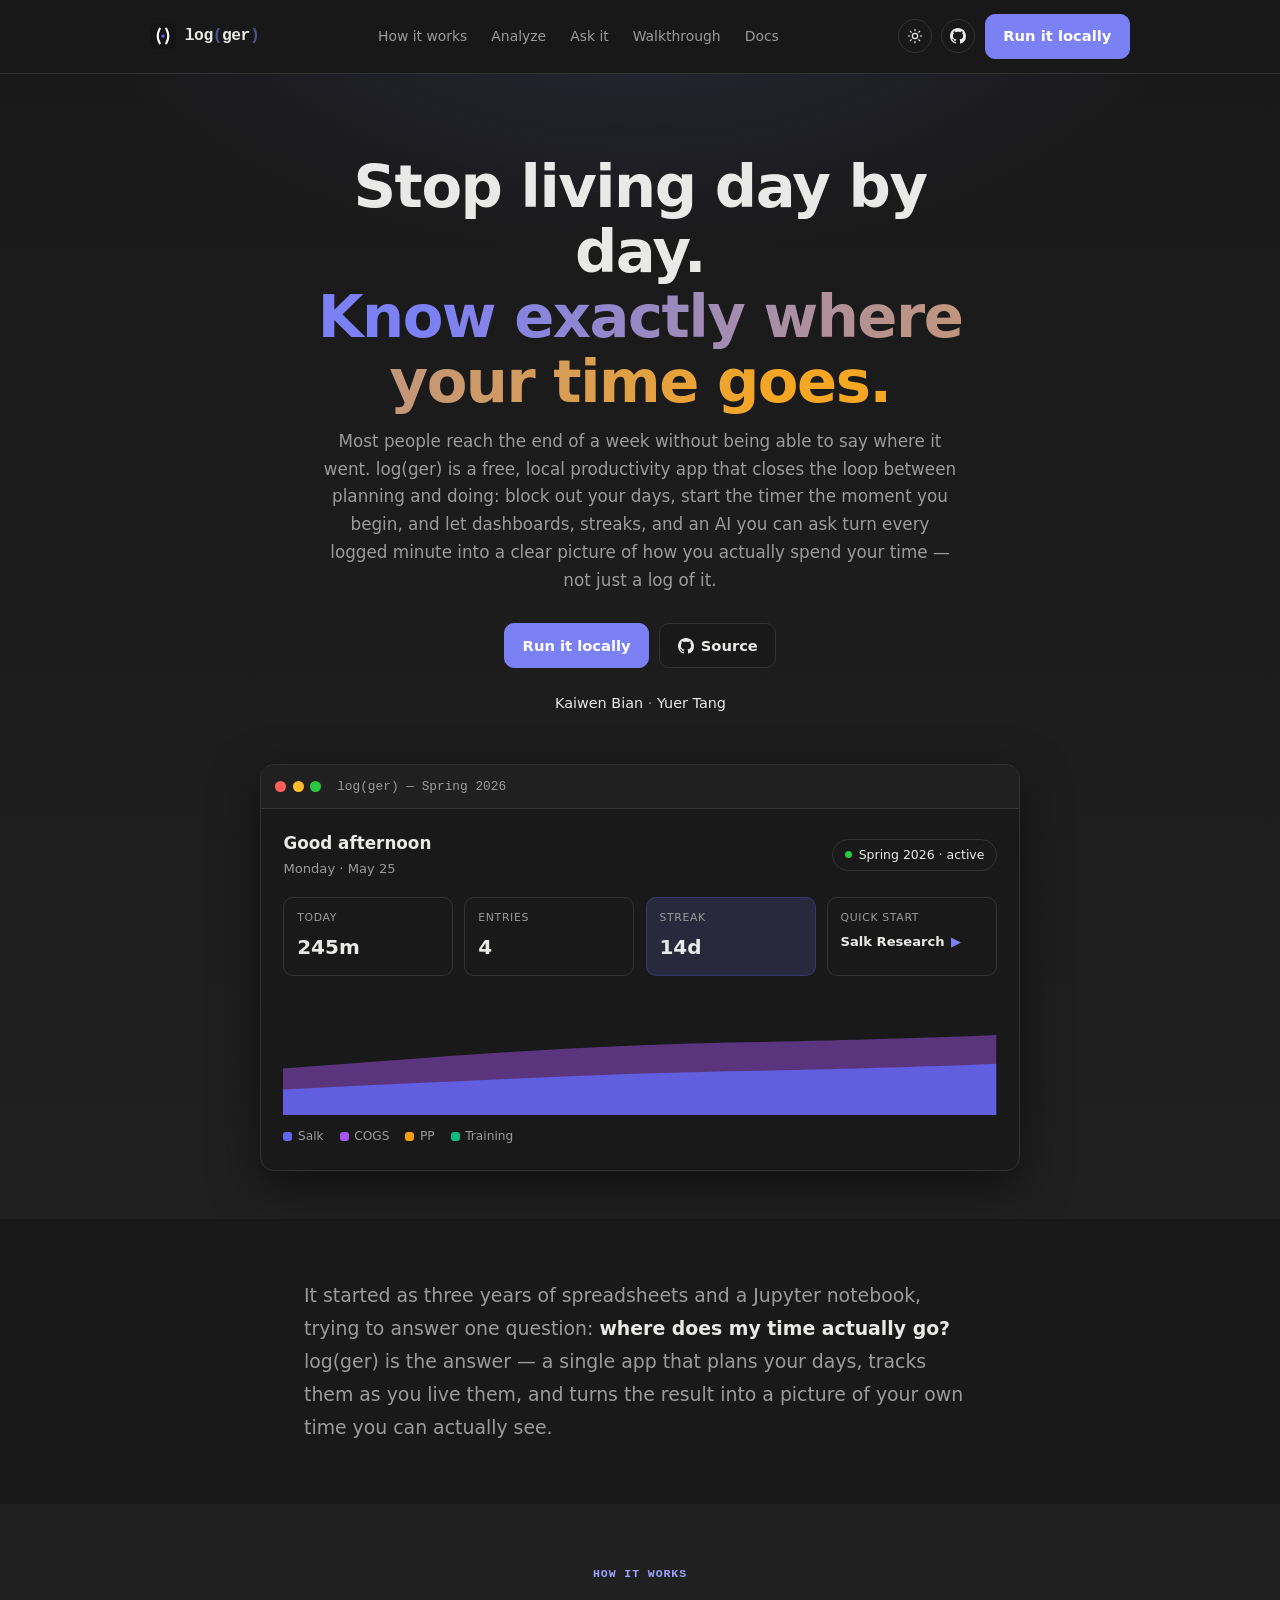
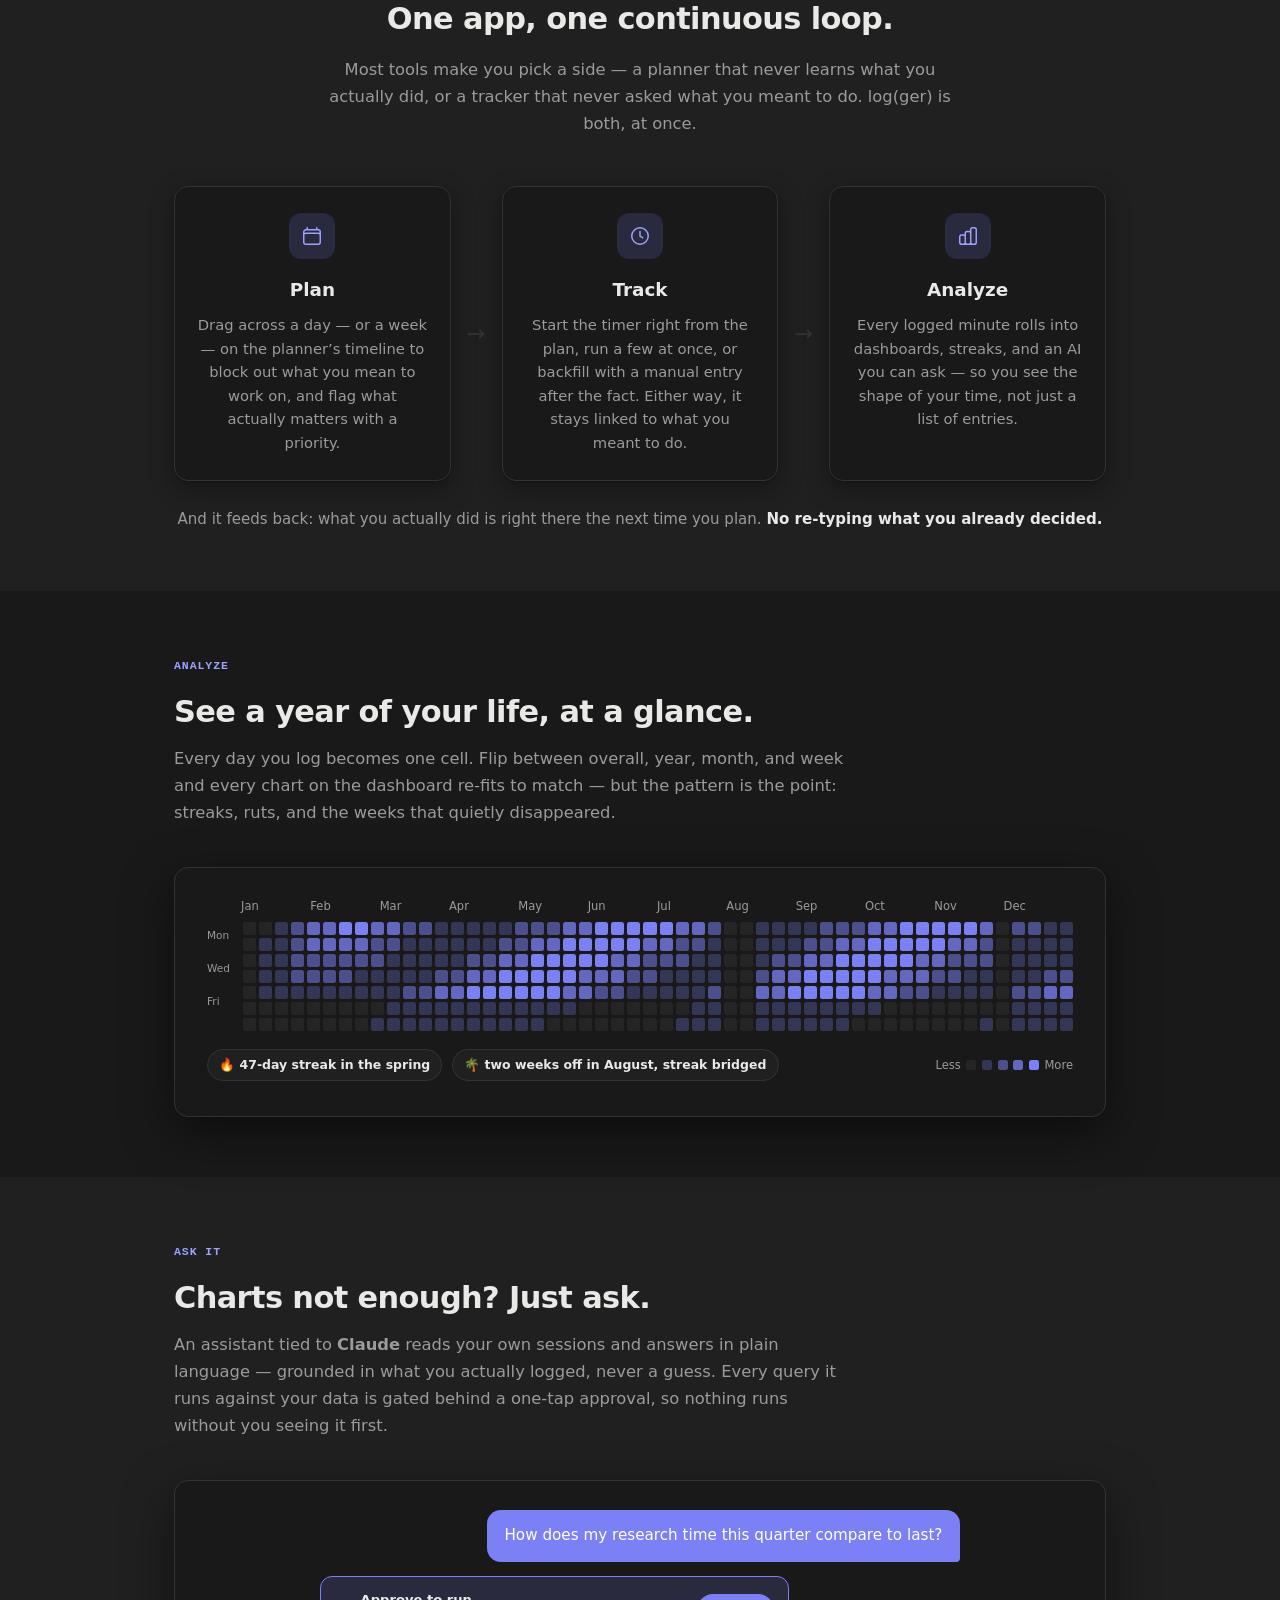
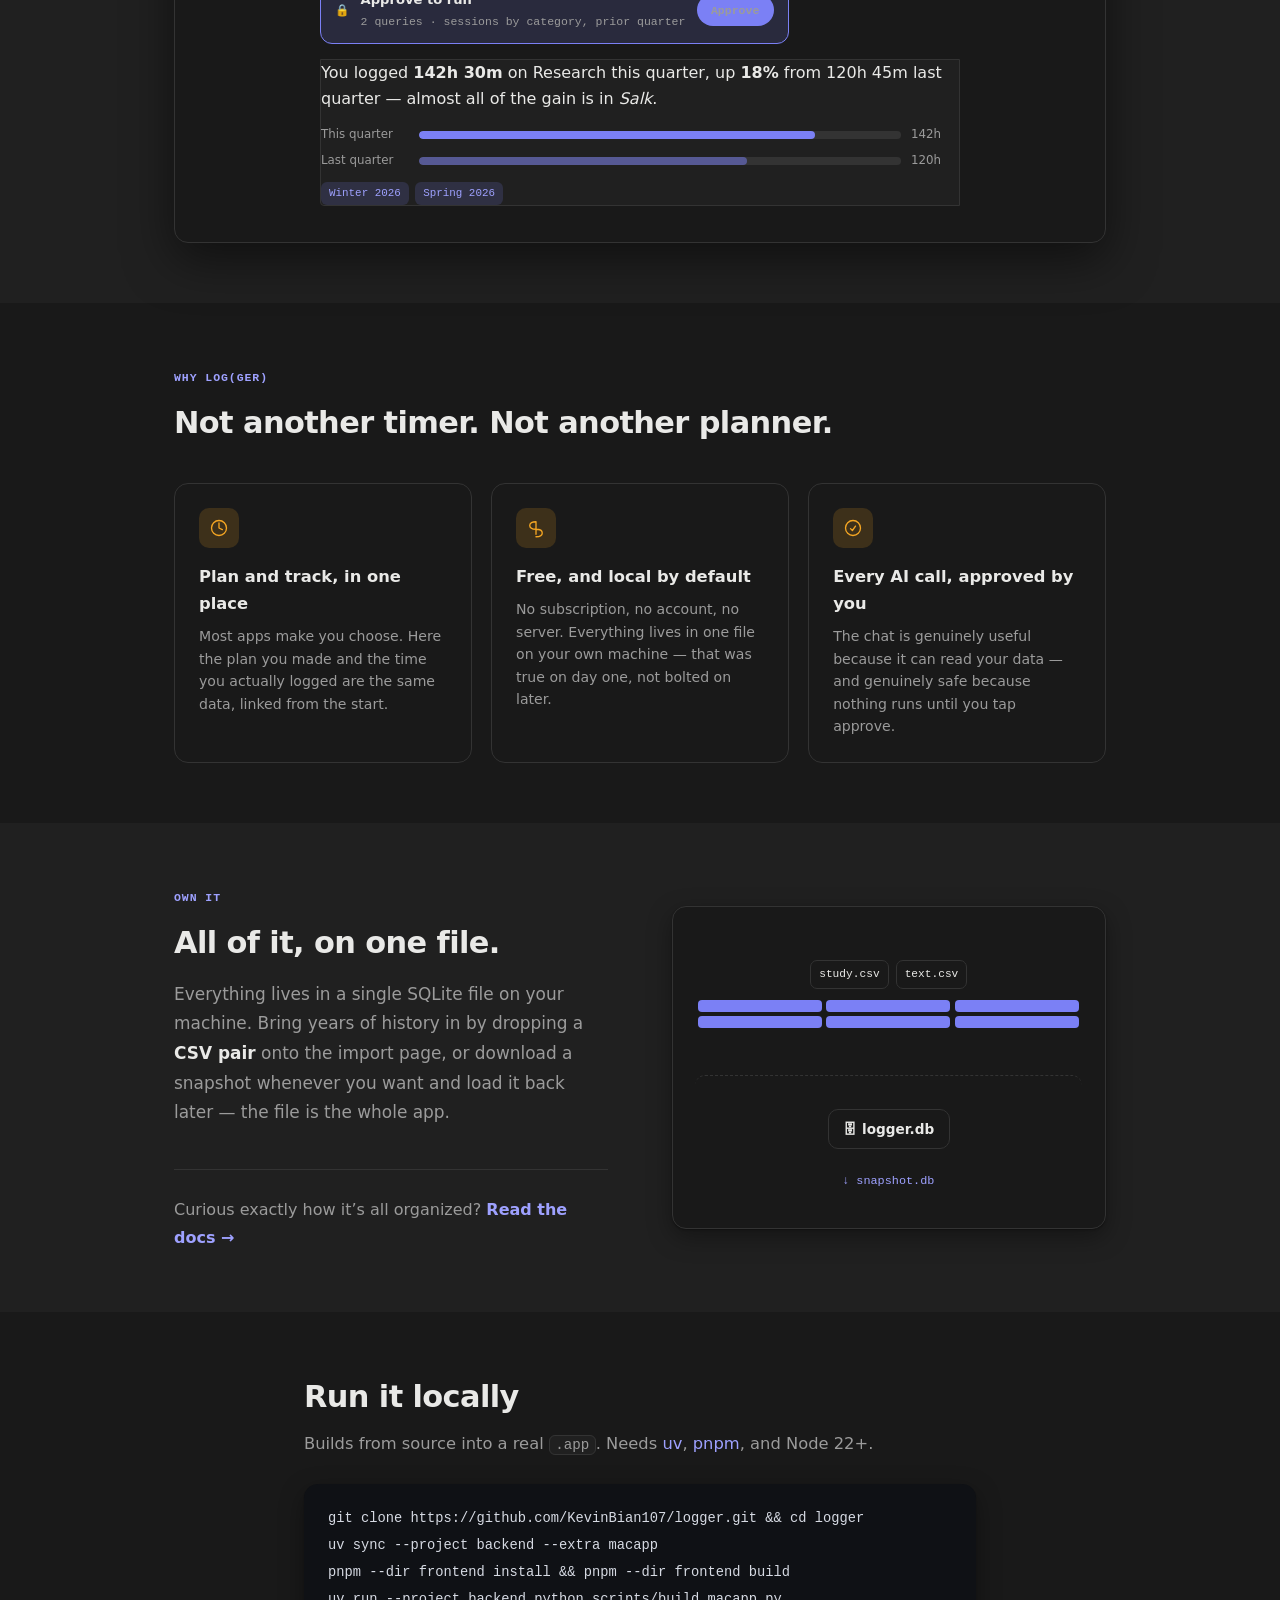
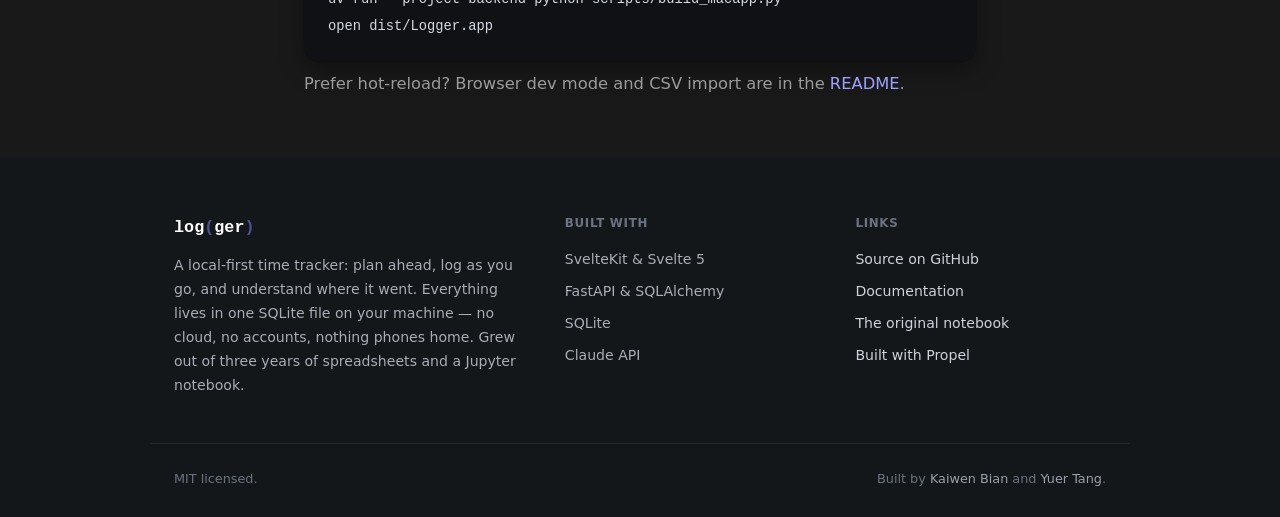
==== commit 787ab3d4: "Added walk through on the website" ====
--- a/index.html
+++ b/index.html
@@ -27,6 +27,7 @@
       <a href="#loop">How it works</a>
       <a href="#analyze">Analyze</a>
       <a href="#chat">Ask it</a>
+      <a href="walkthrough.html">Walkthrough</a>
       <a href="docs.html">Docs</a>
     </div>
     <div class="nav-cta">
--- a/style.css
+++ b/style.css
@@ -512,6 +512,18 @@
 .doc-note-ic { flex-shrink: 0; font-size: 1rem; }
 .doc-note p { margin: 0; font-size: .87rem; color: var(--text); }
 
+/* Walkthrough page: numbered steps, each with framed real screenshots/clips */
+.wt-content { max-width: 40rem; }
+.wt-step .wt-num { display: block; font-family: var(--font-mono); font-size: .8rem; font-weight: 700; letter-spacing: .06em; color: var(--accent); }
+.wt-step h2 { margin-top: .3rem; }
+.wt-frame { margin: 1.6rem 0 0; max-width: 100%; }
+.wt-frame + .wt-caption { margin-top: .7rem; }
+.wt-media { display: block; width: 100%; height: auto; background: var(--bg-soft); }
+.wt-caption { font-size: .85rem; line-height: 1.6; color: var(--muted); text-align: center; padding: 0 1rem; }
+.wt-caption + .wt-frame { margin-top: 2.2rem; }
+.band-tail { margin-top: 2.6rem !important; padding-top: 1.6rem; border-top: 1px solid var(--border); font-size: 1rem !important; color: var(--muted); }
+.band-tail a { color: var(--accent-ink); font-weight: 600; }
+
 @media (max-width: 860px) {
   .docs-shell { flex-direction: column; gap: 1.5rem; }
   .docs-sidebar { position: static; width: 100%; flex-direction: row; overflow-x: auto; }
